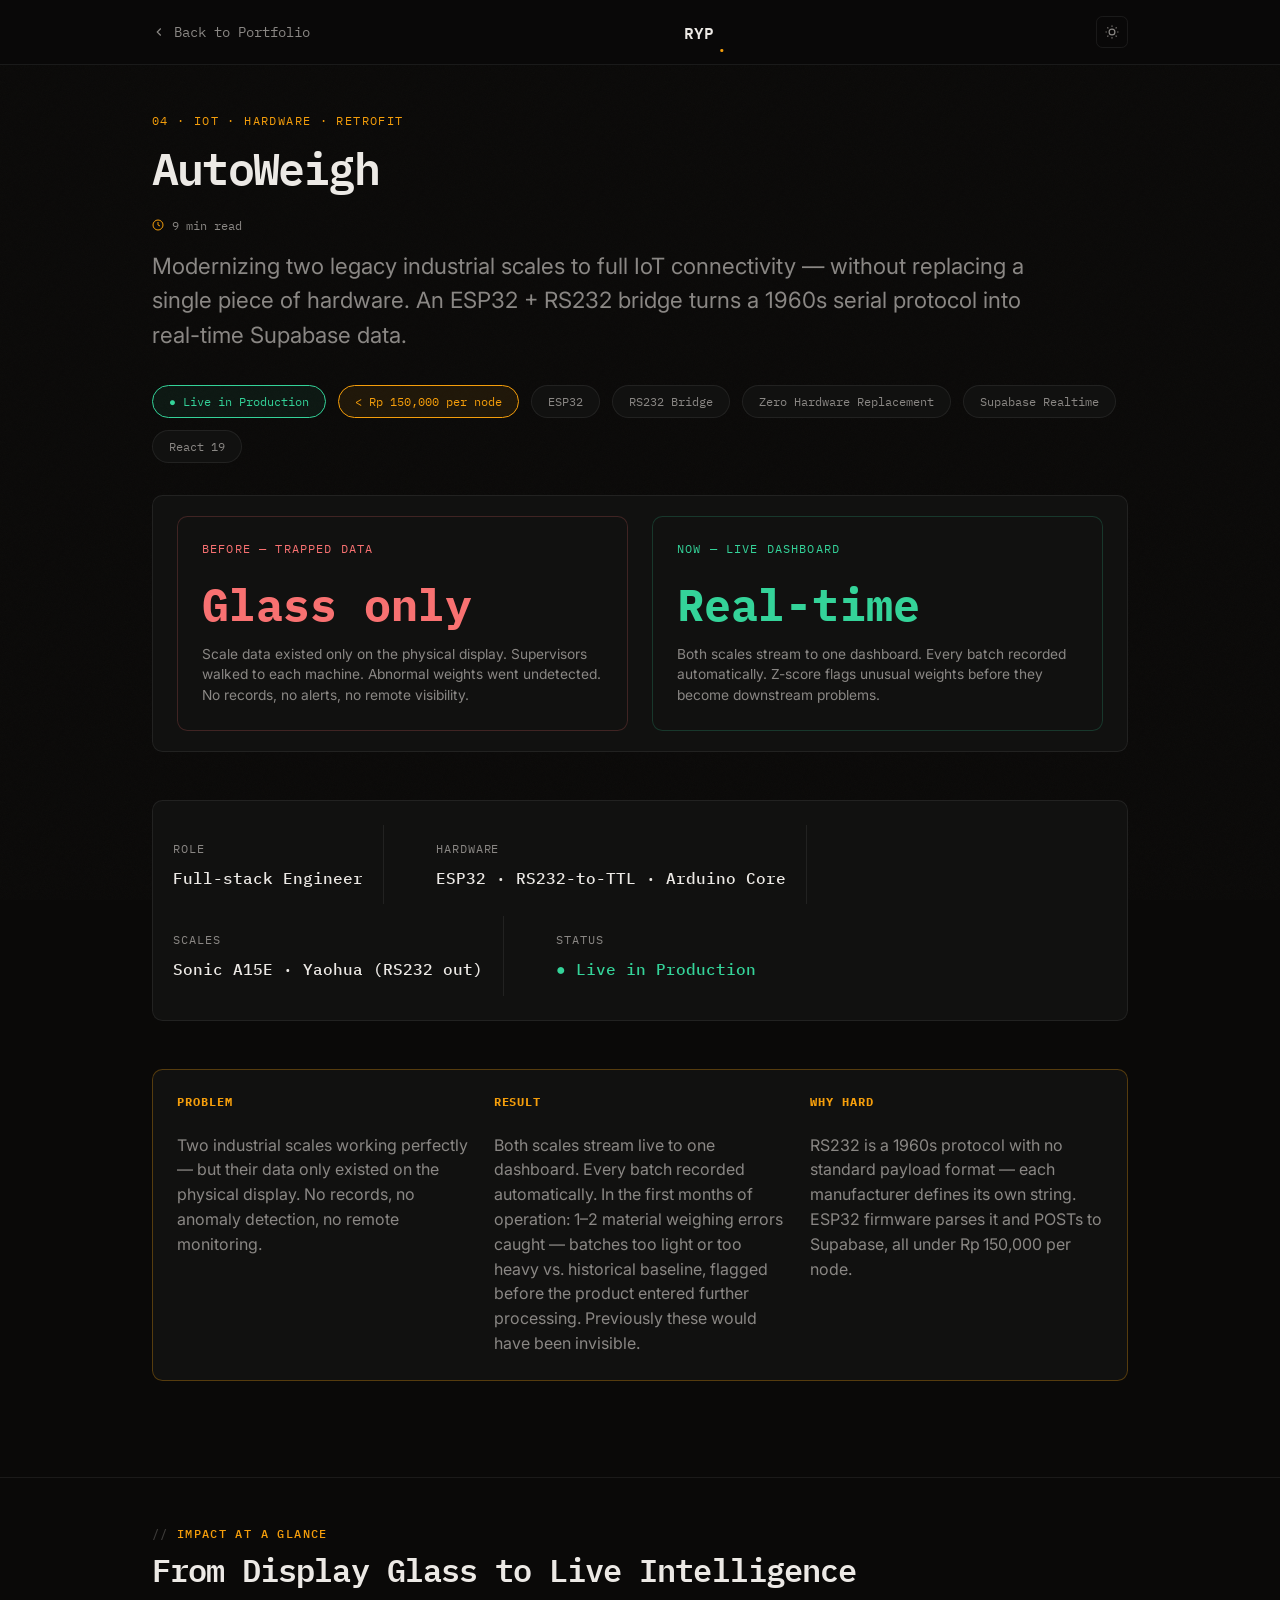
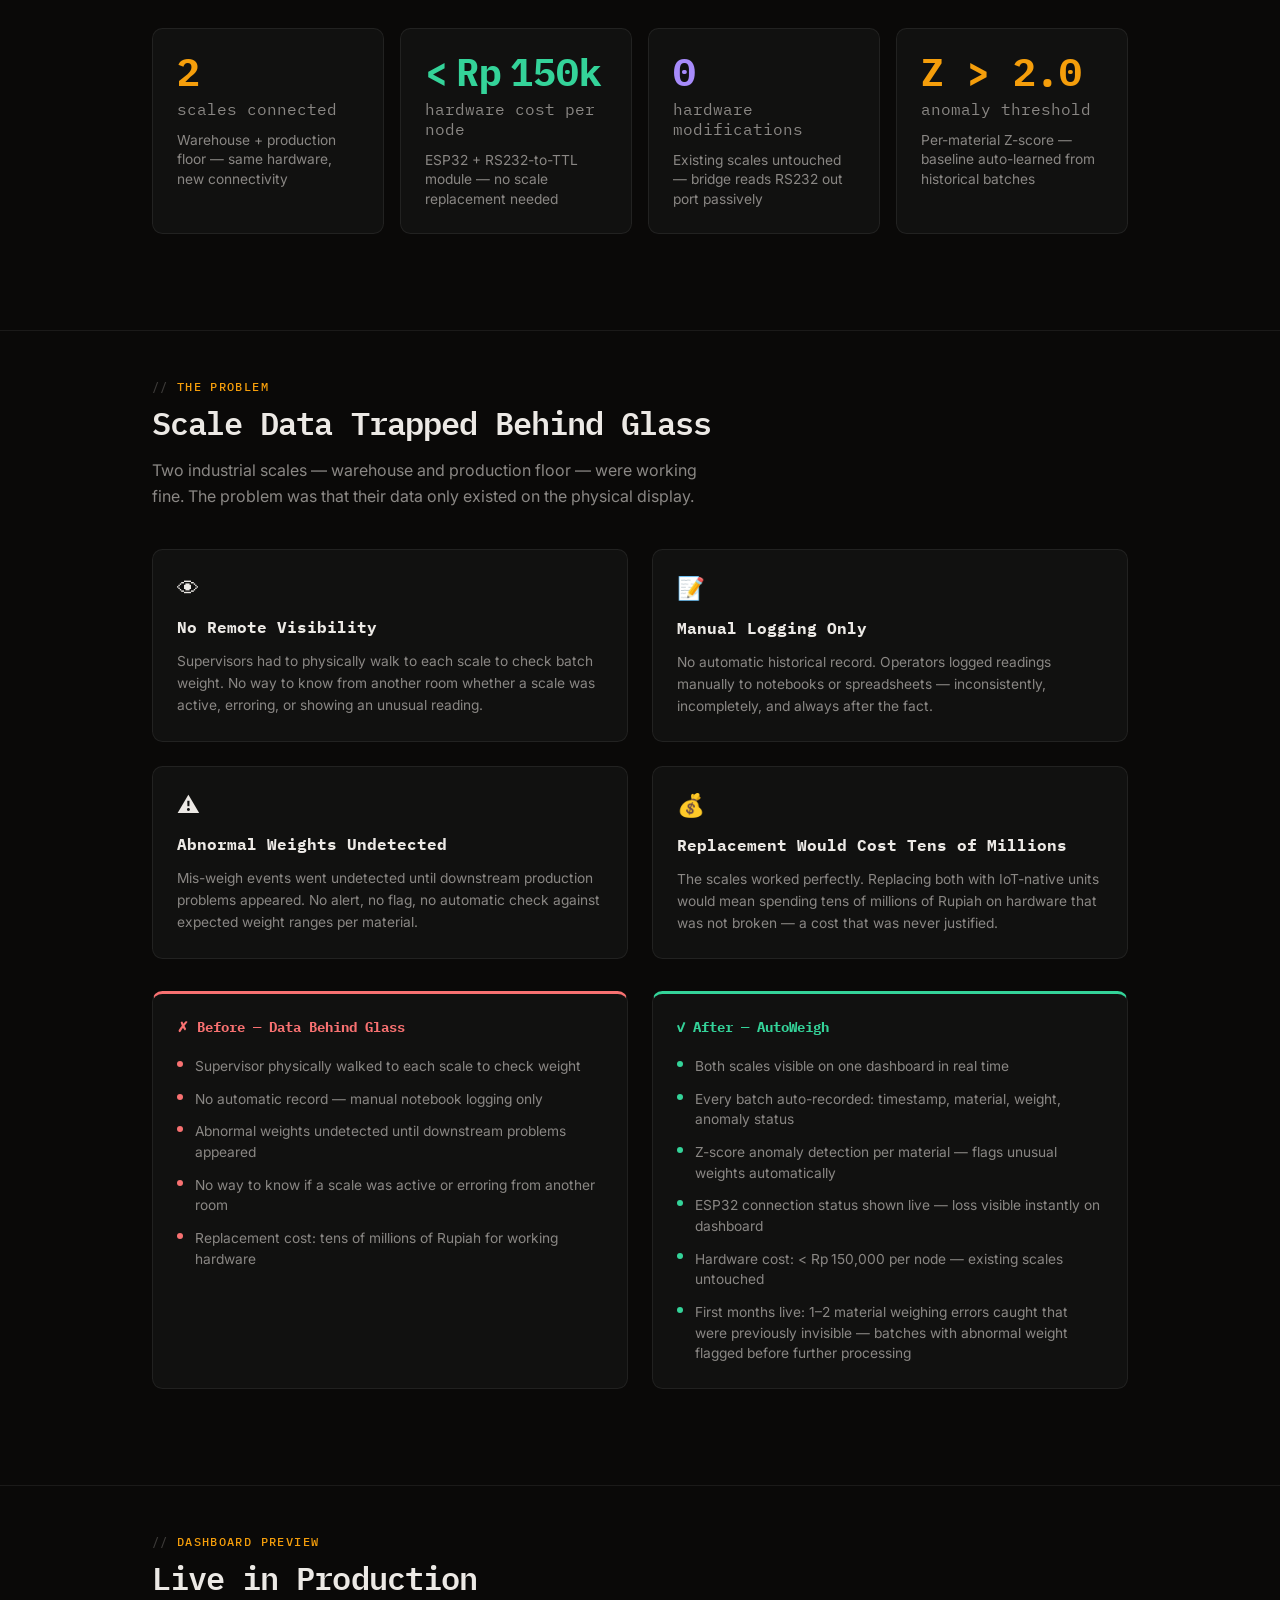
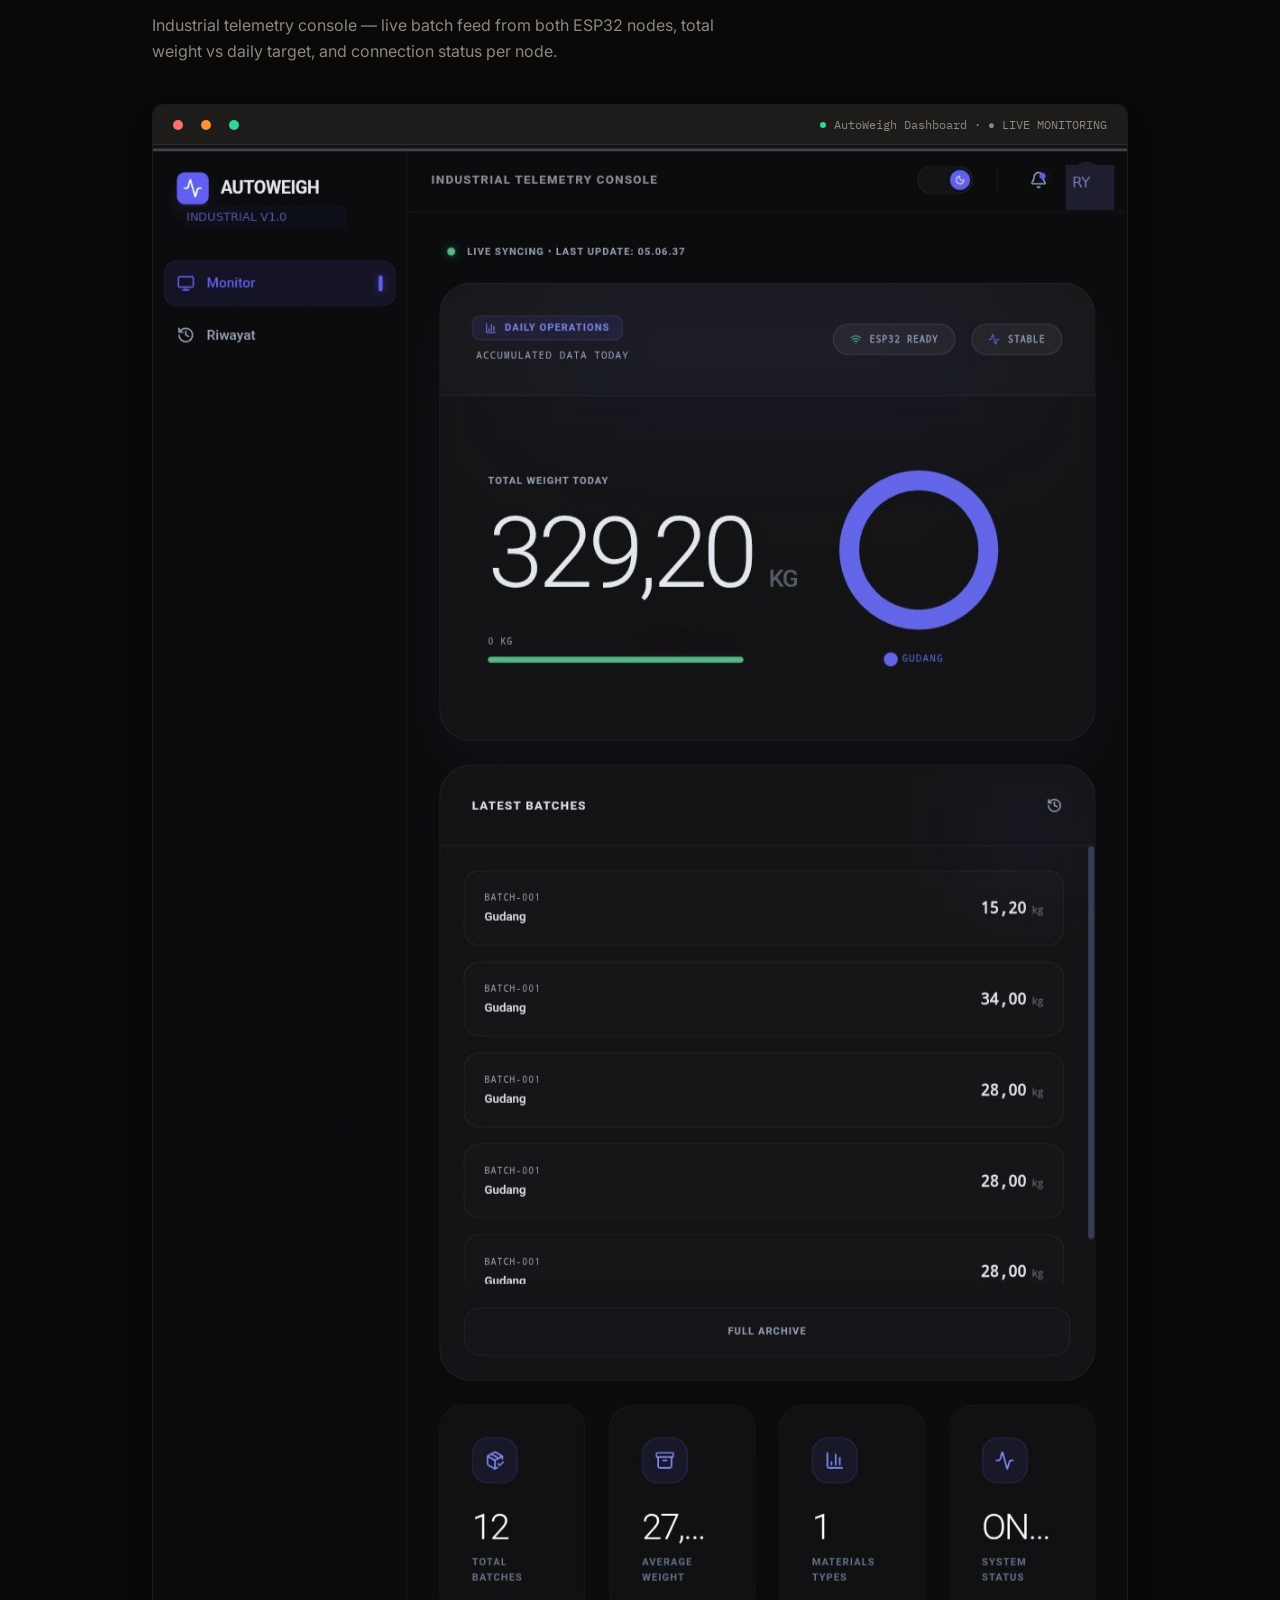
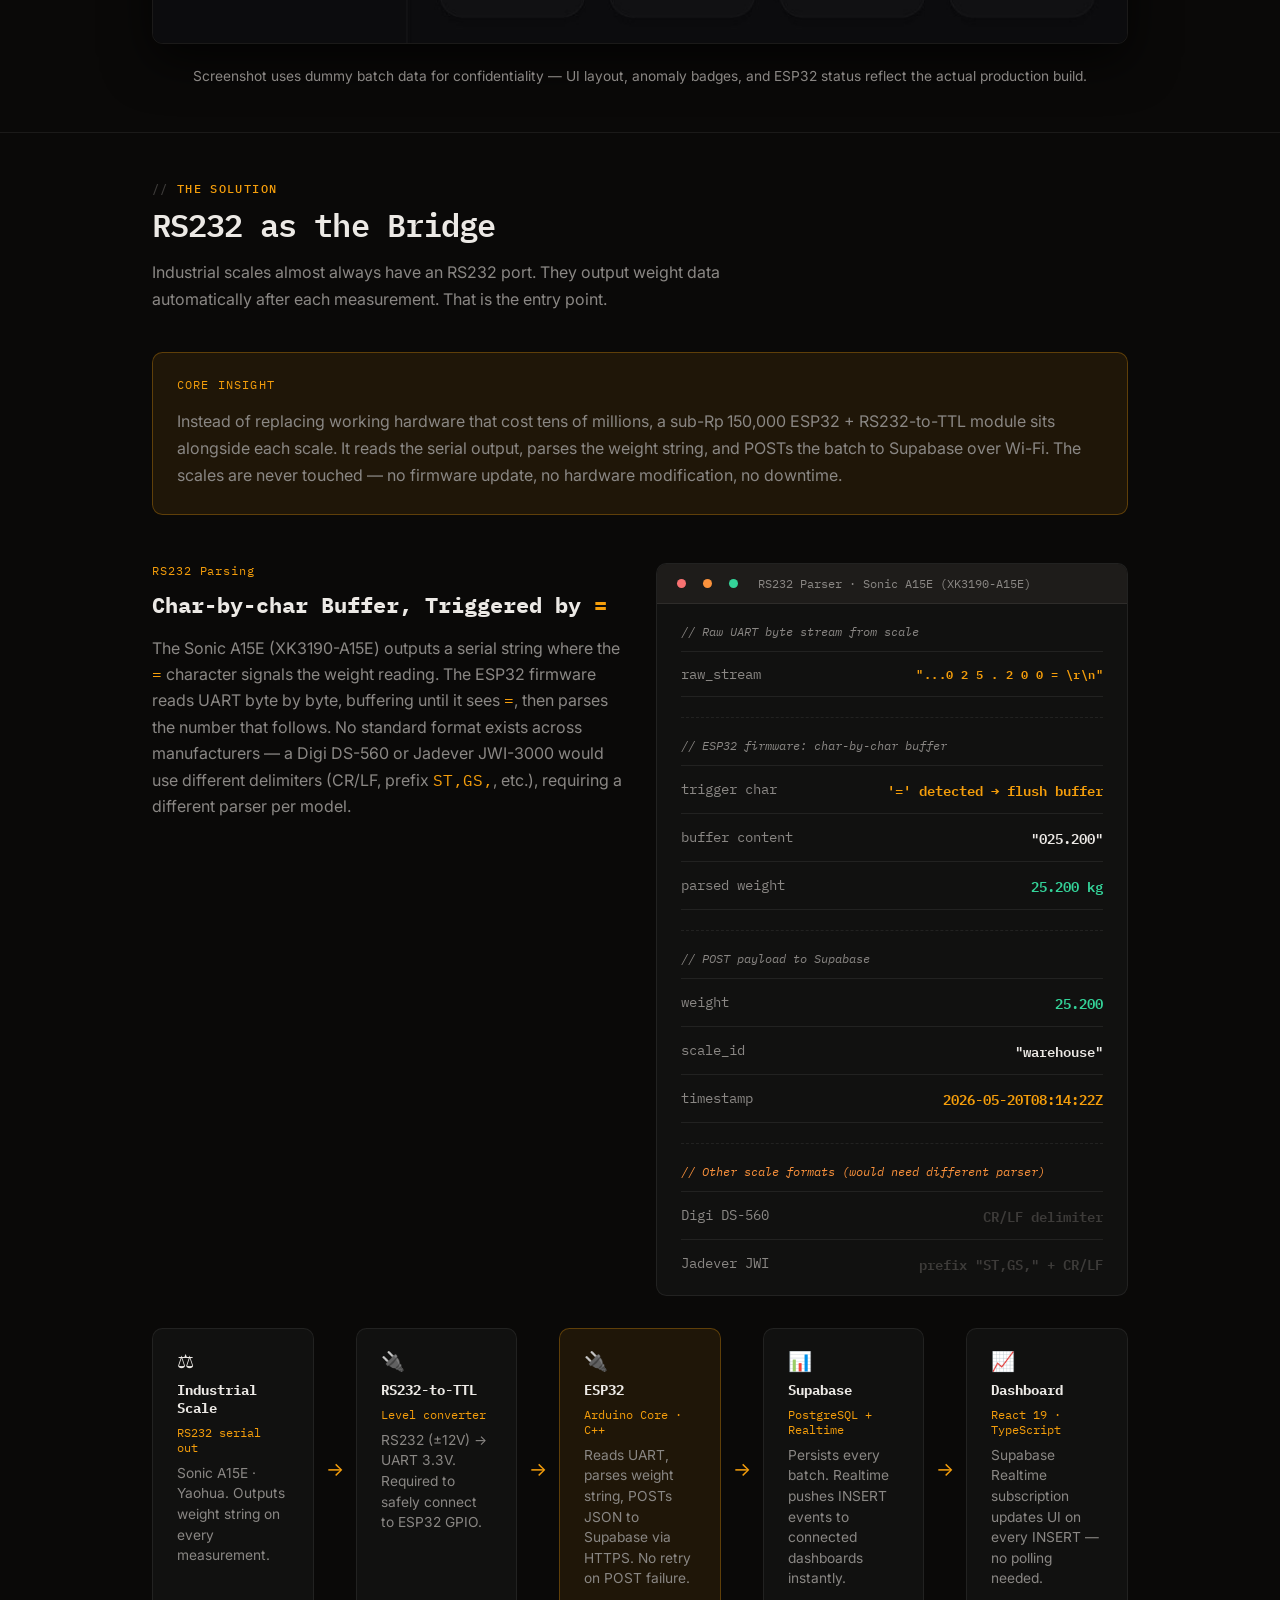
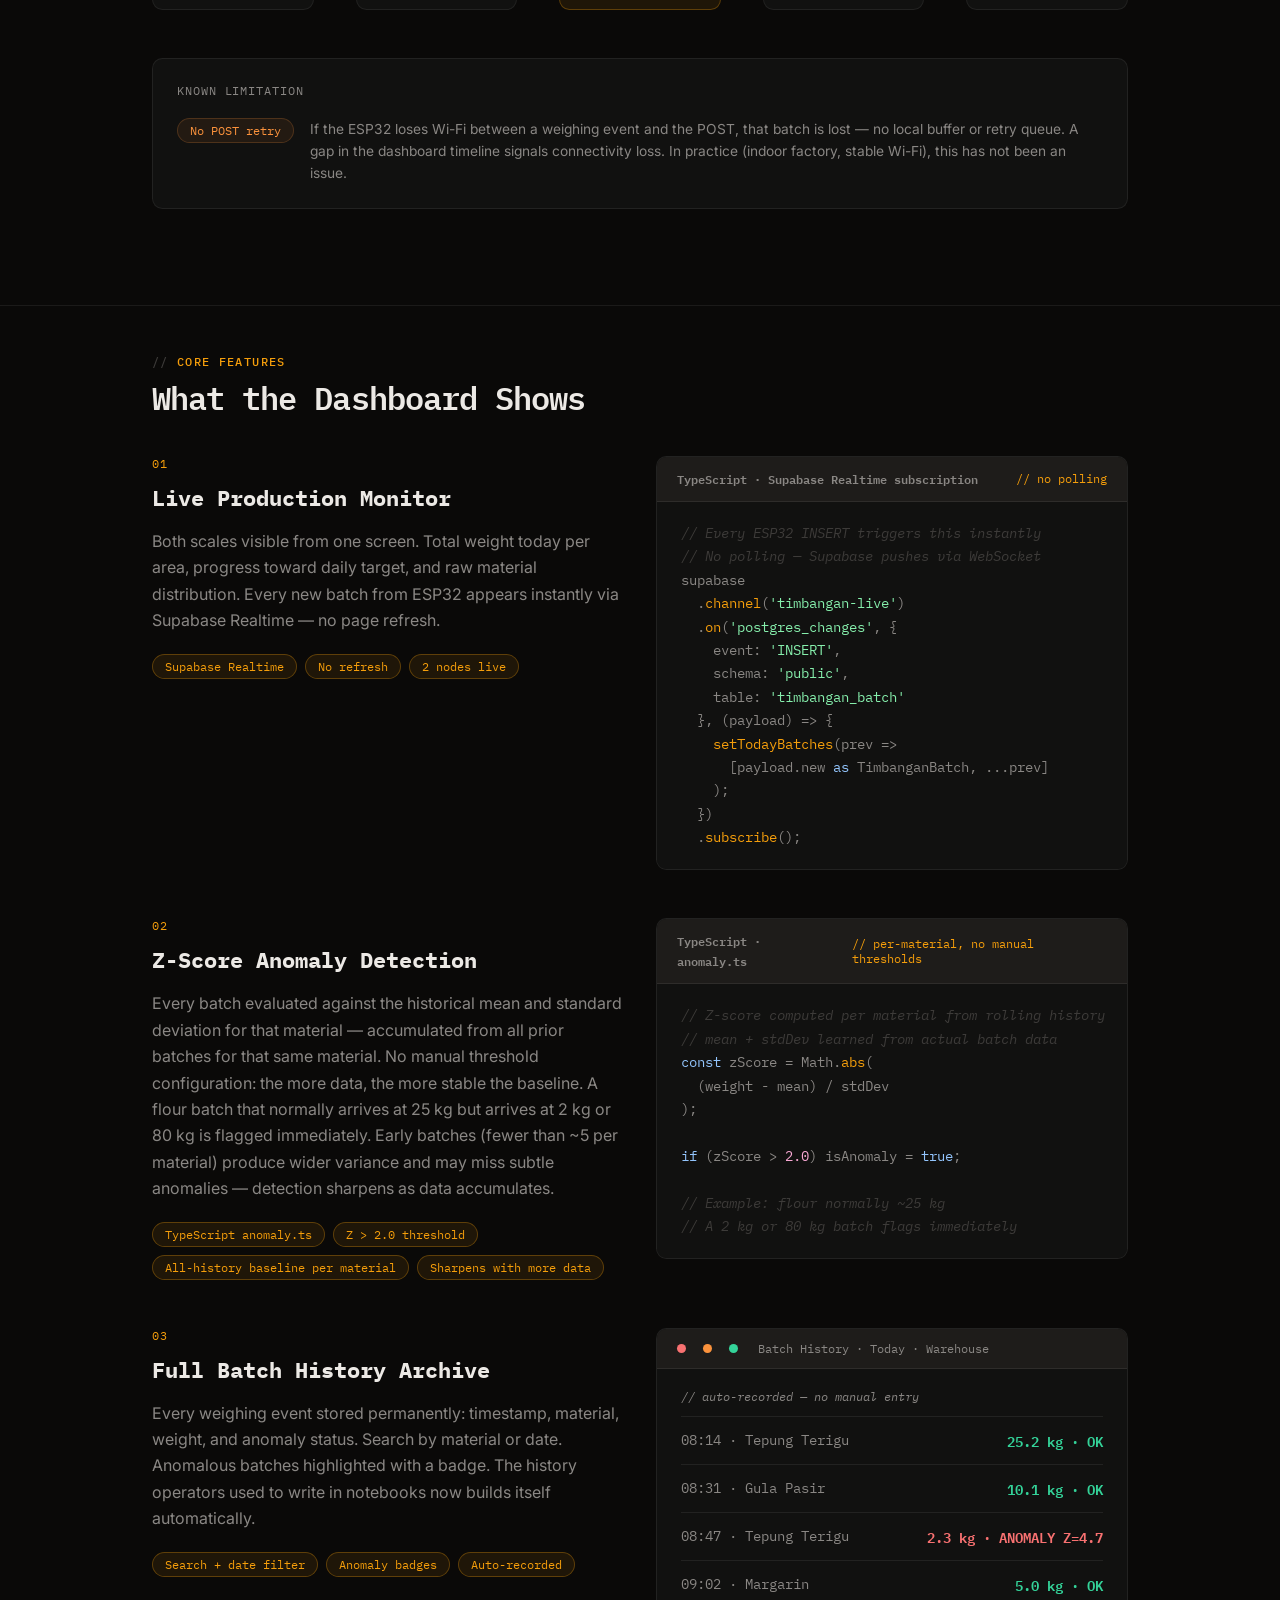
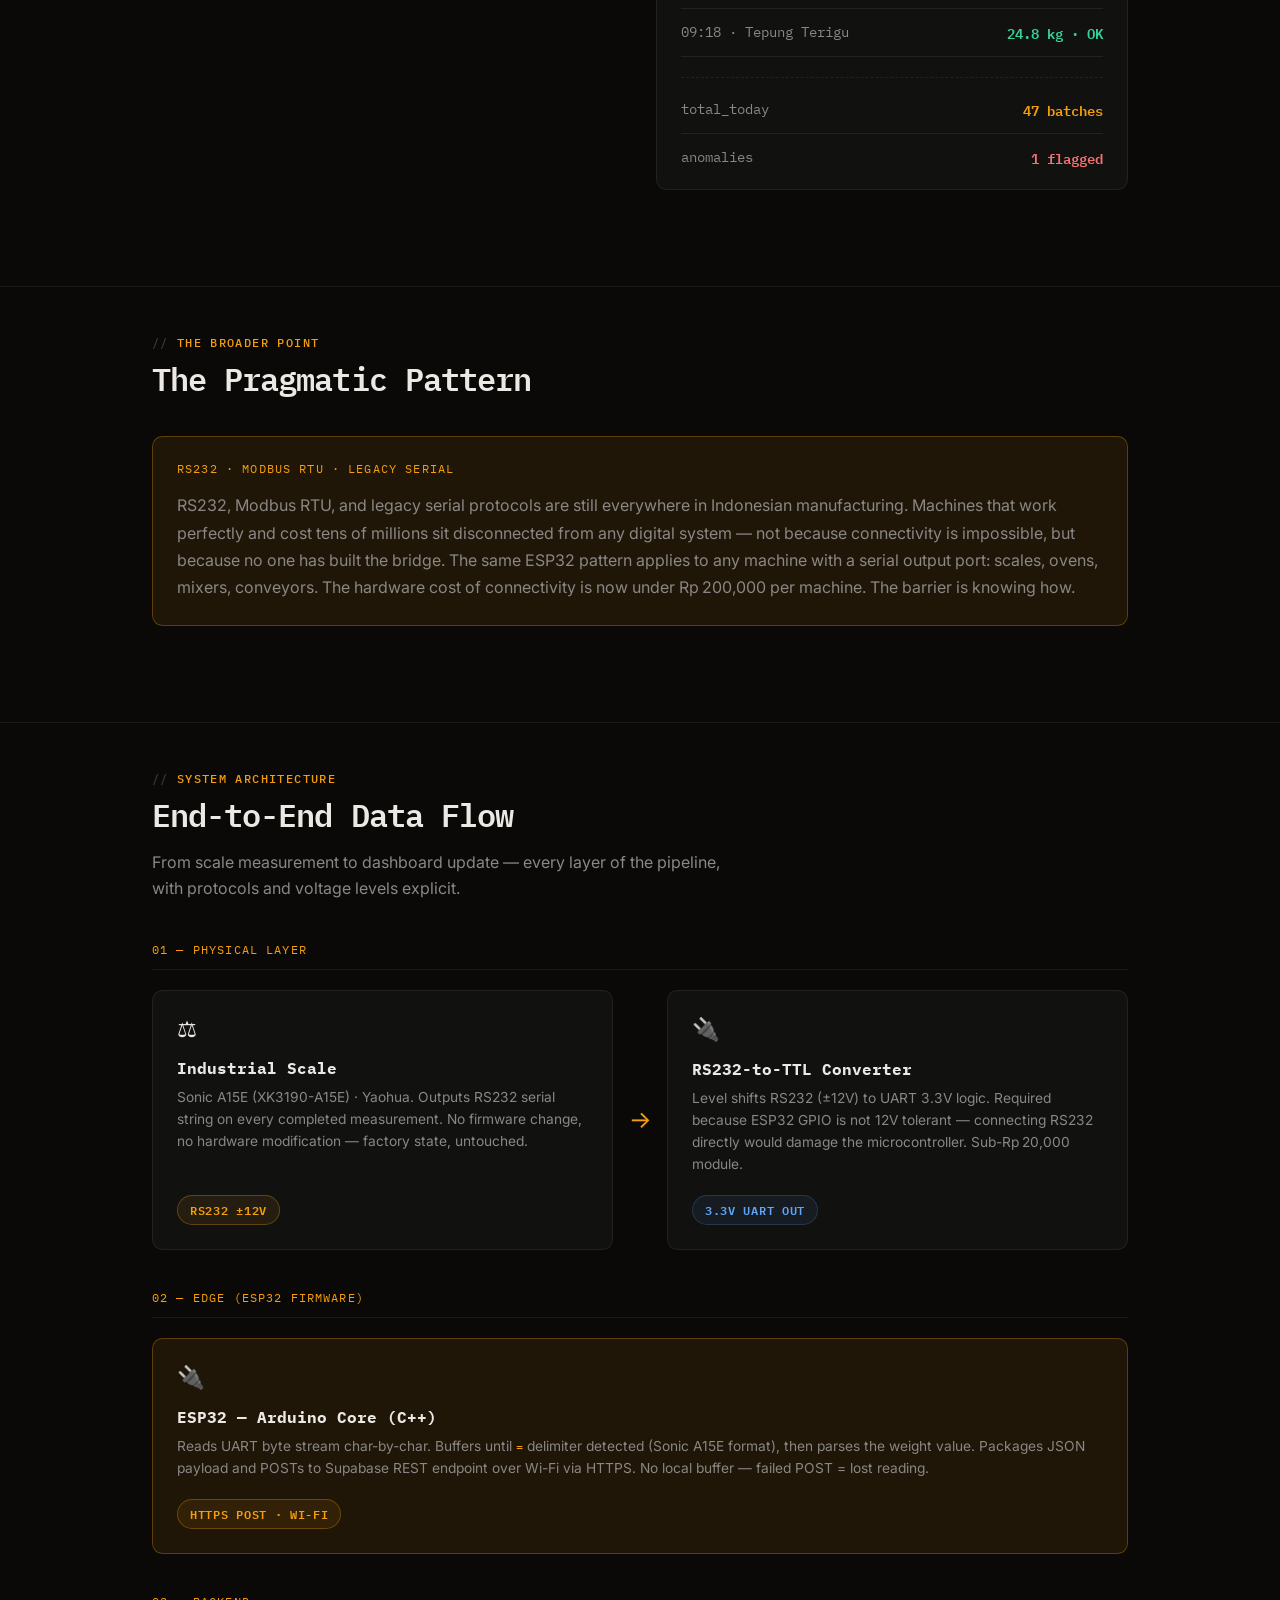
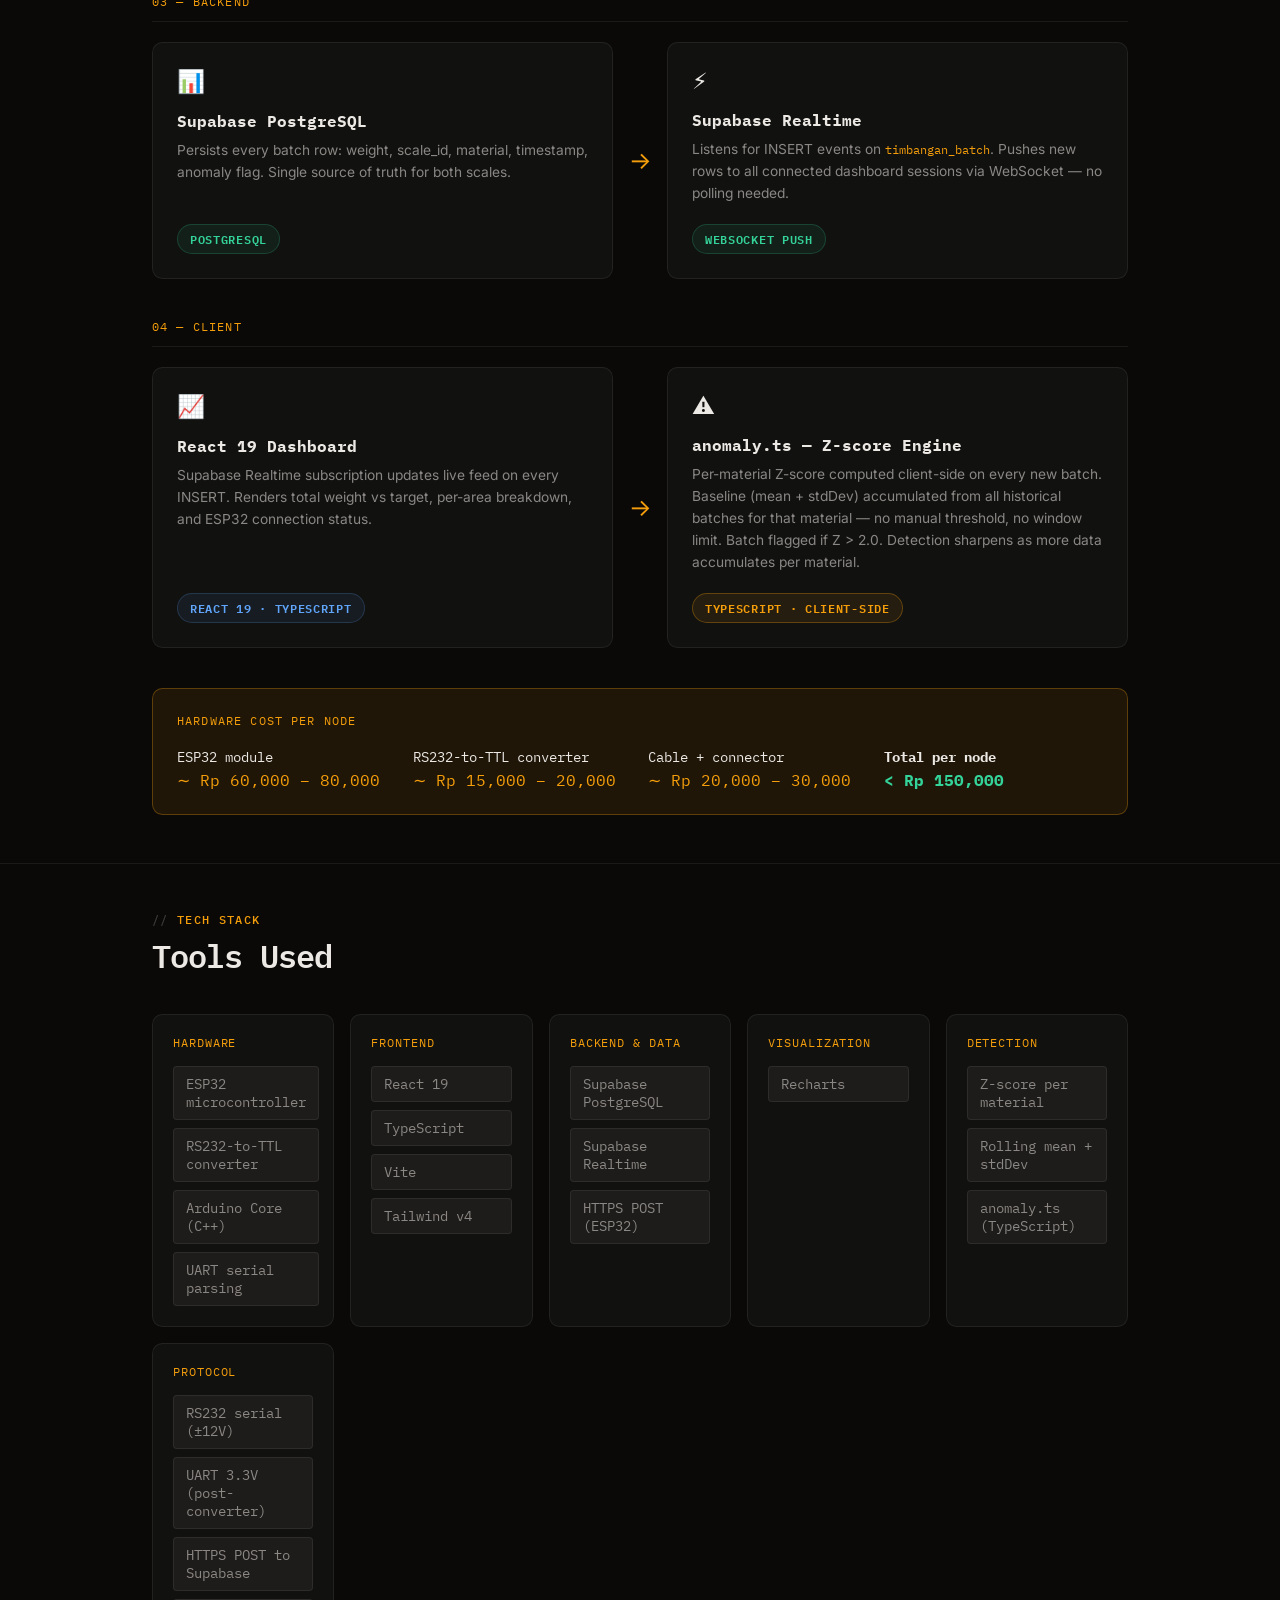
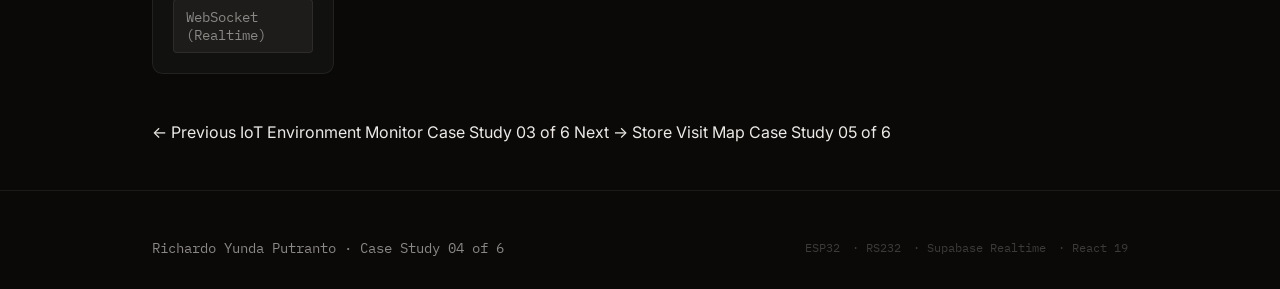
==== autoweigh-case-study.html @ a9685750 "Initial portfolio: 6 case studies + index - XGBoost Demand Forecasting (01) - Inventory Control Syst" ====
<!DOCTYPE html>
<html lang="en" data-theme="dark">
<head>
<meta charset="UTF-8"/>
<meta name="viewport" content="width=device-width,initial-scale=1"/>
<title>AutoWeigh — Case Study · Richardo Yunda Putranto</title>
<meta name="description" content="Modernizing two legacy industrial scales to full IoT connectivity without replacing a single piece of hardware."/>
<link rel="preconnect" href="https://fonts.googleapis.com"/>
<link rel="preconnect" href="https://fonts.gstatic.com" crossorigin/>
<link href="https://fonts.googleapis.com/css2?family=IBM+Plex+Mono:wght@400;600;700&family=Inter:wght@400;500;600&display=swap" rel="stylesheet"/>
<style>


/* ═══ TOKENS (identical to index.html) ═══ */
:root{
  --sp1:.25rem;--sp2:.5rem;--sp3:.75rem;--sp4:1rem;--sp5:1.25rem;
  --sp6:1.5rem;--sp8:2rem;--sp10:2.5rem;--sp12:3rem;--sp16:4rem;--sp24:6rem;
  --t2xs:clamp(.65rem,.6rem + .15vw,.75rem);
  --txs:clamp(.75rem,.7rem + .2vw,.875rem);
  --tsm:clamp(.875rem,.82rem + .25vw,1rem);
  --tbase:clamp(1rem,.95rem + .2vw,1.1rem);
  --tlg:clamp(1.125rem,1rem + .6vw,1.4rem);
  --txl:clamp(1.4rem,1.1rem + 1.1vw,2rem);
  --t2xl:clamp(1.8rem,1.2rem + 2vw,3rem);
  --rsm:.25rem;--rmd:.4rem;--rlg:.65rem;--rxl:1rem;--rfull:9999px;
  --ease:cubic-bezier(.16,1,.3,1);--tr:200ms var(--ease);
  --mono:'IBM Plex Mono','Courier New',monospace;
  --body:'Inter',system-ui,sans-serif;
}
[data-theme="dark"]{
  --bg:#0a0908;--sf:#111110;--sf2:#171614;--sf3:#1e1c1a;--sf4:#252320;
  --bd:rgba(255,255,255,.07);--bdh:rgba(255,255,255,.14);--bda:rgba(245,158,11,.3);
  --tx:#ece9e5;--txm:#8a8784;--txf:#3d3b39;
  --amb:#f59e0b;--adim:rgba(245,158,11,.09);--aglow:rgba(245,158,11,.05);
  --grn:#34d399;--blu:#60a5fa;--pur:#a78bfa;--org:#fb923c;--red:#f87171;
  --shsm:0 1px 4px rgba(0,0,0,.5);--shmd:0 6px 24px rgba(0,0,0,.6);
  --shlg:0 16px 48px rgba(0,0,0,.7);--shglow:0 0 48px rgba(245,158,11,.07);
}
[data-theme="light"]{
  --bg:#f5f2ee;--sf:#faf8f5;--sf2:#fff;--sf3:#eeebe6;--sf4:#e5e2dc;
  --bd:rgba(0,0,0,.07);--bdh:rgba(0,0,0,.13);--bda:rgba(180,90,0,.25);
  --tx:#1c1a17;--txm:#6b6966;--txf:#b5b3b0;
  --amb:#c47d00;--adim:rgba(196,125,0,.08);--aglow:rgba(196,125,0,.04);
  --grn:#059669;--blu:#2563eb;--pur:#7c3aed;--org:#ea580c;--red:#dc2626;
  --shsm:0 1px 4px rgba(0,0,0,.06);--shmd:0 6px 24px rgba(0,0,0,.09);
  --shlg:0 16px 48px rgba(0,0,0,.13);--shglow:0 0 48px rgba(196,125,0,.06);
}

/* ═══ RESET ═══ */
*,*::before,*::after{box-sizing:border-box;margin:0;padding:0;}
html{-webkit-font-smoothing:antialiased;scroll-behavior:smooth;scroll-padding-top:68px;}
body{font-family:var(--body);background:var(--bg);color:var(--tx);overflow-x:hidden;transition:background .3s,color .3s;}
h1,h2,h3,h4{font-family:var(--mono);text-wrap:balance;line-height:1.1;}
img,svg{display:block;max-width:100%;}
ul{list-style:none;}
a{color:inherit;text-decoration:none;}
button{background:none;border:none;font:inherit;color:inherit;}
::selection{background:var(--adim);color:var(--tx);}
:focus-visible{outline:2px solid var(--amb);outline-offset:3px;border-radius:var(--rsm);}
@media(prefers-reduced-motion:reduce){*,*::before,*::after{animation-duration:.01ms!important;transition-duration:.01ms!important;}}
.container{max-width:1040px;margin-inline:auto;padding-inline:var(--sp8);}
section{padding-block:clamp(var(--sp8),4vw,var(--sp12));}

/* ═══ NOISE + GLOW BG ═══ */
body::before{content:'';position:fixed;inset:0;z-index:-2;pointer-events:none;
  background-image:url("data:image/svg+xml,%3Csvg viewBox='0 0 512 512' xmlns='http://www.w3.org/2000/svg'%3E%3Cfilter id='n'%3E%3CfeTurbulence type='fractalNoise' baseFrequency='0.72' numOctaves='4' stitchTiles='stitch'/%3E%3C/filter%3E%3Crect width='100%25' height='100%25' filter='url(%23n)' opacity='0.025'/%3E%3C/svg%3E");
  background-size:180px;}

/* ═══ CODE BLOCK ═══ */
.code-block{background:var(--sf);border:1px solid var(--bd);border-radius:var(--rlg);overflow:hidden;}
.code-bar{background:var(--sf3);padding:var(--sp3) var(--sp5);display:flex;align-items:center;justify-content:space-between;border-bottom:1px solid var(--bd);gap:var(--sp4);}
.code-lang{font-family:var(--mono);font-size:var(--t2xs);color:var(--amb);font-weight:600;}
.code-note{font-family:var(--mono);font-size:var(--t2xs);color:var(--txf);}
.code-body{padding:var(--sp6);margin:0;font-family:var(--mono);font-size:12.5px;line-height:1.85;color:var(--tx);overflow-x:auto;background:var(--sf);}
.code-body::-webkit-scrollbar{height:4px;}
.code-body::-webkit-scrollbar-thumb{background:rgba(245,158,11,.2);border-radius:2px;}
.code-c{color:var(--txf);}
.code-kw{color:var(--pur);}
.code-s{color:var(--grn);}
.code-fn{color:var(--amb);}
.code-n{color:var(--org);}
.code-note-row{display:grid;grid-template-columns:repeat(4,1fr);gap:var(--sp3);margin-top:var(--sp4);}
.code-note-item{background:var(--sf);border:1px solid var(--bd);border-radius:var(--rmd);padding:var(--sp3) var(--sp4);}
.code-note-lbl{font-family:var(--mono);font-size:var(--t2xs);color:var(--txf);letter-spacing:.08em;text-transform:uppercase;margin-bottom:4px;}
.code-note-val{font-family:var(--mono);font-size:var(--tsm);color:var(--tx);}
@media(max-width:700px){.code-note-row{grid-template-columns:1fr 1fr;}}
@media(max-width:480px){.code-note-row{grid-template-columns:1fr;}}

/* ═══ CH IMPACT PILLS ═══ */
.ch-impact-row{display:flex;flex-wrap:wrap;gap:var(--sp2);margin-bottom:var(--sp3);}
.ch-impact-pill{font-family:var(--mono);font-size:10px;font-weight:600;letter-spacing:.06em;padding:2px 8px;border-radius:var(--rfull);background:var(--adim);color:var(--amb);border:1px solid var(--bda);}
.ch-impact-pill.grn{background:rgba(52,211,153,.08);color:var(--grn);border-color:rgba(52,211,153,.2);}

/* ═══ TRIAL BADGE ═══ */
.trial-badge{display:inline-flex;align-items:center;gap:var(--sp2);font-family:var(--mono);font-size:var(--t2xs);color:var(--org);background:rgba(251,146,60,.08);border:1px solid rgba(251,146,60,.25);padding:var(--sp2) var(--sp4);border-radius:var(--rfull);margin-bottom:var(--sp5);}

/* ═══ HERO IMPACT ═══ */
.hero-impact{font-size:var(--tsm);color:var(--txm);max-width:50ch;line-height:1.72;margin-bottom:var(--sp6);padding-left:var(--sp4);border-left:2px solid var(--bda);}

/* ═══ SCROLLBAR ═══ */
::-webkit-scrollbar{width:6px;height:6px;}
::-webkit-scrollbar-track{background:transparent;}
::-webkit-scrollbar-thumb{background:rgba(245,158,11,.25);border-radius:3px;}
::-webkit-scrollbar-thumb:hover{background:rgba(245,158,11,.5);}
[data-theme="light"] ::-webkit-scrollbar-thumb{background:rgba(196,125,0,.2);}
[data-theme="light"] ::-webkit-scrollbar-thumb:hover{background:rgba(196,125,0,.4);}
* { scrollbar-width: thin; scrollbar-color: rgba(245,158,11,.25) transparent; }

/* ═══ PROGRESS BAR ═══ */
.progbar{position:fixed;top:0;left:0;height:2px;width:0%;background:var(--amb);z-index:9999;box-shadow:0 0 6px rgba(245,158,11,.5);transition:width .06s linear;}

/* ═══ NAV ═══ */
nav{position:sticky;top:0;z-index:100;background:rgba(10,9,8,.88);backdrop-filter:blur(20px) saturate(1.4);-webkit-backdrop-filter:blur(20px) saturate(1.4);border-bottom:1px solid var(--bd);}
[data-theme="light"] nav{background:rgba(245,242,238,.88);}
.nav-in{max-width:1040px;margin-inline:auto;padding:var(--sp4) var(--sp8);display:flex;align-items:center;justify-content:space-between;gap:var(--sp4);}
.nav-back{display:inline-flex;align-items:center;gap:var(--sp2);font-family:var(--mono);font-size:var(--txs);color:var(--txm);transition:color var(--tr);}
.nav-back:hover{color:var(--amb);}
.nav-back svg{width:14px;height:14px;}
.nav-logo{font-family:var(--mono);font-size:var(--tsm);font-weight:600;color:var(--tx);display:flex;align-items:center;gap:3px;transition:color var(--tr);}
.nav-logo .dot{color:var(--amb);}
.nav-logo:hover{color:var(--amb);}
.tbtn{width:32px;height:32px;display:flex;align-items:center;justify-content:center;border:1px solid var(--bd);border-radius:var(--rmd);color:var(--txm);transition:all var(--tr);}
.tbtn:hover{color:var(--tx);border-color:var(--bdh);}

/* ═══ HERO ═══ */
.hero{padding-block:clamp(var(--sp12),5vw,var(--sp16)) var(--sp6);}
.crumb{display:flex;align-items:center;gap:var(--sp2);font-family:var(--mono);font-size:var(--t2xs);color:var(--txf);margin-bottom:var(--sp5);}
.crumb svg{width:10px;height:10px;flex-shrink:0;}
.crumb a{color:var(--txm);transition:color var(--tr);}
.crumb a:hover{color:var(--amb);}
.eyebrow{display:inline-flex;align-items:center;gap:var(--sp2);font-family:var(--mono);font-size:var(--txs);color:var(--amb);letter-spacing:.12em;text-transform:uppercase;font-weight:500;background:var(--adim);border:1px solid var(--bda);padding:var(--sp1) var(--sp3);border-radius:var(--rfull);margin-bottom:var(--sp6);}
.eyebrow .pulse{width:6px;height:6px;border-radius:50%;background:var(--amb);animation:pls 2s ease-in-out infinite;flex-shrink:0;}
@keyframes pls{0%,100%{opacity:1;transform:scale(1);}50%{opacity:.5;transform:scale(.8);}}
.hero-title{font-size:clamp(2rem,1rem + 4vw,4.5rem);font-weight:600;letter-spacing:-.04em;line-height:.95;color:var(--tx);margin-bottom:var(--sp6);}
.hero-title .a{color:var(--amb);}
.hero-sub{font-size:var(--tsm);color:var(--txm);max-width:64ch;line-height:1.78;margin-bottom:var(--sp8);}
.scale-row{display:flex;flex-wrap:wrap;gap:var(--sp2);margin-bottom:var(--sp8);}
.sc-pill{display:inline-flex;align-items:center;gap:5px;font-family:var(--mono);font-size:var(--t2xs);color:var(--txm);background:var(--sf);border:1px solid var(--bd);padding:3px 10px;border-radius:var(--rfull);}
.sc-pill .dot{width:5px;height:5px;border-radius:50%;background:var(--grn);}
.eff-callout{display:flex;align-items:center;gap:var(--sp4);flex-wrap:wrap;margin-bottom:var(--sp8);background:var(--sf);border:1px solid var(--bd);border-radius:var(--rlg);padding:var(--sp5) var(--sp6);}
.eff-block{display:flex;flex-direction:column;gap:3px;}
.eff-val{font-family:var(--mono);font-size:var(--txl);font-weight:600;}
.eff-block.old .eff-val{color:var(--red);}
.eff-block.new .eff-val{color:var(--grn);}
.eff-block.extra .eff-val{color:var(--amb);}
.eff-lbl{font-family:var(--mono);font-size:var(--t2xs);color:var(--txf);}
.eff-arr{color:var(--txf);}
.eff-arr svg{width:16px;height:16px;}
.meta-row{display:grid;grid-template-columns:repeat(4,1fr);border:1px solid var(--bd);border-radius:var(--rlg);overflow:hidden;background:var(--sf);}
.meta{padding:var(--sp4) var(--sp5);border-right:1px solid var(--bd);}
.meta:last-child{border-right:none;}
.meta-l{font-family:var(--mono);font-size:var(--t2xs);color:var(--txf);display:block;margin-bottom:var(--sp2);letter-spacing:.08em;text-transform:uppercase;}
.meta-v{font-family:var(--mono);font-size:var(--txs);color:var(--tx);}

/* ═══ TLDR ═══ */
.tldr-box{background:var(--aglow);border:1px solid rgba(245,158,11,.18);border-radius:var(--rlg);padding:var(--sp5) var(--sp6);margin-bottom:var(--sp8);}
.tldr-lbl{font-family:var(--mono);font-size:10px;font-weight:700;letter-spacing:.12em;text-transform:uppercase;color:var(--amb);margin-bottom:var(--sp4);display:flex;align-items:center;gap:6px;}
.tldr-lbl::after{content:'';flex:1;height:1px;background:rgba(245,158,11,.15);}
.tldr-rows{display:flex;flex-direction:column;gap:var(--sp3);}
.tldr-row{display:grid;grid-template-columns:90px 1fr;gap:var(--sp3);align-items:baseline;}
.tldr-key{font-family:var(--mono);font-size:10px;font-weight:700;color:var(--txf);letter-spacing:.06em;text-transform:uppercase;}
.tldr-txt{font-size:var(--tsm);color:var(--txm);line-height:1.6;}

/* ═══ SECTION ═══ */
.sec-lbl{font-family:var(--mono);font-size:var(--txs);color:var(--amb);letter-spacing:.14em;text-transform:uppercase;font-weight:500;display:flex;align-items:center;gap:var(--sp2);margin-bottom:var(--sp3);}
.sec-lbl::before{content:'//';color:var(--txf);}
.sec-title{font-size:var(--t2xl);font-weight:600;letter-spacing:-.03em;color:var(--tx);margin-bottom:var(--sp3);}
.sec-sub{font-size:var(--tsm);color:var(--txm);max-width:60ch;line-height:1.75;margin-bottom:var(--sp6);}
.sec-head{margin-bottom:var(--sp8);}
hr.dv{border:none;border-top:1px solid var(--bd);}

/* ═══ IMPACT GRID ═══ */
.impact-grid{display:grid;grid-template-columns:repeat(4,1fr);gap:var(--sp4);}
.ic{background:var(--sf);border:1px solid var(--bd);border-radius:var(--rlg);padding:var(--sp6);transition:border-color var(--tr),box-shadow var(--tr);}
.ic:hover{border-color:var(--bdh);box-shadow:var(--shmd);transform:translateY(-2px);}
.ic{transition:border-color .3s var(--ease),box-shadow .3s var(--ease),transform .25s var(--ease);}
.ic.hi{border-color:var(--bda);background:var(--sf2);box-shadow:var(--shglow);}
.ic-num{font-family:var(--mono);font-size:var(--txl);font-weight:600;line-height:1;margin-bottom:var(--sp2);}
.ic-num .suf{font-size:.6em;}
.ic-num.grn{color:var(--grn);}
.ic-num.amb{color:var(--amb);}
.ic-num.blu{color:var(--blu);}
.ic-lbl{font-family:var(--mono);font-size:var(--t2xs);color:var(--txf);letter-spacing:.06em;text-transform:uppercase;margin-bottom:var(--sp2);}
.ic-sub{font-size:11px;color:var(--txm);line-height:1.5;}

/* ═══ PROBLEM ═══ */
.prob-grid{display:grid;grid-template-columns:repeat(3,1fr);gap:var(--sp4);margin-bottom:var(--sp8);}
.prob-card{background:var(--sf);border:1px solid var(--bd);border-radius:var(--rlg);padding:var(--sp6);position:relative;overflow:hidden;transition:border-color .3s var(--ease),box-shadow .3s var(--ease),transform .25s var(--ease);}
.prob-card::before{content:'';position:absolute;left:0;top:14px;bottom:14px;width:2px;background:var(--amb);border-radius:2px;transform:scaleY(0);transform-origin:bottom;transition:transform .35s var(--ease);}
.prob-card:hover{border-color:var(--bdh);box-shadow:var(--shmd);transform:translateY(-2px);}
.prob-card:hover::before{transform:scaleY(1);}
.prob-card:hover{border-color:var(--bdh);box-shadow:var(--shsm);}
.prob-ico{width:36px;height:36px;border-radius:var(--rmd);display:flex;align-items:center;justify-content:center;margin-bottom:var(--sp4);flex-shrink:0;}
.prob-ico.red{background:rgba(248,113,113,.1);color:var(--red);}
.prob-ico.amb{background:var(--adim);color:var(--amb);}
.prob-title{font-family:var(--mono);font-size:var(--tsm);font-weight:600;color:var(--tx);margin-bottom:var(--sp3);line-height:1.3;}
.prob-desc{font-size:var(--tsm);color:var(--txm);line-height:1.72;}

/* ═══ BEFORE/AFTER ═══ */
.ba-wrap{display:grid;grid-template-columns:1fr auto 1fr;gap:var(--sp4);}
.ba-col{background:var(--sf);border:1px solid var(--bd);border-radius:var(--rlg);padding:var(--sp5) var(--sp6);}
.ba-head{font-family:var(--mono);font-size:var(--txs);font-weight:600;color:var(--txm);margin-bottom:var(--sp5);display:flex;align-items:center;gap:var(--sp2);}
.ba-head svg{width:13px;height:13px;}
.ba-before .ba-head{color:var(--red);}
.ba-after .ba-head{color:var(--grn);}
.ba-list{display:flex;flex-direction:column;gap:var(--sp3);}
.ba-list li{display:flex;align-items:flex-start;gap:var(--sp3);font-size:var(--tsm);color:var(--txm);line-height:1.6;}
.dot{width:6px;height:6px;border-radius:50%;flex-shrink:0;margin-top:6px;}
.dot.red{background:var(--red);}
.dot.grn{background:var(--grn);}
.dot.amb{background:var(--amb);}
.ba-divider{display:flex;align-items:center;justify-content:center;}
.ba-arr{width:36px;height:36px;background:var(--sf);border:1px solid var(--bd);border-radius:50%;display:flex;align-items:center;justify-content:center;color:var(--txf);}
.ba-arr svg{width:16px;height:16px;}

/* ═══ CHALLENGE ═══ */
.challenge-block{border:1px solid var(--bd);border-radius:var(--rlg);overflow:hidden;margin-bottom:var(--sp4);position:relative;transition:border-color .3s var(--ease),box-shadow .3s var(--ease),transform .25s var(--ease);}
.challenge-block::before{content:'';position:absolute;left:0;top:14px;bottom:14px;width:2px;background:var(--amb);border-radius:2px;transform:scaleY(0);transform-origin:bottom;transition:transform .35s var(--ease);z-index:1;}
.challenge-block:hover{border-color:var(--bdh);box-shadow:var(--shmd);transform:translateY(-2px);}
.challenge-block:hover::before{transform:scaleY(1);}
.challenge-layout{display:grid;grid-template-columns:1fr 1fr;gap:0;}
.challenge-layout-rev .ch-mock{order:-1;}
.ch-text{padding:var(--sp8);}
.challenge-layout .ch-text{border-right:1px solid var(--bd);}
.challenge-layout-rev .ch-text{border-left:1px solid var(--bd);}
.ch-num{font-family:var(--mono);font-size:var(--txs);color:var(--txf);margin-bottom:var(--sp4);}
.ch-title{font-family:var(--mono);font-size:var(--tbase);font-weight:600;color:var(--tx);margin-bottom:var(--sp4);line-height:1.3;}
.ch-desc{font-size:var(--tsm);color:var(--txm);line-height:1.72;margin-bottom:var(--sp5);}
.ch-bullets{display:flex;flex-direction:column;gap:var(--sp3);}
.fb{display:flex;align-items:flex-start;gap:var(--sp3);font-size:var(--tsm);color:var(--txm);line-height:1.6;}
.fb-dot{width:6px;height:6px;border-radius:50%;flex-shrink:0;margin-top:6px;}
.fb-dot.pri{background:var(--amb);}
.fb-dot.grn{background:var(--grn);}
.fb-dot.red{background:var(--red);}
.fb-dot.amb{background:var(--amb);}
.ch-mock{padding:var(--sp6);background:var(--sf3);display:flex;flex-direction:column;}

/* ═══ TERMINAL MOCK ═══ */
.term-mock{background:var(--sf);border:1px solid var(--bd);border-radius:var(--rlg);overflow:hidden;flex:1;display:flex;flex-direction:column;}
.term-bar{background:var(--sf3);padding:.5rem var(--sp4);display:flex;align-items:center;gap:var(--sp2);border-bottom:1px solid var(--bd);}
.tmdot{width:8px;height:8px;border-radius:50%;}
.tm-ttl{flex:1;font-family:var(--mono);font-size:10px;color:var(--txf);}
.tm-body{padding:var(--sp4);font-family:var(--mono);font-size:11px;line-height:1.8;flex:1;}
.tm-lbl{font-size:10px;color:var(--txf);letter-spacing:.06em;text-transform:uppercase;margin-bottom:var(--sp2);margin-top:var(--sp2);}
.tm-lbl:first-child{margin-top:0;}
.tmr{display:flex;justify-content:space-between;margin-bottom:2px;}
.tmk{color:var(--txm);}
.tmv{font-weight:500;color:var(--tx);}
.tmv.pri,.tmv.amb{color:var(--amb);}
.tmv.grn{color:var(--grn);}
.tmv.red{color:var(--red);}
.tm-div{height:1px;background:var(--bd);margin:var(--sp3) 0;}
code.ic2{font-family:var(--mono);font-size:.9em;background:var(--sf3);border:1px solid var(--bd);padding:1px 5px;border-radius:var(--rsm);color:var(--amb);}

/* ═══ DIAG BOX ═══ */
.diag-box{background:var(--sf);border:1px solid var(--bd);border-radius:var(--rlg);overflow:hidden;}
.diag-head{font-family:var(--mono);font-size:var(--txs);color:var(--txm);padding:var(--sp4) var(--sp5);border-bottom:1px solid var(--bd);}
.diag-body{padding:var(--sp4) var(--sp5);display:flex;flex-direction:column;gap:var(--sp3);}
.diag-line{font-family:var(--mono);font-size:11px;line-height:1.6;}
.diag-line.warn{color:var(--amb);}
.diag-line.ok{color:var(--grn);}
.diag-line.info{color:var(--txm);}

/* ═══ FEATURE GROUPS ═══ */
.fg-pills{display:flex;flex-wrap:wrap;gap:var(--sp2);margin-bottom:var(--sp8);}
.fg-pill{font-family:var(--mono);font-size:var(--t2xs);padding:3px 10px;border-radius:var(--rfull);background:var(--sf);border:1px solid var(--bd);color:var(--txm);}
.fg-pill-hi{background:var(--adim);border-color:var(--bda);color:var(--amb);}
.fg-list{display:flex;flex-direction:column;gap:var(--sp4);}
.fg-block{background:var(--sf);border:1px solid var(--bd);border-radius:var(--rlg);padding:var(--sp6);position:relative;overflow:hidden;transition:border-color .3s var(--ease),box-shadow .3s var(--ease),transform .25s var(--ease);}
.fg-block::before{content:'';position:absolute;left:0;top:14px;bottom:14px;width:2px;background:var(--amb);border-radius:2px;transform:scaleY(0);transform-origin:bottom;transition:transform .35s var(--ease);}
.fg-block:hover{border-color:var(--bdh);box-shadow:var(--shmd);transform:translateY(-2px);}
.fg-block:hover::before{transform:scaleY(1);}
.fg-block:hover{border-color:var(--bdh);}
.fg-block-hi{border-color:var(--bda);background:var(--sf2);}
.fg-hd{display:flex;align-items:center;gap:var(--sp4);margin-bottom:var(--sp5);flex-wrap:wrap;}
.fg-n{font-family:var(--mono);font-size:var(--txs);color:var(--txf);}
.fg-t{font-family:var(--mono);font-size:var(--tbase);font-weight:600;color:var(--tx);}
.fg-s{font-family:var(--mono);font-size:var(--t2xs);color:var(--txm);}
.fg-rows{display:flex;flex-direction:column;gap:0;}
.fg-rows .fgr:last-child{border-bottom:none;}
.fgr{display:grid;grid-template-columns:1fr 1.5fr;gap:var(--sp6);align-items:start;padding:var(--sp3) 0;border-bottom:1px solid var(--bd);}
.fgk{padding-top:2px;}
.fgv{font-size:var(--tsm);color:var(--txm);line-height:1.65;}
.fg-callout{font-size:var(--tsm);color:var(--txm);line-height:1.72;padding:var(--sp4) var(--sp5);border-radius:var(--rmd);background:var(--sf3);border-left:2px solid var(--bd);margin-bottom:var(--sp5);}
.fg-callout-hi{border-left-color:var(--amb);background:var(--aglow);}

/* ═══ BENCH TABLE ═══ */
.bench-wrap{overflow-x:auto;border:1px solid var(--bd);border-radius:var(--rlg);overflow:hidden;}
.bench-table{width:100%;border-collapse:collapse;font-family:var(--mono);font-size:var(--tsm);min-width:560px;}
.bench-table th{text-align:left;padding:var(--sp3) var(--sp4);border-bottom:1px solid var(--bd);font-size:var(--t2xs);color:var(--txf);letter-spacing:.08em;text-transform:uppercase;}
.bench-table td{padding:var(--sp3) var(--sp4);border-bottom:1px solid var(--bd);color:var(--txm);}
.bench-table tr:last-child td{border-bottom:none;}
.bench-table tr.hi td{color:var(--tx);background:var(--adim);}
.bench-table tr.hi td:first-child{border-left:2px solid var(--amb);}

/* ═══ BIAS BOX ═══ */
.bias-box{background:var(--sf2);border:1px solid var(--bda);border-radius:var(--rlg);padding:var(--sp6);}
.bias-lbl{font-family:var(--mono);font-size:var(--t2xs);color:var(--amb);letter-spacing:.1em;text-transform:uppercase;margin-bottom:var(--sp3);}
.bias-num{font-family:var(--mono);font-size:var(--t2xl);font-weight:600;color:var(--tx);margin-bottom:var(--sp4);}
.bias-desc{font-size:var(--tsm);color:var(--txm);line-height:1.72;}

/* ═══ IMPACT LIST ═══ */
.impact-list{display:flex;flex-direction:column;gap:var(--sp4);}
.impact-item{display:flex;align-items:flex-start;gap:var(--sp5);background:var(--sf);border:1px solid var(--bd);border-radius:var(--rlg);padding:var(--sp6);position:relative;overflow:hidden;transition:border-color .3s var(--ease),box-shadow .3s var(--ease),transform .25s var(--ease);}
.impact-item::before{content:'';position:absolute;left:0;top:14px;bottom:14px;width:2px;background:var(--amb);border-radius:2px;transform:scaleY(0);transform-origin:bottom;transition:transform .35s var(--ease);}
.impact-item:hover{border-color:var(--bdh);box-shadow:var(--shmd);transform:translateY(-2px);}
.impact-item:hover::before{transform:scaleY(1);}
.impact-item:hover{border-color:var(--bdh);box-shadow:var(--shsm);}
.ii-icon{width:36px;height:36px;border-radius:var(--rmd);display:flex;align-items:center;justify-content:center;flex-shrink:0;}
.ii-icon.grn{background:rgba(52,211,153,.1);color:var(--grn);}
.ii-icon.amb{background:var(--adim);color:var(--amb);}
.ii-icon.pri{background:rgba(96,165,250,.1);color:var(--blu);}
.ii-title{font-family:var(--mono);font-size:var(--tsm);font-weight:600;color:var(--tx);margin-bottom:var(--sp2);}
.ii-desc{font-size:var(--tsm);color:var(--txm);line-height:1.65;}

/* ═══ TECH GRID ═══ */
.tech-grid{display:grid;grid-template-columns:repeat(3,1fr);gap:var(--sp4);}
.tech-card{background:var(--sf);border:1px solid var(--bd);border-radius:var(--rlg);padding:var(--sp5);position:relative;overflow:hidden;transition:border-color .3s var(--ease),box-shadow .3s var(--ease),transform .25s var(--ease);}
.tech-card::before{content:'';position:absolute;left:0;top:10px;bottom:10px;width:2px;background:var(--amb);border-radius:2px;transform:scaleY(0);transform-origin:bottom;transition:transform .35s var(--ease);}
.tech-card:hover{border-color:var(--bdh);box-shadow:var(--shsm);transform:translateY(-1px);}
.tech-card:hover::before{transform:scaleY(1);}
.tech-card:hover{border-color:var(--bdh);}
.tech-lyr{font-family:var(--mono);font-size:var(--t2xs);color:var(--amb);letter-spacing:.1em;text-transform:uppercase;margin-bottom:var(--sp3);}
.tech-items{display:flex;flex-wrap:wrap;gap:var(--sp1);}
.tchip{font-family:var(--mono);font-size:10px;padding:2px 8px;border-radius:var(--rsm);background:var(--sf3);color:var(--txm);border:1px solid var(--bd);}

/* ═══ ARCHITECTURE ═══ */
.arch-node{background:var(--sf2);border:1px solid var(--bd);border-radius:var(--rmd);padding:var(--sp5) var(--sp6);margin-bottom:var(--sp3);display:flex;align-items:center;gap:var(--sp4);flex-wrap:wrap;transition:background var(--tr);}
.arch-node:hover{background:var(--sf3);}
.arch-row{display:grid;grid-template-columns:1fr 1fr 1fr;gap:var(--sp3);margin-bottom:var(--sp3);}
.arch-row-2{display:grid;grid-template-columns:1fr 1fr;gap:var(--sp3);margin-bottom:var(--sp3);}
.arch-cell{background:var(--sf);border:1px solid var(--bd);border-radius:var(--rmd);padding:var(--sp5) var(--sp6);}
.arch-cell:hover{background:var(--sf2);border-color:var(--bdh);}
.arch-icon{font-size:20px;flex-shrink:0;}
.arch-name{font-family:var(--mono);font-size:var(--txs);font-weight:600;color:var(--tx);margin-bottom:3px;}
.arch-desc{font-size:11px;color:var(--txm);line-height:1.5;}
.arch-conn{display:flex;align-items:center;justify-content:center;padding:var(--sp4) 0;gap:var(--sp3);}
.arch-line{flex:1;max-width:80px;height:1px;background:linear-gradient(to right,transparent,rgba(255,255,255,.15),transparent);}
.arch-conn-lbl{font-family:var(--mono);font-size:9px;color:var(--txf);letter-spacing:.06em;text-transform:uppercase;white-space:nowrap;}
.arch-tag{display:inline-block;font-family:var(--mono);font-size:9px;font-weight:600;letter-spacing:.06em;text-transform:uppercase;padding:2px 7px;border-radius:var(--rsm);margin-top:var(--sp2);}
.ta{background:rgba(245,158,11,.1);color:var(--amb);border:1px solid rgba(245,158,11,.25);}
.tg{background:rgba(52,211,153,.1);color:var(--grn);border:1px solid rgba(52,211,153,.2);}
.tb{background:rgba(96,165,250,.1);color:var(--blu);border:1px solid rgba(96,165,250,.2);}
.tp{background:rgba(167,139,250,.1);color:var(--pur);border:1px solid rgba(167,139,250,.2);}
.tr-tag{background:rgba(248,113,113,.1);color:var(--red);border:1px solid rgba(248,113,113,.2);}

/* ═══ BADGES ═══ */
.badge{display:inline-flex;align-items:center;gap:4px;font-family:var(--mono);font-size:10px;font-weight:600;letter-spacing:.06em;text-transform:uppercase;padding:2px var(--sp2);border-radius:var(--rsm);}
.bml{background:rgba(167,139,250,.1);color:var(--pur);border:1px solid rgba(167,139,250,.2);}
.berp{background:var(--adim);color:var(--amb);border:1px solid var(--bda);}

/* ═══ FOOTER + BTT ═══ */
footer{border-top:1px solid var(--bd);padding:var(--sp8);}
.ft-in{max-width:1040px;margin-inline:auto;display:flex;justify-content:space-between;align-items:center;flex-wrap:wrap;gap:var(--sp4);}
.ft-l{font-family:var(--mono);font-size:var(--txs);color:var(--txm);}
.ft-l span{color:var(--amb);}
.ft-r{font-family:var(--mono);font-size:var(--txs);color:var(--txf);}
.btt{position:fixed;bottom:var(--sp6);right:var(--sp6);width:38px;height:38px;display:flex;align-items:center;justify-content:center;background:var(--sf2);border:1px solid var(--bd);border-radius:var(--rmd);color:var(--txm);z-index:90;opacity:0;transform:translateY(10px);transition:opacity .3s,transform .3s,border-color var(--tr),color var(--tr);}
.btt.vis{opacity:1;transform:translateY(0);}
.btt:hover{border-color:var(--amb);color:var(--amb);}
.btt svg{width:14px;height:14px;}

/* ═══ REVEAL ═══ */
.reveal{opacity:0;transform:translateY(18px);transition:opacity .65s var(--ease),transform .65s var(--ease);}
.reveal.in{opacity:1;transform:translateY(0);}
.d1{transition-delay:.1s;}.d2{transition-delay:.22s;}.d3{transition-delay:.34s;}.d4{transition-delay:.46s;}

/* ═══ ARCH ═══ */
.arch-wrap{background:var(--sf);border:1px solid var(--bd);border-radius:var(--rlg);padding:var(--sp8) var(--sp8) var(--sp6);overflow:hidden;}


/* ═══ SCREENSHOT ═══ */
.ss-wrap{background:var(--sf3);border:1px solid var(--bd);border-radius:var(--rlg);overflow:hidden;box-shadow:var(--shmd);}
.ss-bar{background:var(--sf4);padding:var(--sp3) var(--sp4);display:flex;align-items:center;gap:var(--sp3);border-bottom:1px solid var(--bd);}
.ss-dots{display:flex;gap:5px;}
.ss-dot{width:10px;height:10px;border-radius:50%;}
.ss-url{flex:1;font-family:var(--mono);font-size:var(--t2xs);color:var(--txf);}
.ss-caption{font-family:var(--mono);font-size:var(--t2xs);color:var(--txf);text-align:center;margin-top:var(--sp3);}
/* ═══ WAPE 2-COL ═══ */
.wape-2col{display:grid;grid-template-columns:1fr 1fr;gap:var(--sp6);align-items:start;}
@media(max-width:700px){.wape-2col{grid-template-columns:1fr;}}

/* ═══ RESPONSIVE ═══ */
@media(max-width:900px){
  .impact-grid{grid-template-columns:repeat(2,1fr);}
  .prob-grid{grid-template-columns:1fr 1fr;}
  .ba-wrap{grid-template-columns:1fr;}
  .ba-divider{display:none;}
  .challenge-layout,.challenge-layout-rev{grid-template-columns:1fr;}
  .challenge-layout-rev .ch-mock{order:0;}
  .challenge-layout-rev .ch-text{border-left:none;border-top:1px solid var(--bd);}
  .ch-text{border-right:none;border-bottom:1px solid var(--bd);}
  .arch-row,.arch-row-2{grid-template-columns:1fr;}
  .meta-row{grid-template-columns:repeat(2,1fr);}
  .meta:nth-child(2){border-right:none;}
  .meta:nth-child(3),.meta:nth-child(4){border-top:1px solid var(--bd);}
  .tech-grid{grid-template-columns:1fr 1fr;}
}
@media(max-width:640px){
  .container{padding-inline:var(--sp5);}
  .nav-in{padding-inline:var(--sp5);}
  .impact-grid{grid-template-columns:1fr 1fr;}
  .prob-grid{grid-template-columns:1fr;}
  .tech-grid{grid-template-columns:1fr;}
  .meta-row{grid-template-columns:1fr;}
  .meta{border-right:none!important;border-top:1px solid var(--bd);}
  .meta:first-child{border-top:none;}
  .fgr{grid-template-columns:1fr;}
  .eff-callout{flex-direction:column;align-items:flex-start;}
  .eff-arr{display:none;}
  section{padding-block:clamp(var(--sp6),4vw,var(--sp10));}
}


/* ═══ ICS MODULE CARDS ═══ */
.mod-grid{display:grid;grid-template-columns:1fr 1fr;gap:var(--sp4);}
.mod-card{background:var(--sf);border:1px solid var(--bd);border-radius:var(--rlg);overflow:hidden;position:relative;transition:border-color .3s var(--ease),box-shadow .3s var(--ease),transform .25s var(--ease);}
.mod-card::before{content:'';position:absolute;left:0;top:14px;bottom:14px;width:2px;background:var(--amb);border-radius:2px;transform:scaleY(0);transform-origin:bottom;transition:transform .35s var(--ease);}
.mod-card:hover{border-color:var(--bdh);box-shadow:var(--shmd);transform:translateY(-2px);}
.mod-card:hover::before{transform:scaleY(1);}
.mod-card-body{padding:var(--sp6);}
.mod-num{font-family:var(--mono);font-size:var(--txs);color:var(--txf);margin-bottom:var(--sp3);}
.mod-title{font-family:var(--mono);font-size:var(--tsm);font-weight:600;color:var(--tx);margin-bottom:var(--sp2);}
.mod-type{font-family:var(--mono);font-size:var(--t2xs);color:var(--txm);letter-spacing:.06em;text-transform:uppercase;margin-bottom:var(--sp4);}
.mod-desc{font-size:var(--tsm);color:var(--txm);line-height:1.72;}
.mod-mock{border-top:1px solid var(--bd);background:var(--sf3);}

/* ═══ FORMULA BOX ═══ */
.formula-box{background:var(--sf3);border:1px solid var(--bd);border-radius:var(--rmd);padding:var(--sp4) var(--sp5);font-family:var(--mono);font-size:var(--txs);color:var(--txm);line-height:2;margin-bottom:var(--sp4);}
.f-n{color:var(--amb);font-weight:600;}
.f-v{color:var(--grn);}

/* ═══ FEATURED MODULE (full-width) ═══ */
.feat-mod{background:var(--sf);border:1px solid var(--bd);border-radius:var(--rlg);overflow:hidden;position:relative;margin-bottom:var(--sp4);transition:border-color .3s var(--ease),box-shadow .3s var(--ease),transform .25s var(--ease);}
.feat-mod::before{content:'';position:absolute;left:0;top:14px;bottom:14px;width:2px;background:var(--amb);border-radius:2px;transform:scaleY(0);transform-origin:bottom;transition:transform .35s var(--ease);}
.feat-mod:hover{border-color:var(--bdh);box-shadow:var(--shmd);transform:translateY(-2px);}
.feat-mod:hover::before{transform:scaleY(1);}
.feat-layout{display:grid;grid-template-columns:1fr 1fr;gap:0;}
.feat-body{padding:var(--sp8);}
.feat-mock{background:var(--sf3);border-left:1px solid var(--bd);}
.feat-tag{font-family:var(--mono);font-size:var(--t2xs);color:var(--amb);letter-spacing:.1em;text-transform:uppercase;margin-bottom:var(--sp3);}
.feat-title{font-family:var(--mono);font-size:var(--tbase);font-weight:600;color:var(--tx);margin-bottom:var(--sp2);}
.feat-sub{font-family:var(--mono);font-size:var(--t2xs);color:var(--txf);letter-spacing:.07em;text-transform:uppercase;margin-bottom:var(--sp5);}
.feat-desc{font-size:var(--tsm);color:var(--txm);line-height:1.75;margin-bottom:var(--sp5);}
.ai-pills{display:flex;flex-wrap:wrap;gap:var(--sp2);}
.ai-pill{font-family:var(--mono);font-size:10px;font-weight:600;padding:3px 10px;border-radius:var(--rfull);border:1px solid transparent;}
.ai-duo{display:grid;grid-template-columns:1fr 1fr;gap:var(--sp4);}
.ai-card{background:var(--sf);border:1px solid var(--bd);border-radius:var(--rlg);padding:var(--sp6);position:relative;overflow:hidden;transition:border-color .3s var(--ease),box-shadow .3s var(--ease),transform .25s var(--ease);}
.ai-card::before{content:'';position:absolute;left:0;top:12px;bottom:12px;width:2px;background:var(--amb);border-radius:2px;transform:scaleY(0);transform-origin:bottom;transition:transform .35s var(--ease);}
.ai-card:hover{border-color:var(--bdh);box-shadow:var(--shmd);transform:translateY(-2px);}
.ai-card:hover::before{transform:scaleY(1);}

/* ═══ HEATMAP ═══ */
.mm-heatmap{display:grid;grid-template-columns:repeat(10,1fr);gap:2px;margin-bottom:var(--sp2);}
.hc{aspect-ratio:1;border-radius:2px;}
.h0{background:var(--sf4);}
.h1{background:rgba(245,158,11,.25);}
.h2{background:rgba(245,158,11,.55);}
.h3{background:rgba(248,113,113,.75);}
.mm-heat-legend{display:flex;gap:var(--sp3);margin-bottom:var(--sp3);}
.hl-item{display:flex;align-items:center;gap:4px;font-size:9px;color:var(--txf);}
.hl-box{width:8px;height:8px;border-radius:2px;}

/* ═══ TABLE IN MOCK ═══ */
.mm-tbl{width:100%;border-collapse:collapse;}
.mm-tbl th{font-size:9px;color:var(--txf);text-align:left;padding:var(--sp1) var(--sp2);border-bottom:1px solid var(--bd);letter-spacing:.06em;text-transform:uppercase;}
.mm-tbl td{font-size:10px;padding:4px var(--sp2);color:var(--txm);border-bottom:1px solid var(--bd);}
.mm-tbl tr:last-child td{border-bottom:none;}
.pill{display:inline-block;padding:1px 6px;border-radius:var(--rfull);font-size:9px;font-weight:700;font-family:var(--mono);}
.pr{background:rgba(248,113,113,.1);color:var(--red);}
.pa{background:var(--adim);color:var(--amb);}
.pg{background:rgba(52,211,153,.1);color:var(--grn);}

/* ═══ BAR CHART IN MOCK ═══ */
.mm-barchart{display:flex;flex-direction:column;gap:var(--sp2);}
.mm-brow{display:flex;align-items:center;gap:var(--sp2);}
.mm-blbl{width:90px;font-size:10px;color:var(--txf);text-align:right;flex-shrink:0;white-space:nowrap;overflow:hidden;text-overflow:ellipsis;}
.mm-btrk{flex:1;height:5px;background:var(--sf4);border-radius:var(--rfull);overflow:hidden;}
.mm-bfil{height:100%;border-radius:var(--rfull);}
.mm-bval{font-size:10px;color:var(--txm);width:36px;text-align:right;flex-shrink:0;}

@media(max-width:900px){
  .feat-layout{grid-template-columns:1fr;}
  .feat-mock{border-left:none;border-top:1px solid var(--bd);}
  .ai-duo{grid-template-columns:1fr;}
  .mod-grid{grid-template-columns:1fr;}
}



.hero-eyebrow{font-family:var(--mono);font-size:var(--t2xs);color:var(--amb);letter-spacing:.12em;text-transform:uppercase;margin-bottom:var(--sp4);}
.hero-title{font-size:var(--t2xl);line-height:1.05;margin-bottom:var(--sp6);color:var(--tx);}
.hero-sub{font-size:var(--tlg);color:var(--txm);line-height:1.55;max-width:64ch;margin-bottom:var(--sp8);}
.hero-badges{display:flex;flex-wrap:wrap;gap:var(--sp3);margin-bottom:var(--sp8);}
.hbadge{font-family:var(--mono);font-size:var(--t2xs);padding:var(--sp2) var(--sp4);border-radius:var(--rfull);border:1px solid var(--bd);color:var(--txm);background:var(--sf);}
.hbadge.live{border-color:var(--grn);color:var(--grn);background:rgba(52,211,153,.07);}
.hbadge.cost{border-color:var(--amb);color:var(--amb);background:var(--adim);}
.meta-row{display:flex;flex-wrap:wrap;gap:var(--sp3) var(--sp8);padding:var(--sp6) 0;border-top:1px solid var(--bd);border-bottom:1px solid var(--bd);margin-bottom:var(--sp12);}
.meta{display:flex;flex-direction:column;gap:var(--sp1);}
.meta-l{font-family:var(--mono);font-size:var(--t2xs);color:var(--txm);letter-spacing:.08em;text-transform:uppercase;}
.meta-v{font-size:var(--tsm);color:var(--tx);font-weight:500;}
.eff-callout{display:grid;grid-template-columns:1fr 1fr;gap:var(--sp6);margin-bottom:var(--sp12);}
@media(max-width:600px){.eff-callout{grid-template-columns:1fr;}}
.eff-block{background:var(--sf);border:1px solid var(--bd);border-radius:var(--rlg);padding:var(--sp6);}
.eff-block.old{border-color:rgba(248,113,113,.2);}
.eff-block.new{border-color:rgba(52,211,153,.2);}
.eff-lbl{font-family:var(--mono);font-size:var(--t2xs);letter-spacing:.1em;text-transform:uppercase;margin-bottom:var(--sp4);}
.eff-block.old .eff-lbl{color:var(--red);}
.eff-block.new .eff-lbl{color:var(--grn);}
.eff-time{font-size:var(--t2xl);font-family:var(--mono);font-weight:700;margin-bottom:var(--sp2);}
.eff-block.old .eff-time{color:var(--red);}
.eff-block.new .eff-time{color:var(--grn);}
.eff-sub{font-size:var(--txs);color:var(--txm);line-height:1.5;}
.tldr-box{background:var(--sf);border:1px solid var(--bda);border-radius:var(--rlg);padding:var(--sp6);margin-bottom:var(--sp12);}
.tldr-inner{display:grid;grid-template-columns:repeat(3,1fr);gap:var(--sp6);}
@media(max-width:680px){.tldr-inner{grid-template-columns:1fr;}}
.tldr-row{display:flex;flex-direction:column;gap:var(--sp2);}
.tldr-lbl{font-family:var(--mono);font-size:var(--t2xs);color:var(--amb);letter-spacing:.08em;text-transform:uppercase;}
.tldr-txt{font-size:var(--tsm);color:var(--txm);line-height:1.55;}
.impact-grid{display:grid;grid-template-columns:repeat(4,1fr);gap:var(--sp4);margin-bottom:var(--sp12);}
@media(max-width:700px){.impact-grid{grid-template-columns:repeat(2,1fr);}}
.ic-card{background:var(--sf);border:1px solid var(--bd);border-radius:var(--rlg);padding:var(--sp6);position:relative;overflow:hidden;transition:transform var(--tr),box-shadow var(--tr);cursor:default;}
.ic-card::before{content:'';position:absolute;left:0;top:0;bottom:0;width:3px;background:var(--amb);transform:scaleY(0);transform-origin:bottom;transition:transform .4s var(--ease);}
.ic-card:hover{transform:translateY(-2px);box-shadow:var(--shmd);}
.ic-card:hover::before{transform:scaleY(1);}
.ic-num{font-family:var(--mono);font-size:clamp(1.6rem,4vw,2.4rem);font-weight:700;color:var(--amb);line-height:1;}
.ic-num.grn{color:var(--grn);}
.ic-num.pur{color:#a78bfa;}
.ic-unit{font-family:var(--mono);font-size:var(--tsm);color:var(--txm);margin-top:var(--sp1);}
.ic-sub{font-size:var(--txs);color:var(--txm);margin-top:var(--sp3);line-height:1.4;}
.sec-head{margin-bottom:var(--sp10);}
.sec-lbl{font-family:var(--mono);font-size:var(--t2xs);color:var(--amb);letter-spacing:.12em;text-transform:uppercase;margin-bottom:var(--sp3);}
.sec-title{font-size:var(--txl);color:var(--tx);margin-bottom:var(--sp4);}
.sec-sub{font-size:var(--tsm);color:var(--txm);max-width:58ch;line-height:1.65;}
.problem-grid{display:grid;grid-template-columns:1fr 1fr;gap:var(--sp6);margin-bottom:var(--sp8);}
@media(max-width:680px){.problem-grid{grid-template-columns:1fr;}}
.prob-card{background:var(--sf);border:1px solid var(--bd);border-radius:var(--rlg);padding:var(--sp6);position:relative;overflow:hidden;transition:transform var(--tr),box-shadow var(--tr);}
.prob-card::before{content:'';position:absolute;left:0;top:0;bottom:0;width:3px;background:var(--amb);transform:scaleY(0);transform-origin:bottom;transition:transform .4s var(--ease);}
.prob-card:hover{transform:translateY(-2px);box-shadow:var(--shmd);}
.prob-card:hover::before{transform:scaleY(1);}
.prob-icon{font-size:1.4rem;margin-bottom:var(--sp4);}
.prob-title{font-family:var(--mono);font-size:var(--tsm);font-weight:700;color:var(--tx);margin-bottom:var(--sp3);}
.prob-desc{font-size:var(--txs);color:var(--txm);line-height:1.6;}
.ba-grid{display:grid;grid-template-columns:1fr 1fr;gap:var(--sp6);margin-bottom:var(--sp12);}
@media(max-width:640px){.ba-grid{grid-template-columns:1fr;}}
.ba-col{background:var(--sf);border:1px solid var(--bd);border-radius:var(--rlg);padding:var(--sp6);}
.ba-col.before{border-top:3px solid var(--red);}
.ba-col.after{border-top:3px solid var(--grn);}
.ba-title{font-family:var(--mono);font-size:var(--txs);font-weight:700;margin-bottom:var(--sp5);}
.ba-col.before .ba-title{color:var(--red);}
.ba-col.after .ba-title{color:var(--grn);}
.ba-list{display:flex;flex-direction:column;gap:var(--sp3);}
.ba-item{display:flex;gap:var(--sp3);font-size:var(--txs);color:var(--txm);line-height:1.5;align-items:flex-start;}
.dot{width:6px;height:6px;border-radius:50%;flex-shrink:0;margin-top:.35em;}
.dot.red{background:var(--red);}.dot.grn{background:var(--grn);}
.pipe-flow{display:flex;align-items:stretch;flex-wrap:wrap;gap:var(--sp3);margin-bottom:var(--sp12);}
.pipe-node{background:var(--sf);border:1px solid var(--bd);border-radius:var(--rlg);padding:var(--sp5) var(--sp6);flex:1;min-width:120px;display:flex;flex-direction:column;gap:var(--sp2);position:relative;overflow:hidden;transition:transform var(--tr),box-shadow var(--tr);}
.pipe-node::before{content:'';position:absolute;left:0;top:0;bottom:0;width:3px;background:var(--amb);transform:scaleY(0);transform-origin:bottom;transition:transform .4s var(--ease);}
.pipe-node:hover{transform:translateY(-2px);box-shadow:var(--shmd);}
.pipe-node:hover::before{transform:scaleY(1);}
.pipe-node.hi{border-color:var(--bda);background:var(--adim);}
.pipe-icon{font-size:1.2rem;}
.pipe-name{font-family:var(--mono);font-size:var(--txs);font-weight:700;color:var(--tx);}
.pipe-proto{font-family:var(--mono);font-size:var(--t2xs);color:var(--amb);}
.pipe-desc{font-size:var(--txs);color:var(--txm);line-height:1.5;}
.pipe-arr{color:var(--amb);font-size:1.2rem;display:flex;align-items:center;flex-shrink:0;}
.feat-grid{display:grid;grid-template-columns:1fr 1fr;gap:var(--sp8);align-items:start;margin-bottom:var(--sp12);}
@media(max-width:760px){.feat-grid{grid-template-columns:1fr;}}
.feat-num{font-family:var(--mono);font-size:var(--t2xs);color:var(--amb);letter-spacing:.08em;margin-bottom:var(--sp3);}
.feat-title{font-family:var(--mono);font-size:var(--tlg);font-weight:700;color:var(--tx);margin-bottom:var(--sp4);}
.feat-desc{font-size:var(--tsm);color:var(--txm);line-height:1.65;margin-bottom:var(--sp5);}
.feat-pills{display:flex;flex-wrap:wrap;gap:var(--sp2);}
.feat-pill{font-family:var(--mono);font-size:var(--t2xs);padding:var(--sp1) var(--sp3);border-radius:var(--rfull);background:var(--adim);border:1px solid var(--bda);color:var(--amb);}
.mock-term{background:var(--sf);border:1px solid var(--bd);border-radius:var(--rlg);overflow:hidden;font-family:var(--mono);}
.mt-bar{background:var(--sf3);padding:var(--sp3) var(--sp5);display:flex;align-items:center;gap:var(--sp3);border-bottom:1px solid var(--bd);}
.mt-dot{width:9px;height:9px;border-radius:50%;}
.mt-ttl{font-size:var(--t2xs);color:var(--txm);margin-left:var(--sp2);}
.mt-body{padding:var(--sp5) var(--sp6);display:flex;flex-direction:column;gap:var(--sp3);}
.mt-r{display:flex;justify-content:space-between;align-items:center;gap:var(--sp4);padding-bottom:var(--sp3);border-bottom:1px solid var(--bd);font-size:var(--txs);}
.mt-r:last-child{border-bottom:none;padding-bottom:0;}
.mt-k{color:var(--txm);}.mt-v{color:var(--tx);font-weight:600;}
.mt-v.grn{color:var(--grn);}.mt-v.red{color:var(--red);}.mt-v.amb{color:var(--amb);}
.mt-div{border-top:1px dashed var(--bd);margin:var(--sp2) 0;}
.mt-lbl{font-size:var(--t2xs);color:var(--txm);font-style:italic;padding-bottom:var(--sp3);border-bottom:1px solid var(--bd);}
.code-block{background:var(--sf);border:1px solid var(--bd);border-radius:var(--rlg);overflow:hidden;}
.code-bar{background:var(--sf3);padding:var(--sp3) var(--sp5);display:flex;align-items:center;justify-content:space-between;border-bottom:1px solid var(--bd);}
.code-lang{font-family:var(--mono);font-size:var(--t2xs);color:var(--txm);}
.code-note{font-family:var(--mono);font-size:var(--t2xs);color:var(--amb);}
.code-body{padding:var(--sp5) var(--sp6);font-family:var(--mono);font-size:var(--txs);line-height:1.7;overflow-x:auto;color:var(--txm);}
.code-kw{color:#93c5fd;}.code-fn{color:var(--amb);}.code-str{color:#86efac;}.code-c{color:var(--txf);font-style:italic;}.code-n{color:#f9a8d4;}
.screenshot-wrap{border-radius:var(--rlg);overflow:hidden;border:1px solid var(--bd);margin-bottom:var(--sp6);box-shadow:var(--shlg);}
.screenshot-bar{background:var(--sf3);padding:var(--sp3) var(--sp5);display:flex;align-items:center;gap:var(--sp3);border-bottom:1px solid var(--bd);}
.bar-dot{width:10px;height:10px;border-radius:50%;}
.bar-url{font-family:var(--mono);font-size:var(--t2xs);color:var(--txm);margin-left:auto;display:flex;align-items:center;gap:var(--sp2);}
.bar-live{width:6px;height:6px;border-radius:50%;background:var(--grn);}
.insight-box{background:var(--adim);border:1px solid var(--bda);border-radius:var(--rlg);padding:var(--sp6);margin-bottom:var(--sp12);}
.insight-lbl{font-family:var(--mono);font-size:var(--t2xs);color:var(--amb);letter-spacing:.1em;text-transform:uppercase;margin-bottom:var(--sp4);}
.insight-txt{font-size:var(--tsm);color:var(--txm);line-height:1.7;}
.tech-grid{display:grid;grid-template-columns:repeat(auto-fill,minmax(180px,1fr));gap:var(--sp4);}
.tech-group{background:var(--sf);border:1px solid var(--bd);border-radius:var(--rlg);padding:var(--sp5);}
.tech-lyr{font-family:var(--mono);font-size:var(--t2xs);color:var(--amb);letter-spacing:.08em;text-transform:uppercase;margin-bottom:var(--sp4);}
.tech-items{display:flex;flex-direction:column;gap:var(--sp2);}
.tchip{font-size:var(--txs);color:var(--txm);background:var(--sf3);border-radius:var(--rsm);padding:var(--sp2) var(--sp3);}
.dv{border:none;border-top:1px solid var(--bd);margin:0;}
.reveal{opacity:0;transform:translateY(16px);transition:opacity .5s var(--ease),transform .5s var(--ease);}
.reveal.in{opacity:1;transform:none;}
.d1{transition-delay:.08s;}.d2{transition-delay:.16s;}.d3{transition-delay:.24s;}
#btt{position:fixed;bottom:var(--sp8);right:var(--sp8);width:40px;height:40px;border-radius:50%;background:var(--amb);color:#000;display:flex;align-items:center;justify-content:center;opacity:0;pointer-events:none;transition:opacity .3s;z-index:99;font-size:1rem;}
#btt.vis{opacity:1;pointer-events:auto;}
#btt:hover{filter:brightness(1.15);}


.read-time{display:inline-flex;align-items:center;gap:var(--sp2);font-family:var(--mono);font-size:var(--t2xs);color:var(--txm);margin-bottom:var(--sp4);}
.read-time svg{color:var(--amb);}

</style>
</head>
<body>
<div id="pgb" style="position:fixed;top:0;left:0;height:2px;background:var(--amb);z-index:200;width:0;transition:width .1s linear;pointer-events:none;"></div>
<nav>
  <div class="nav-in">
    <a href="index.html" class="nav-back">
      <svg viewBox="0 0 24 24" fill="none" stroke="currentColor" stroke-width="2"><path d="m15 18-6-6 6-6"/></svg>
      Back to Portfolio
    </a>
    <a href="index.html" class="nav-logo">RYP<span class="dot">.</span></a>
    <button class="tbtn" data-theme-toggle aria-label="Toggle theme">
      <svg width="14" height="14" viewBox="0 0 24 24" fill="none" stroke="currentColor" stroke-width="2"><path d="M21 12.79A9 9 0 1 1 11.21 3 7 7 0 0 0 21 12.79z"/></svg>
    </button>
  </div>
</nav>

<!-- ══ HERO ══ -->
<section id="hero">
  <div class="container">
    <div class="hero-eyebrow reveal">04 &middot; IoT &middot; Hardware &middot; Retrofit</div>
    <h1 class="hero-title reveal d1">AutoWeigh</h1>
    <div class="read-time reveal d2"><svg width="12" height="12" viewBox="0 0 24 24" fill="none" stroke="currentColor" stroke-width="2"><circle cx="12" cy="12" r="10"/><polyline points="12 6 12 12 16 14"/></svg>9 min read</div>
    <p class="hero-sub reveal d2">Modernizing two legacy industrial scales to full IoT connectivity &mdash; without replacing a single piece of hardware. An ESP32 + RS232 bridge turns a 1960s serial protocol into real-time Supabase data.</p>
    <div class="hero-badges reveal d3">
      <span class="hbadge live">&#9679; Live in Production</span>
      <span class="hbadge cost">&lt; Rp 150,000 per node</span>
      <span class="hbadge">ESP32</span>
      <span class="hbadge">RS232 Bridge</span>
      <span class="hbadge">Zero Hardware Replacement</span>
      <span class="hbadge">Supabase Realtime</span>
      <span class="hbadge">React 19</span>
    </div>
    <div class="eff-callout reveal">
      <div class="eff-block old">
        <div class="eff-lbl">Before &mdash; Trapped Data</div>
        <div class="eff-time">Glass only</div>
        <div class="eff-sub">Scale data existed only on the physical display. Supervisors walked to each machine. Abnormal weights went undetected. No records, no alerts, no remote visibility.</div>
      </div>
      <div class="eff-block new">
        <div class="eff-lbl">Now &mdash; Live Dashboard</div>
        <div class="eff-time">Real-time</div>
        <div class="eff-sub">Both scales stream to one dashboard. Every batch recorded automatically. Z-score flags unusual weights before they become downstream problems.</div>
      </div>
    </div>
    <div class="meta-row reveal">
      <div class="meta"><span class="meta-l">Role</span><span class="meta-v">Full-stack Engineer</span></div>
      <div class="meta"><span class="meta-l">Hardware</span><span class="meta-v">ESP32 &middot; RS232-to-TTL &middot; Arduino Core</span></div>
      <div class="meta"><span class="meta-l">Scales</span><span class="meta-v">Sonic A15E &middot; Yaohua (RS232 out)</span></div>
      <div class="meta"><span class="meta-l">Status</span><span class="meta-v" style="color:var(--grn);">&#9679; Live in Production</span></div>
    </div>
    <div class="tldr-box reveal">
      <div class="tldr-inner">
        <div class="tldr-row">
          <div class="tldr-lbl">Problem</div>
          <div class="tldr-txt">Two industrial scales working perfectly &mdash; but their data only existed on the physical display. No records, no anomaly detection, no remote monitoring.</div>
        </div>
        <div class="tldr-row">
          <div class="tldr-lbl">Result</div>
          <div class="tldr-txt">Both scales stream live to one dashboard. Every batch recorded automatically. In the first months of operation: 1&ndash;2 material weighing errors caught &mdash; batches too light or too heavy vs. historical baseline, flagged before the product entered further processing. Previously these would have been invisible.</div>
        </div>
        <div class="tldr-row">
          <div class="tldr-lbl">Why hard</div>
          <div class="tldr-txt">RS232 is a 1960s protocol with no standard payload format &mdash; each manufacturer defines its own string. ESP32 firmware parses it and POSTs to Supabase, all under Rp&thinsp;150,000 per node.</div>
        </div>
      </div>
    </div>
  </div>
</section>

<hr class="dv"/>

<!-- ══ IMPACT ══ -->
<section id="impact">
  <div class="container">
    <div class="sec-head reveal">
      <div class="sec-lbl">Impact at a Glance</div>
      <h2 class="sec-title">From Display Glass to Live Intelligence</h2>
    </div>
    <div class="impact-grid">
      <div class="ic-card reveal">
        <div class="ic-num"><span data-count="2">0</span></div>
        <div class="ic-unit">scales connected</div>
        <div class="ic-sub">Warehouse + production floor &mdash; same hardware, new connectivity</div>
      </div>
      <div class="ic-card reveal d1">
        <div class="ic-num grn">&lt;&thinsp;Rp&thinsp;150k</div>
        <div class="ic-unit">hardware cost per node</div>
        <div class="ic-sub">ESP32 + RS232-to-TTL module &mdash; no scale replacement needed</div>
      </div>
      <div class="ic-card reveal d2">
        <div class="ic-num pur"><span data-count="0">0</span></div>
        <div class="ic-unit">hardware modifications</div>
        <div class="ic-sub">Existing scales untouched &mdash; bridge reads RS232 out port passively</div>
      </div>
      <div class="ic-card reveal d3">
        <div class="ic-num">Z &gt; 2.0</div>
        <div class="ic-unit">anomaly threshold</div>
        <div class="ic-sub">Per-material Z-score &mdash; baseline auto-learned from historical batches</div>
      </div>
    </div>
  </div>
</section>

<hr class="dv"/>

<!-- ══ PROBLEM ══ -->
<section id="problem">
  <div class="container">
    <div class="sec-head reveal">
      <div class="sec-lbl">The Problem</div>
      <h2 class="sec-title">Scale Data Trapped Behind Glass</h2>
      <p class="sec-sub">Two industrial scales &mdash; warehouse and production floor &mdash; were working fine. The problem was that their data only existed on the physical display.</p>
    </div>
    <div class="problem-grid reveal">
      <div class="prob-card">
        <div class="prob-icon">&#128065;</div>
        <div class="prob-title">No Remote Visibility</div>
        <div class="prob-desc">Supervisors had to physically walk to each scale to check batch weight. No way to know from another room whether a scale was active, erroring, or showing an unusual reading.</div>
      </div>
      <div class="prob-card">
        <div class="prob-icon">&#128221;</div>
        <div class="prob-title">Manual Logging Only</div>
        <div class="prob-desc">No automatic historical record. Operators logged readings manually to notebooks or spreadsheets &mdash; inconsistently, incompletely, and always after the fact.</div>
      </div>
      <div class="prob-card">
        <div class="prob-icon">&#9888;</div>
        <div class="prob-title">Abnormal Weights Undetected</div>
        <div class="prob-desc">Mis-weigh events went undetected until downstream production problems appeared. No alert, no flag, no automatic check against expected weight ranges per material.</div>
      </div>
      <div class="prob-card">
        <div class="prob-icon">&#128176;</div>
        <div class="prob-title">Replacement Would Cost Tens of Millions</div>
        <div class="prob-desc">The scales worked perfectly. Replacing both with IoT-native units would mean spending tens of millions of Rupiah on hardware that was not broken &mdash; a cost that was never justified.</div>
      </div>
    </div>
    <div class="ba-grid reveal">
      <div class="ba-col before">
        <div class="ba-title">&#10007; Before &mdash; Data Behind Glass</div>
        <div class="ba-list">
          <div class="ba-item"><span class="dot red"></span><span>Supervisor physically walked to each scale to check weight</span></div>
          <div class="ba-item"><span class="dot red"></span><span>No automatic record &mdash; manual notebook logging only</span></div>
          <div class="ba-item"><span class="dot red"></span><span>Abnormal weights undetected until downstream problems appeared</span></div>
          <div class="ba-item"><span class="dot red"></span><span>No way to know if a scale was active or erroring from another room</span></div>
          <div class="ba-item"><span class="dot red"></span><span>Replacement cost: tens of millions of Rupiah for working hardware</span></div>
        </div>
      </div>
      <div class="ba-col after">
        <div class="ba-title">&#10003; After &mdash; AutoWeigh</div>
        <div class="ba-list">
          <div class="ba-item"><span class="dot grn"></span><span>Both scales visible on one dashboard in real time</span></div>
          <div class="ba-item"><span class="dot grn"></span><span>Every batch auto-recorded: timestamp, material, weight, anomaly status</span></div>
          <div class="ba-item"><span class="dot grn"></span><span>Z-score anomaly detection per material &mdash; flags unusual weights automatically</span></div>
          <div class="ba-item"><span class="dot grn"></span><span>ESP32 connection status shown live &mdash; loss visible instantly on dashboard</span></div>
          <div class="ba-item"><span class="dot grn"></span><span>Hardware cost: &lt; Rp&thinsp;150,000 per node &mdash; existing scales untouched</span></div>
          <div class="ba-item"><span class="dot grn"></span><span>First months live: 1&ndash;2 material weighing errors caught that were previously invisible &mdash; batches with abnormal weight flagged before further processing</span></div>
        </div>
      </div>
    </div>
  </div>
</section>

<hr class="dv"/>

<!-- ══ SCREENSHOT ══ -->
<section id="live">
  <div class="container">
    <div class="sec-head reveal">
      <div class="sec-lbl">Dashboard Preview</div>
      <h2 class="sec-title">Live in Production</h2>
      <p class="sec-sub">Industrial telemetry console &mdash; live batch feed from both ESP32 nodes, total weight vs daily target, and connection status per node.</p>
    </div>
    <div class="screenshot-wrap reveal">
      <div class="screenshot-bar">
        <div class="bar-dot" style="background:#f87171;"></div>
        <div class="bar-dot" style="background:#fb923c;margin-left:6px;"></div>
        <div class="bar-dot" style="background:#34d399;margin-left:6px;"></div>
        <div class="bar-url"><span class="bar-live"></span>AutoWeigh Dashboard &middot; &#9679; LIVE MONITORING</div>
      </div>
      <img src="[data-uri]" alt="AutoWeigh dashboard — dummy batch data" style="width:100%;display:block;" loading="lazy"/>
    </div>
    <p class="reveal" style="font-size:var(--txs);color:var(--txm);text-align:center;">Screenshot uses dummy batch data for confidentiality &mdash; UI layout, anomaly badges, and ESP32 status reflect the actual production build.</p>
  </div>
</section>

<hr class="dv"/>

<!-- ══ SOLUTION ══ -->
<section id="solution">
  <div class="container">
    <div class="sec-head reveal">
      <div class="sec-lbl">The Solution</div>
      <h2 class="sec-title">RS232 as the Bridge</h2>
      <p class="sec-sub">Industrial scales almost always have an RS232 port. They output weight data automatically after each measurement. That is the entry point.</p>
    </div>
    <div class="insight-box reveal">
      <div class="insight-lbl">Core Insight</div>
      <div class="insight-txt">Instead of replacing working hardware that cost tens of millions, a sub-Rp&thinsp;150,000 ESP32 + RS232-to-TTL module sits alongside each scale. It reads the serial output, parses the weight string, and POSTs the batch to Supabase over Wi-Fi. The scales are never touched &mdash; no firmware update, no hardware modification, no downtime.</div>
    </div>
    <!-- RS232 Parsing Detail -->
    <div class="feat-grid reveal" style="margin-bottom:var(--sp8);">
      <div>
        <div class="feat-num" style="margin-bottom:var(--sp3);">RS232 Parsing</div>
        <div class="feat-title">Char-by-char Buffer, Triggered by <code style="font-family:var(--mono);color:var(--amb);font-size:var(--tlg);">=</code></div>
        <div class="feat-desc">The Sonic A15E (XK3190-A15E) outputs a serial string where the <code style="font-family:var(--mono);color:var(--amb);">&#61;</code> character signals the weight reading. The ESP32 firmware reads UART byte by byte, buffering until it sees <code style="font-family:var(--mono);color:var(--amb);">&#61;</code>, then parses the number that follows. No standard format exists across manufacturers &mdash; a Digi DS-560 or Jadever JWI-3000 would use different delimiters (CR/LF, prefix <code style="font-family:var(--mono);color:var(--amb);">ST,GS,</code>, etc.), requiring a different parser per model.</div>
      </div>
      <div class="mock-term">
        <div class="mt-bar">
          <div class="mt-dot" style="background:#f87171;"></div>
          <div class="mt-dot" style="background:#fb923c;margin-left:5px;"></div>
          <div class="mt-dot" style="background:#34d399;margin-left:5px;"></div>
          <div class="mt-ttl">RS232 Parser &middot; Sonic A15E (XK3190-A15E)</div>
        </div>
        <div class="mt-body">
          <div class="mt-lbl">// Raw UART byte stream from scale</div>
          <div class="mt-r"><span class="mt-k">raw_stream</span><span class="mt-v amb" style="font-size:var(--t2xs);letter-spacing:.04em;">"...0 2 5 . 2 0 0 <strong>=</strong> \r\n"</span></div>
          <div class="mt-div"></div>
          <div class="mt-lbl">// ESP32 firmware: char-by-char buffer</div>
          <div class="mt-r"><span class="mt-k">trigger char</span><span class="mt-v amb">'=' detected &rarr; flush buffer</span></div>
          <div class="mt-r"><span class="mt-k">buffer content</span><span class="mt-v">"025.200"</span></div>
          <div class="mt-r"><span class="mt-k">parsed weight</span><span class="mt-v grn">25.200 kg</span></div>
          <div class="mt-div"></div>
          <div class="mt-lbl">// POST payload to Supabase</div>
          <div class="mt-r"><span class="mt-k">weight</span><span class="mt-v grn">25.200</span></div>
          <div class="mt-r"><span class="mt-k">scale_id</span><span class="mt-v">"warehouse"</span></div>
          <div class="mt-r"><span class="mt-k">timestamp</span><span class="mt-v amb">2026-05-20T08:14:22Z</span></div>
          <div class="mt-div"></div>
          <div class="mt-lbl" style="color:var(--org);">// Other scale formats (would need different parser)</div>
          <div class="mt-r"><span class="mt-k">Digi DS-560</span><span class="mt-v" style="color:var(--txf);">CR/LF delimiter</span></div>
          <div class="mt-r"><span class="mt-k">Jadever JWI</span><span class="mt-v" style="color:var(--txf);">prefix "ST,GS," + CR/LF</span></div>
        </div>
      </div>
    </div>

        <div class="pipe-flow reveal">
      <div class="pipe-node">
        <div class="pipe-icon">&#9878;&#65039;</div>
        <div class="pipe-name">Industrial Scale</div>
        <div class="pipe-proto">RS232 serial out</div>
        <div class="pipe-desc">Sonic A15E &middot; Yaohua. Outputs weight string on every measurement.</div>
      </div>
      <div class="pipe-arr">&rarr;</div>
      <div class="pipe-node">
        <div class="pipe-icon">&#128268;</div>
        <div class="pipe-name">RS232-to-TTL</div>
        <div class="pipe-proto">Level converter</div>
        <div class="pipe-desc">RS232 (&plusmn;12V) &rarr; UART 3.3V. Required to safely connect to ESP32 GPIO.</div>
      </div>
      <div class="pipe-arr">&rarr;</div>
      <div class="pipe-node hi">
        <div class="pipe-icon">&#128268;</div>
        <div class="pipe-name">ESP32</div>
        <div class="pipe-proto">Arduino Core &middot; C++</div>
        <div class="pipe-desc">Reads UART, parses weight string, POSTs JSON to Supabase via HTTPS. No retry on POST failure.</div>
      </div>
      <div class="pipe-arr">&rarr;</div>
      <div class="pipe-node">
        <div class="pipe-icon">&#128202;</div>
        <div class="pipe-name">Supabase</div>
        <div class="pipe-proto">PostgreSQL + Realtime</div>
        <div class="pipe-desc">Persists every batch. Realtime pushes INSERT events to connected dashboards instantly.</div>
      </div>
      <div class="pipe-arr">&rarr;</div>
      <div class="pipe-node">
        <div class="pipe-icon">&#128200;</div>
        <div class="pipe-name">Dashboard</div>
        <div class="pipe-proto">React 19 &middot; TypeScript</div>
        <div class="pipe-desc">Supabase Realtime subscription updates UI on every INSERT &mdash; no polling needed.</div>
      </div>
    </div>
    <div class="reveal" style="background:var(--sf);border:1px solid var(--bd);border-radius:var(--rlg);padding:var(--sp6);margin-bottom:var(--sp12);">
      <div style="font-family:var(--mono);font-size:var(--t2xs);color:var(--txm);letter-spacing:.08em;text-transform:uppercase;margin-bottom:var(--sp5);">Known Limitation</div>
      <div style="display:flex;gap:var(--sp4);align-items:flex-start;">
        <span style="font-family:var(--mono);font-size:var(--t2xs);color:var(--org);background:rgba(251,146,60,.08);border:1px solid rgba(251,146,60,.2);border-radius:var(--rfull);padding:var(--sp1) var(--sp3);white-space:nowrap;flex-shrink:0;">No POST retry</span>
        <span style="font-size:var(--txs);color:var(--txm);line-height:1.6;">If the ESP32 loses Wi-Fi between a weighing event and the POST, that batch is lost &mdash; no local buffer or retry queue. A gap in the dashboard timeline signals connectivity loss. In practice (indoor factory, stable Wi-Fi), this has not been an issue.</span>
      </div>
    </div>
  </div>
</section>

<hr class="dv"/>

<!-- ══ FEATURES ══ -->
<section id="features">
  <div class="container">
    <div class="sec-head reveal">
      <div class="sec-lbl">Core Features</div>
      <h2 class="sec-title">What the Dashboard Shows</h2>
    </div>
    <div class="feat-grid reveal">
      <div>
        <div class="feat-num">01</div>
        <div class="feat-title">Live Production Monitor</div>
        <div class="feat-desc">Both scales visible from one screen. Total weight today per area, progress toward daily target, and raw material distribution. Every new batch from ESP32 appears instantly via Supabase Realtime &mdash; no page refresh.</div>
        <div class="feat-pills">
          <span class="feat-pill">Supabase Realtime</span>
          <span class="feat-pill">No refresh</span>
          <span class="feat-pill">2 nodes live</span>
        </div>
      </div>
      <div class="code-block">
        <div class="code-bar">
          <span class="code-lang">TypeScript &middot; Supabase Realtime subscription</span>
          <span class="code-note">// no polling</span>
        </div>
        <pre class="code-body"><span class="code-c">// Every ESP32 INSERT triggers this instantly</span>
<span class="code-c">// No polling — Supabase pushes via WebSocket</span>
supabase
  .<span class="code-fn">channel</span>(<span class="code-str">'timbangan-live'</span>)
  .<span class="code-fn">on</span>(<span class="code-str">'postgres_changes'</span>, {
    event: <span class="code-str">'INSERT'</span>,
    schema: <span class="code-str">'public'</span>,
    table: <span class="code-str">'timbangan_batch'</span>
  }, (payload) =&gt; {
    <span class="code-fn">setTodayBatches</span>(prev =&gt;
      [payload.new <span class="code-kw">as</span> TimbanganBatch, ...prev]
    );
  })
  .<span class="code-fn">subscribe</span>();</pre>
      </div>
    </div>
    <div class="feat-grid reveal">
      <div>
        <div class="feat-num">02</div>
        <div class="feat-title">Z-Score Anomaly Detection</div>
        <div class="feat-desc">Every batch evaluated against the historical mean and standard deviation for that material &mdash; accumulated from all prior batches for that same material. No manual threshold configuration: the more data, the more stable the baseline. A flour batch that normally arrives at 25 kg but arrives at 2 kg or 80 kg is flagged immediately. Early batches (fewer than ~5 per material) produce wider variance and may miss subtle anomalies &mdash; detection sharpens as data accumulates.</div>
        <div class="feat-pills">
          <span class="feat-pill">TypeScript anomaly.ts</span>
          <span class="feat-pill">Z &gt; 2.0 threshold</span>
          <span class="feat-pill">All-history baseline per material</span>
          <span class="feat-pill">Sharpens with more data</span>
        </div>
      </div>
      <div class="code-block">
        <div class="code-bar">
          <span class="code-lang">TypeScript &middot; anomaly.ts</span>
          <span class="code-note">// per-material, no manual thresholds</span>
        </div>
        <pre class="code-body"><span class="code-c">// Z-score computed per material from rolling history</span>
<span class="code-c">// mean + stdDev learned from actual batch data</span>
<span class="code-kw">const</span> zScore = Math.<span class="code-fn">abs</span>(
  (weight - mean) / stdDev
);

<span class="code-kw">if</span> (zScore &gt; <span class="code-n">2.0</span>) isAnomaly = <span class="code-kw">true</span>;

<span class="code-c">// Example: flour normally ~25 kg</span>
<span class="code-c">// A 2 kg or 80 kg batch flags immediately</span></pre>
      </div>
    </div>
    <div class="feat-grid reveal">
      <div>
        <div class="feat-num">03</div>
        <div class="feat-title">Full Batch History Archive</div>
        <div class="feat-desc">Every weighing event stored permanently: timestamp, material, weight, and anomaly status. Search by material or date. Anomalous batches highlighted with a badge. The history operators used to write in notebooks now builds itself automatically.</div>
        <div class="feat-pills">
          <span class="feat-pill">Search + date filter</span>
          <span class="feat-pill">Anomaly badges</span>
          <span class="feat-pill">Auto-recorded</span>
        </div>
      </div>
      <div class="mock-term">
        <div class="mt-bar">
          <div class="mt-dot" style="background:#f87171;"></div>
          <div class="mt-dot" style="background:#fb923c;margin-left:5px;"></div>
          <div class="mt-dot" style="background:#34d399;margin-left:5px;"></div>
          <div class="mt-ttl">Batch History &middot; Today &middot; Warehouse</div>
        </div>
        <div class="mt-body">
          <div class="mt-lbl">// auto-recorded &mdash; no manual entry</div>
          <div class="mt-r"><span class="mt-k">08:14 &middot; Tepung Terigu</span><span class="mt-v grn">25.2 kg &middot; OK</span></div>
          <div class="mt-r"><span class="mt-k">08:31 &middot; Gula Pasir</span><span class="mt-v grn">10.1 kg &middot; OK</span></div>
          <div class="mt-r"><span class="mt-k">08:47 &middot; Tepung Terigu</span><span class="mt-v red">2.3 kg &middot; ANOMALY Z=4.7</span></div>
          <div class="mt-r"><span class="mt-k">09:02 &middot; Margarin</span><span class="mt-v grn">5.0 kg &middot; OK</span></div>
          <div class="mt-r"><span class="mt-k">09:18 &middot; Tepung Terigu</span><span class="mt-v grn">24.8 kg &middot; OK</span></div>
          <div class="mt-div"></div>
          <div class="mt-r"><span class="mt-k">total_today</span><span class="mt-v amb">47 batches</span></div>
          <div class="mt-r"><span class="mt-k">anomalies</span><span class="mt-v red">1 flagged</span></div>
        </div>
      </div>
    </div>
  </div>
</section>

<hr class="dv"/>

<!-- ══ INSIGHT ══ -->
<section id="insight">
  <div class="container">
    <div class="sec-head reveal">
      <div class="sec-lbl">The Broader Point</div>
      <h2 class="sec-title">The Pragmatic Pattern</h2>
    </div>
    <div class="insight-box reveal">
      <div class="insight-lbl">RS232 &middot; Modbus RTU &middot; Legacy Serial</div>
      <div class="insight-txt">RS232, Modbus RTU, and legacy serial protocols are still everywhere in Indonesian manufacturing. Machines that work perfectly and cost tens of millions sit disconnected from any digital system &mdash; not because connectivity is impossible, but because no one has built the bridge. The same ESP32 pattern applies to any machine with a serial output port: scales, ovens, mixers, conveyors. The hardware cost of connectivity is now under Rp&thinsp;200,000 per machine. The barrier is knowing how.</div>
    </div>
  </div>
</section>

<hr class="dv"/>

<!-- ══ ARCHITECTURE ══ -->
<section id="architecture">
  <div class="container">
    <div class="sec-head reveal">
      <div class="sec-lbl">System Architecture</div>
      <h2 class="sec-title">End-to-End Data Flow</h2>
      <p class="sec-sub">From scale measurement to dashboard update &mdash; every layer of the pipeline, with protocols and voltage levels explicit.</p>
    </div>

    <!-- Layer 1: Physical -->
    <div class="arch-lyr reveal">
      <div class="arch-lyr-lbl">01 &mdash; Physical Layer</div>
      <div class="arch-lyr-row">
        <div class="arch-node-box">
          <div class="arch-nb-icon">&#9878;&#65039;</div>
          <div class="arch-nb-name">Industrial Scale</div>
          <div class="arch-nb-desc">Sonic A15E (XK3190-A15E) &middot; Yaohua. Outputs RS232 serial string on every completed measurement. No firmware change, no hardware modification &mdash; factory state, untouched.</div>
          <span class="arch-tag ta">RS232 &plusmn;12V</span>
        </div>
        <div class="arch-arr">&rarr;</div>
        <div class="arch-node-box">
          <div class="arch-nb-icon">&#128268;</div>
          <div class="arch-nb-name">RS232-to-TTL Converter</div>
          <div class="arch-nb-desc">Level shifts RS232 (&plusmn;12V) to UART 3.3V logic. Required because ESP32 GPIO is not 12V tolerant &mdash; connecting RS232 directly would damage the microcontroller. Sub-Rp&thinsp;20,000 module.</div>
          <span class="arch-tag tp">3.3V UART out</span>
        </div>
      </div>
    </div>

    <!-- Layer 2: Edge -->
    <div class="arch-lyr reveal">
      <div class="arch-lyr-lbl">02 &mdash; Edge (ESP32 Firmware)</div>
      <div class="arch-lyr-row">
        <div class="arch-node-box" style="border-color:var(--bda);background:var(--adim);">
          <div class="arch-nb-icon">&#128268;</div>
          <div class="arch-nb-name">ESP32 &mdash; Arduino Core (C++)</div>
          <div class="arch-nb-desc">Reads UART byte stream char-by-char. Buffers until <code style="font-family:var(--mono);font-size:var(--t2xs);color:var(--amb);">=</code> delimiter detected (Sonic A15E format), then parses the weight value. Packages JSON payload and POSTs to Supabase REST endpoint over Wi-Fi via HTTPS. No local buffer &mdash; failed POST = lost reading.</div>
          <span class="arch-tag ta">HTTPS POST &middot; Wi-Fi</span>
        </div>
      </div>
    </div>

    <!-- Layer 3: Backend -->
    <div class="arch-lyr reveal">
      <div class="arch-lyr-lbl">03 &mdash; Backend</div>
      <div class="arch-lyr-row">
        <div class="arch-node-box">
          <div class="arch-nb-icon">&#128202;</div>
          <div class="arch-nb-name">Supabase PostgreSQL</div>
          <div class="arch-nb-desc">Persists every batch row: weight, scale_id, material, timestamp, anomaly flag. Single source of truth for both scales.</div>
          <span class="arch-tag tg">PostgreSQL</span>
        </div>
        <div class="arch-arr">&rarr;</div>
        <div class="arch-node-box">
          <div class="arch-nb-icon">&#9889;</div>
          <div class="arch-nb-name">Supabase Realtime</div>
          <div class="arch-nb-desc">Listens for INSERT events on <code style="font-family:var(--mono);font-size:var(--t2xs);color:var(--amb);">timbangan_batch</code>. Pushes new rows to all connected dashboard sessions via WebSocket &mdash; no polling needed.</div>
          <span class="arch-tag tg">WebSocket push</span>
        </div>
      </div>
    </div>

    <!-- Layer 4: Client -->
    <div class="arch-lyr reveal">
      <div class="arch-lyr-lbl">04 &mdash; Client</div>
      <div class="arch-lyr-row">
        <div class="arch-node-box">
          <div class="arch-nb-icon">&#128200;</div>
          <div class="arch-nb-name">React 19 Dashboard</div>
          <div class="arch-nb-desc">Supabase Realtime subscription updates live feed on every INSERT. Renders total weight vs target, per-area breakdown, and ESP32 connection status.</div>
          <span class="arch-tag tp">React 19 &middot; TypeScript</span>
        </div>
        <div class="arch-arr">&rarr;</div>
        <div class="arch-node-box">
          <div class="arch-nb-icon">&#9888;</div>
          <div class="arch-nb-name">anomaly.ts &mdash; Z-score Engine</div>
          <div class="arch-nb-desc">Per-material Z-score computed client-side on every new batch. Baseline (mean + stdDev) accumulated from all historical batches for that material &mdash; no manual threshold, no window limit. Batch flagged if Z &gt; 2.0. Detection sharpens as more data accumulates per material.</div>
          <span class="arch-tag ta">TypeScript &middot; client-side</span>
        </div>
      </div>
    </div>

    <!-- Cost breakdown -->
    <div class="reveal" style="background:var(--adim);border:1px solid var(--bda);border-radius:var(--rlg);padding:var(--sp6);margin-top:var(--sp8);">
      <div style="font-family:var(--mono);font-size:var(--t2xs);color:var(--amb);letter-spacing:.1em;text-transform:uppercase;margin-bottom:var(--sp5);">Hardware Cost Per Node</div>
      <div style="display:grid;grid-template-columns:repeat(auto-fill,minmax(200px,1fr));gap:var(--sp4);">
        <div style="display:flex;flex-direction:column;gap:var(--sp1);">
          <span style="font-family:var(--mono);font-size:var(--txs);color:var(--tx);">ESP32 module</span>
          <span style="font-family:var(--mono);font-size:var(--tsm);color:var(--amb);">&sim; Rp 60,000 &ndash; 80,000</span>
        </div>
        <div style="display:flex;flex-direction:column;gap:var(--sp1);">
          <span style="font-family:var(--mono);font-size:var(--txs);color:var(--tx);">RS232-to-TTL converter</span>
          <span style="font-family:var(--mono);font-size:var(--tsm);color:var(--amb);">&sim; Rp 15,000 &ndash; 20,000</span>
        </div>
        <div style="display:flex;flex-direction:column;gap:var(--sp1);">
          <span style="font-family:var(--mono);font-size:var(--txs);color:var(--tx);">Cable + connector</span>
          <span style="font-family:var(--mono);font-size:var(--tsm);color:var(--amb);">&sim; Rp 20,000 &ndash; 30,000</span>
        </div>
        <div style="display:flex;flex-direction:column;gap:var(--sp1);">
          <span style="font-family:var(--mono);font-size:var(--txs);color:var(--tx);font-weight:700;">Total per node</span>
          <span style="font-family:var(--mono);font-size:var(--tsm);color:var(--grn);font-weight:700;">&lt; Rp 150,000</span>
        </div>
      </div>
    </div>
  </div>
</section>

<style>
.arch-lyr{margin-bottom:var(--sp10);}
.arch-lyr-lbl{font-family:var(--mono);font-size:var(--t2xs);color:var(--amb);letter-spacing:.1em;text-transform:uppercase;margin-bottom:var(--sp5);padding-bottom:var(--sp3);border-bottom:1px solid var(--bd);}
.arch-lyr-row{display:flex;align-items:stretch;gap:var(--sp4);flex-wrap:wrap;}
.arch-arr{font-size:1.5rem;color:var(--amb);display:flex;align-items:center;flex-shrink:0;}
.arch-node-box{flex:1;min-width:240px;background:var(--sf);border:1px solid var(--bd);border-radius:var(--rlg);padding:var(--sp6);display:flex;flex-direction:column;gap:var(--sp2);position:relative;overflow:hidden;transition:transform var(--tr),box-shadow var(--tr);}
.arch-node-box::before{content:'';position:absolute;left:0;top:0;bottom:0;width:3px;background:var(--amb);transform:scaleY(0);transform-origin:bottom;transition:transform .4s var(--ease);}
.arch-node-box:hover{transform:translateY(-2px);box-shadow:var(--shmd);}
.arch-node-box:hover::before{transform:scaleY(1);}
.arch-nb-icon{font-size:1.4rem;margin-bottom:var(--sp2);}
.arch-nb-name{font-family:var(--mono);font-size:var(--tsm);font-weight:700;color:var(--tx);}
.arch-nb-desc{font-size:var(--txs);color:var(--txm);line-height:1.6;flex:1;}
.arch-tag{font-family:var(--mono);font-size:var(--t2xs);padding:var(--sp1) var(--sp3);border-radius:var(--rfull);margin-top:var(--sp3);align-self:flex-start;}
.arch-tag.ta{background:var(--adim);color:var(--amb);border:1px solid var(--bda);}
.arch-tag.tp{background:rgba(96,165,250,.08);color:var(--blu);border:1px solid rgba(96,165,250,.2);}
.arch-tag.tg{background:rgba(52,211,153,.08);color:var(--grn);border:1px solid rgba(52,211,153,.2);}
</style>

<hr class="dv"/>

<!-- ══ TECH STACK ══ -->
<section id="stack">
  <div class="container">
    <div class="sec-head reveal">
      <div class="sec-lbl">Tech Stack</div>
      <h2 class="sec-title">Tools Used</h2>
    </div>
    <div class="tech-grid">
      <div class="tech-group reveal">
        <div class="tech-lyr">Hardware</div>
        <div class="tech-items">
          <span class="tchip">ESP32 microcontroller</span>
          <span class="tchip">RS232-to-TTL converter</span>
          <span class="tchip">Arduino Core (C++)</span>
          <span class="tchip">UART serial parsing</span>
        </div>
      </div>
      <div class="tech-group reveal d1">
        <div class="tech-lyr">Frontend</div>
        <div class="tech-items">
          <span class="tchip">React 19</span>
          <span class="tchip">TypeScript</span>
          <span class="tchip">Vite</span>
          <span class="tchip">Tailwind v4</span>
        </div>
      </div>
      <div class="tech-group reveal d2">
        <div class="tech-lyr">Backend &amp; Data</div>
        <div class="tech-items">
          <span class="tchip">Supabase PostgreSQL</span>
          <span class="tchip">Supabase Realtime</span>
          <span class="tchip">HTTPS POST (ESP32)</span>
        </div>
      </div>
      <div class="tech-group reveal d3">
        <div class="tech-lyr">Visualization</div>
        <div class="tech-items">
          <span class="tchip">Recharts</span>
        </div>
      </div>
      <div class="tech-group reveal">
        <div class="tech-lyr">Detection</div>
        <div class="tech-items">
          <span class="tchip">Z-score per material</span>
          <span class="tchip">Rolling mean + stdDev</span>
          <span class="tchip">anomaly.ts (TypeScript)</span>
        </div>
      </div>
      <div class="tech-group reveal d1">
        <div class="tech-lyr">Protocol</div>
        <div class="tech-items">
          <span class="tchip">RS232 serial (&plusmn;12V)</span>
          <span class="tchip">UART 3.3V (post-converter)</span>
          <span class="tchip">HTTPS POST to Supabase</span>
          <span class="tchip">WebSocket (Realtime)</span>
        </div>
      </div>
    </div>
  </div>
</section>


<div class="container">
  <div class="proj-nav">
    <a href="iot-case-study.html" class="proj-nav-link prev">
        <span class="proj-nav-dir">&#8592; Previous</span>
        <span class="proj-nav-title">IoT Environment Monitor</span>
        <span class="proj-nav-num">Case Study 03 of 6</span>
      </a>
    <a href="map-case-study.html" class="proj-nav-link next">
        <span class="proj-nav-dir">Next &#8594;</span>
        <span class="proj-nav-title">Store Visit Map</span>
        <span class="proj-nav-num">Case Study 05 of 6</span>
      </a>
  </div>
</div>

<footer style="padding:var(--sp12) 0 var(--sp8);border-top:1px solid var(--bd);margin-top:var(--sp12);">
  <div class="container" style="display:flex;justify-content:space-between;align-items:center;flex-wrap:wrap;gap:var(--sp4);">
    <div style="font-family:var(--mono);font-size:var(--txs);color:var(--txm);">Richardo Yunda Putranto &middot; Case Study 04 of 6</div>
    <div style="display:flex;gap:var(--sp3);flex-wrap:wrap;">
      <span style="font-family:var(--mono);font-size:var(--t2xs);color:var(--txf);">ESP32</span>
      <span style="font-family:var(--mono);font-size:var(--t2xs);color:var(--txf);">&middot; RS232</span>
      <span style="font-family:var(--mono);font-size:var(--t2xs);color:var(--txf);">&middot; Supabase Realtime</span>
      <span style="font-family:var(--mono);font-size:var(--t2xs);color:var(--txf);">&middot; React 19</span>
    </div>
  </div>
</footer>

<button id="btt" aria-label="Back to top">&#8593;</button>

<script>

// ── PROGRESS BAR ──
(function(){
  const bar=document.getElementById('pgb');
  let ticking=false;
  window.addEventListener('scroll',()=>{
    if(!ticking){requestAnimationFrame(()=>{
      const h=document.documentElement,s=window.scrollY,sh=h.scrollHeight-window.innerHeight;
      bar.style.width=(sh>0?Math.min(100,s/sh*100):0)+'%';
      ticking=false;
    });ticking=true;}
  },{passive:true});
})();

// ── THEME TOGGLE ──
(function(){
  const btn=document.querySelector('[data-theme-toggle]'),root=document.documentElement;
  let t=root.getAttribute('data-theme')||(matchMedia('(prefers-color-scheme:dark)').matches?'dark':'light');
  root.setAttribute('data-theme',t);
  function icon(t){if(!btn)return;btn.innerHTML=t==='dark'?'<svg width="14" height="14" viewBox="0 0 24 24" fill="none" stroke="currentColor" stroke-width="2"><circle cx="12" cy="12" r="5"/><path d="M12 1v2M12 21v2M4.22 4.22l1.42 1.42M18.36 18.36l1.42 1.42M1 12h2M21 12h2M4.22 19.78l1.42-1.42M18.36 5.64l1.42-1.42"/></svg>':'<svg width="14" height="14" viewBox="0 0 24 24" fill="none" stroke="currentColor" stroke-width="2"><path d="M21 12.79A9 9 0 1 1 11.21 3 7 7 0 0 0 21 12.79z"/></svg>';}
  icon(t);
  btn&&btn.addEventListener('click',()=>{t=t==='dark'?'light':'dark';root.setAttribute('data-theme',t);icon(t);});
})();

// ── REVEAL ON SCROLL ──
(function(){
  const els=document.querySelectorAll('.reveal');
  const io=new IntersectionObserver(e=>{e.forEach(x=>{if(x.isIntersecting){x.target.classList.add('in');io.unobserve(x.target);}});},{threshold:.06});
  els.forEach(el=>io.observe(el));
})();

// ── BACK TO TOP ──
(function(){
  const btn=document.getElementById('btt');
  window.addEventListener('scroll',()=>{btn.classList.toggle('vis',window.scrollY>600);},{passive:true});
  btn.addEventListener('click',()=>window.scrollTo({top:0,behavior:'smooth'}));
})();


(function(){
  const els = document.querySelectorAll('[data-count]');
  const io = new IntersectionObserver(entries => {
    entries.forEach(e => {
      if(!e.isIntersecting) return;
      const el = e.target;
      const target = parseFloat(el.dataset.count);
      const suf = el.dataset.suf || '';
      if(target === 0){ el.textContent = '0'+suf; io.unobserve(el); return; }
      const dur = 1000;
      const start = performance.now();
      function tick(now){
        const t = Math.min((now-start)/dur,1);
        const ease = 1-Math.pow(1-t,3);
        el.textContent = Math.round(ease*target)+suf;
        if(t<1) requestAnimationFrame(tick);
      }
      requestAnimationFrame(tick);
      io.unobserve(el);
    });
  },{threshold:0.3});
  els.forEach(el => io.observe(el));
})();

</script>
</body>
</html>
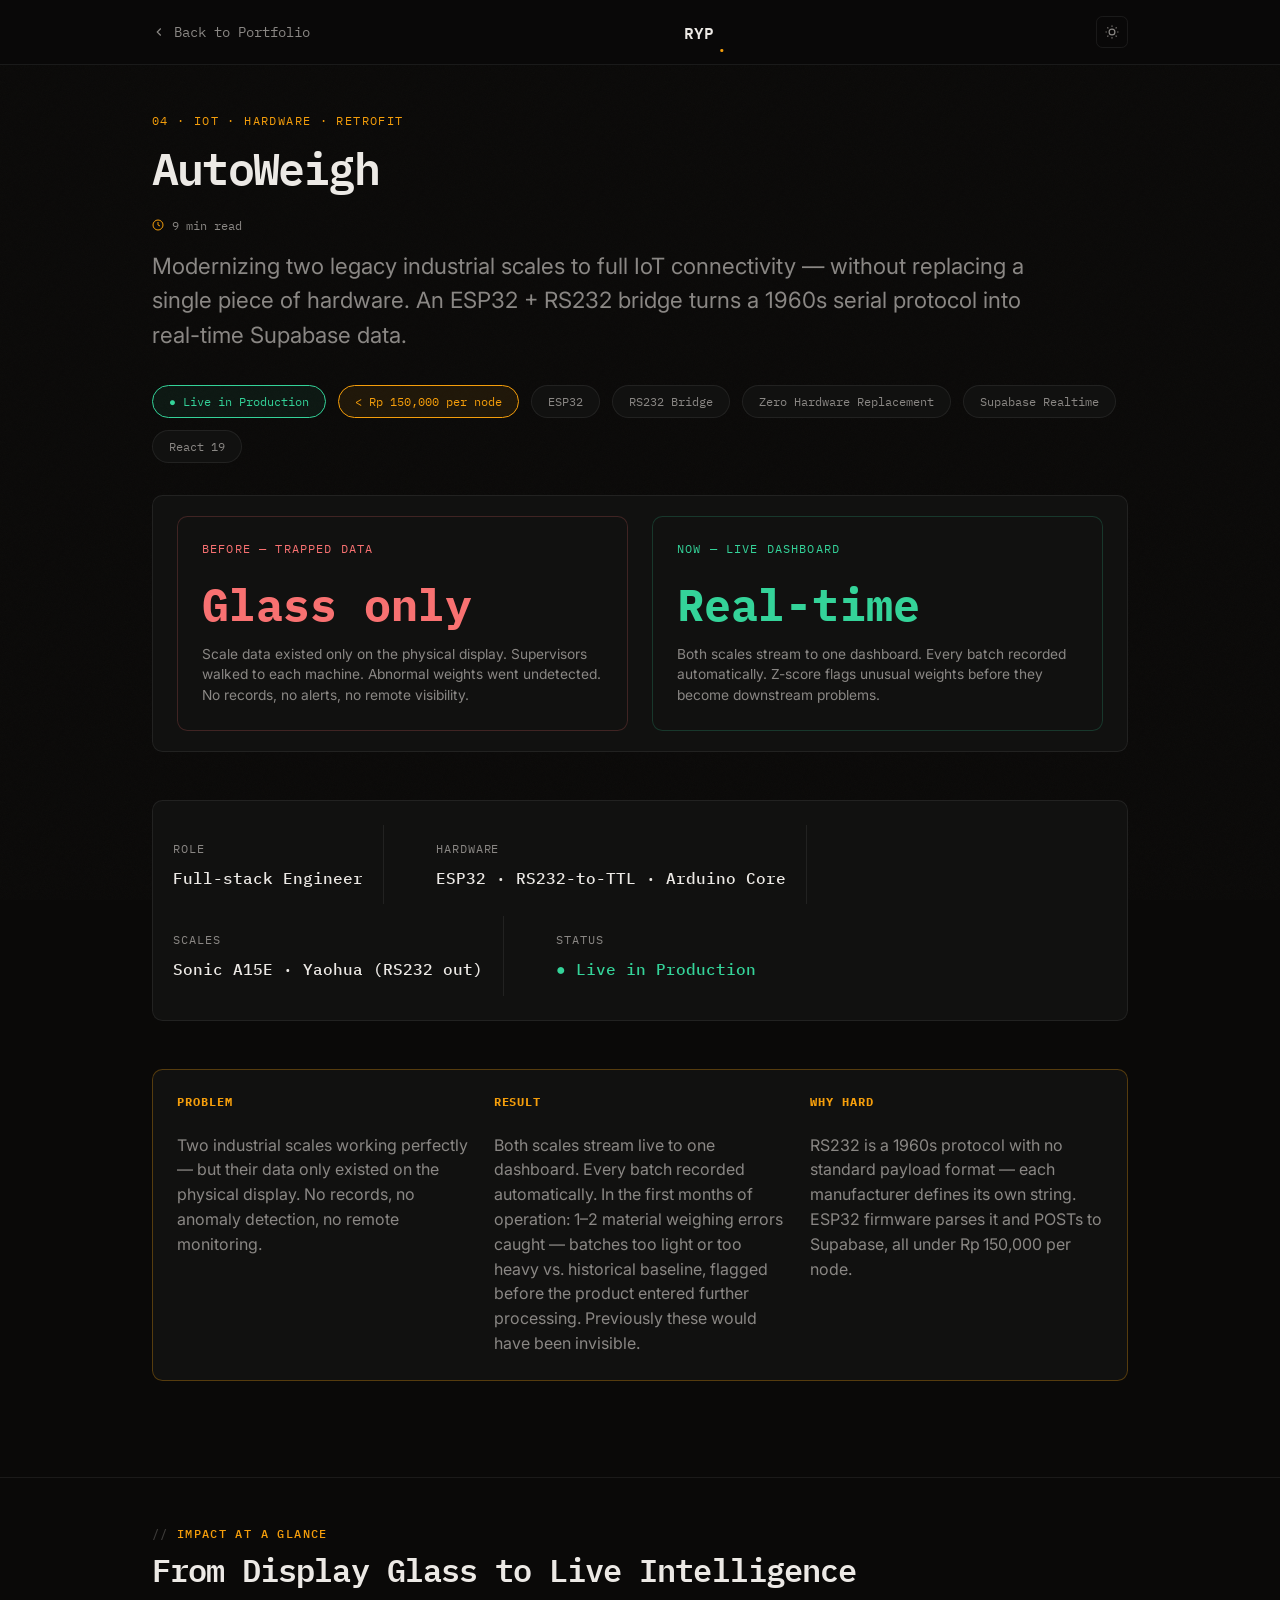
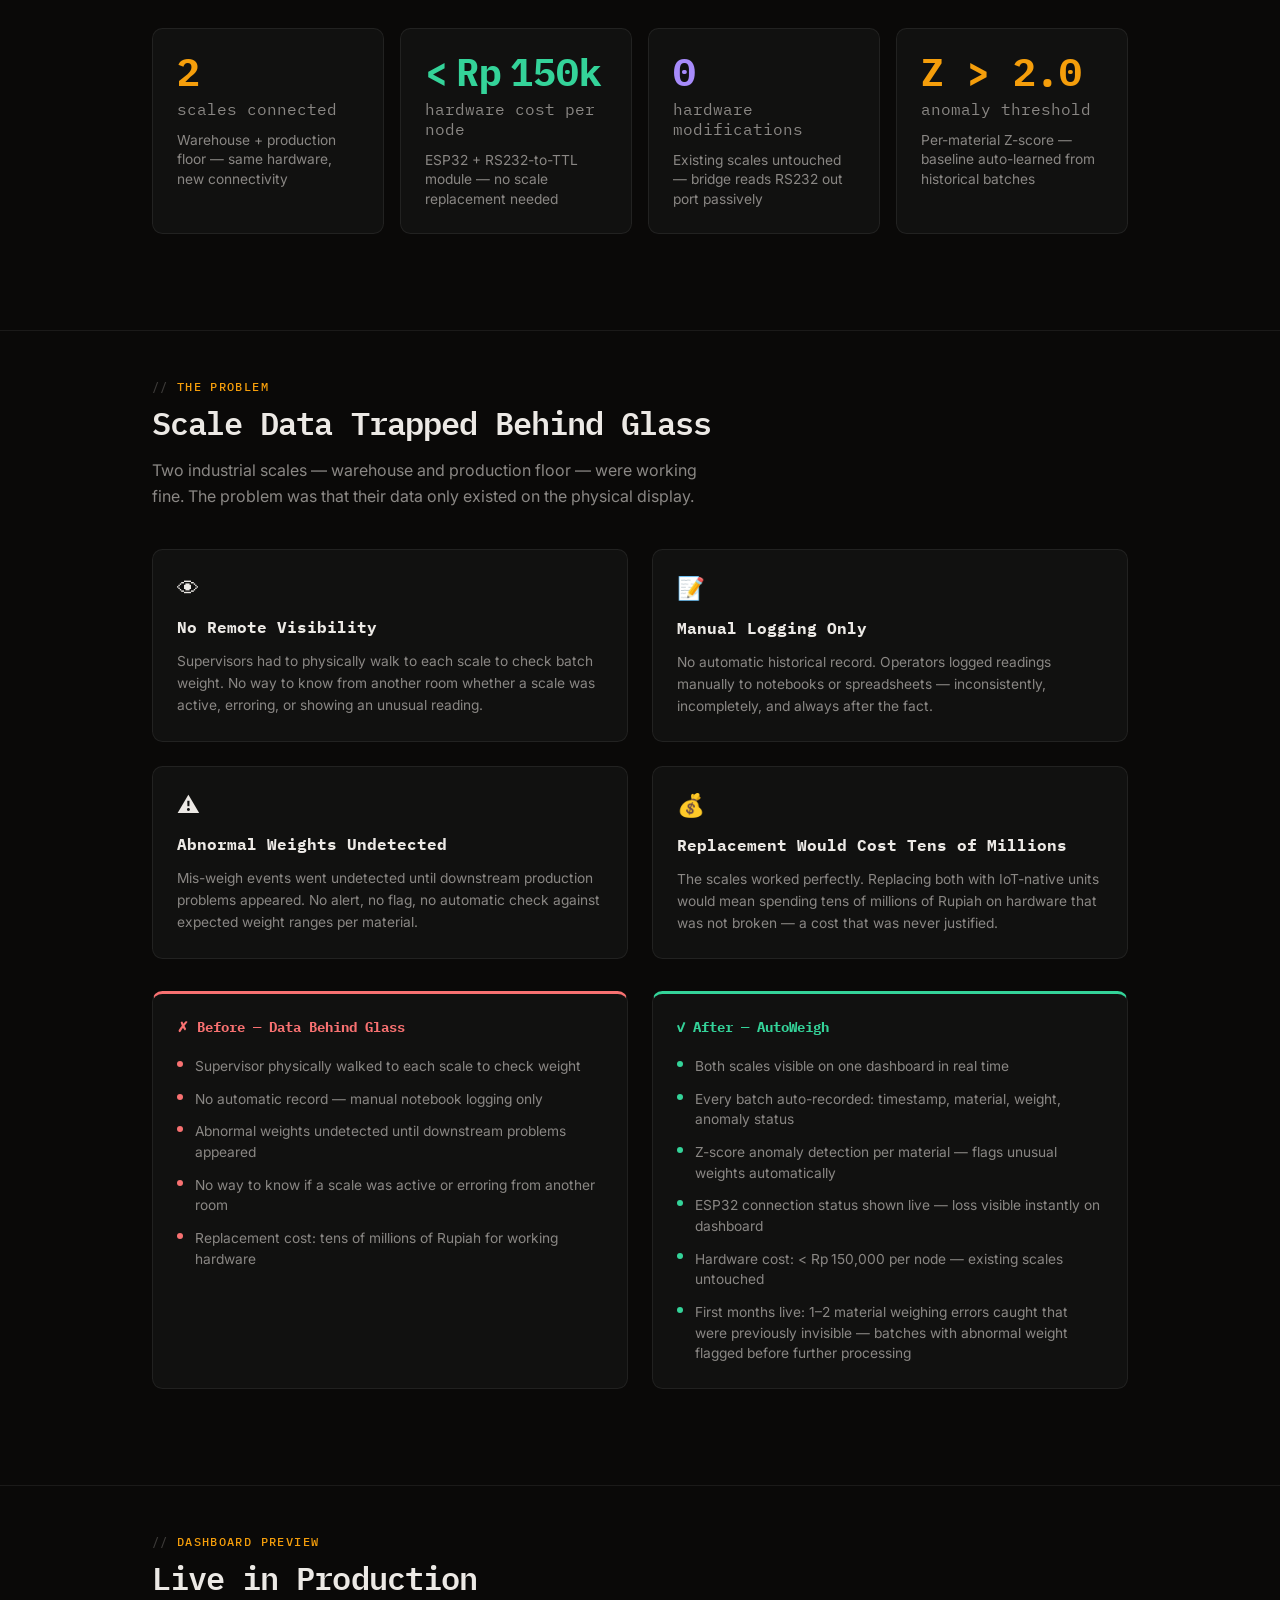
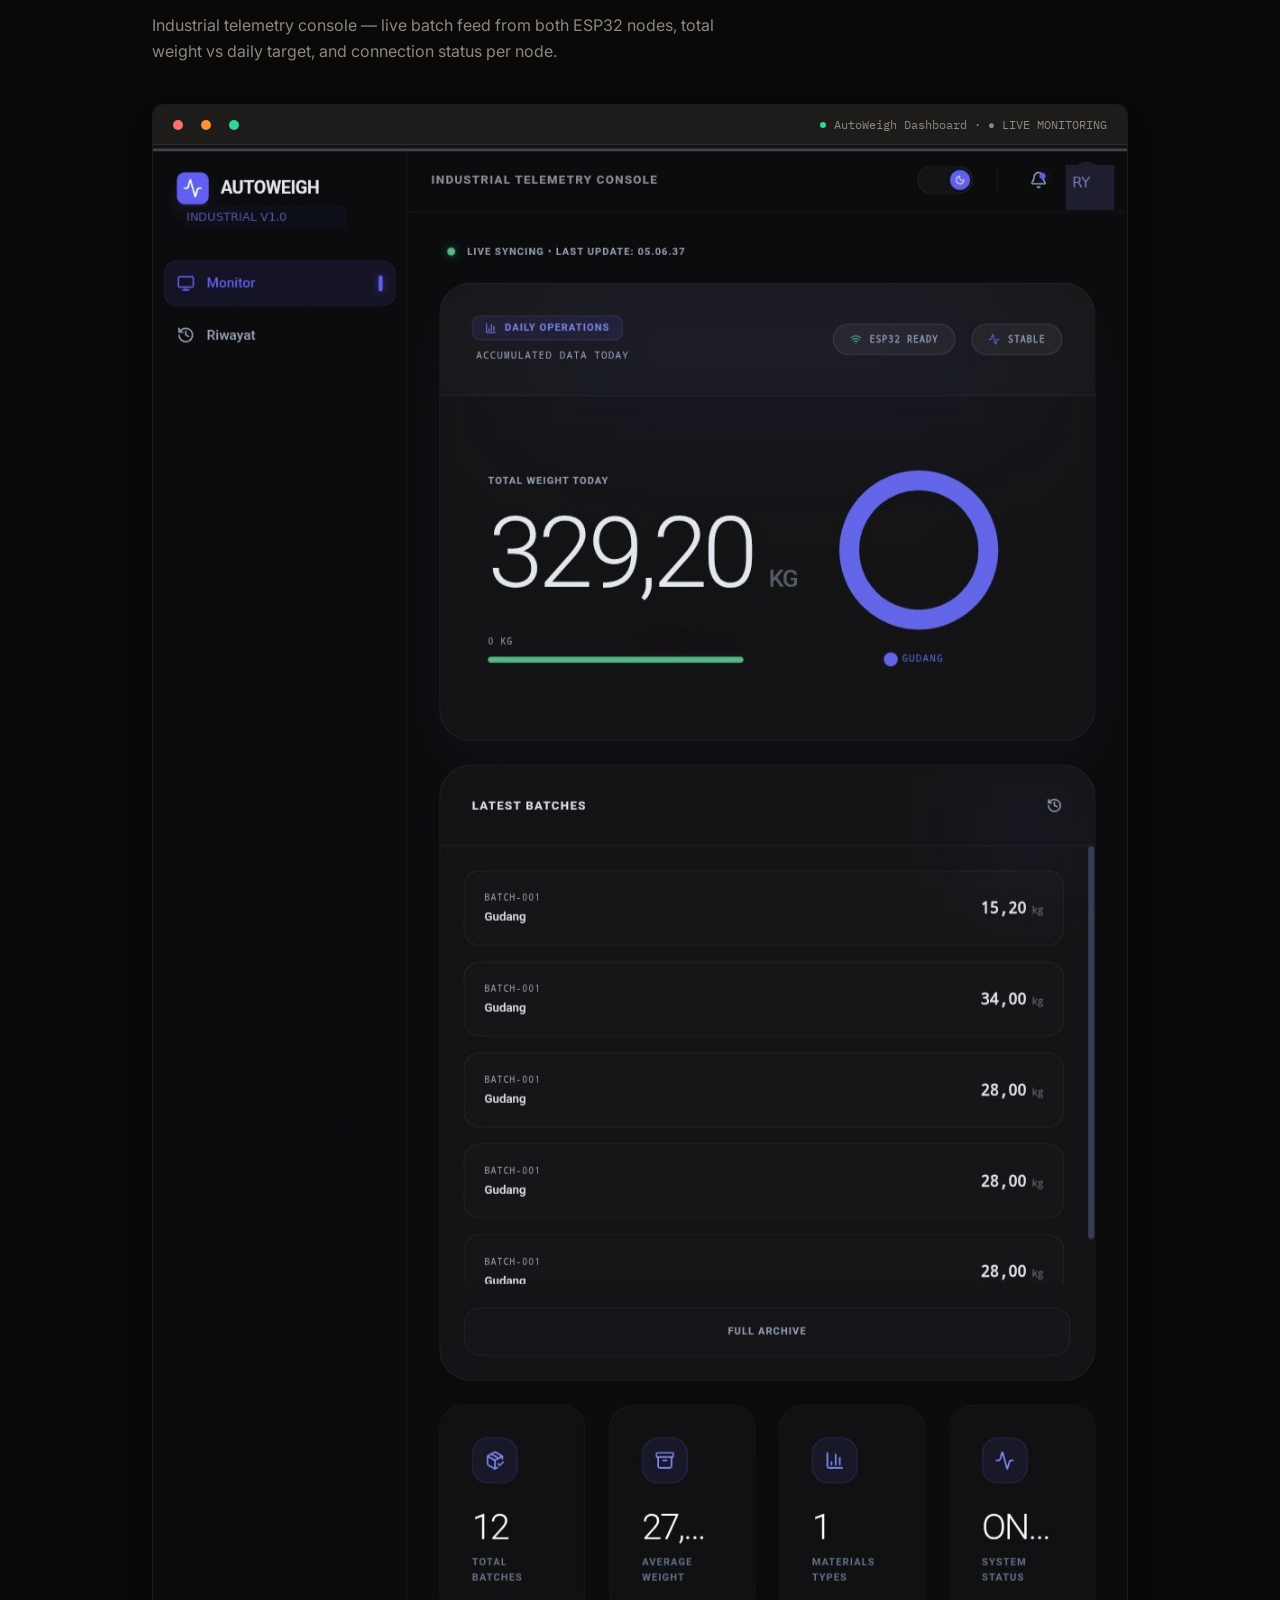
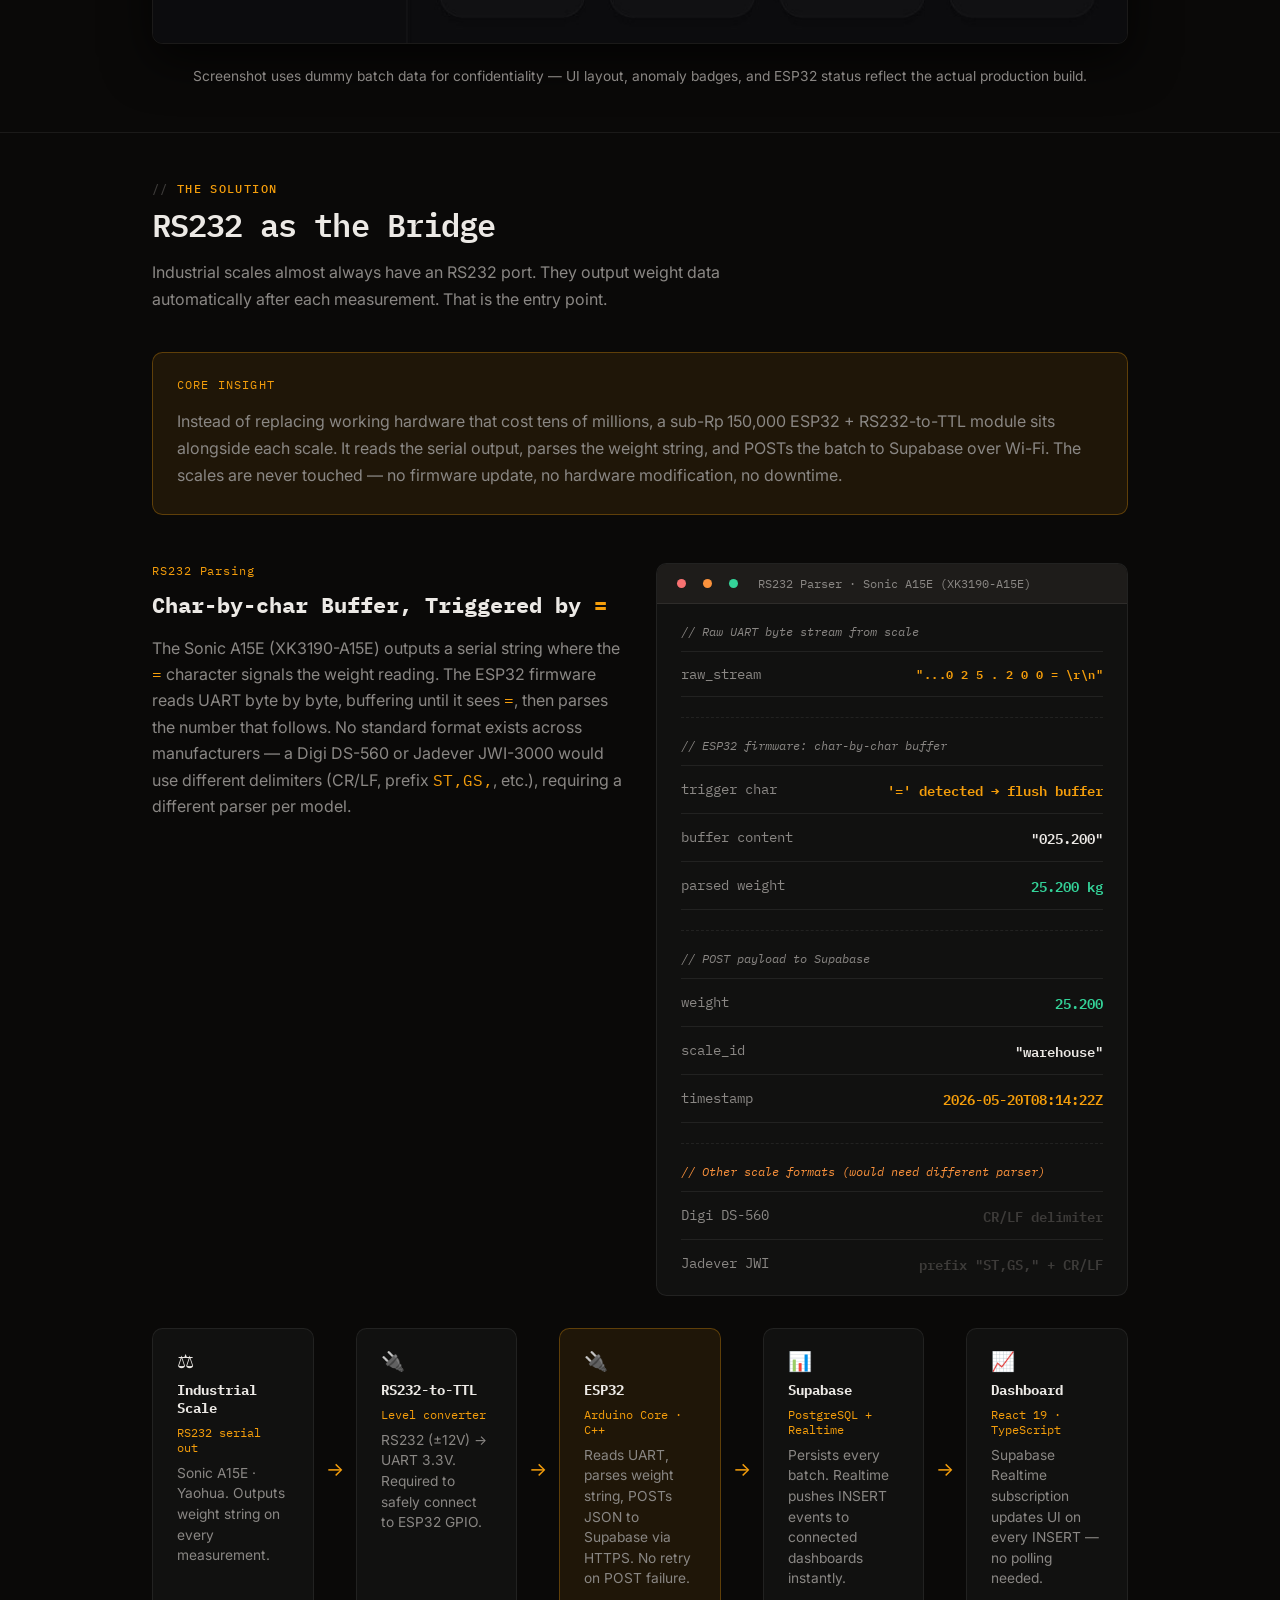
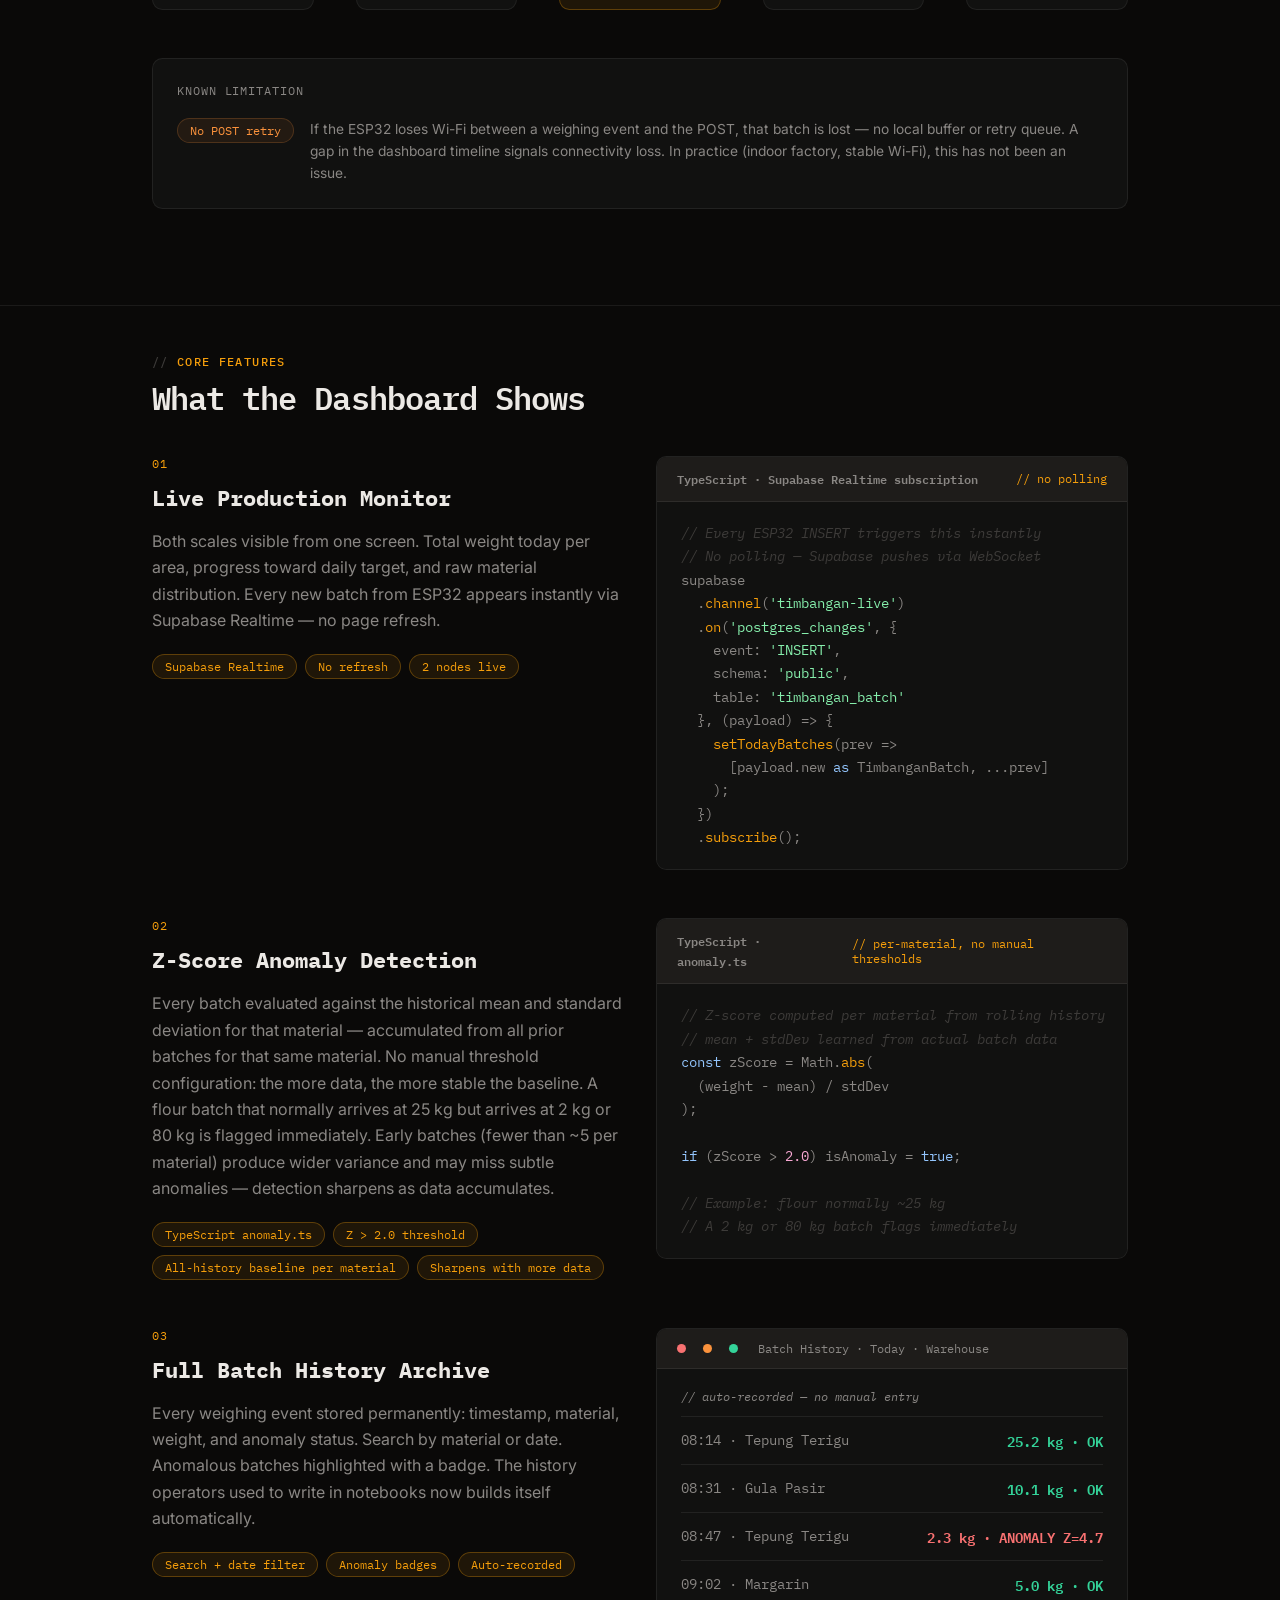
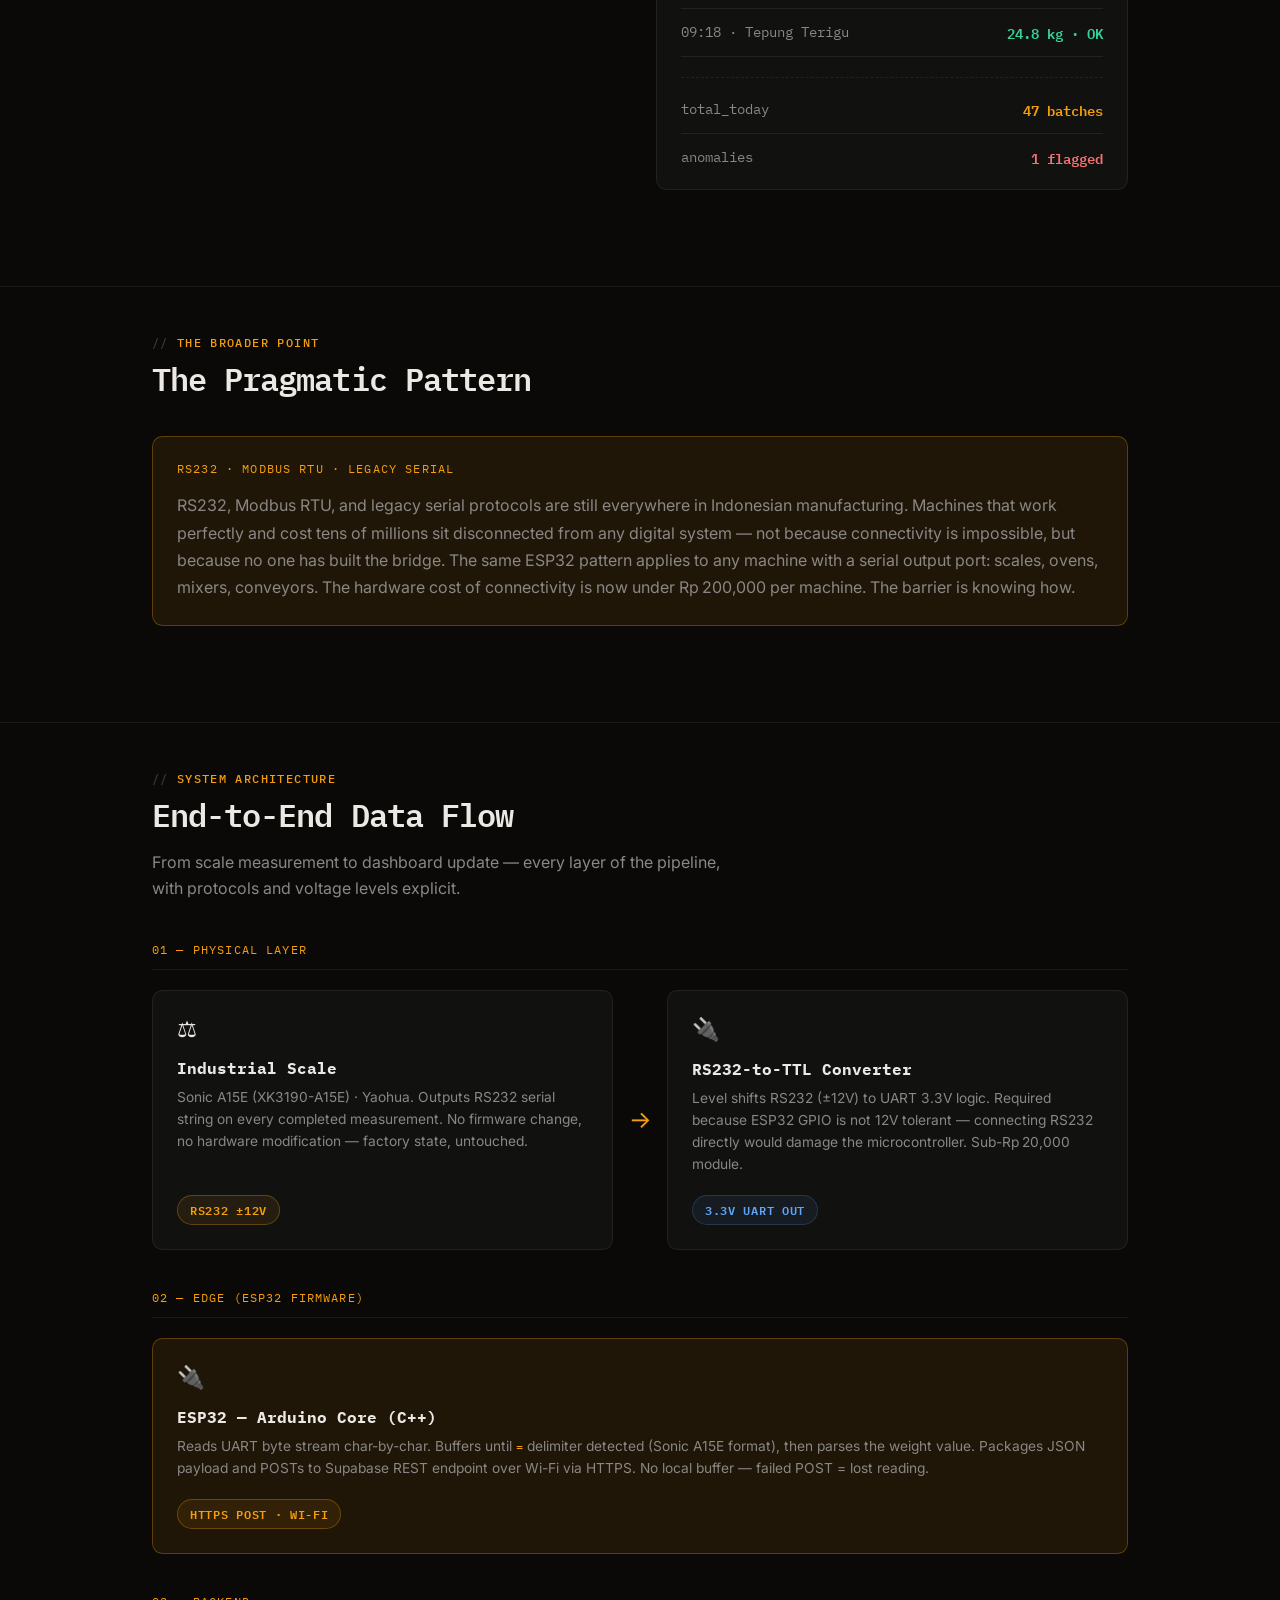
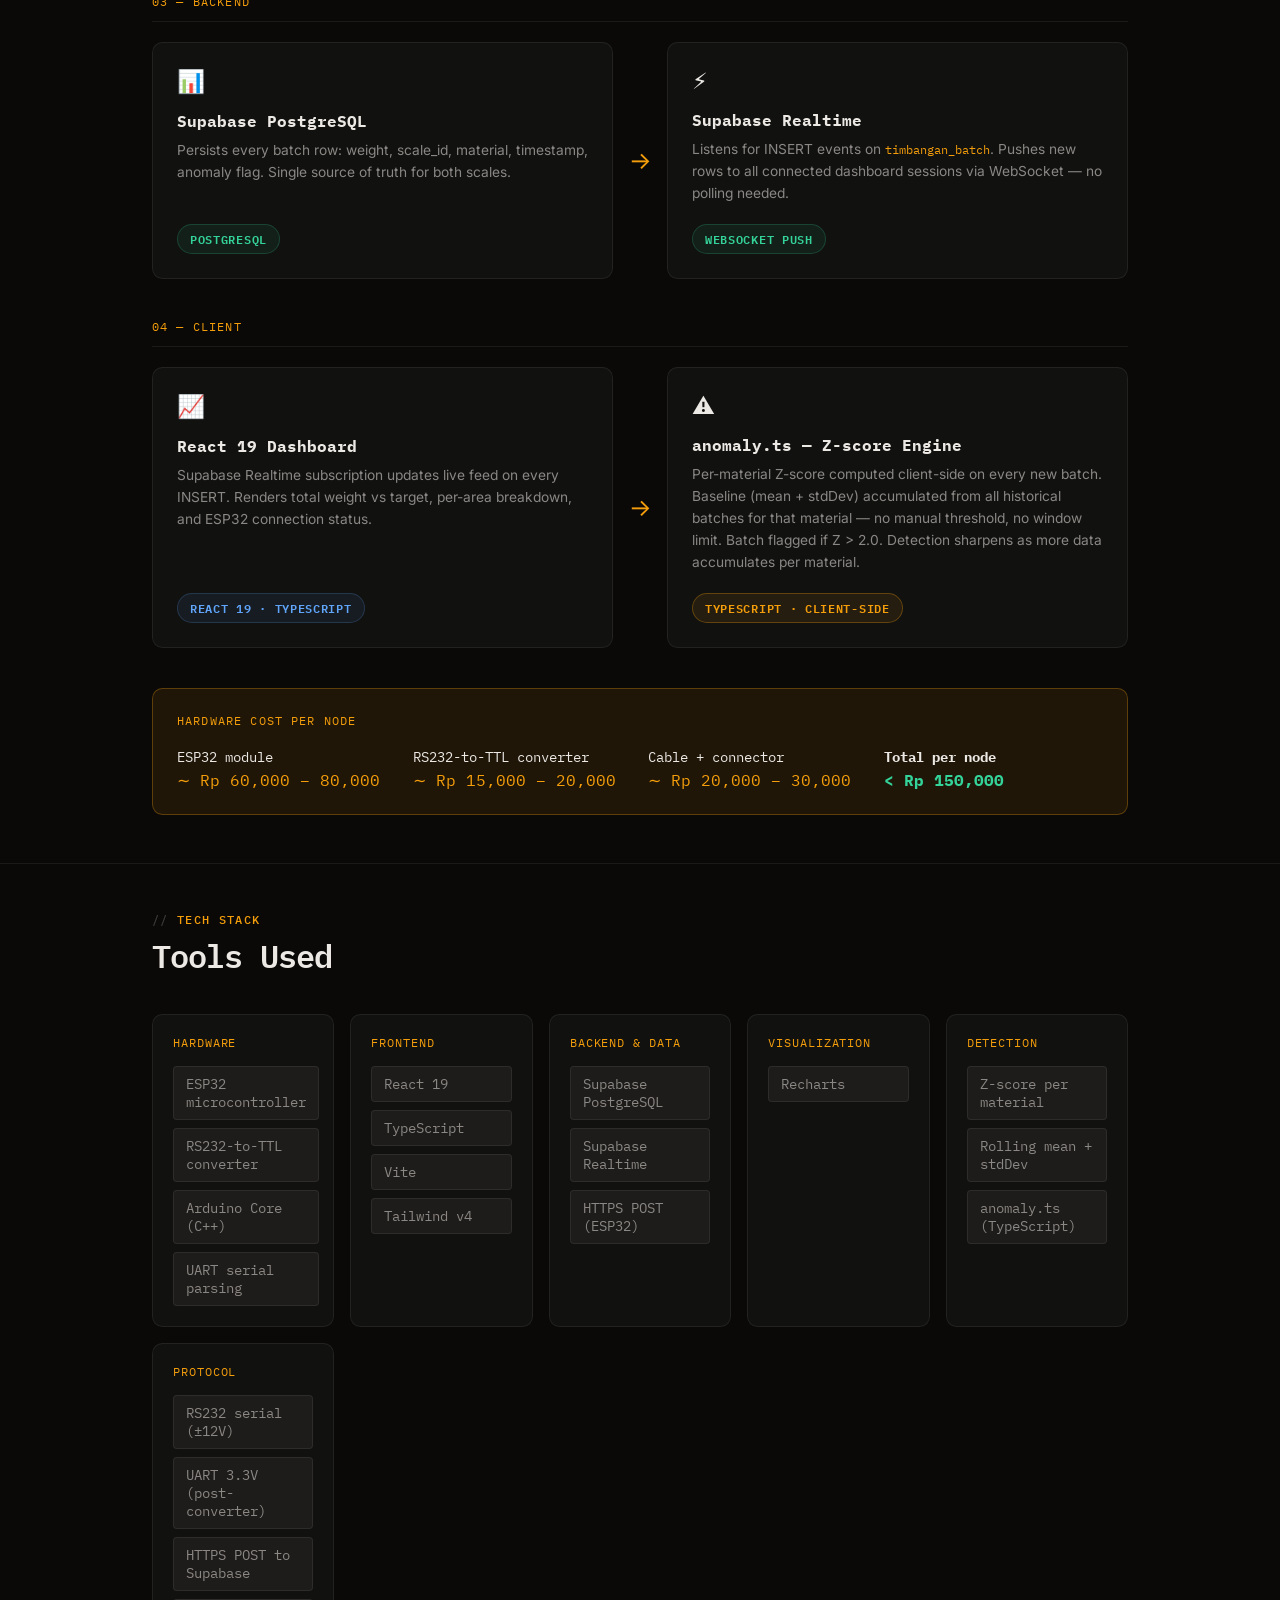
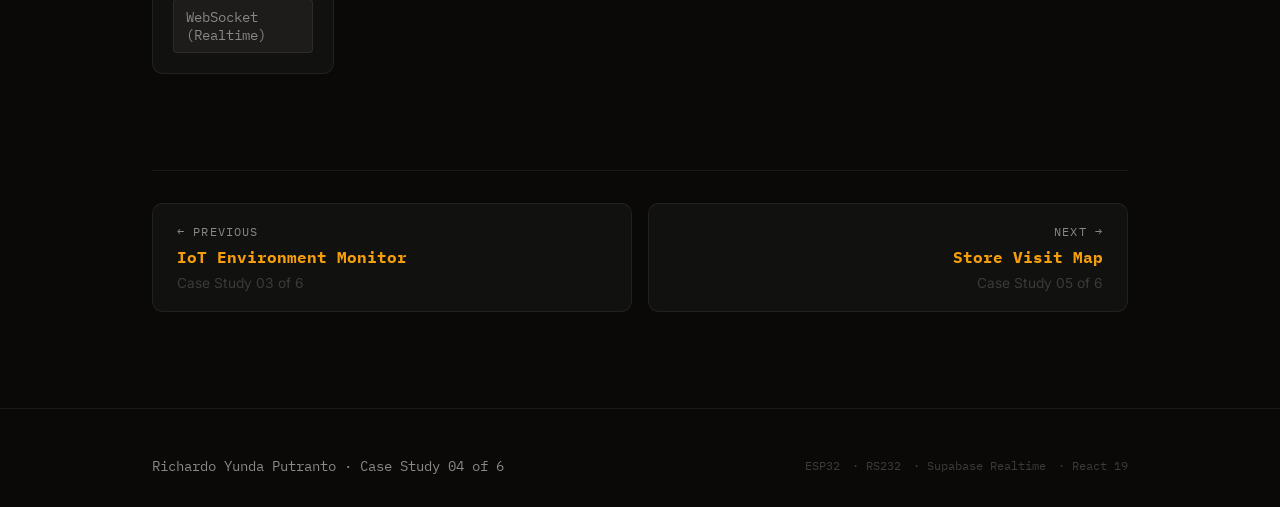
==== commit 974bd162: "Fix: prev/next nav CSS missing in IoT+ pages, fix krat stray div - Add proj-nav CSS to all 6 case st" ====
--- a/autoweigh-case-study.html
+++ b/autoweigh-case-study.html
@@ -613,6 +613,20 @@
 .read-time{display:inline-flex;align-items:center;gap:var(--sp2);font-family:var(--mono);font-size:var(--t2xs);color:var(--txm);margin-bottom:var(--sp4);}
 .read-time svg{color:var(--amb);}
 
+
+/* ── Prev/Next Navigation ── */
+.proj-nav{display:grid;grid-template-columns:1fr 1fr;gap:var(--sp4);margin-top:var(--sp12);padding-top:var(--sp8);border-top:1px solid var(--bd);}
+.proj-nav-link{background:var(--sf);border:1px solid var(--bd);border-radius:var(--rlg);padding:var(--sp5) var(--sp6);display:flex;flex-direction:column;gap:var(--sp2);text-decoration:none;position:relative;overflow:hidden;transition:transform var(--tr),box-shadow var(--tr),border-color var(--tr);}
+.proj-nav-link::before{content:'';position:absolute;left:0;top:0;bottom:0;width:3px;background:var(--amb);transform:scaleY(0);transform-origin:bottom;transition:transform .4s var(--ease);}
+.proj-nav-link:hover{transform:translateY(-2px);box-shadow:var(--shmd);border-color:var(--bda);}
+.proj-nav-link:hover::before{transform:scaleY(1);}
+.proj-nav-link.next{text-align:right;}
+.proj-nav-link.next::before{left:auto;right:0;}
+.proj-nav-dir{font-family:var(--mono);font-size:var(--t2xs);color:var(--txm);letter-spacing:.1em;text-transform:uppercase;}
+.proj-nav-title{font-family:var(--mono);font-size:var(--tsm);font-weight:700;color:var(--amb);}
+.proj-nav-num{font-size:var(--txs);color:var(--txf);}
+.proj-nav-empty{display:block;}
+@media(max-width:560px){.proj-nav{grid-template-columns:1fr;}}
 </style>
 </head>
 <body>
@@ -1204,19 +1218,8 @@
 </section>
 
 
-<div class="container">
-  <div class="proj-nav">
-    <a href="iot-case-study.html" class="proj-nav-link prev">
-        <span class="proj-nav-dir">&#8592; Previous</span>
-        <span class="proj-nav-title">IoT Environment Monitor</span>
-        <span class="proj-nav-num">Case Study 03 of 6</span>
-      </a>
-    <a href="map-case-study.html" class="proj-nav-link next">
-        <span class="proj-nav-dir">Next &#8594;</span>
-        <span class="proj-nav-title">Store Visit Map</span>
-        <span class="proj-nav-num">Case Study 05 of 6</span>
-      </a>
-  </div>
+<div class="container" style="padding-bottom:var(--sp12);">
+<div class="proj-nav"><a href="iot-case-study.html" class="proj-nav-link prev"><span class="proj-nav-dir">&#8592; Previous</span><span class="proj-nav-title">IoT Environment Monitor</span><span class="proj-nav-num">Case Study 03 of 6</span></a><a href="map-case-study.html" class="proj-nav-link next"><span class="proj-nav-dir">Next &#8594;</span><span class="proj-nav-title">Store Visit Map</span><span class="proj-nav-num">Case Study 05 of 6</span></a></div>
 </div>
 
 <footer style="padding:var(--sp12) 0 var(--sp8);border-top:1px solid var(--bd);margin-top:var(--sp12);">
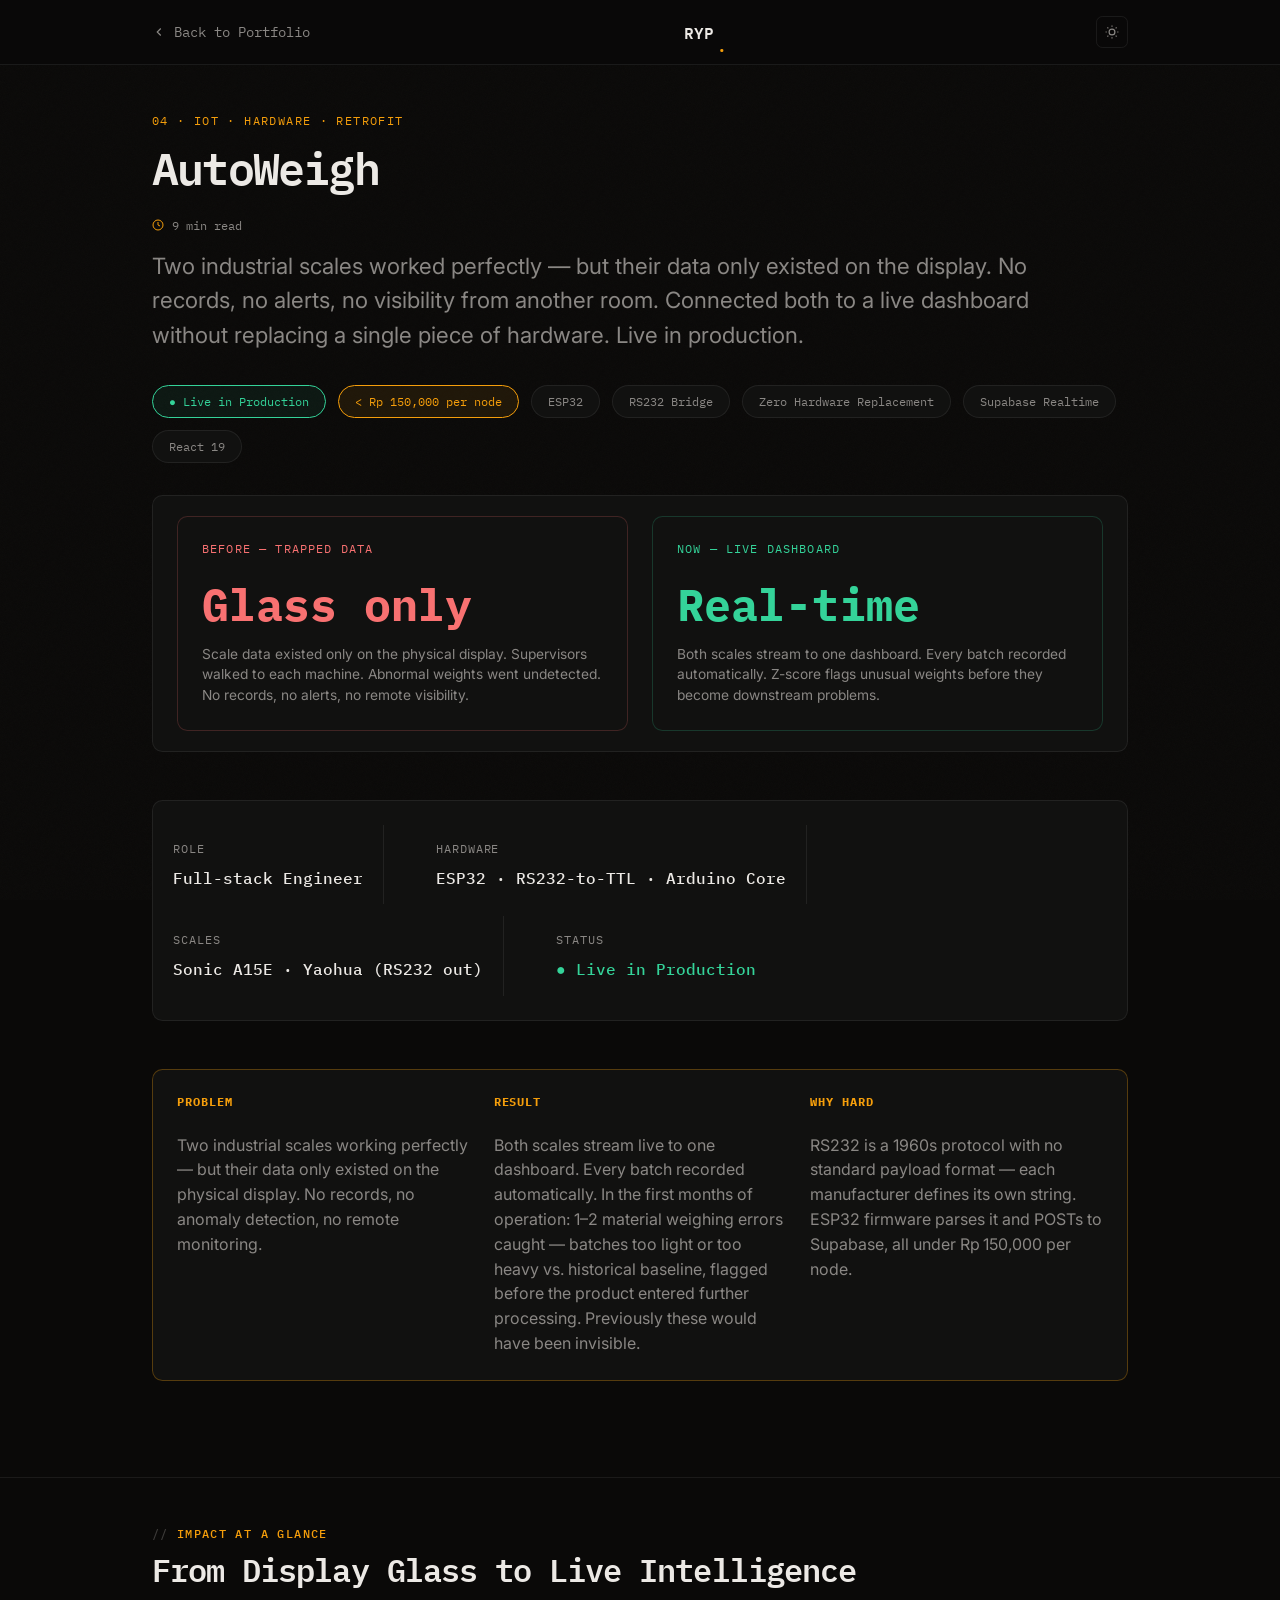
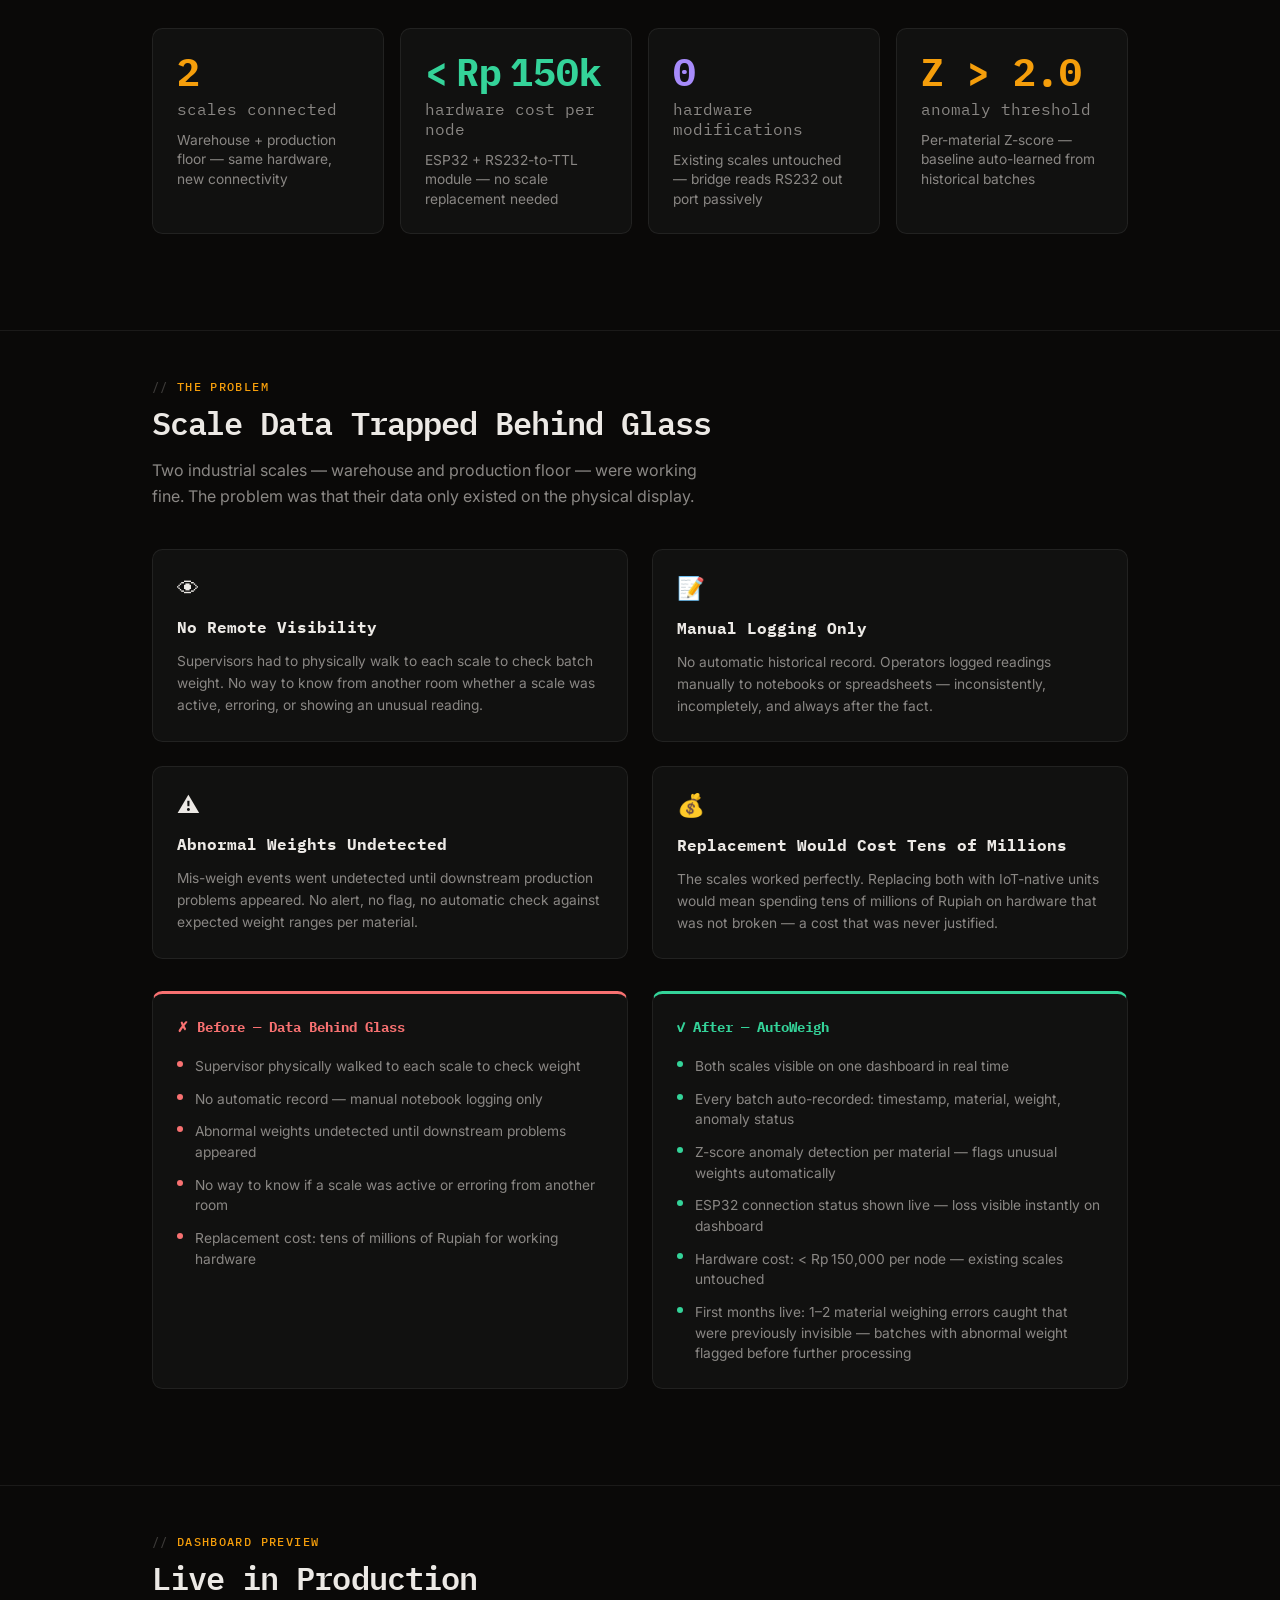
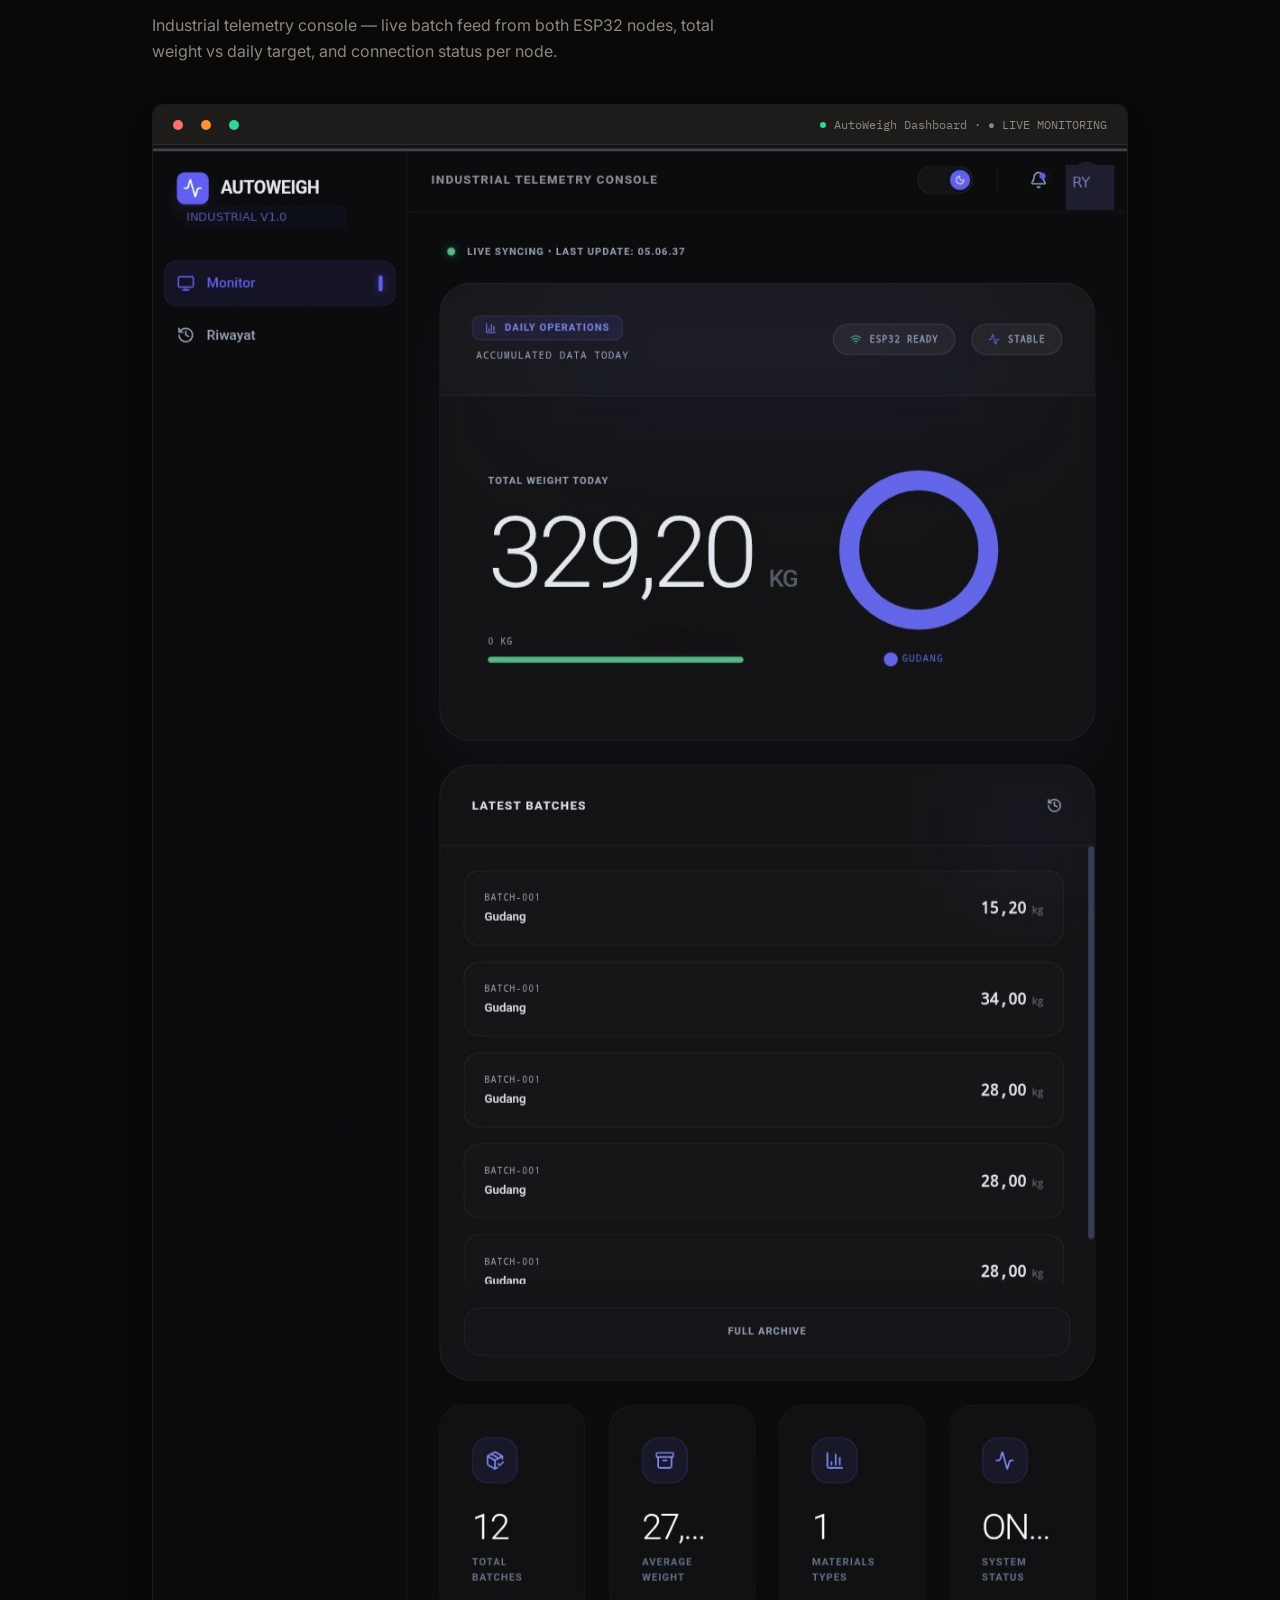
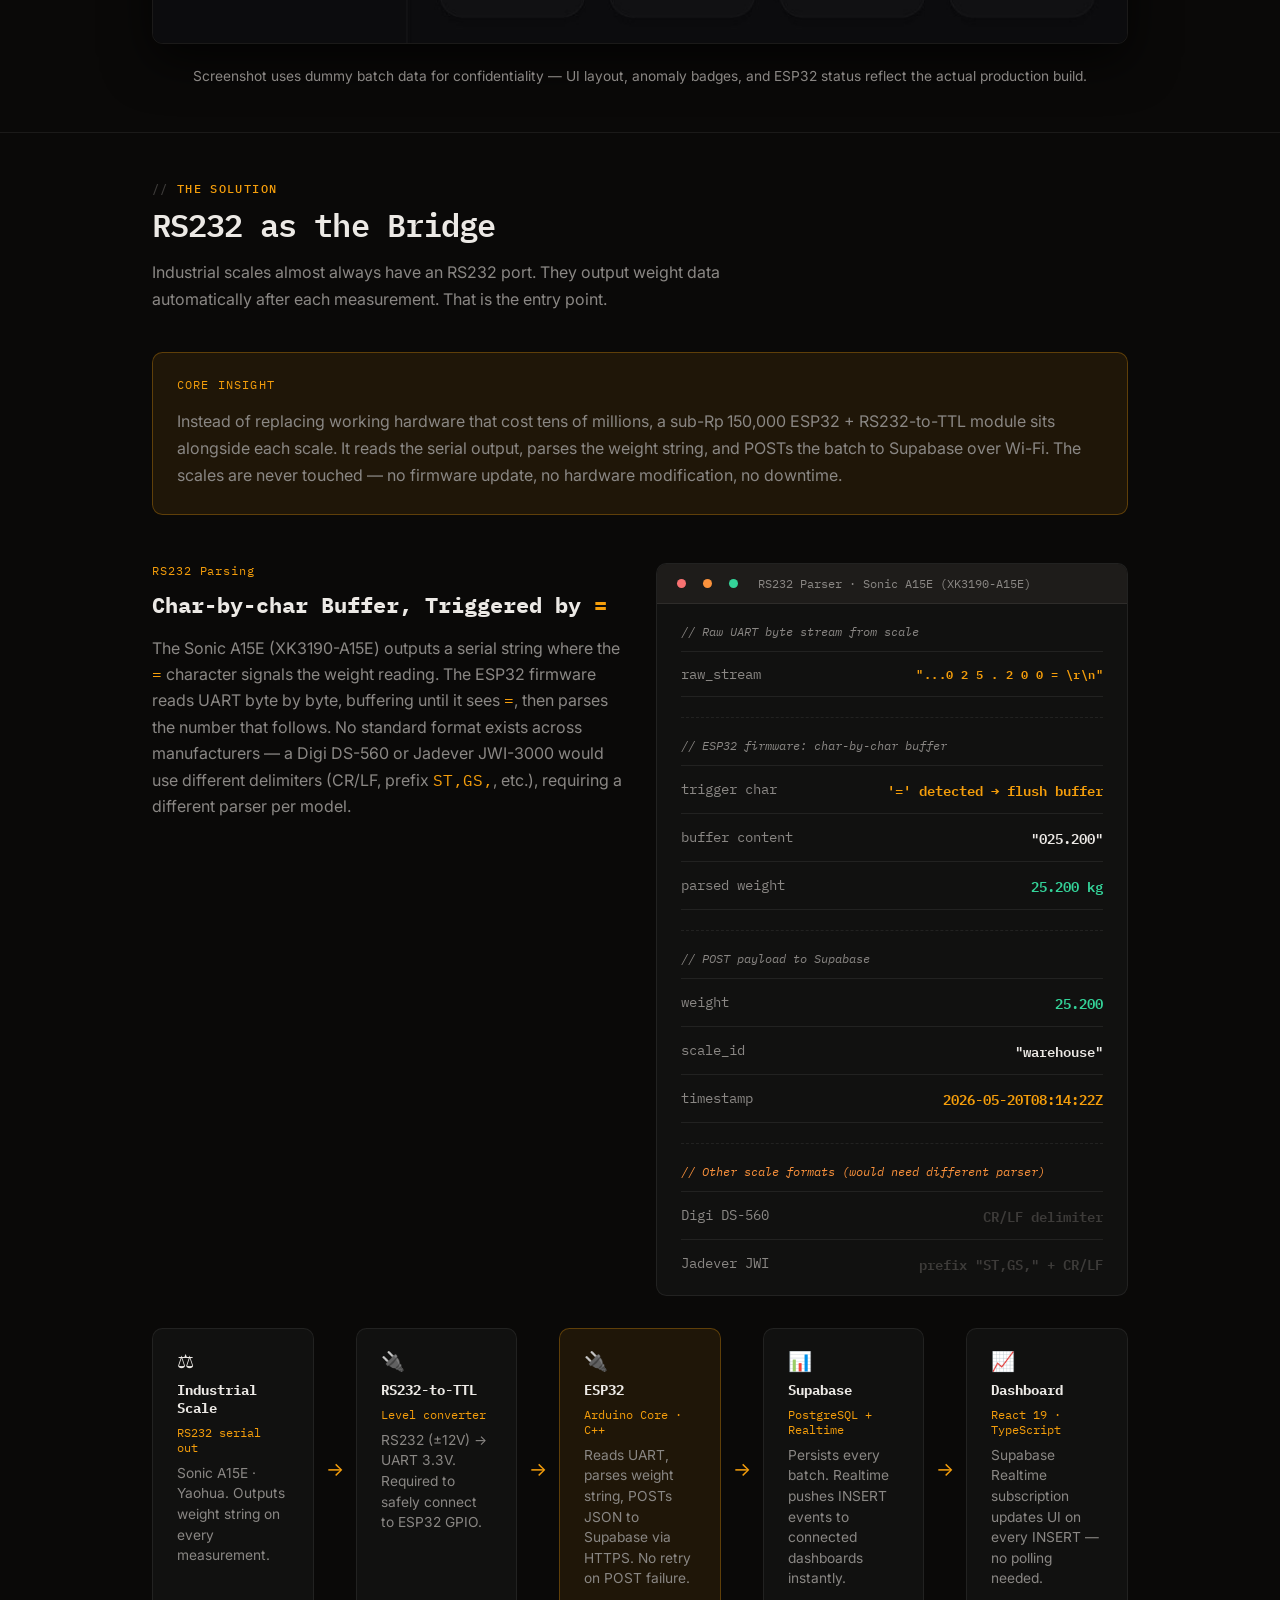
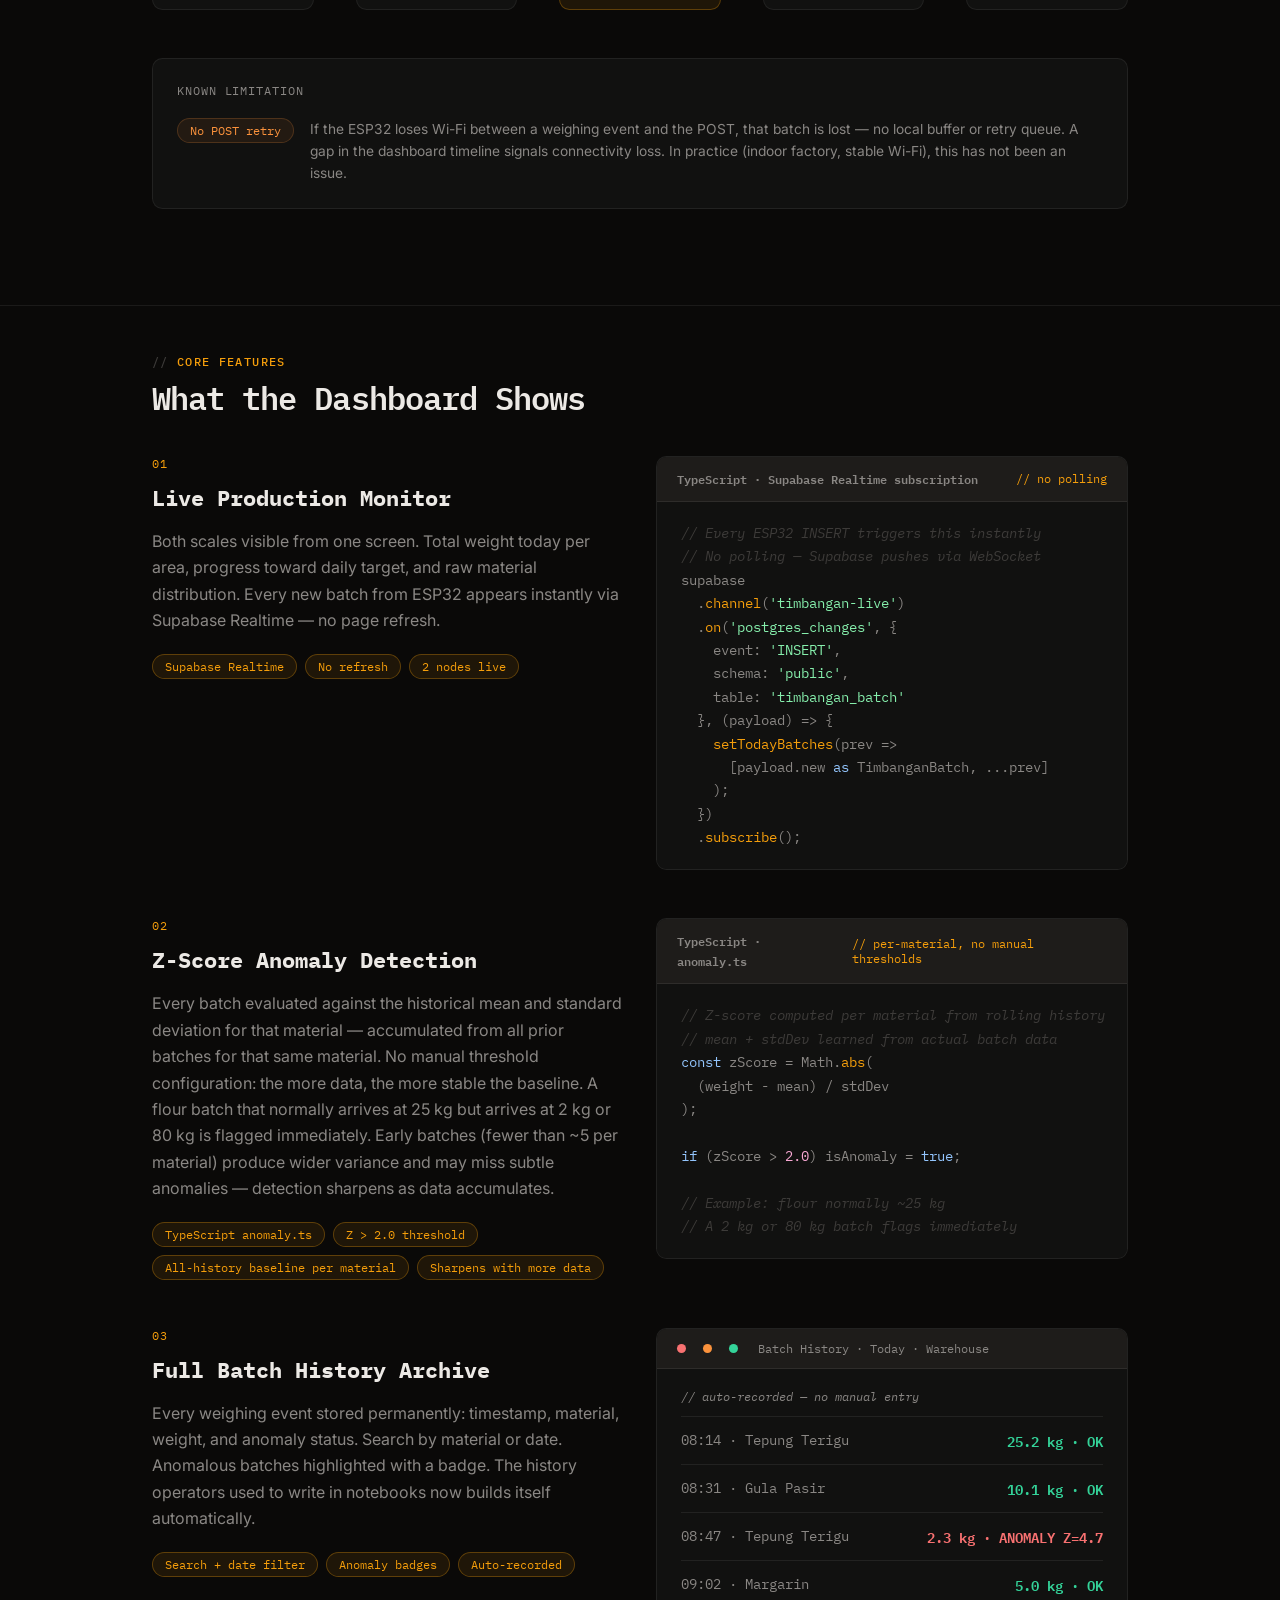
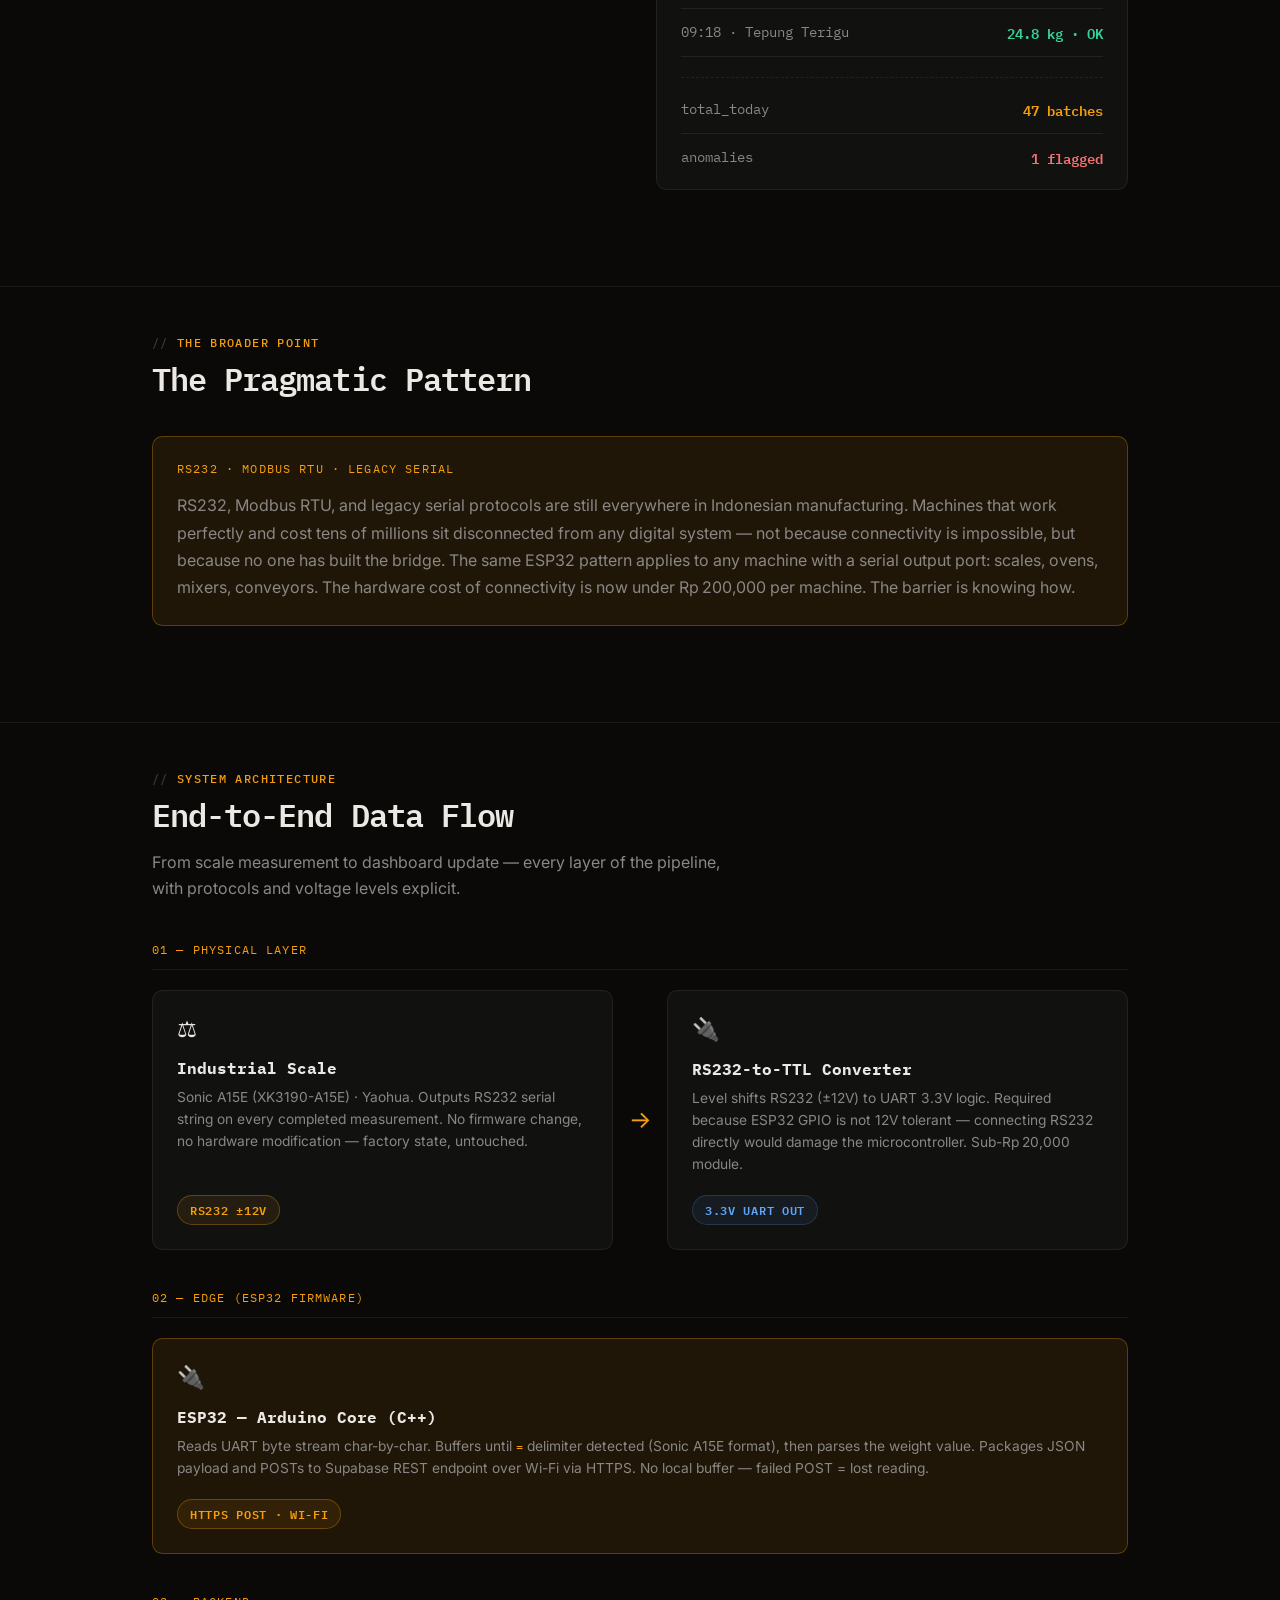
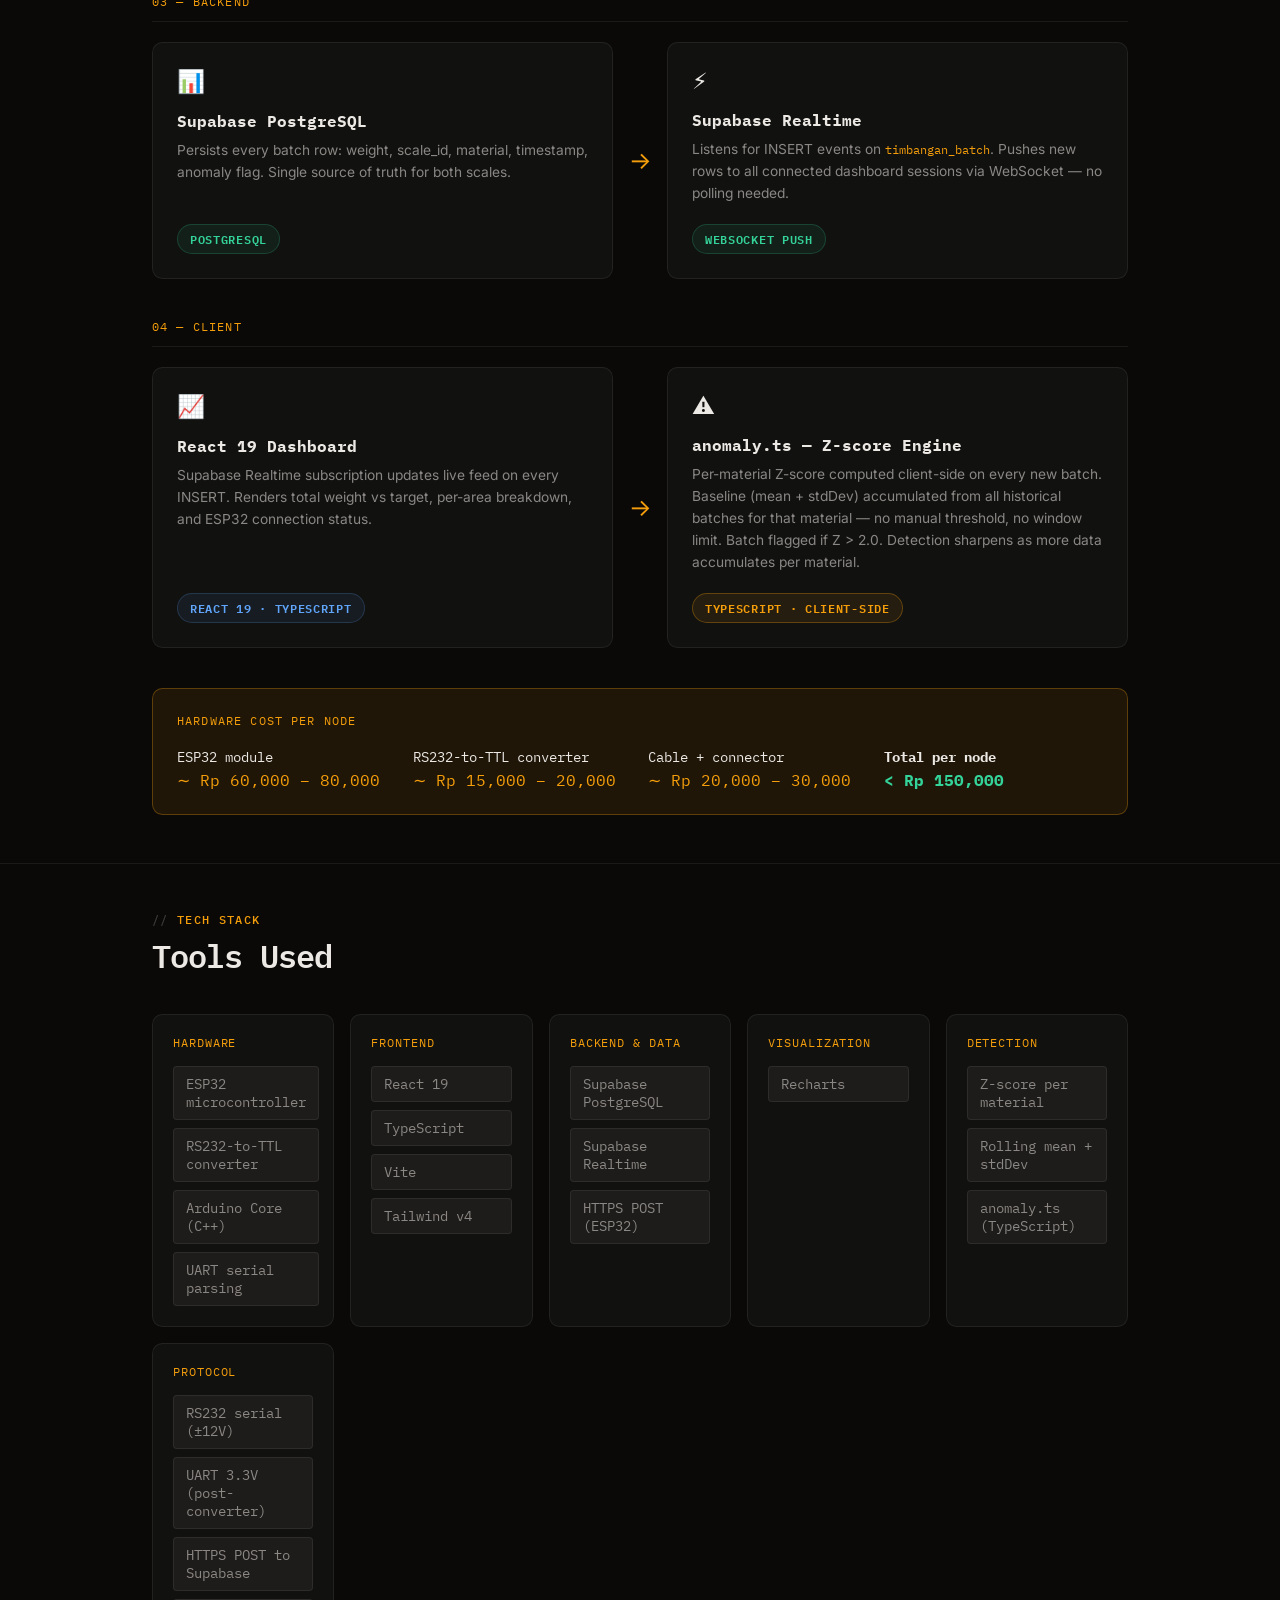
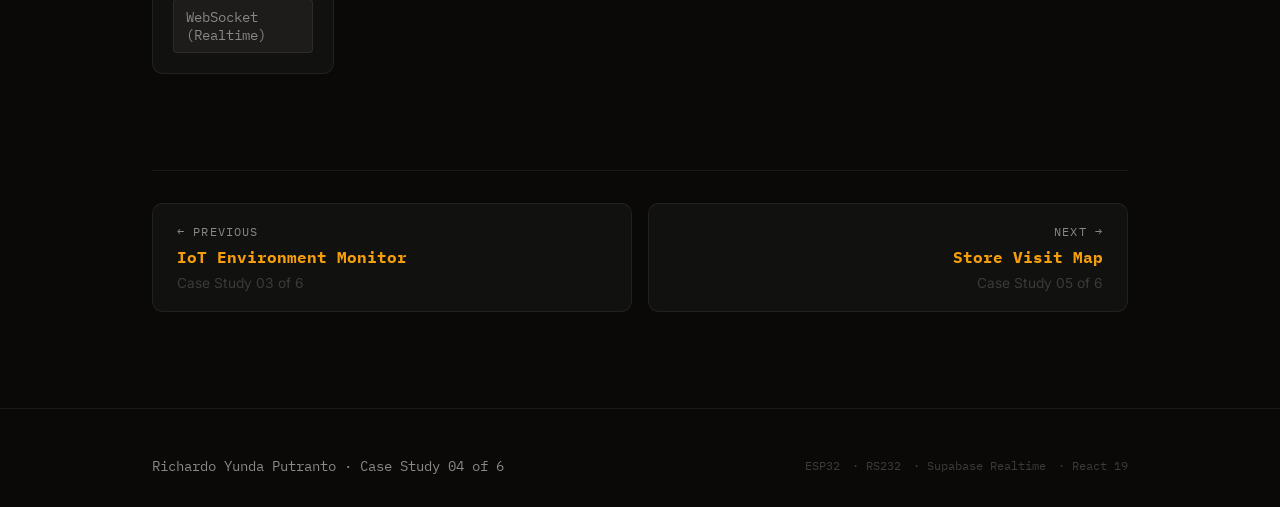
==== commit f4bf770e: "Layer 2: problem-first copy across all projects Index cards + case study hero subs rewritten: - XGBo" ====
--- a/autoweigh-case-study.html
+++ b/autoweigh-case-study.html
@@ -650,7 +650,7 @@
     <div class="hero-eyebrow reveal">04 &middot; IoT &middot; Hardware &middot; Retrofit</div>
     <h1 class="hero-title reveal d1">AutoWeigh</h1>
     <div class="read-time reveal d2"><svg width="12" height="12" viewBox="0 0 24 24" fill="none" stroke="currentColor" stroke-width="2"><circle cx="12" cy="12" r="10"/><polyline points="12 6 12 12 16 14"/></svg>9 min read</div>
-    <p class="hero-sub reveal d2">Modernizing two legacy industrial scales to full IoT connectivity &mdash; without replacing a single piece of hardware. An ESP32 + RS232 bridge turns a 1960s serial protocol into real-time Supabase data.</p>
+    <p class="hero-sub reveal d2">Two industrial scales worked perfectly — but their data only existed on the display. No records, no alerts, no visibility from another room. Connected both to a live dashboard without replacing a single piece of hardware. Live in production.</p>
     <div class="hero-badges reveal d3">
       <span class="hbadge live">&#9679; Live in Production</span>
       <span class="hbadge cost">&lt; Rp 150,000 per node</span>
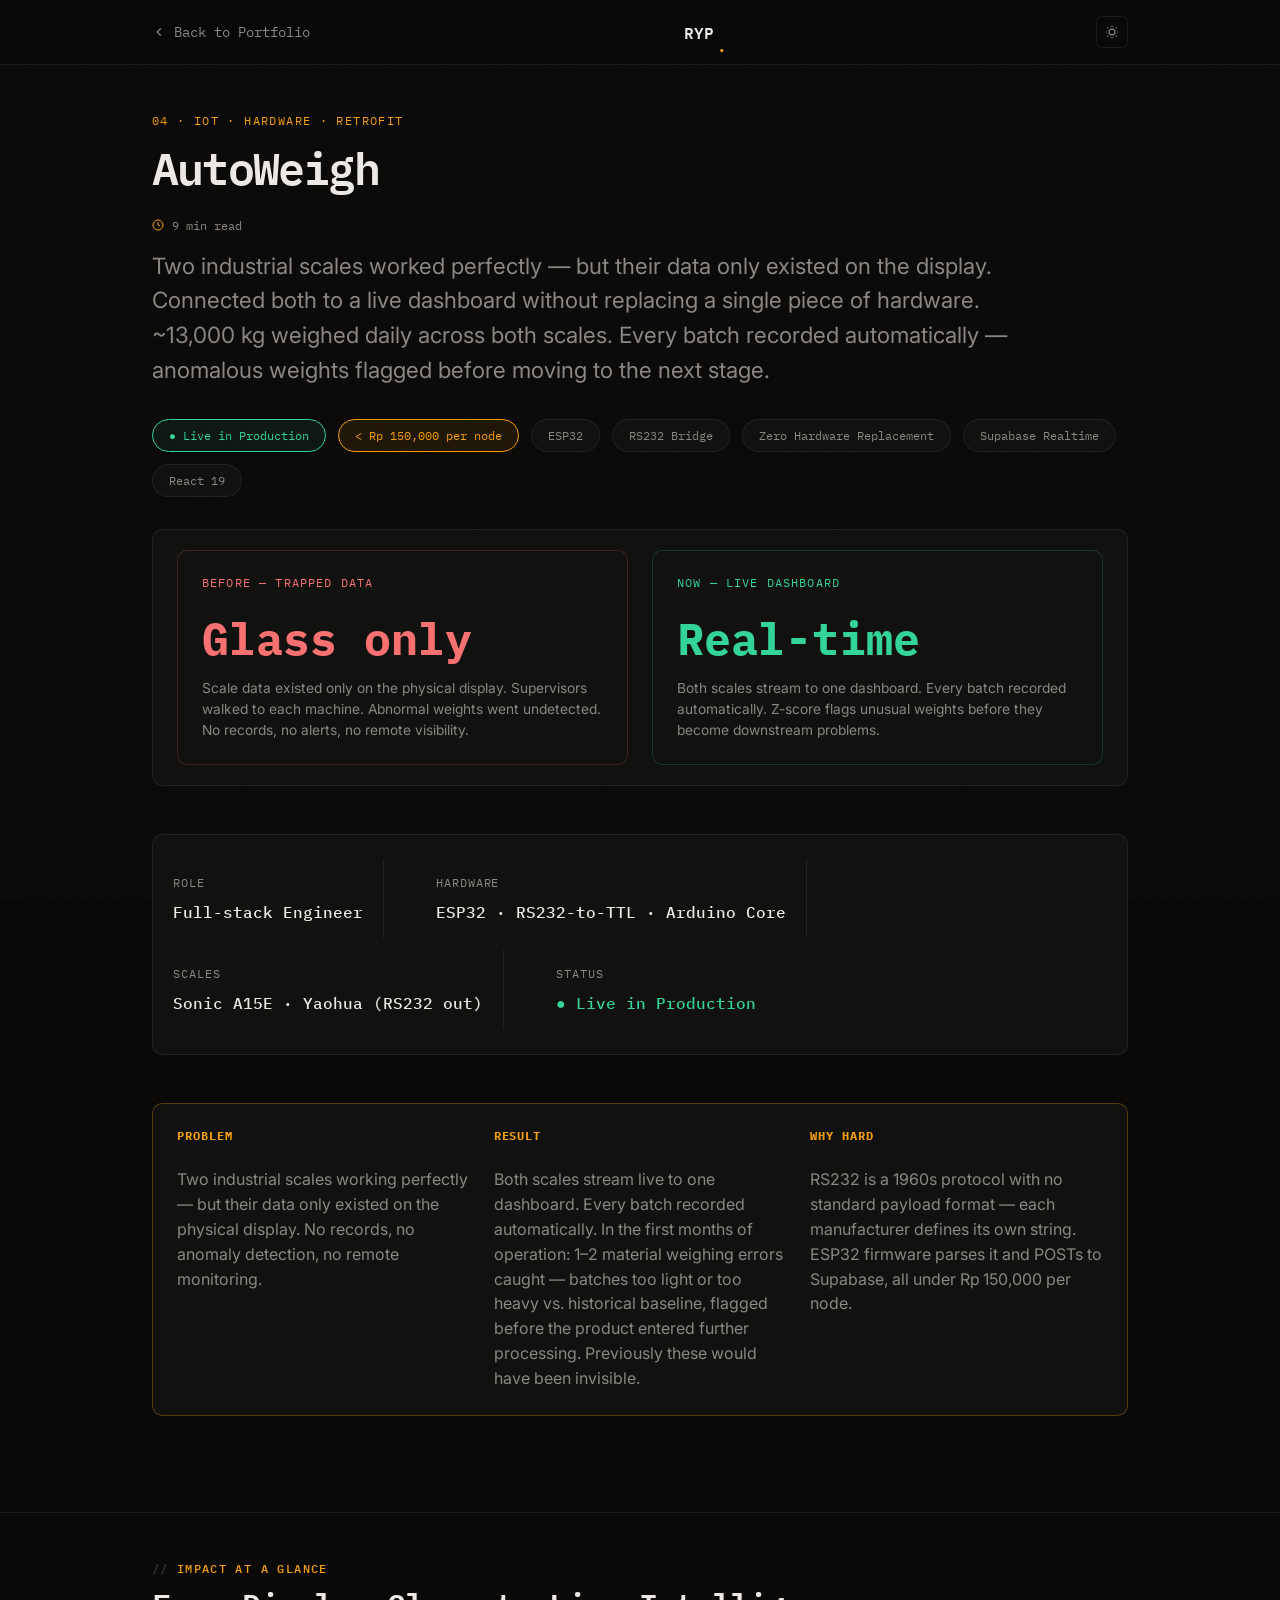
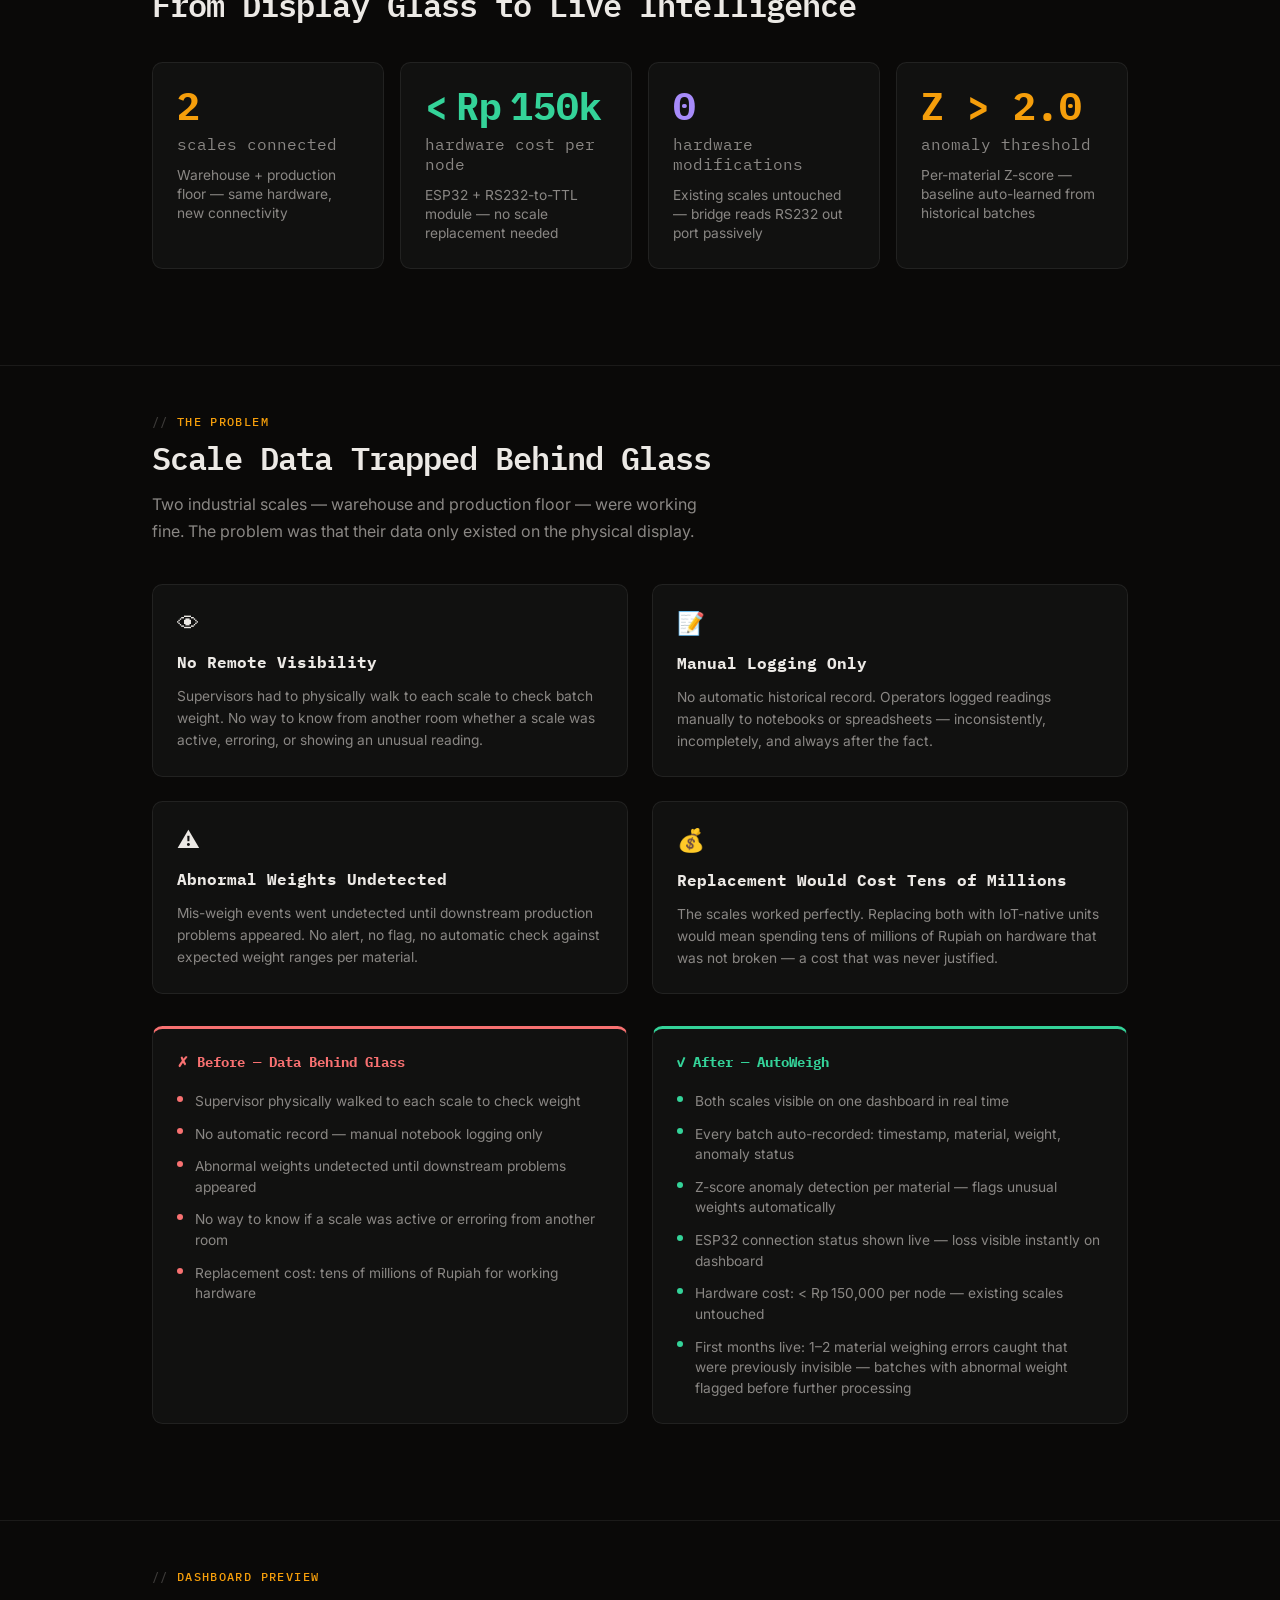
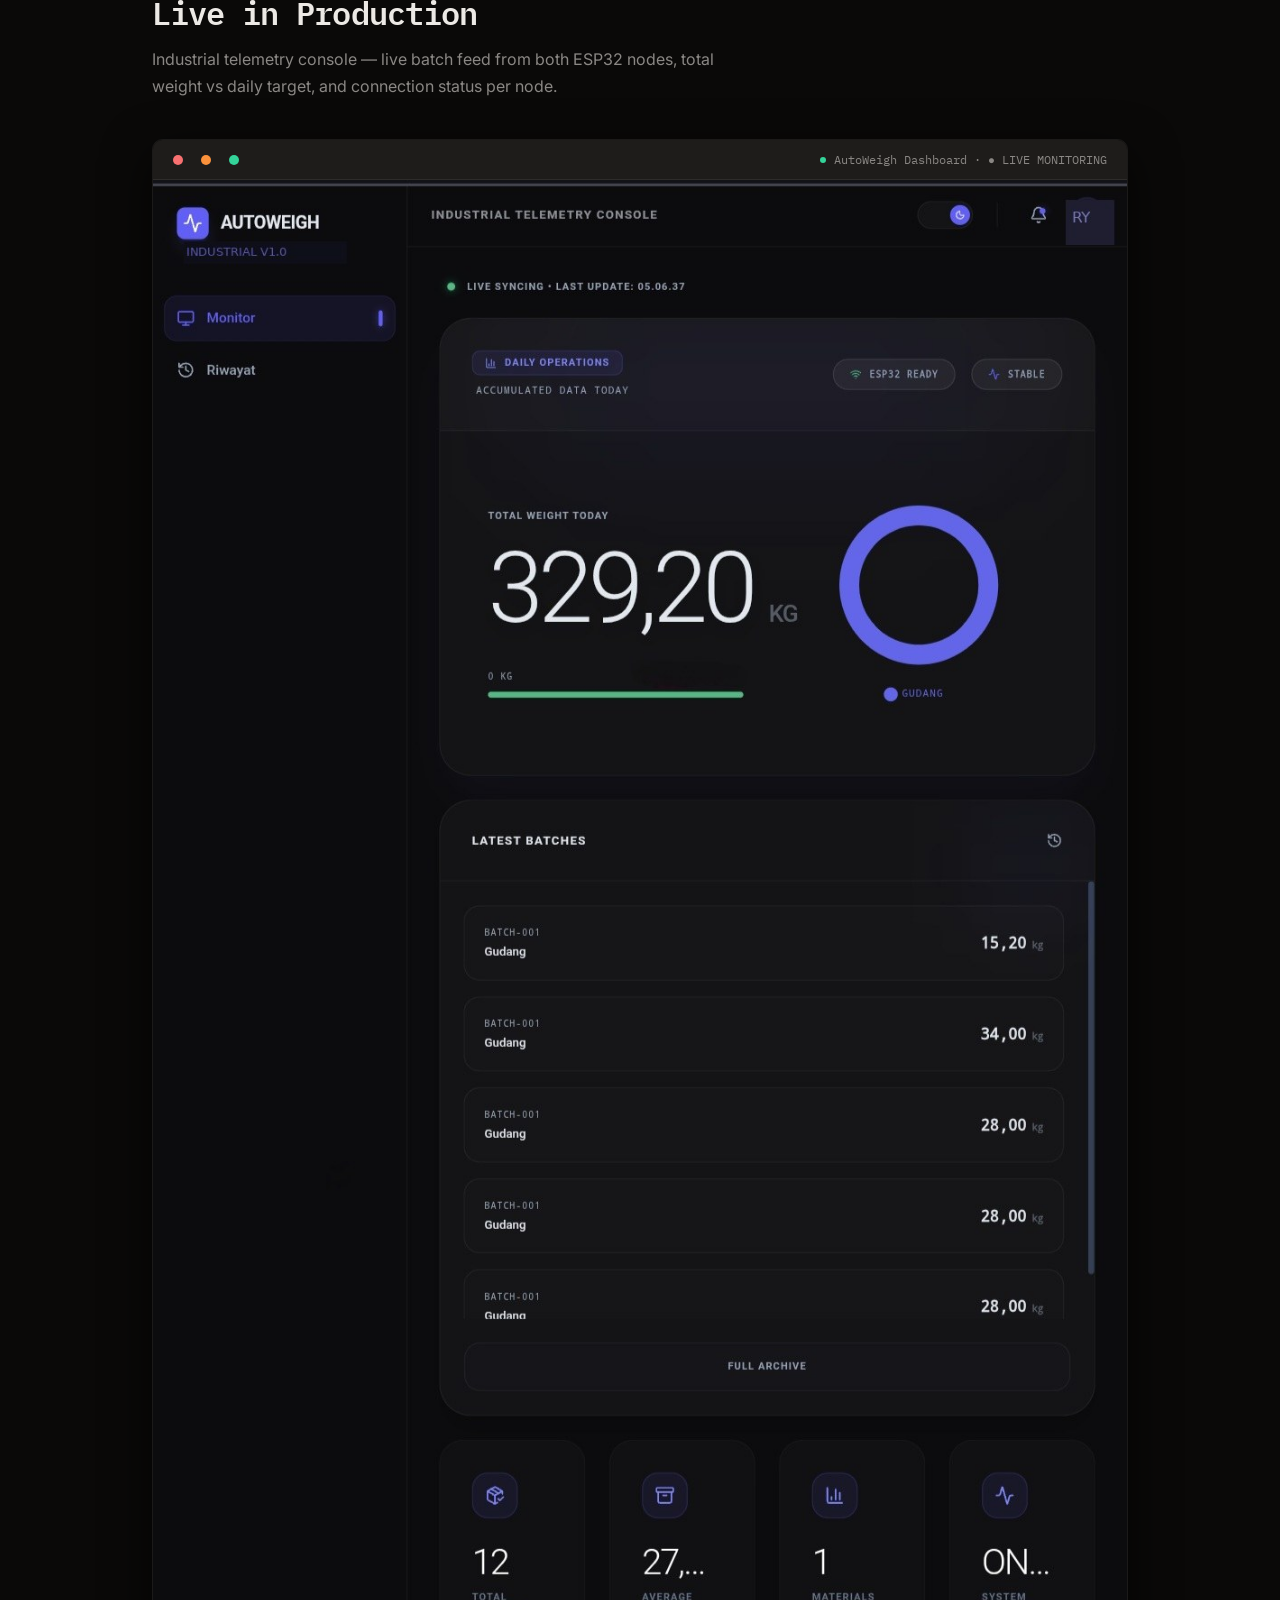
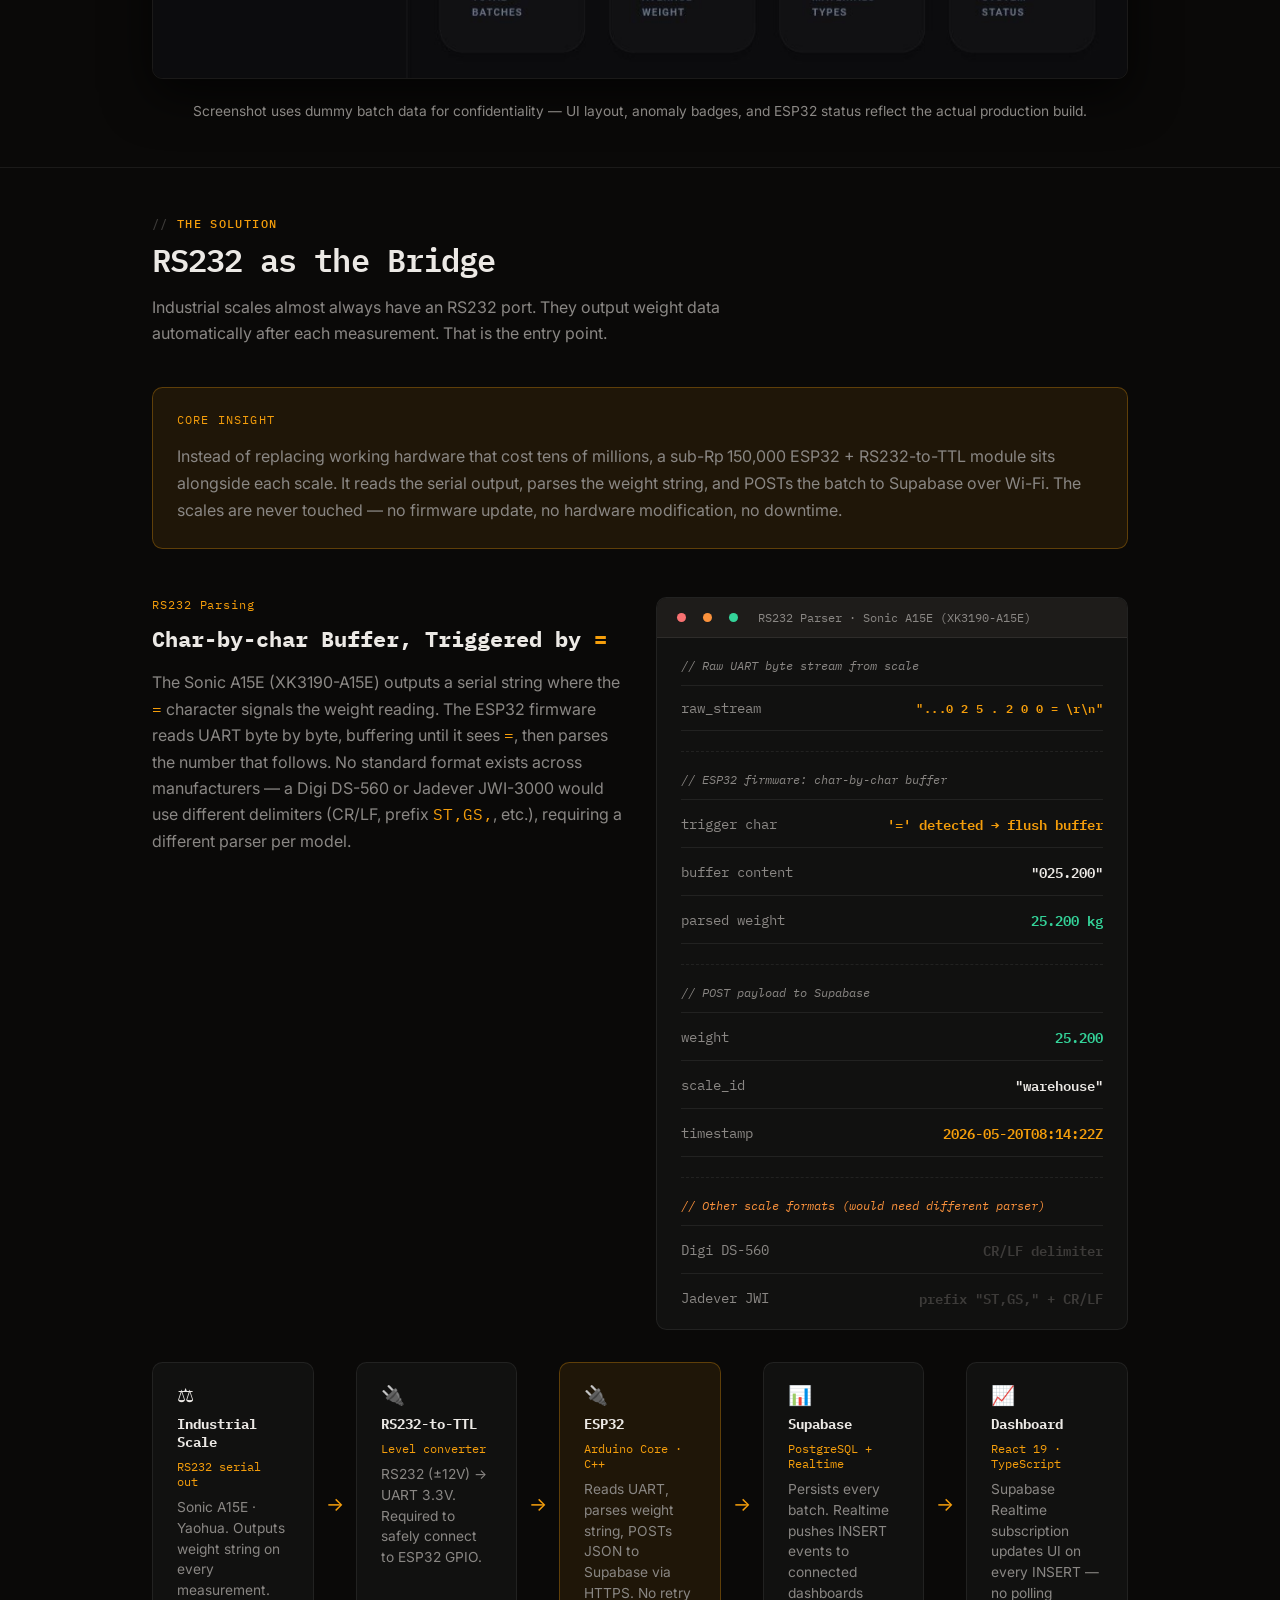
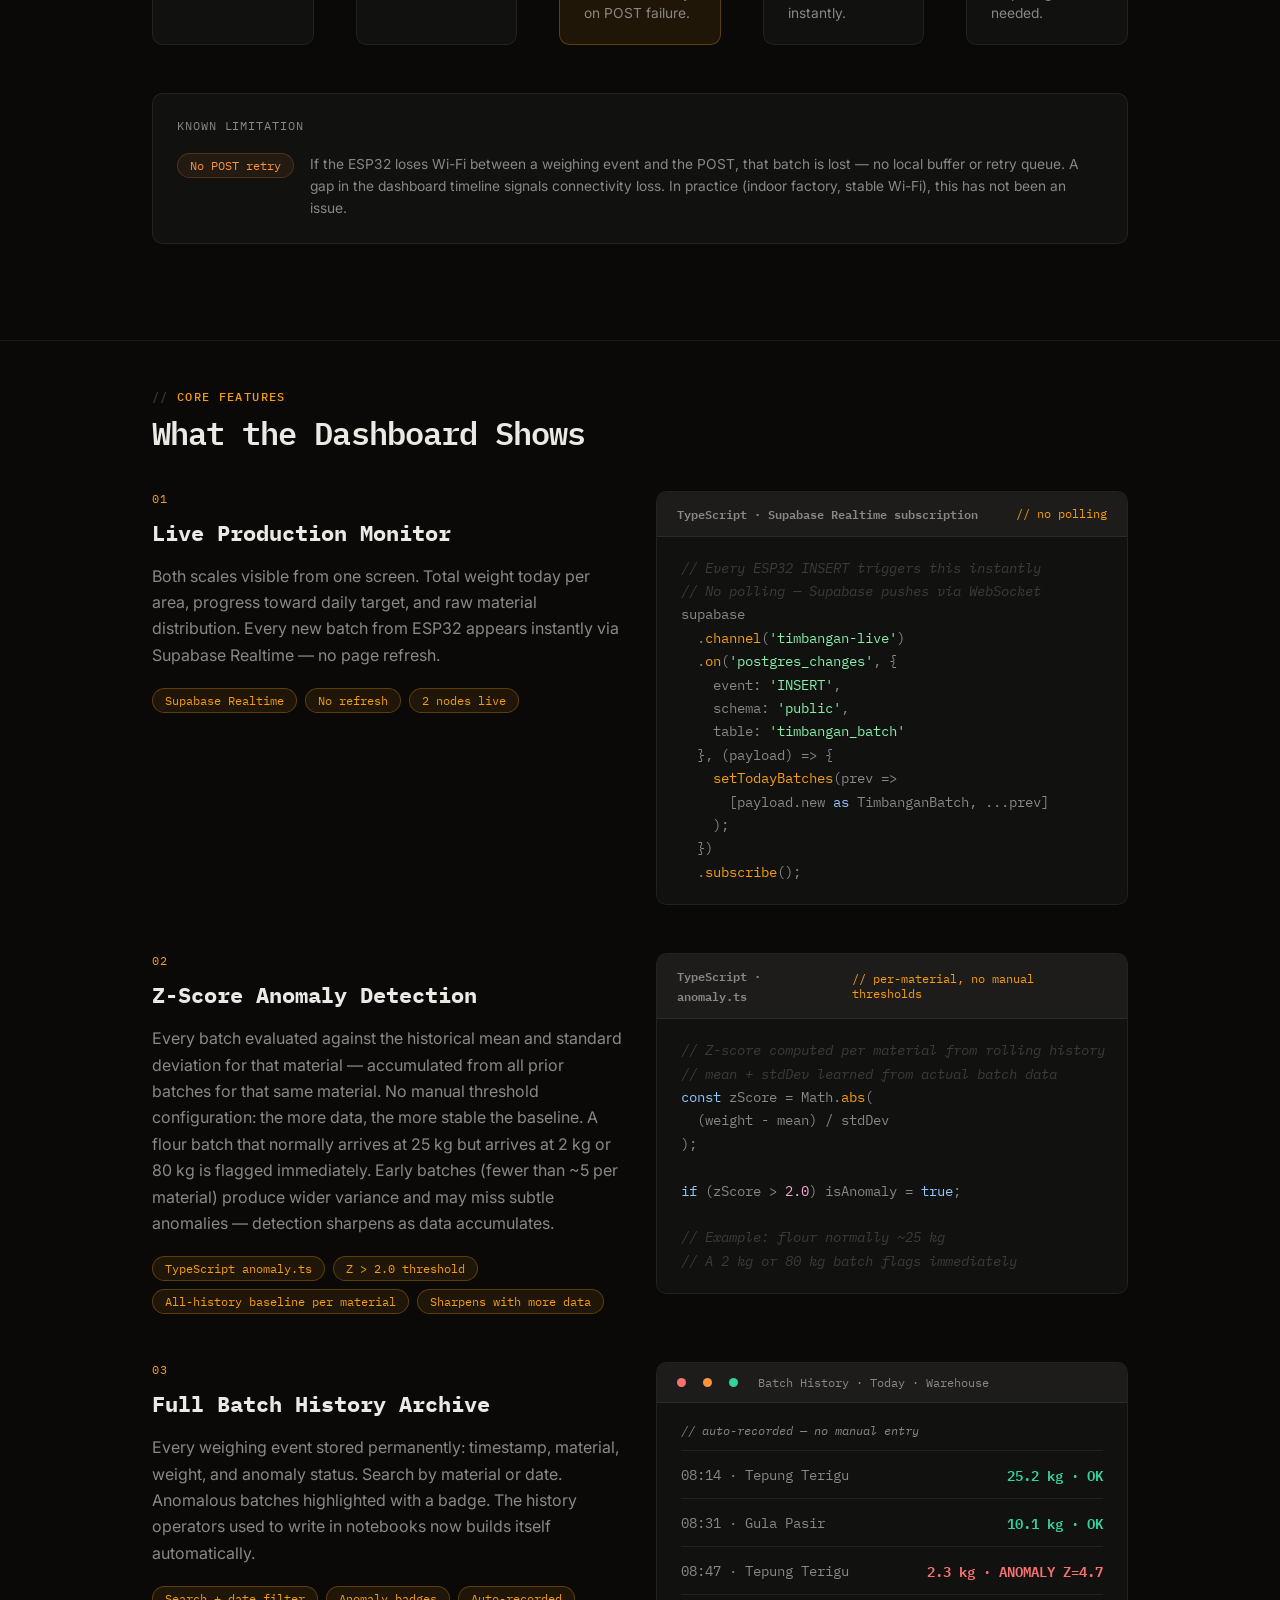
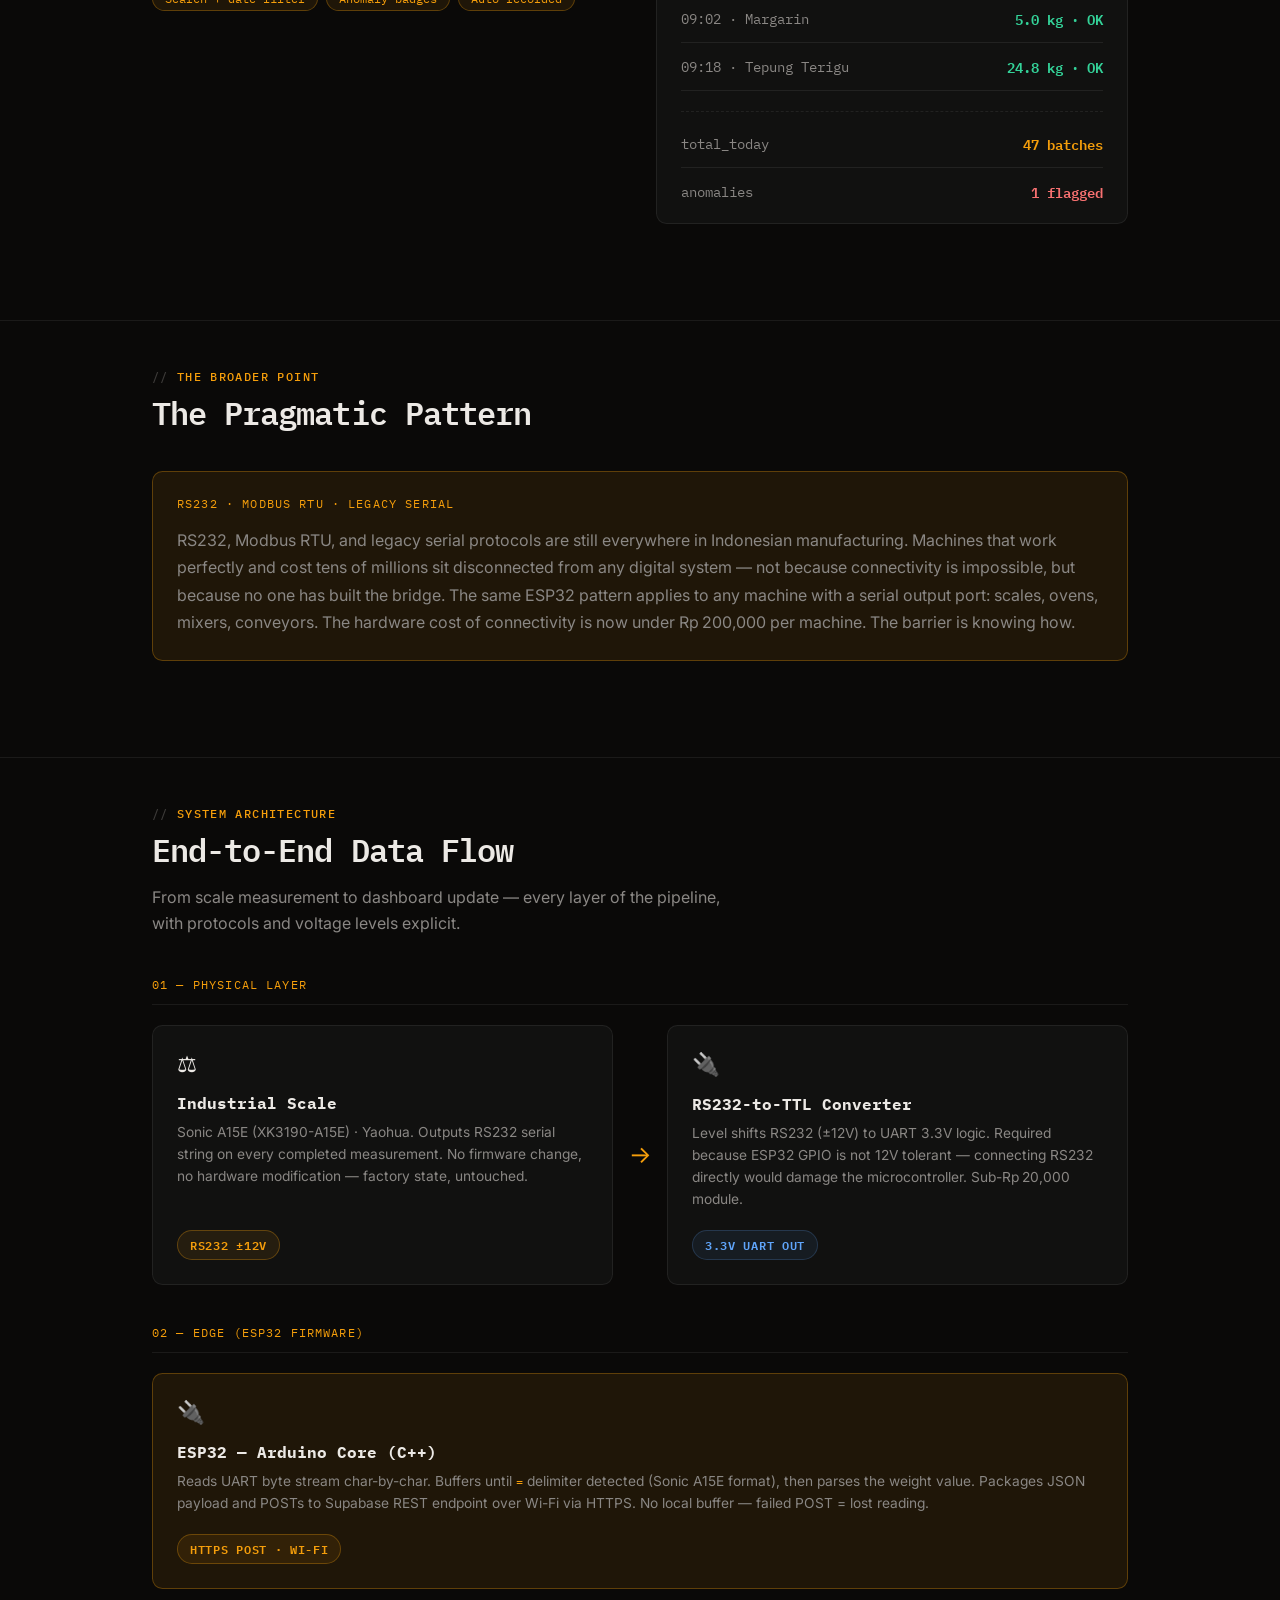
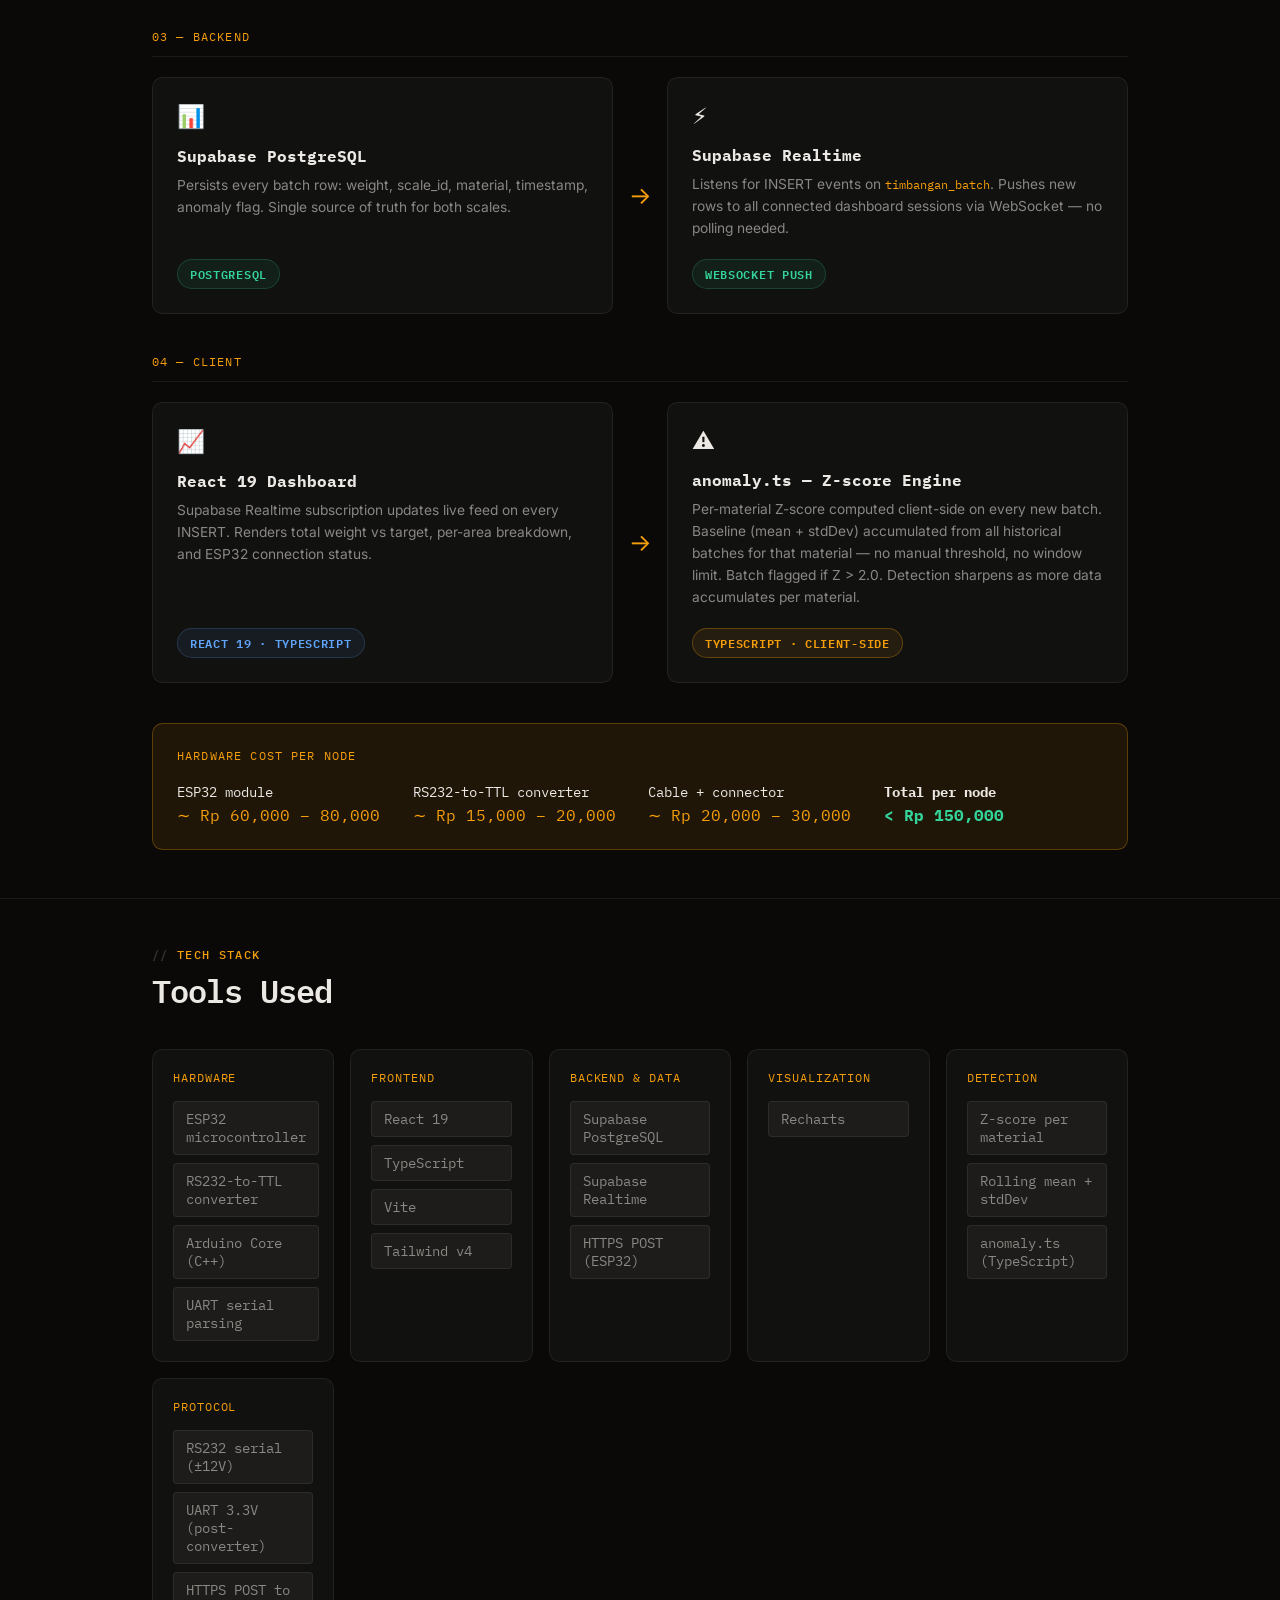
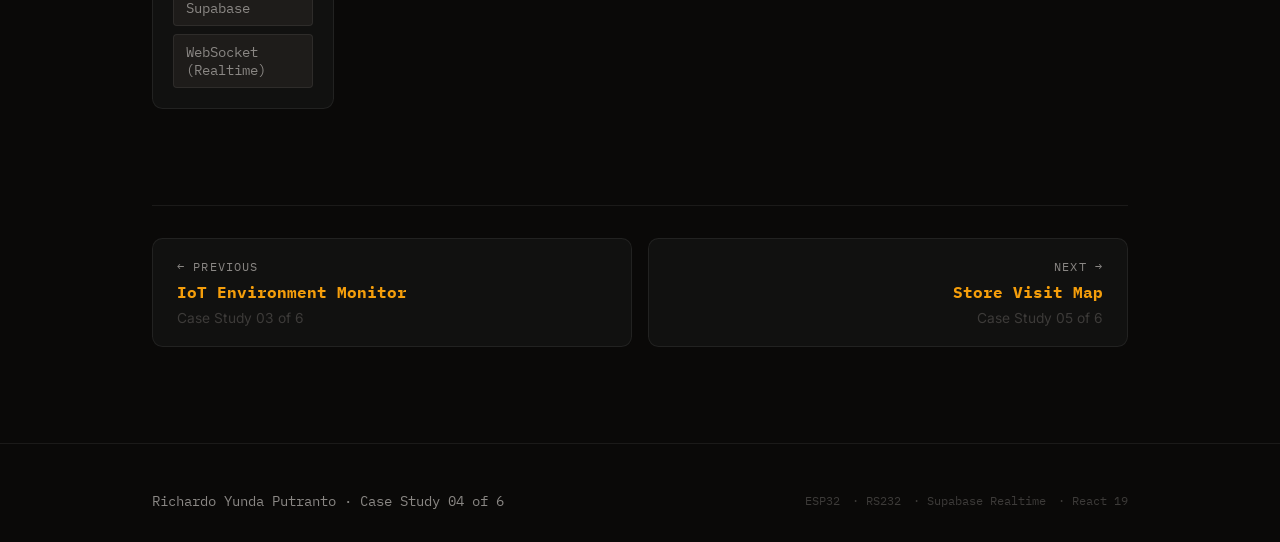
==== commit 59a83bf1: "Layer 3: business impact numbers across all projects XGBoost: '10+ people, 4-5 hours every morning. " ====
--- a/autoweigh-case-study.html
+++ b/autoweigh-case-study.html
@@ -650,7 +650,7 @@
     <div class="hero-eyebrow reveal">04 &middot; IoT &middot; Hardware &middot; Retrofit</div>
     <h1 class="hero-title reveal d1">AutoWeigh</h1>
     <div class="read-time reveal d2"><svg width="12" height="12" viewBox="0 0 24 24" fill="none" stroke="currentColor" stroke-width="2"><circle cx="12" cy="12" r="10"/><polyline points="12 6 12 12 16 14"/></svg>9 min read</div>
-    <p class="hero-sub reveal d2">Two industrial scales worked perfectly — but their data only existed on the display. No records, no alerts, no visibility from another room. Connected both to a live dashboard without replacing a single piece of hardware. Live in production.</p>
+    <p class="hero-sub reveal d2">Two industrial scales worked perfectly — but their data only existed on the display. Connected both to a live dashboard without replacing a single piece of hardware. ~13,000 kg weighed daily across both scales. Every batch recorded automatically — anomalous weights flagged before moving to the next stage.</p>
     <div class="hero-badges reveal d3">
       <span class="hbadge live">&#9679; Live in Production</span>
       <span class="hbadge cost">&lt; Rp 150,000 per node</span>
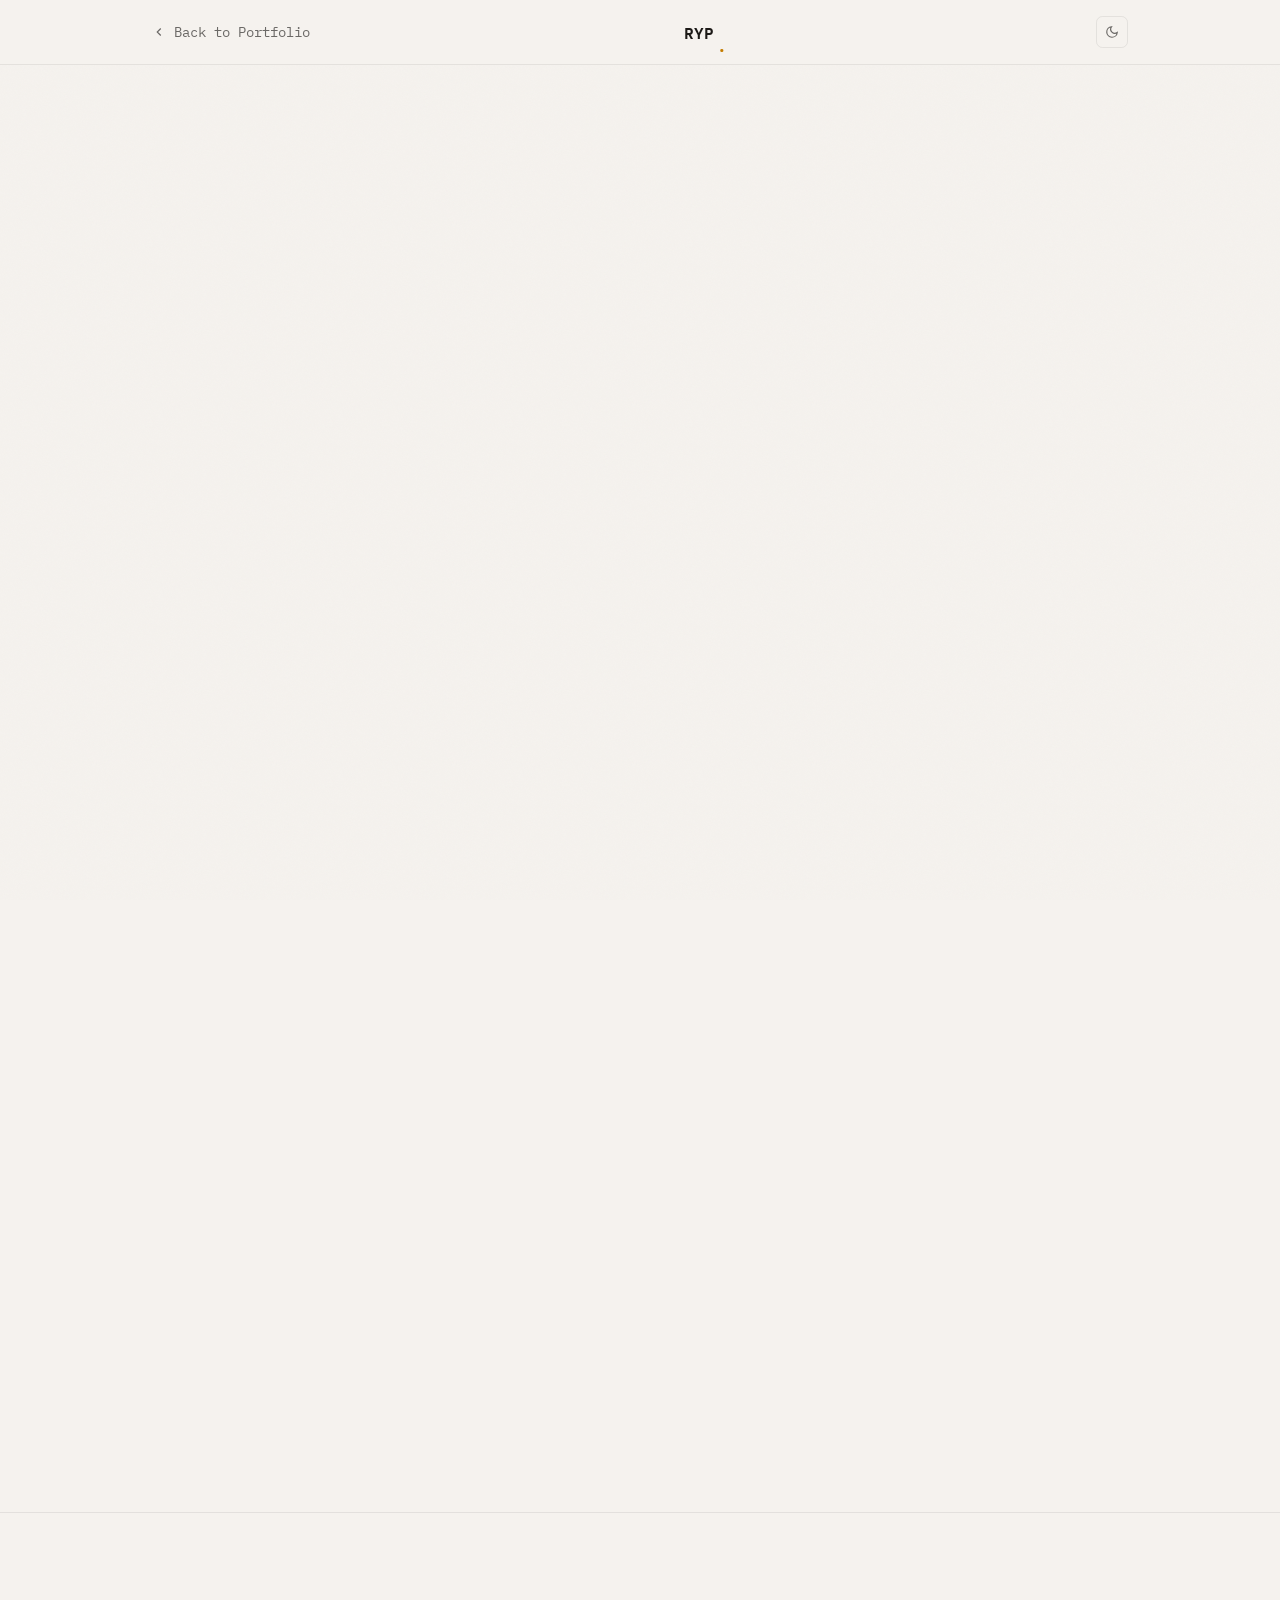
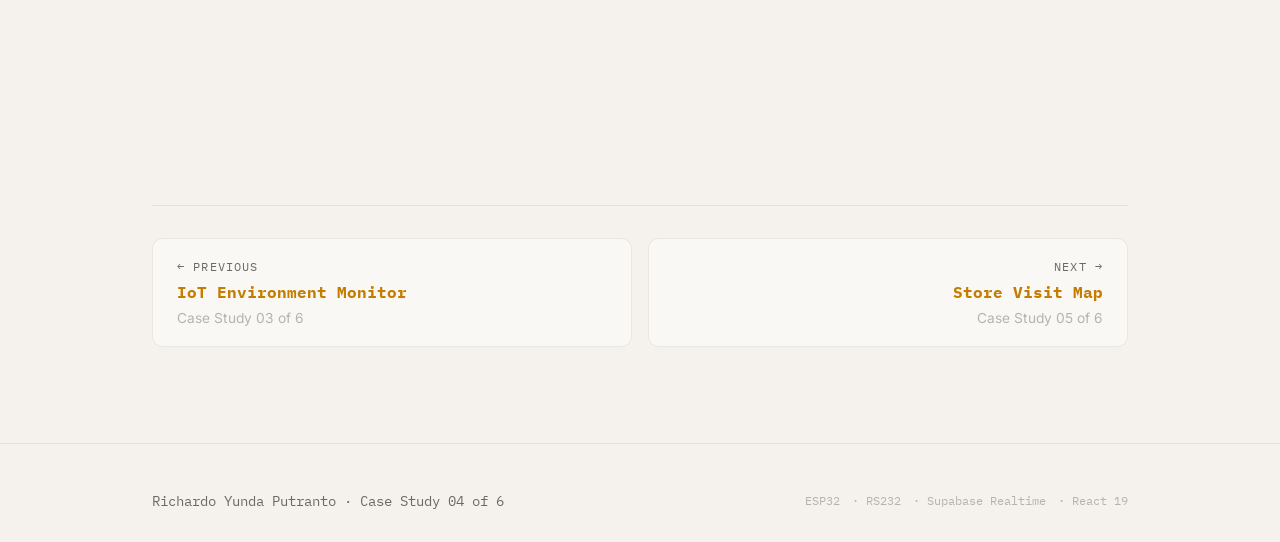
==== commit 2f9bee25: "feat: overhaul performance, UI/UX, and SEO - Extracted huge base64 images into physical .jpg files (" ====
--- a/autoweigh-case-study.html
+++ b/autoweigh-case-study.html
@@ -1,370 +1,34 @@
 <!DOCTYPE html>
 <html lang="en" data-theme="dark">
 <head>
+<script>
+  (function() {
+    var savedTheme = localStorage.getItem('theme');
+    var theme = savedTheme || (window.matchMedia('(prefers-color-scheme: dark)').matches ? 'dark' : 'light');
+    document.documentElement.setAttribute('data-theme', theme);
+  })();
+</script>
 <meta charset="UTF-8"/>
 <meta name="viewport" content="width=device-width,initial-scale=1"/>
 <title>AutoWeigh — Case Study · Richardo Yunda Putranto</title>
+<meta property="og:type" content="article"/>
+<meta property="og:title" content="AutoWeigh — Case Study · Richardo Yunda Putranto"/>
+<meta property="og:description" content="Modernizing two legacy industrial scales to full IoT connectivity without replacing a single piece of hardware."/>
+<meta name="twitter:card" content="summary"/>
+<meta name="twitter:title" content="AutoWeigh — Case Study · Richardo Yunda Putranto"/>
+<link rel="canonical" href="https://richardoyunda.github.io/portfolio/autoweigh-case-study.html"/>
+<link rel="icon" type="image/svg+xml" href="data:image/svg+xml,<svg xmlns='http://www.w3.org/2000/svg' viewBox='0 0 100 100'><text y='.9em' font-size='90' font-family='monospace' fill='%23f59e0b'>R</text></svg>"/>
 <meta name="description" content="Modernizing two legacy industrial scales to full IoT connectivity without replacing a single piece of hardware."/>
 <link rel="preconnect" href="https://fonts.googleapis.com"/>
 <link rel="preconnect" href="https://fonts.gstatic.com" crossorigin/>
-<link href="https://fonts.googleapis.com/css2?family=IBM+Plex+Mono:wght@400;600;700&family=Inter:wght@400;500;600&display=swap" rel="stylesheet"/>
+<link href="https://fonts.googleapis.com/css2?family=IBM+Plex+Mono:wght@400;500;600&family=Inter:wght@400;500;600&display=swap" rel="stylesheet"/>
 <style>
 
 
-/* ═══ TOKENS (identical to index.html) ═══ */
-:root{
-  --sp1:.25rem;--sp2:.5rem;--sp3:.75rem;--sp4:1rem;--sp5:1.25rem;
-  --sp6:1.5rem;--sp8:2rem;--sp10:2.5rem;--sp12:3rem;--sp16:4rem;--sp24:6rem;
-  --t2xs:clamp(.65rem,.6rem + .15vw,.75rem);
-  --txs:clamp(.75rem,.7rem + .2vw,.875rem);
-  --tsm:clamp(.875rem,.82rem + .25vw,1rem);
-  --tbase:clamp(1rem,.95rem + .2vw,1.1rem);
-  --tlg:clamp(1.125rem,1rem + .6vw,1.4rem);
-  --txl:clamp(1.4rem,1.1rem + 1.1vw,2rem);
-  --t2xl:clamp(1.8rem,1.2rem + 2vw,3rem);
-  --rsm:.25rem;--rmd:.4rem;--rlg:.65rem;--rxl:1rem;--rfull:9999px;
-  --ease:cubic-bezier(.16,1,.3,1);--tr:200ms var(--ease);
-  --mono:'IBM Plex Mono','Courier New',monospace;
-  --body:'Inter',system-ui,sans-serif;
-}
-[data-theme="dark"]{
-  --bg:#0a0908;--sf:#111110;--sf2:#171614;--sf3:#1e1c1a;--sf4:#252320;
-  --bd:rgba(255,255,255,.07);--bdh:rgba(255,255,255,.14);--bda:rgba(245,158,11,.3);
-  --tx:#ece9e5;--txm:#8a8784;--txf:#3d3b39;
-  --amb:#f59e0b;--adim:rgba(245,158,11,.09);--aglow:rgba(245,158,11,.05);
-  --grn:#34d399;--blu:#60a5fa;--pur:#a78bfa;--org:#fb923c;--red:#f87171;
-  --shsm:0 1px 4px rgba(0,0,0,.5);--shmd:0 6px 24px rgba(0,0,0,.6);
-  --shlg:0 16px 48px rgba(0,0,0,.7);--shglow:0 0 48px rgba(245,158,11,.07);
-}
-[data-theme="light"]{
-  --bg:#f5f2ee;--sf:#faf8f5;--sf2:#fff;--sf3:#eeebe6;--sf4:#e5e2dc;
-  --bd:rgba(0,0,0,.07);--bdh:rgba(0,0,0,.13);--bda:rgba(180,90,0,.25);
-  --tx:#1c1a17;--txm:#6b6966;--txf:#b5b3b0;
-  --amb:#c47d00;--adim:rgba(196,125,0,.08);--aglow:rgba(196,125,0,.04);
-  --grn:#059669;--blu:#2563eb;--pur:#7c3aed;--org:#ea580c;--red:#dc2626;
-  --shsm:0 1px 4px rgba(0,0,0,.06);--shmd:0 6px 24px rgba(0,0,0,.09);
-  --shlg:0 16px 48px rgba(0,0,0,.13);--shglow:0 0 48px rgba(196,125,0,.06);
-}
-
-/* ═══ RESET ═══ */
-*,*::before,*::after{box-sizing:border-box;margin:0;padding:0;}
-html{-webkit-font-smoothing:antialiased;scroll-behavior:smooth;scroll-padding-top:68px;}
-body{font-family:var(--body);background:var(--bg);color:var(--tx);overflow-x:hidden;transition:background .3s,color .3s;}
-h1,h2,h3,h4{font-family:var(--mono);text-wrap:balance;line-height:1.1;}
-img,svg{display:block;max-width:100%;}
-ul{list-style:none;}
-a{color:inherit;text-decoration:none;}
-button{background:none;border:none;font:inherit;color:inherit;}
-::selection{background:var(--adim);color:var(--tx);}
-:focus-visible{outline:2px solid var(--amb);outline-offset:3px;border-radius:var(--rsm);}
-@media(prefers-reduced-motion:reduce){*,*::before,*::after{animation-duration:.01ms!important;transition-duration:.01ms!important;}}
-.container{max-width:1040px;margin-inline:auto;padding-inline:var(--sp8);}
-section{padding-block:clamp(var(--sp8),4vw,var(--sp12));}
-
-/* ═══ NOISE + GLOW BG ═══ */
-body::before{content:'';position:fixed;inset:0;z-index:-2;pointer-events:none;
-  background-image:url("data:image/svg+xml,%3Csvg viewBox='0 0 512 512' xmlns='http://www.w3.org/2000/svg'%3E%3Cfilter id='n'%3E%3CfeTurbulence type='fractalNoise' baseFrequency='0.72' numOctaves='4' stitchTiles='stitch'/%3E%3C/filter%3E%3Crect width='100%25' height='100%25' filter='url(%23n)' opacity='0.025'/%3E%3C/svg%3E");
-  background-size:180px;}
-
-/* ═══ CODE BLOCK ═══ */
-.code-block{background:var(--sf);border:1px solid var(--bd);border-radius:var(--rlg);overflow:hidden;}
-.code-bar{background:var(--sf3);padding:var(--sp3) var(--sp5);display:flex;align-items:center;justify-content:space-between;border-bottom:1px solid var(--bd);gap:var(--sp4);}
-.code-lang{font-family:var(--mono);font-size:var(--t2xs);color:var(--amb);font-weight:600;}
-.code-note{font-family:var(--mono);font-size:var(--t2xs);color:var(--txf);}
-.code-body{padding:var(--sp6);margin:0;font-family:var(--mono);font-size:12.5px;line-height:1.85;color:var(--tx);overflow-x:auto;background:var(--sf);}
-.code-body::-webkit-scrollbar{height:4px;}
-.code-body::-webkit-scrollbar-thumb{background:rgba(245,158,11,.2);border-radius:2px;}
-.code-c{color:var(--txf);}
-.code-kw{color:var(--pur);}
-.code-s{color:var(--grn);}
-.code-fn{color:var(--amb);}
-.code-n{color:var(--org);}
-.code-note-row{display:grid;grid-template-columns:repeat(4,1fr);gap:var(--sp3);margin-top:var(--sp4);}
-.code-note-item{background:var(--sf);border:1px solid var(--bd);border-radius:var(--rmd);padding:var(--sp3) var(--sp4);}
-.code-note-lbl{font-family:var(--mono);font-size:var(--t2xs);color:var(--txf);letter-spacing:.08em;text-transform:uppercase;margin-bottom:4px;}
-.code-note-val{font-family:var(--mono);font-size:var(--tsm);color:var(--tx);}
-@media(max-width:700px){.code-note-row{grid-template-columns:1fr 1fr;}}
-@media(max-width:480px){.code-note-row{grid-template-columns:1fr;}}
-
-/* ═══ CH IMPACT PILLS ═══ */
-.ch-impact-row{display:flex;flex-wrap:wrap;gap:var(--sp2);margin-bottom:var(--sp3);}
-.ch-impact-pill{font-family:var(--mono);font-size:10px;font-weight:600;letter-spacing:.06em;padding:2px 8px;border-radius:var(--rfull);background:var(--adim);color:var(--amb);border:1px solid var(--bda);}
-.ch-impact-pill.grn{background:rgba(52,211,153,.08);color:var(--grn);border-color:rgba(52,211,153,.2);}
-
-/* ═══ TRIAL BADGE ═══ */
-.trial-badge{display:inline-flex;align-items:center;gap:var(--sp2);font-family:var(--mono);font-size:var(--t2xs);color:var(--org);background:rgba(251,146,60,.08);border:1px solid rgba(251,146,60,.25);padding:var(--sp2) var(--sp4);border-radius:var(--rfull);margin-bottom:var(--sp5);}
-
-/* ═══ HERO IMPACT ═══ */
-.hero-impact{font-size:var(--tsm);color:var(--txm);max-width:50ch;line-height:1.72;margin-bottom:var(--sp6);padding-left:var(--sp4);border-left:2px solid var(--bda);}
-
-/* ═══ SCROLLBAR ═══ */
-::-webkit-scrollbar{width:6px;height:6px;}
-::-webkit-scrollbar-track{background:transparent;}
-::-webkit-scrollbar-thumb{background:rgba(245,158,11,.25);border-radius:3px;}
-::-webkit-scrollbar-thumb:hover{background:rgba(245,158,11,.5);}
-[data-theme="light"] ::-webkit-scrollbar-thumb{background:rgba(196,125,0,.2);}
-[data-theme="light"] ::-webkit-scrollbar-thumb:hover{background:rgba(196,125,0,.4);}
-* { scrollbar-width: thin; scrollbar-color: rgba(245,158,11,.25) transparent; }
-
-/* ═══ PROGRESS BAR ═══ */
-.progbar{position:fixed;top:0;left:0;height:2px;width:0%;background:var(--amb);z-index:9999;box-shadow:0 0 6px rgba(245,158,11,.5);transition:width .06s linear;}
-
-/* ═══ NAV ═══ */
-nav{position:sticky;top:0;z-index:100;background:rgba(10,9,8,.88);backdrop-filter:blur(20px) saturate(1.4);-webkit-backdrop-filter:blur(20px) saturate(1.4);border-bottom:1px solid var(--bd);}
-[data-theme="light"] nav{background:rgba(245,242,238,.88);}
-.nav-in{max-width:1040px;margin-inline:auto;padding:var(--sp4) var(--sp8);display:flex;align-items:center;justify-content:space-between;gap:var(--sp4);}
-.nav-back{display:inline-flex;align-items:center;gap:var(--sp2);font-family:var(--mono);font-size:var(--txs);color:var(--txm);transition:color var(--tr);}
-.nav-back:hover{color:var(--amb);}
-.nav-back svg{width:14px;height:14px;}
-.nav-logo{font-family:var(--mono);font-size:var(--tsm);font-weight:600;color:var(--tx);display:flex;align-items:center;gap:3px;transition:color var(--tr);}
-.nav-logo .dot{color:var(--amb);}
-.nav-logo:hover{color:var(--amb);}
-.tbtn{width:32px;height:32px;display:flex;align-items:center;justify-content:center;border:1px solid var(--bd);border-radius:var(--rmd);color:var(--txm);transition:all var(--tr);}
-.tbtn:hover{color:var(--tx);border-color:var(--bdh);}
-
-/* ═══ HERO ═══ */
-.hero{padding-block:clamp(var(--sp12),5vw,var(--sp16)) var(--sp6);}
-.crumb{display:flex;align-items:center;gap:var(--sp2);font-family:var(--mono);font-size:var(--t2xs);color:var(--txf);margin-bottom:var(--sp5);}
-.crumb svg{width:10px;height:10px;flex-shrink:0;}
-.crumb a{color:var(--txm);transition:color var(--tr);}
-.crumb a:hover{color:var(--amb);}
-.eyebrow{display:inline-flex;align-items:center;gap:var(--sp2);font-family:var(--mono);font-size:var(--txs);color:var(--amb);letter-spacing:.12em;text-transform:uppercase;font-weight:500;background:var(--adim);border:1px solid var(--bda);padding:var(--sp1) var(--sp3);border-radius:var(--rfull);margin-bottom:var(--sp6);}
-.eyebrow .pulse{width:6px;height:6px;border-radius:50%;background:var(--amb);animation:pls 2s ease-in-out infinite;flex-shrink:0;}
-@keyframes pls{0%,100%{opacity:1;transform:scale(1);}50%{opacity:.5;transform:scale(.8);}}
-.hero-title{font-size:clamp(2rem,1rem + 4vw,4.5rem);font-weight:600;letter-spacing:-.04em;line-height:.95;color:var(--tx);margin-bottom:var(--sp6);}
-.hero-title .a{color:var(--amb);}
-.hero-sub{font-size:var(--tsm);color:var(--txm);max-width:64ch;line-height:1.78;margin-bottom:var(--sp8);}
-.scale-row{display:flex;flex-wrap:wrap;gap:var(--sp2);margin-bottom:var(--sp8);}
-.sc-pill{display:inline-flex;align-items:center;gap:5px;font-family:var(--mono);font-size:var(--t2xs);color:var(--txm);background:var(--sf);border:1px solid var(--bd);padding:3px 10px;border-radius:var(--rfull);}
-.sc-pill .dot{width:5px;height:5px;border-radius:50%;background:var(--grn);}
-.eff-callout{display:flex;align-items:center;gap:var(--sp4);flex-wrap:wrap;margin-bottom:var(--sp8);background:var(--sf);border:1px solid var(--bd);border-radius:var(--rlg);padding:var(--sp5) var(--sp6);}
-.eff-block{display:flex;flex-direction:column;gap:3px;}
-.eff-val{font-family:var(--mono);font-size:var(--txl);font-weight:600;}
-.eff-block.old .eff-val{color:var(--red);}
-.eff-block.new .eff-val{color:var(--grn);}
-.eff-block.extra .eff-val{color:var(--amb);}
-.eff-lbl{font-family:var(--mono);font-size:var(--t2xs);color:var(--txf);}
-.eff-arr{color:var(--txf);}
-.eff-arr svg{width:16px;height:16px;}
-.meta-row{display:grid;grid-template-columns:repeat(4,1fr);border:1px solid var(--bd);border-radius:var(--rlg);overflow:hidden;background:var(--sf);}
-.meta{padding:var(--sp4) var(--sp5);border-right:1px solid var(--bd);}
-.meta:last-child{border-right:none;}
-.meta-l{font-family:var(--mono);font-size:var(--t2xs);color:var(--txf);display:block;margin-bottom:var(--sp2);letter-spacing:.08em;text-transform:uppercase;}
-.meta-v{font-family:var(--mono);font-size:var(--txs);color:var(--tx);}
-
-/* ═══ TLDR ═══ */
-.tldr-box{background:var(--aglow);border:1px solid rgba(245,158,11,.18);border-radius:var(--rlg);padding:var(--sp5) var(--sp6);margin-bottom:var(--sp8);}
-.tldr-lbl{font-family:var(--mono);font-size:10px;font-weight:700;letter-spacing:.12em;text-transform:uppercase;color:var(--amb);margin-bottom:var(--sp4);display:flex;align-items:center;gap:6px;}
-.tldr-lbl::after{content:'';flex:1;height:1px;background:rgba(245,158,11,.15);}
-.tldr-rows{display:flex;flex-direction:column;gap:var(--sp3);}
-.tldr-row{display:grid;grid-template-columns:90px 1fr;gap:var(--sp3);align-items:baseline;}
-.tldr-key{font-family:var(--mono);font-size:10px;font-weight:700;color:var(--txf);letter-spacing:.06em;text-transform:uppercase;}
-.tldr-txt{font-size:var(--tsm);color:var(--txm);line-height:1.6;}
-
-/* ═══ SECTION ═══ */
-.sec-lbl{font-family:var(--mono);font-size:var(--txs);color:var(--amb);letter-spacing:.14em;text-transform:uppercase;font-weight:500;display:flex;align-items:center;gap:var(--sp2);margin-bottom:var(--sp3);}
-.sec-lbl::before{content:'//';color:var(--txf);}
-.sec-title{font-size:var(--t2xl);font-weight:600;letter-spacing:-.03em;color:var(--tx);margin-bottom:var(--sp3);}
-.sec-sub{font-size:var(--tsm);color:var(--txm);max-width:60ch;line-height:1.75;margin-bottom:var(--sp6);}
-.sec-head{margin-bottom:var(--sp8);}
-hr.dv{border:none;border-top:1px solid var(--bd);}
-
-/* ═══ IMPACT GRID ═══ */
-.impact-grid{display:grid;grid-template-columns:repeat(4,1fr);gap:var(--sp4);}
-.ic{background:var(--sf);border:1px solid var(--bd);border-radius:var(--rlg);padding:var(--sp6);transition:border-color var(--tr),box-shadow var(--tr);}
-.ic:hover{border-color:var(--bdh);box-shadow:var(--shmd);transform:translateY(-2px);}
-.ic{transition:border-color .3s var(--ease),box-shadow .3s var(--ease),transform .25s var(--ease);}
-.ic.hi{border-color:var(--bda);background:var(--sf2);box-shadow:var(--shglow);}
-.ic-num{font-family:var(--mono);font-size:var(--txl);font-weight:600;line-height:1;margin-bottom:var(--sp2);}
-.ic-num .suf{font-size:.6em;}
-.ic-num.grn{color:var(--grn);}
-.ic-num.amb{color:var(--amb);}
-.ic-num.blu{color:var(--blu);}
-.ic-lbl{font-family:var(--mono);font-size:var(--t2xs);color:var(--txf);letter-spacing:.06em;text-transform:uppercase;margin-bottom:var(--sp2);}
-.ic-sub{font-size:11px;color:var(--txm);line-height:1.5;}
-
-/* ═══ PROBLEM ═══ */
-.prob-grid{display:grid;grid-template-columns:repeat(3,1fr);gap:var(--sp4);margin-bottom:var(--sp8);}
-.prob-card{background:var(--sf);border:1px solid var(--bd);border-radius:var(--rlg);padding:var(--sp6);position:relative;overflow:hidden;transition:border-color .3s var(--ease),box-shadow .3s var(--ease),transform .25s var(--ease);}
-.prob-card::before{content:'';position:absolute;left:0;top:14px;bottom:14px;width:2px;background:var(--amb);border-radius:2px;transform:scaleY(0);transform-origin:bottom;transition:transform .35s var(--ease);}
-.prob-card:hover{border-color:var(--bdh);box-shadow:var(--shmd);transform:translateY(-2px);}
-.prob-card:hover::before{transform:scaleY(1);}
-.prob-card:hover{border-color:var(--bdh);box-shadow:var(--shsm);}
-.prob-ico{width:36px;height:36px;border-radius:var(--rmd);display:flex;align-items:center;justify-content:center;margin-bottom:var(--sp4);flex-shrink:0;}
-.prob-ico.red{background:rgba(248,113,113,.1);color:var(--red);}
-.prob-ico.amb{background:var(--adim);color:var(--amb);}
-.prob-title{font-family:var(--mono);font-size:var(--tsm);font-weight:600;color:var(--tx);margin-bottom:var(--sp3);line-height:1.3;}
-.prob-desc{font-size:var(--tsm);color:var(--txm);line-height:1.72;}
-
-/* ═══ BEFORE/AFTER ═══ */
-.ba-wrap{display:grid;grid-template-columns:1fr auto 1fr;gap:var(--sp4);}
-.ba-col{background:var(--sf);border:1px solid var(--bd);border-radius:var(--rlg);padding:var(--sp5) var(--sp6);}
-.ba-head{font-family:var(--mono);font-size:var(--txs);font-weight:600;color:var(--txm);margin-bottom:var(--sp5);display:flex;align-items:center;gap:var(--sp2);}
-.ba-head svg{width:13px;height:13px;}
-.ba-before .ba-head{color:var(--red);}
-.ba-after .ba-head{color:var(--grn);}
-.ba-list{display:flex;flex-direction:column;gap:var(--sp3);}
-.ba-list li{display:flex;align-items:flex-start;gap:var(--sp3);font-size:var(--tsm);color:var(--txm);line-height:1.6;}
-.dot{width:6px;height:6px;border-radius:50%;flex-shrink:0;margin-top:6px;}
-.dot.red{background:var(--red);}
-.dot.grn{background:var(--grn);}
-.dot.amb{background:var(--amb);}
-.ba-divider{display:flex;align-items:center;justify-content:center;}
-.ba-arr{width:36px;height:36px;background:var(--sf);border:1px solid var(--bd);border-radius:50%;display:flex;align-items:center;justify-content:center;color:var(--txf);}
-.ba-arr svg{width:16px;height:16px;}
-
-/* ═══ CHALLENGE ═══ */
-.challenge-block{border:1px solid var(--bd);border-radius:var(--rlg);overflow:hidden;margin-bottom:var(--sp4);position:relative;transition:border-color .3s var(--ease),box-shadow .3s var(--ease),transform .25s var(--ease);}
-.challenge-block::before{content:'';position:absolute;left:0;top:14px;bottom:14px;width:2px;background:var(--amb);border-radius:2px;transform:scaleY(0);transform-origin:bottom;transition:transform .35s var(--ease);z-index:1;}
-.challenge-block:hover{border-color:var(--bdh);box-shadow:var(--shmd);transform:translateY(-2px);}
-.challenge-block:hover::before{transform:scaleY(1);}
-.challenge-layout{display:grid;grid-template-columns:1fr 1fr;gap:0;}
-.challenge-layout-rev .ch-mock{order:-1;}
-.ch-text{padding:var(--sp8);}
-.challenge-layout .ch-text{border-right:1px solid var(--bd);}
-.challenge-layout-rev .ch-text{border-left:1px solid var(--bd);}
-.ch-num{font-family:var(--mono);font-size:var(--txs);color:var(--txf);margin-bottom:var(--sp4);}
-.ch-title{font-family:var(--mono);font-size:var(--tbase);font-weight:600;color:var(--tx);margin-bottom:var(--sp4);line-height:1.3;}
-.ch-desc{font-size:var(--tsm);color:var(--txm);line-height:1.72;margin-bottom:var(--sp5);}
-.ch-bullets{display:flex;flex-direction:column;gap:var(--sp3);}
-.fb{display:flex;align-items:flex-start;gap:var(--sp3);font-size:var(--tsm);color:var(--txm);line-height:1.6;}
-.fb-dot{width:6px;height:6px;border-radius:50%;flex-shrink:0;margin-top:6px;}
-.fb-dot.pri{background:var(--amb);}
-.fb-dot.grn{background:var(--grn);}
-.fb-dot.red{background:var(--red);}
-.fb-dot.amb{background:var(--amb);}
-.ch-mock{padding:var(--sp6);background:var(--sf3);display:flex;flex-direction:column;}
-
-/* ═══ TERMINAL MOCK ═══ */
-.term-mock{background:var(--sf);border:1px solid var(--bd);border-radius:var(--rlg);overflow:hidden;flex:1;display:flex;flex-direction:column;}
-.term-bar{background:var(--sf3);padding:.5rem var(--sp4);display:flex;align-items:center;gap:var(--sp2);border-bottom:1px solid var(--bd);}
-.tmdot{width:8px;height:8px;border-radius:50%;}
-.tm-ttl{flex:1;font-family:var(--mono);font-size:10px;color:var(--txf);}
-.tm-body{padding:var(--sp4);font-family:var(--mono);font-size:11px;line-height:1.8;flex:1;}
-.tm-lbl{font-size:10px;color:var(--txf);letter-spacing:.06em;text-transform:uppercase;margin-bottom:var(--sp2);margin-top:var(--sp2);}
-.tm-lbl:first-child{margin-top:0;}
-.tmr{display:flex;justify-content:space-between;margin-bottom:2px;}
-.tmk{color:var(--txm);}
-.tmv{font-weight:500;color:var(--tx);}
-.tmv.pri,.tmv.amb{color:var(--amb);}
-.tmv.grn{color:var(--grn);}
-.tmv.red{color:var(--red);}
-.tm-div{height:1px;background:var(--bd);margin:var(--sp3) 0;}
-code.ic2{font-family:var(--mono);font-size:.9em;background:var(--sf3);border:1px solid var(--bd);padding:1px 5px;border-radius:var(--rsm);color:var(--amb);}
-
-/* ═══ DIAG BOX ═══ */
-.diag-box{background:var(--sf);border:1px solid var(--bd);border-radius:var(--rlg);overflow:hidden;}
-.diag-head{font-family:var(--mono);font-size:var(--txs);color:var(--txm);padding:var(--sp4) var(--sp5);border-bottom:1px solid var(--bd);}
-.diag-body{padding:var(--sp4) var(--sp5);display:flex;flex-direction:column;gap:var(--sp3);}
-.diag-line{font-family:var(--mono);font-size:11px;line-height:1.6;}
-.diag-line.warn{color:var(--amb);}
-.diag-line.ok{color:var(--grn);}
-.diag-line.info{color:var(--txm);}
-
-/* ═══ FEATURE GROUPS ═══ */
-.fg-pills{display:flex;flex-wrap:wrap;gap:var(--sp2);margin-bottom:var(--sp8);}
-.fg-pill{font-family:var(--mono);font-size:var(--t2xs);padding:3px 10px;border-radius:var(--rfull);background:var(--sf);border:1px solid var(--bd);color:var(--txm);}
-.fg-pill-hi{background:var(--adim);border-color:var(--bda);color:var(--amb);}
-.fg-list{display:flex;flex-direction:column;gap:var(--sp4);}
-.fg-block{background:var(--sf);border:1px solid var(--bd);border-radius:var(--rlg);padding:var(--sp6);position:relative;overflow:hidden;transition:border-color .3s var(--ease),box-shadow .3s var(--ease),transform .25s var(--ease);}
-.fg-block::before{content:'';position:absolute;left:0;top:14px;bottom:14px;width:2px;background:var(--amb);border-radius:2px;transform:scaleY(0);transform-origin:bottom;transition:transform .35s var(--ease);}
-.fg-block:hover{border-color:var(--bdh);box-shadow:var(--shmd);transform:translateY(-2px);}
-.fg-block:hover::before{transform:scaleY(1);}
-.fg-block:hover{border-color:var(--bdh);}
-.fg-block-hi{border-color:var(--bda);background:var(--sf2);}
-.fg-hd{display:flex;align-items:center;gap:var(--sp4);margin-bottom:var(--sp5);flex-wrap:wrap;}
-.fg-n{font-family:var(--mono);font-size:var(--txs);color:var(--txf);}
-.fg-t{font-family:var(--mono);font-size:var(--tbase);font-weight:600;color:var(--tx);}
-.fg-s{font-family:var(--mono);font-size:var(--t2xs);color:var(--txm);}
-.fg-rows{display:flex;flex-direction:column;gap:0;}
-.fg-rows .fgr:last-child{border-bottom:none;}
-.fgr{display:grid;grid-template-columns:1fr 1.5fr;gap:var(--sp6);align-items:start;padding:var(--sp3) 0;border-bottom:1px solid var(--bd);}
-.fgk{padding-top:2px;}
-.fgv{font-size:var(--tsm);color:var(--txm);line-height:1.65;}
-.fg-callout{font-size:var(--tsm);color:var(--txm);line-height:1.72;padding:var(--sp4) var(--sp5);border-radius:var(--rmd);background:var(--sf3);border-left:2px solid var(--bd);margin-bottom:var(--sp5);}
-.fg-callout-hi{border-left-color:var(--amb);background:var(--aglow);}
-
-/* ═══ BENCH TABLE ═══ */
-.bench-wrap{overflow-x:auto;border:1px solid var(--bd);border-radius:var(--rlg);overflow:hidden;}
-.bench-table{width:100%;border-collapse:collapse;font-family:var(--mono);font-size:var(--tsm);min-width:560px;}
-.bench-table th{text-align:left;padding:var(--sp3) var(--sp4);border-bottom:1px solid var(--bd);font-size:var(--t2xs);color:var(--txf);letter-spacing:.08em;text-transform:uppercase;}
-.bench-table td{padding:var(--sp3) var(--sp4);border-bottom:1px solid var(--bd);color:var(--txm);}
-.bench-table tr:last-child td{border-bottom:none;}
-.bench-table tr.hi td{color:var(--tx);background:var(--adim);}
-.bench-table tr.hi td:first-child{border-left:2px solid var(--amb);}
-
-/* ═══ BIAS BOX ═══ */
-.bias-box{background:var(--sf2);border:1px solid var(--bda);border-radius:var(--rlg);padding:var(--sp6);}
-.bias-lbl{font-family:var(--mono);font-size:var(--t2xs);color:var(--amb);letter-spacing:.1em;text-transform:uppercase;margin-bottom:var(--sp3);}
-.bias-num{font-family:var(--mono);font-size:var(--t2xl);font-weight:600;color:var(--tx);margin-bottom:var(--sp4);}
-.bias-desc{font-size:var(--tsm);color:var(--txm);line-height:1.72;}
-
-/* ═══ IMPACT LIST ═══ */
-.impact-list{display:flex;flex-direction:column;gap:var(--sp4);}
-.impact-item{display:flex;align-items:flex-start;gap:var(--sp5);background:var(--sf);border:1px solid var(--bd);border-radius:var(--rlg);padding:var(--sp6);position:relative;overflow:hidden;transition:border-color .3s var(--ease),box-shadow .3s var(--ease),transform .25s var(--ease);}
-.impact-item::before{content:'';position:absolute;left:0;top:14px;bottom:14px;width:2px;background:var(--amb);border-radius:2px;transform:scaleY(0);transform-origin:bottom;transition:transform .35s var(--ease);}
-.impact-item:hover{border-color:var(--bdh);box-shadow:var(--shmd);transform:translateY(-2px);}
-.impact-item:hover::before{transform:scaleY(1);}
-.impact-item:hover{border-color:var(--bdh);box-shadow:var(--shsm);}
-.ii-icon{width:36px;height:36px;border-radius:var(--rmd);display:flex;align-items:center;justify-content:center;flex-shrink:0;}
-.ii-icon.grn{background:rgba(52,211,153,.1);color:var(--grn);}
-.ii-icon.amb{background:var(--adim);color:var(--amb);}
-.ii-icon.pri{background:rgba(96,165,250,.1);color:var(--blu);}
-.ii-title{font-family:var(--mono);font-size:var(--tsm);font-weight:600;color:var(--tx);margin-bottom:var(--sp2);}
-.ii-desc{font-size:var(--tsm);color:var(--txm);line-height:1.65;}
-
-/* ═══ TECH GRID ═══ */
-.tech-grid{display:grid;grid-template-columns:repeat(3,1fr);gap:var(--sp4);}
-.tech-card{background:var(--sf);border:1px solid var(--bd);border-radius:var(--rlg);padding:var(--sp5);position:relative;overflow:hidden;transition:border-color .3s var(--ease),box-shadow .3s var(--ease),transform .25s var(--ease);}
-.tech-card::before{content:'';position:absolute;left:0;top:10px;bottom:10px;width:2px;background:var(--amb);border-radius:2px;transform:scaleY(0);transform-origin:bottom;transition:transform .35s var(--ease);}
-.tech-card:hover{border-color:var(--bdh);box-shadow:var(--shsm);transform:translateY(-1px);}
-.tech-card:hover::before{transform:scaleY(1);}
-.tech-card:hover{border-color:var(--bdh);}
-.tech-lyr{font-family:var(--mono);font-size:var(--t2xs);color:var(--amb);letter-spacing:.1em;text-transform:uppercase;margin-bottom:var(--sp3);}
-.tech-items{display:flex;flex-wrap:wrap;gap:var(--sp1);}
-.tchip{font-family:var(--mono);font-size:10px;padding:2px 8px;border-radius:var(--rsm);background:var(--sf3);color:var(--txm);border:1px solid var(--bd);}
-
-/* ═══ ARCHITECTURE ═══ */
-.arch-node{background:var(--sf2);border:1px solid var(--bd);border-radius:var(--rmd);padding:var(--sp5) var(--sp6);margin-bottom:var(--sp3);display:flex;align-items:center;gap:var(--sp4);flex-wrap:wrap;transition:background var(--tr);}
-.arch-node:hover{background:var(--sf3);}
-.arch-row{display:grid;grid-template-columns:1fr 1fr 1fr;gap:var(--sp3);margin-bottom:var(--sp3);}
-.arch-row-2{display:grid;grid-template-columns:1fr 1fr;gap:var(--sp3);margin-bottom:var(--sp3);}
-.arch-cell{background:var(--sf);border:1px solid var(--bd);border-radius:var(--rmd);padding:var(--sp5) var(--sp6);}
-.arch-cell:hover{background:var(--sf2);border-color:var(--bdh);}
-.arch-icon{font-size:20px;flex-shrink:0;}
-.arch-name{font-family:var(--mono);font-size:var(--txs);font-weight:600;color:var(--tx);margin-bottom:3px;}
-.arch-desc{font-size:11px;color:var(--txm);line-height:1.5;}
-.arch-conn{display:flex;align-items:center;justify-content:center;padding:var(--sp4) 0;gap:var(--sp3);}
-.arch-line{flex:1;max-width:80px;height:1px;background:linear-gradient(to right,transparent,rgba(255,255,255,.15),transparent);}
-.arch-conn-lbl{font-family:var(--mono);font-size:9px;color:var(--txf);letter-spacing:.06em;text-transform:uppercase;white-space:nowrap;}
-.arch-tag{display:inline-block;font-family:var(--mono);font-size:9px;font-weight:600;letter-spacing:.06em;text-transform:uppercase;padding:2px 7px;border-radius:var(--rsm);margin-top:var(--sp2);}
-.ta{background:rgba(245,158,11,.1);color:var(--amb);border:1px solid rgba(245,158,11,.25);}
-.tg{background:rgba(52,211,153,.1);color:var(--grn);border:1px solid rgba(52,211,153,.2);}
-.tb{background:rgba(96,165,250,.1);color:var(--blu);border:1px solid rgba(96,165,250,.2);}
-.tp{background:rgba(167,139,250,.1);color:var(--pur);border:1px solid rgba(167,139,250,.2);}
-.tr-tag{background:rgba(248,113,113,.1);color:var(--red);border:1px solid rgba(248,113,113,.2);}
-
-/* ═══ BADGES ═══ */
-.badge{display:inline-flex;align-items:center;gap:4px;font-family:var(--mono);font-size:10px;font-weight:600;letter-spacing:.06em;text-transform:uppercase;padding:2px var(--sp2);border-radius:var(--rsm);}
-.bml{background:rgba(167,139,250,.1);color:var(--pur);border:1px solid rgba(167,139,250,.2);}
-.berp{background:var(--adim);color:var(--amb);border:1px solid var(--bda);}
-
-/* ═══ FOOTER + BTT ═══ */
-footer{border-top:1px solid var(--bd);padding:var(--sp8);}
-.ft-in{max-width:1040px;margin-inline:auto;display:flex;justify-content:space-between;align-items:center;flex-wrap:wrap;gap:var(--sp4);}
-.ft-l{font-family:var(--mono);font-size:var(--txs);color:var(--txm);}
-.ft-l span{color:var(--amb);}
-.ft-r{font-family:var(--mono);font-size:var(--txs);color:var(--txf);}
-.btt{position:fixed;bottom:var(--sp6);right:var(--sp6);width:38px;height:38px;display:flex;align-items:center;justify-content:center;background:var(--sf2);border:1px solid var(--bd);border-radius:var(--rmd);color:var(--txm);z-index:90;opacity:0;transform:translateY(10px);transition:opacity .3s,transform .3s,border-color var(--tr),color var(--tr);}
-.btt.vis{opacity:1;transform:translateY(0);}
-.btt:hover{border-color:var(--amb);color:var(--amb);}
-.btt svg{width:14px;height:14px;}
-
-/* ═══ REVEAL ═══ */
-.reveal{opacity:0;transform:translateY(18px);transition:opacity .65s var(--ease),transform .65s var(--ease);}
-.reveal.in{opacity:1;transform:translateY(0);}
-.d1{transition-delay:.1s;}.d2{transition-delay:.22s;}.d3{transition-delay:.34s;}.d4{transition-delay:.46s;}
-
+
+</style>
+<link rel="stylesheet" href="common.css"/>
+<style>
 /* ═══ ARCH ═══ */
 .arch-wrap{background:var(--sf);border:1px solid var(--bd);border-radius:var(--rlg);padding:var(--sp8) var(--sp8) var(--sp6);overflow:hidden;}
 
@@ -627,9 +291,13 @@
 .proj-nav-num{font-size:var(--txs);color:var(--txf);}
 .proj-nav-empty{display:block;}
 @media(max-width:560px){.proj-nav{grid-template-columns:1fr;}}
+.skip-link{position:absolute;top:-40px;left:0;background:var(--amb);color:#000;padding:8px 16px;z-index:10000;font-family:var(--mono);font-size:var(--txs);transition:top .2s;}
+.skip-link:focus{top:0;}
+.tbtn svg{transition:transform .3s var(--ease),opacity .2s;}
 </style>
 </head>
 <body>
+<a href="#main-content" class="skip-link">Skip to content</a>
 <div id="pgb" style="position:fixed;top:0;left:0;height:2px;background:var(--amb);z-index:200;width:0;transition:width .1s linear;pointer-events:none;"></div>
 <nav>
   <div class="nav-in">
@@ -643,9 +311,10 @@
     </button>
   </div>
 </nav>
+<main id="main-content">
 
 <!-- ══ HERO ══ -->
-<section id="hero">
+<section id="main-content" id="hero">
   <div class="container">
     <div class="hero-eyebrow reveal">04 &middot; IoT &middot; Hardware &middot; Retrofit</div>
     <h1 class="hero-title reveal d1">AutoWeigh</h1>
@@ -806,7 +475,7 @@
         <div class="bar-dot" style="background:#34d399;margin-left:6px;"></div>
         <div class="bar-url"><span class="bar-live"></span>AutoWeigh Dashboard &middot; &#9679; LIVE MONITORING</div>
       </div>
-      <img src="[data-uri]" alt="AutoWeigh dashboard — dummy batch data" style="width:100%;display:block;" loading="lazy"/>
+      <img src="cover-autoweigh-case-study.jpg" alt="AutoWeigh dashboard — dummy batch data" style="width:100%;display:block;" loading="lazy"/>
     </div>
     <p class="reveal" style="font-size:var(--txs);color:var(--txm);text-align:center;">Screenshot uses dummy batch data for confidentiality &mdash; UI layout, anomaly badges, and ESP32 status reflect the actual production build.</p>
   </div>
@@ -1152,6 +821,9 @@
 .arch-tag.ta{background:var(--adim);color:var(--amb);border:1px solid var(--bda);}
 .arch-tag.tp{background:rgba(96,165,250,.08);color:var(--blu);border:1px solid rgba(96,165,250,.2);}
 .arch-tag.tg{background:rgba(52,211,153,.08);color:var(--grn);border:1px solid rgba(52,211,153,.2);}
+.skip-link{position:absolute;top:-40px;left:0;background:var(--amb);color:#000;padding:8px 16px;z-index:10000;font-family:var(--mono);font-size:var(--txs);transition:top .2s;}
+.skip-link:focus{top:0;}
+.tbtn svg{transition:transform .3s var(--ease),opacity .2s;}
 </style>
 
 <hr class="dv"/>
@@ -1240,11 +912,11 @@
 
 // ── PROGRESS BAR ──
 (function(){
-  const bar=document.getElementById('pgb');
-  let ticking=false;
-  window.addEventListener('scroll',()=>{
-    if(!ticking){requestAnimationFrame(()=>{
-      const h=document.documentElement,s=window.scrollY,sh=h.scrollHeight-window.innerHeight;
+  var bar=document.getElementById('pgb');
+  var ticking=false;
+  window.addEventListener('scroll',function() {
+    if(!ticking){requestAnimationFrame(function() {
+      var h=document.documentElement,s=window.scrollY,sh=h.scrollHeight-window.innerHeight;
       bar.style.width=(sh>0?Math.min(100,s/sh*100):0)+'%';
       ticking=false;
     });ticking=true;}
@@ -1253,43 +925,43 @@
 
 // ── THEME TOGGLE ──
 (function(){
-  const btn=document.querySelector('[data-theme-toggle]'),root=document.documentElement;
-  let t=root.getAttribute('data-theme')||(matchMedia('(prefers-color-scheme:dark)').matches?'dark':'light');
+  var btn=document.querySelector('[data-theme-toggle]'),root=document.documentElement;
+  var t=root.getAttribute('data-theme')||localStorage.getItem('theme')||(matchMedia('(prefers-color-scheme:dark)').matches?'dark':'light');
   root.setAttribute('data-theme',t);
   function icon(t){if(!btn)return;btn.innerHTML=t==='dark'?'<svg width="14" height="14" viewBox="0 0 24 24" fill="none" stroke="currentColor" stroke-width="2"><circle cx="12" cy="12" r="5"/><path d="M12 1v2M12 21v2M4.22 4.22l1.42 1.42M18.36 18.36l1.42 1.42M1 12h2M21 12h2M4.22 19.78l1.42-1.42M18.36 5.64l1.42-1.42"/></svg>':'<svg width="14" height="14" viewBox="0 0 24 24" fill="none" stroke="currentColor" stroke-width="2"><path d="M21 12.79A9 9 0 1 1 11.21 3 7 7 0 0 0 21 12.79z"/></svg>';}
   icon(t);
-  btn&&btn.addEventListener('click',()=>{t=t==='dark'?'light':'dark';root.setAttribute('data-theme',t);icon(t);});
+  btn&&btn.addEventListener('click',function() {t=t==='dark'?'light':'dark';root.setAttribute('data-theme',t);localStorage.setItem('theme',t);icon(t);});
 })();
 
 // ── REVEAL ON SCROLL ──
 (function(){
-  const els=document.querySelectorAll('.reveal');
-  const io=new IntersectionObserver(e=>{e.forEach(x=>{if(x.isIntersecting){x.target.classList.add('in');io.unobserve(x.target);}});},{threshold:.06});
+  var els=document.querySelectorAll('.reveal');
+  var io=new IntersectionObserver(e=>{e.forEach(x=>{if(x.isIntersecting){x.target.classList.add('in');io.unobserve(x.target);}});},{threshold:.06});
   els.forEach(el=>io.observe(el));
 })();
 
 // ── BACK TO TOP ──
 (function(){
-  const btn=document.getElementById('btt');
-  window.addEventListener('scroll',()=>{btn.classList.toggle('vis',window.scrollY>600);},{passive:true});
-  btn.addEventListener('click',()=>window.scrollTo({top:0,behavior:'smooth'}));
+  var btn=document.getElementById('btt');
+  window.addEventListener('scroll',function() {btn.classList.toggle('vis',window.scrollY>600);},{passive:true});
+  btn.addEventListener('click',function() window.scrollTo({top:0,behavior:'smooth'}));
 })();
 
 
 (function(){
-  const els = document.querySelectorAll('[data-count]');
-  const io = new IntersectionObserver(entries => {
+  var els = document.querySelectorAll('[data-count]');
+  var io = new IntersectionObserver(entries => {
     entries.forEach(e => {
       if(!e.isIntersecting) return;
-      const el = e.target;
-      const target = parseFloat(el.dataset.count);
-      const suf = el.dataset.suf || '';
+      var el = e.target;
+      var target = parseFloat(el.dataset.count);
+      var suf = el.dataset.suf || '';
       if(target === 0){ el.textContent = '0'+suf; io.unobserve(el); return; }
-      const dur = 1000;
-      const start = performance.now();
+      var dur = 1000;
+      var start = performance.now();
       function tick(now){
-        const t = Math.min((now-start)/dur,1);
-        const ease = 1-Math.pow(1-t,3);
+        var t = Math.min((now-start)/dur,1);
+        var ease = 1-Math.pow(1-t,3);
         el.textContent = Math.round(ease*target)+suf;
         if(t<1) requestAnimationFrame(tick);
       }
--- a/common.css
+++ b/common.css
@@ -0,0 +1,350 @@
+/* ═══ TOKENS (identical to index.html) ═══ */
+:root{
+  --sp1:.25rem;--sp2:.5rem;--sp3:.75rem;--sp4:1rem;--sp5:1.25rem;
+  --sp6:1.5rem;--sp8:2rem;--sp10:2.5rem;--sp12:3rem;--sp16:4rem;--sp24:6rem;
+  --t2xs:clamp(.65rem,.6rem + .15vw,.75rem);
+  --txs:clamp(.75rem,.7rem + .2vw,.875rem);
+  --tsm:clamp(.875rem,.82rem + .25vw,1rem);
+  --tbase:clamp(1rem,.95rem + .2vw,1.1rem);
+  --tlg:clamp(1.125rem,1rem + .6vw,1.4rem);
+  --txl:clamp(1.4rem,1.1rem + 1.1vw,2rem);
+  --t2xl:clamp(1.8rem,1.2rem + 2vw,3rem);
+  --rsm:.25rem;--rmd:.4rem;--rlg:.65rem;--rxl:1rem;--rfull:9999px;
+  --ease:cubic-bezier(.16,1,.3,1);--tr:200ms var(--ease);
+  --mono:'IBM Plex Mono','Courier New',monospace;
+  --body:'Inter',system-ui,sans-serif;
+}
+[data-theme="dark"]{
+  --bg:#0a0908;--sf:#111110;--sf2:#171614;--sf3:#1e1c1a;--sf4:#252320;
+  --bd:rgba(255,255,255,.07);--bdh:rgba(255,255,255,.14);--bda:rgba(245,158,11,.3);
+  --tx:#ece9e5;--txm:#8a8784;--txf:#3d3b39;
+  --amb:#f59e0b;--adim:rgba(245,158,11,.09);--aglow:rgba(245,158,11,.05);
+  --grn:#34d399;--blu:#60a5fa;--pur:#a78bfa;--org:#fb923c;--red:#f87171;
+  --shsm:0 1px 4px rgba(0,0,0,.5);--shmd:0 6px 24px rgba(0,0,0,.6);
+  --shlg:0 16px 48px rgba(0,0,0,.7);--shglow:0 0 48px rgba(245,158,11,.07);
+}
+[data-theme="light"]{
+  --bg:#f5f2ee;--sf:#faf8f5;--sf2:#fff;--sf3:#eeebe6;--sf4:#e5e2dc;
+  --bd:rgba(0,0,0,.07);--bdh:rgba(0,0,0,.13);--bda:rgba(180,90,0,.25);
+  --tx:#1c1a17;--txm:#6b6966;--txf:#b5b3b0;
+  --amb:#c47d00;--adim:rgba(196,125,0,.08);--aglow:rgba(196,125,0,.04);
+  --grn:#059669;--blu:#2563eb;--pur:#7c3aed;--org:#ea580c;--red:#dc2626;
+  --shsm:0 1px 4px rgba(0,0,0,.06);--shmd:0 6px 24px rgba(0,0,0,.09);
+  --shlg:0 16px 48px rgba(0,0,0,.13);--shglow:0 0 48px rgba(196,125,0,.06);
+}
+
+/* ═══ RESET ═══ */
+*,*::before,*::after{box-sizing:border-box;margin:0;padding:0;}
+html{-webkit-font-smoothing:antialiased;scroll-behavior:smooth;scroll-padding-top:68px;}
+body{font-family:var(--body);background:var(--bg);color:var(--tx);overflow-x:hidden;transition:background .3s,color .3s;}
+h1,h2,h3,h4{font-family:var(--mono);text-wrap:balance;line-height:1.1;}
+img,svg{display:block;max-width:100%;}
+ul{list-style:none;}
+a{color:inherit;text-decoration:none;}
+button{background:none;border:none;font:inherit;color:inherit;}
+::selection{background:var(--adim);color:var(--tx);}
+:focus-visible{outline:2px solid var(--amb);outline-offset:3px;border-radius:var(--rsm);}
+@media(prefers-reduced-motion:reduce){*,*::before,*::after{animation-duration:.01ms!important;transition-duration:.01ms!important;}}
+.container{max-width:1040px;margin-inline:auto;padding-inline:var(--sp8);}
+section{padding-block:clamp(var(--sp8),4vw,var(--sp12));}
+
+/* ═══ NOISE + GLOW BG ═══ */
+body::before{content:'';position:fixed;inset:0;z-index:-2;pointer-events:none;
+  background-image:url("data:image/svg+xml,%3Csvg viewBox='0 0 512 512' xmlns='http://www.w3.org/2000/svg'%3E%3Cfilter id='n'%3E%3CfeTurbulence type='fractalNoise' baseFrequency='0.72' numOctaves='4' stitchTiles='stitch'/%3E%3C/filter%3E%3Crect width='100%25' height='100%25' filter='url(%23n)' opacity='0.025'/%3E%3C/svg%3E");
+  background-size:180px;}
+
+/* ═══ CODE BLOCK ═══ */
+.code-block{background:var(--sf);border:1px solid var(--bd);border-radius:var(--rlg);overflow:hidden;}
+.code-bar{background:var(--sf3);padding:var(--sp3) var(--sp5);display:flex;align-items:center;justify-content:space-between;border-bottom:1px solid var(--bd);gap:var(--sp4);}
+.code-lang{font-family:var(--mono);font-size:var(--t2xs);color:var(--amb);font-weight:600;}
+.code-note{font-family:var(--mono);font-size:var(--t2xs);color:var(--txf);}
+.code-body{padding:var(--sp6);margin:0;font-family:var(--mono);font-size:12.5px;line-height:1.85;color:var(--tx);overflow-x:auto;background:var(--sf);}
+.code-body::-webkit-scrollbar{height:4px;}
+.code-body::-webkit-scrollbar-thumb{background:rgba(245,158,11,.2);border-radius:2px;}
+.code-c{color:var(--txf);}
+.code-kw{color:var(--pur);}
+.code-s{color:var(--grn);}
+.code-fn{color:var(--amb);}
+.code-n{color:var(--org);}
+.code-note-row{display:grid;grid-template-columns:repeat(4,1fr);gap:var(--sp3);margin-top:var(--sp4);}
+.code-note-item{background:var(--sf);border:1px solid var(--bd);border-radius:var(--rmd);padding:var(--sp3) var(--sp4);}
+.code-note-lbl{font-family:var(--mono);font-size:var(--t2xs);color:var(--txf);letter-spacing:.08em;text-transform:uppercase;margin-bottom:4px;}
+.code-note-val{font-family:var(--mono);font-size:var(--tsm);color:var(--tx);}
+@media(max-width:700px){.code-note-row{grid-template-columns:1fr 1fr;}}
+@media(max-width:480px){.code-note-row{grid-template-columns:1fr;}}
+
+/* ═══ CH IMPACT PILLS ═══ */
+.ch-impact-row{display:flex;flex-wrap:wrap;gap:var(--sp2);margin-bottom:var(--sp3);}
+.ch-impact-pill{font-family:var(--mono);font-size:10px;font-weight:600;letter-spacing:.06em;padding:2px 8px;border-radius:var(--rfull);background:var(--adim);color:var(--amb);border:1px solid var(--bda);}
+.ch-impact-pill.grn{background:rgba(52,211,153,.08);color:var(--grn);border-color:rgba(52,211,153,.2);}
+
+/* ═══ TRIAL BADGE ═══ */
+.trial-badge{display:inline-flex;align-items:center;gap:var(--sp2);font-family:var(--mono);font-size:var(--t2xs);color:var(--org);background:rgba(251,146,60,.08);border:1px solid rgba(251,146,60,.25);padding:var(--sp2) var(--sp4);border-radius:var(--rfull);margin-bottom:var(--sp5);}
+
+/* ═══ HERO IMPACT ═══ */
+.hero-impact{font-size:var(--tsm);color:var(--txm);max-width:50ch;line-height:1.72;margin-bottom:var(--sp6);padding-left:var(--sp4);border-left:2px solid var(--bda);}
+
+/* ═══ SCROLLBAR ═══ */
+::-webkit-scrollbar{width:6px;height:6px;}
+::-webkit-scrollbar-track{background:transparent;}
+::-webkit-scrollbar-thumb{background:rgba(245,158,11,.25);border-radius:3px;}
+::-webkit-scrollbar-thumb:hover{background:rgba(245,158,11,.5);}
+[data-theme="light"] ::-webkit-scrollbar-thumb{background:rgba(196,125,0,.2);}
+[data-theme="light"] ::-webkit-scrollbar-thumb:hover{background:rgba(196,125,0,.4);}
+* { scrollbar-width: thin; scrollbar-color: rgba(245,158,11,.25) transparent; }
+
+/* ═══ PROGRESS BAR ═══ */
+.progbar{position:fixed;top:0;left:0;height:2px;width:0%;background:var(--amb);z-index:9999;box-shadow:0 0 6px rgba(245,158,11,.5);transition:width .06s linear;}
+
+/* ═══ NAV ═══ */
+nav{position:sticky;top:0;z-index:100;background:rgba(10,9,8,.88);backdrop-filter:blur(20px) saturate(1.4);-webkit-backdrop-filter:blur(20px) saturate(1.4);border-bottom:1px solid var(--bd);}
+[data-theme="light"] nav{background:rgba(245,242,238,.88);}
+.nav-in{max-width:1040px;margin-inline:auto;padding:var(--sp4) var(--sp8);display:flex;align-items:center;justify-content:space-between;gap:var(--sp4);}
+.nav-back{display:inline-flex;align-items:center;gap:var(--sp2);font-family:var(--mono);font-size:var(--txs);color:var(--txm);transition:color var(--tr);}
+.nav-back:hover{color:var(--amb);}
+.nav-back svg{width:14px;height:14px;}
+.nav-logo{font-family:var(--mono);font-size:var(--tsm);font-weight:600;color:var(--tx);display:flex;align-items:center;gap:3px;transition:color var(--tr);}
+.nav-logo .dot{color:var(--amb);}
+.nav-logo:hover{color:var(--amb);}
+.tbtn{width:32px;height:32px;display:flex;align-items:center;justify-content:center;border:1px solid var(--bd);border-radius:var(--rmd);color:var(--txm);transition:all var(--tr);}
+.tbtn:hover{color:var(--tx);border-color:var(--bdh);}
+
+/* ═══ HERO ═══ */
+.hero{padding-block:clamp(var(--sp12),5vw,var(--sp16)) var(--sp6);}
+.crumb{display:flex;align-items:center;gap:var(--sp2);font-family:var(--mono);font-size:var(--t2xs);color:var(--txf);margin-bottom:var(--sp5);}
+.crumb svg{width:10px;height:10px;flex-shrink:0;}
+.crumb a{color:var(--txm);transition:color var(--tr);}
+.crumb a:hover{color:var(--amb);}
+.eyebrow{display:inline-flex;align-items:center;gap:var(--sp2);font-family:var(--mono);font-size:var(--txs);color:var(--amb);letter-spacing:.12em;text-transform:uppercase;font-weight:500;background:var(--adim);border:1px solid var(--bda);padding:var(--sp1) var(--sp3);border-radius:var(--rfull);margin-bottom:var(--sp6);}
+.eyebrow .pulse{width:6px;height:6px;border-radius:50%;background:var(--amb);animation:pls 2s ease-in-out infinite;flex-shrink:0;}
+@keyframes pls{0%,100%{opacity:1;transform:scale(1);}50%{opacity:.5;transform:scale(.8);}}
+.hero-title{font-size:clamp(2rem,1rem + 4vw,4.5rem);font-weight:600;letter-spacing:-.04em;line-height:.95;color:var(--tx);margin-bottom:var(--sp6);}
+.hero-title .a{color:var(--amb);}
+.hero-sub{font-size:var(--tsm);color:var(--txm);max-width:64ch;line-height:1.78;margin-bottom:var(--sp8);}
+.scale-row{display:flex;flex-wrap:wrap;gap:var(--sp2);margin-bottom:var(--sp8);}
+.sc-pill{display:inline-flex;align-items:center;gap:5px;font-family:var(--mono);font-size:var(--t2xs);color:var(--txm);background:var(--sf);border:1px solid var(--bd);padding:3px 10px;border-radius:var(--rfull);}
+.sc-pill .dot{width:5px;height:5px;border-radius:50%;background:var(--grn);}
+.eff-callout{display:flex;align-items:center;gap:var(--sp4);flex-wrap:wrap;margin-bottom:var(--sp8);background:var(--sf);border:1px solid var(--bd);border-radius:var(--rlg);padding:var(--sp5) var(--sp6);}
+.eff-block{display:flex;flex-direction:column;gap:3px;}
+.eff-val{font-family:var(--mono);font-size:var(--txl);font-weight:600;}
+.eff-block.old .eff-val{color:var(--red);}
+.eff-block.new .eff-val{color:var(--grn);}
+.eff-block.extra .eff-val{color:var(--amb);}
+.eff-lbl{font-family:var(--mono);font-size:var(--t2xs);color:var(--txf);}
+.eff-arr{color:var(--txf);}
+.eff-arr svg{width:16px;height:16px;}
+.meta-row{display:grid;grid-template-columns:repeat(4,1fr);border:1px solid var(--bd);border-radius:var(--rlg);overflow:hidden;background:var(--sf);}
+.meta{padding:var(--sp4) var(--sp5);border-right:1px solid var(--bd);}
+.meta:last-child{border-right:none;}
+.meta-l{font-family:var(--mono);font-size:var(--t2xs);color:var(--txf);display:block;margin-bottom:var(--sp2);letter-spacing:.08em;text-transform:uppercase;}
+.meta-v{font-family:var(--mono);font-size:var(--txs);color:var(--tx);}
+
+/* ═══ TLDR ═══ */
+.tldr-box{background:var(--aglow);border:1px solid rgba(245,158,11,.18);border-radius:var(--rlg);padding:var(--sp5) var(--sp6);margin-bottom:var(--sp8);}
+.tldr-lbl{font-family:var(--mono);font-size:10px;font-weight:700;letter-spacing:.12em;text-transform:uppercase;color:var(--amb);margin-bottom:var(--sp4);display:flex;align-items:center;gap:6px;}
+.tldr-lbl::after{content:'';flex:1;height:1px;background:rgba(245,158,11,.15);}
+.tldr-rows{display:flex;flex-direction:column;gap:var(--sp3);}
+.tldr-row{display:grid;grid-template-columns:90px 1fr;gap:var(--sp3);align-items:baseline;}
+.tldr-key{font-family:var(--mono);font-size:10px;font-weight:700;color:var(--txf);letter-spacing:.06em;text-transform:uppercase;}
+.tldr-txt{font-size:var(--tsm);color:var(--txm);line-height:1.6;}
+
+/* ═══ SECTION ═══ */
+.sec-lbl{font-family:var(--mono);font-size:var(--txs);color:var(--amb);letter-spacing:.14em;text-transform:uppercase;font-weight:500;display:flex;align-items:center;gap:var(--sp2);margin-bottom:var(--sp3);}
+.sec-lbl::before{content:'//';color:var(--txf);}
+.sec-title{font-size:var(--t2xl);font-weight:600;letter-spacing:-.03em;color:var(--tx);margin-bottom:var(--sp3);}
+.sec-sub{font-size:var(--tsm);color:var(--txm);max-width:60ch;line-height:1.75;margin-bottom:var(--sp6);}
+.sec-head{margin-bottom:var(--sp8);}
+hr.dv{border:none;border-top:1px solid var(--bd);}
+
+/* ═══ IMPACT GRID ═══ */
+.impact-grid{display:grid;grid-template-columns:repeat(4,1fr);gap:var(--sp4);}
+.ic{background:var(--sf);border:1px solid var(--bd);border-radius:var(--rlg);padding:var(--sp6);transition:border-color var(--tr),box-shadow var(--tr);}
+.ic:hover{border-color:var(--bdh);box-shadow:var(--shmd);transform:translateY(-2px);}
+.ic{transition:border-color .3s var(--ease),box-shadow .3s var(--ease),transform .25s var(--ease);}
+.ic.hi{border-color:var(--bda);background:var(--sf2);box-shadow:var(--shglow);}
+.ic-num{font-family:var(--mono);font-size:var(--txl);font-weight:600;line-height:1;margin-bottom:var(--sp2);}
+.ic-num .suf{font-size:.6em;}
+.ic-num.grn{color:var(--grn);}
+.ic-num.amb{color:var(--amb);}
+.ic-num.blu{color:var(--blu);}
+.ic-lbl{font-family:var(--mono);font-size:var(--t2xs);color:var(--txf);letter-spacing:.06em;text-transform:uppercase;margin-bottom:var(--sp2);}
+.ic-sub{font-size:11px;color:var(--txm);line-height:1.5;}
+
+/* ═══ PROBLEM ═══ */
+.prob-grid{display:grid;grid-template-columns:repeat(3,1fr);gap:var(--sp4);margin-bottom:var(--sp8);}
+.prob-card{background:var(--sf);border:1px solid var(--bd);border-radius:var(--rlg);padding:var(--sp6);position:relative;overflow:hidden;transition:border-color .3s var(--ease),box-shadow .3s var(--ease),transform .25s var(--ease);}
+.prob-card::before{content:'';position:absolute;left:0;top:14px;bottom:14px;width:2px;background:var(--amb);border-radius:2px;transform:scaleY(0);transform-origin:bottom;transition:transform .35s var(--ease);}
+.prob-card:hover{border-color:var(--bdh);box-shadow:var(--shmd);transform:translateY(-2px);}
+.prob-card:hover::before{transform:scaleY(1);}
+.prob-card:hover{border-color:var(--bdh);box-shadow:var(--shsm);}
+.prob-ico{width:36px;height:36px;border-radius:var(--rmd);display:flex;align-items:center;justify-content:center;margin-bottom:var(--sp4);flex-shrink:0;}
+.prob-ico.red{background:rgba(248,113,113,.1);color:var(--red);}
+.prob-ico.amb{background:var(--adim);color:var(--amb);}
+.prob-title{font-family:var(--mono);font-size:var(--tsm);font-weight:600;color:var(--tx);margin-bottom:var(--sp3);line-height:1.3;}
+.prob-desc{font-size:var(--tsm);color:var(--txm);line-height:1.72;}
+
+/* ═══ BEFORE/AFTER ═══ */
+.ba-wrap{display:grid;grid-template-columns:1fr auto 1fr;gap:var(--sp4);}
+.ba-col{background:var(--sf);border:1px solid var(--bd);border-radius:var(--rlg);padding:var(--sp5) var(--sp6);}
+.ba-head{font-family:var(--mono);font-size:var(--txs);font-weight:600;color:var(--txm);margin-bottom:var(--sp5);display:flex;align-items:center;gap:var(--sp2);}
+.ba-head svg{width:13px;height:13px;}
+.ba-before .ba-head{color:var(--red);}
+.ba-after .ba-head{color:var(--grn);}
+.ba-list{display:flex;flex-direction:column;gap:var(--sp3);}
+.ba-list li{display:flex;align-items:flex-start;gap:var(--sp3);font-size:var(--tsm);color:var(--txm);line-height:1.6;}
+.dot{width:6px;height:6px;border-radius:50%;flex-shrink:0;margin-top:6px;}
+.dot.red{background:var(--red);}
+.dot.grn{background:var(--grn);}
+.dot.amb{background:var(--amb);}
+.ba-divider{display:flex;align-items:center;justify-content:center;}
+.ba-arr{width:36px;height:36px;background:var(--sf);border:1px solid var(--bd);border-radius:50%;display:flex;align-items:center;justify-content:center;color:var(--txf);}
+.ba-arr svg{width:16px;height:16px;}
+
+/* ═══ CHALLENGE ═══ */
+.challenge-block{border:1px solid var(--bd);border-radius:var(--rlg);overflow:hidden;margin-bottom:var(--sp4);position:relative;transition:border-color .3s var(--ease),box-shadow .3s var(--ease),transform .25s var(--ease);}
+.challenge-block::before{content:'';position:absolute;left:0;top:14px;bottom:14px;width:2px;background:var(--amb);border-radius:2px;transform:scaleY(0);transform-origin:bottom;transition:transform .35s var(--ease);z-index:1;}
+.challenge-block:hover{border-color:var(--bdh);box-shadow:var(--shmd);transform:translateY(-2px);}
+.challenge-block:hover::before{transform:scaleY(1);}
+.challenge-layout{display:grid;grid-template-columns:1fr 1fr;gap:0;}
+.challenge-layout-rev .ch-mock{order:-1;}
+.ch-text{padding:var(--sp8);}
+.challenge-layout .ch-text{border-right:1px solid var(--bd);}
+.challenge-layout-rev .ch-text{border-left:1px solid var(--bd);}
+.ch-num{font-family:var(--mono);font-size:var(--txs);color:var(--txf);margin-bottom:var(--sp4);}
+.ch-title{font-family:var(--mono);font-size:var(--tbase);font-weight:600;color:var(--tx);margin-bottom:var(--sp4);line-height:1.3;}
+.ch-desc{font-size:var(--tsm);color:var(--txm);line-height:1.72;margin-bottom:var(--sp5);}
+.ch-bullets{display:flex;flex-direction:column;gap:var(--sp3);}
+.fb{display:flex;align-items:flex-start;gap:var(--sp3);font-size:var(--tsm);color:var(--txm);line-height:1.6;}
+.fb-dot{width:6px;height:6px;border-radius:50%;flex-shrink:0;margin-top:6px;}
+.fb-dot.pri{background:var(--amb);}
+.fb-dot.grn{background:var(--grn);}
+.fb-dot.red{background:var(--red);}
+.fb-dot.amb{background:var(--amb);}
+.ch-mock{padding:var(--sp6);background:var(--sf3);display:flex;flex-direction:column;}
+
+/* ═══ TERMINAL MOCK ═══ */
+.term-mock{background:var(--sf);border:1px solid var(--bd);border-radius:var(--rlg);overflow:hidden;flex:1;display:flex;flex-direction:column;}
+.term-bar{background:var(--sf3);padding:.5rem var(--sp4);display:flex;align-items:center;gap:var(--sp2);border-bottom:1px solid var(--bd);}
+.tmdot{width:8px;height:8px;border-radius:50%;}
+.tm-ttl{flex:1;font-family:var(--mono);font-size:10px;color:var(--txf);}
+.tm-body{padding:var(--sp4);font-family:var(--mono);font-size:11px;line-height:1.8;flex:1;}
+.tm-lbl{font-size:10px;color:var(--txf);letter-spacing:.06em;text-transform:uppercase;margin-bottom:var(--sp2);margin-top:var(--sp2);}
+.tm-lbl:first-child{margin-top:0;}
+.tmr{display:flex;justify-content:space-between;margin-bottom:2px;}
+.tmk{color:var(--txm);}
+.tmv{font-weight:500;color:var(--tx);}
+.tmv.pri,.tmv.amb{color:var(--amb);}
+.tmv.grn{color:var(--grn);}
+.tmv.red{color:var(--red);}
+.tm-div{height:1px;background:var(--bd);margin:var(--sp3) 0;}
+code.ic2{font-family:var(--mono);font-size:.9em;background:var(--sf3);border:1px solid var(--bd);padding:1px 5px;border-radius:var(--rsm);color:var(--amb);}
+
+/* ═══ DIAG BOX ═══ */
+.diag-box{background:var(--sf);border:1px solid var(--bd);border-radius:var(--rlg);overflow:hidden;}
+.diag-head{font-family:var(--mono);font-size:var(--txs);color:var(--txm);padding:var(--sp4) var(--sp5);border-bottom:1px solid var(--bd);}
+.diag-body{padding:var(--sp4) var(--sp5);display:flex;flex-direction:column;gap:var(--sp3);}
+.diag-line{font-family:var(--mono);font-size:11px;line-height:1.6;}
+.diag-line.warn{color:var(--amb);}
+.diag-line.ok{color:var(--grn);}
+.diag-line.info{color:var(--txm);}
+
+/* ═══ FEATURE GROUPS ═══ */
+.fg-pills{display:flex;flex-wrap:wrap;gap:var(--sp2);margin-bottom:var(--sp8);}
+.fg-pill{font-family:var(--mono);font-size:var(--t2xs);padding:3px 10px;border-radius:var(--rfull);background:var(--sf);border:1px solid var(--bd);color:var(--txm);}
+.fg-pill-hi{background:var(--adim);border-color:var(--bda);color:var(--amb);}
+.fg-list{display:flex;flex-direction:column;gap:var(--sp4);}
+.fg-block{background:var(--sf);border:1px solid var(--bd);border-radius:var(--rlg);padding:var(--sp6);position:relative;overflow:hidden;transition:border-color .3s var(--ease),box-shadow .3s var(--ease),transform .25s var(--ease);}
+.fg-block::before{content:'';position:absolute;left:0;top:14px;bottom:14px;width:2px;background:var(--amb);border-radius:2px;transform:scaleY(0);transform-origin:bottom;transition:transform .35s var(--ease);}
+.fg-block:hover{border-color:var(--bdh);box-shadow:var(--shmd);transform:translateY(-2px);}
+.fg-block:hover::before{transform:scaleY(1);}
+.fg-block:hover{border-color:var(--bdh);}
+.fg-block-hi{border-color:var(--bda);background:var(--sf2);}
+.fg-hd{display:flex;align-items:center;gap:var(--sp4);margin-bottom:var(--sp5);flex-wrap:wrap;}
+.fg-n{font-family:var(--mono);font-size:var(--txs);color:var(--txf);}
+.fg-t{font-family:var(--mono);font-size:var(--tbase);font-weight:600;color:var(--tx);}
+.fg-s{font-family:var(--mono);font-size:var(--t2xs);color:var(--txm);}
+.fg-rows{display:flex;flex-direction:column;gap:0;}
+.fg-rows .fgr:last-child{border-bottom:none;}
+.fgr{display:grid;grid-template-columns:1fr 1.5fr;gap:var(--sp6);align-items:start;padding:var(--sp3) 0;border-bottom:1px solid var(--bd);}
+.fgk{padding-top:2px;}
+.fgv{font-size:var(--tsm);color:var(--txm);line-height:1.65;}
+.fg-callout{font-size:var(--tsm);color:var(--txm);line-height:1.72;padding:var(--sp4) var(--sp5);border-radius:var(--rmd);background:var(--sf3);border-left:2px solid var(--bd);margin-bottom:var(--sp5);}
+.fg-callout-hi{border-left-color:var(--amb);background:var(--aglow);}
+
+/* ═══ BENCH TABLE ═══ */
+.bench-wrap{overflow-x:auto;border:1px solid var(--bd);border-radius:var(--rlg);overflow:hidden;}
+.bench-table{width:100%;border-collapse:collapse;font-family:var(--mono);font-size:var(--tsm);min-width:560px;}
+.bench-table th{text-align:left;padding:var(--sp3) var(--sp4);border-bottom:1px solid var(--bd);font-size:var(--t2xs);color:var(--txf);letter-spacing:.08em;text-transform:uppercase;}
+.bench-table td{padding:var(--sp3) var(--sp4);border-bottom:1px solid var(--bd);color:var(--txm);}
+.bench-table tr:last-child td{border-bottom:none;}
+.bench-table tr.hi td{color:var(--tx);background:var(--adim);}
+.bench-table tr.hi td:first-child{border-left:2px solid var(--amb);}
+
+/* ═══ BIAS BOX ═══ */
+.bias-box{background:var(--sf2);border:1px solid var(--bda);border-radius:var(--rlg);padding:var(--sp6);}
+.bias-lbl{font-family:var(--mono);font-size:var(--t2xs);color:var(--amb);letter-spacing:.1em;text-transform:uppercase;margin-bottom:var(--sp3);}
+.bias-num{font-family:var(--mono);font-size:var(--t2xl);font-weight:600;color:var(--tx);margin-bottom:var(--sp4);}
+.bias-desc{font-size:var(--tsm);color:var(--txm);line-height:1.72;}
+
+/* ═══ IMPACT LIST ═══ */
+.impact-list{display:flex;flex-direction:column;gap:var(--sp4);}
+.impact-item{display:flex;align-items:flex-start;gap:var(--sp5);background:var(--sf);border:1px solid var(--bd);border-radius:var(--rlg);padding:var(--sp6);position:relative;overflow:hidden;transition:border-color .3s var(--ease),box-shadow .3s var(--ease),transform .25s var(--ease);}
+.impact-item::before{content:'';position:absolute;left:0;top:14px;bottom:14px;width:2px;background:var(--amb);border-radius:2px;transform:scaleY(0);transform-origin:bottom;transition:transform .35s var(--ease);}
+.impact-item:hover{border-color:var(--bdh);box-shadow:var(--shmd);transform:translateY(-2px);}
+.impact-item:hover::before{transform:scaleY(1);}
+.impact-item:hover{border-color:var(--bdh);box-shadow:var(--shsm);}
+.ii-icon{width:36px;height:36px;border-radius:var(--rmd);display:flex;align-items:center;justify-content:center;flex-shrink:0;}
+.ii-icon.grn{background:rgba(52,211,153,.1);color:var(--grn);}
+.ii-icon.amb{background:var(--adim);color:var(--amb);}
+.ii-icon.pri{background:rgba(96,165,250,.1);color:var(--blu);}
+.ii-title{font-family:var(--mono);font-size:var(--tsm);font-weight:600;color:var(--tx);margin-bottom:var(--sp2);}
+.ii-desc{font-size:var(--tsm);color:var(--txm);line-height:1.65;}
+
+/* ═══ TECH GRID ═══ */
+.tech-grid{display:grid;grid-template-columns:repeat(3,1fr);gap:var(--sp4);}
+.tech-card{background:var(--sf);border:1px solid var(--bd);border-radius:var(--rlg);padding:var(--sp5);position:relative;overflow:hidden;transition:border-color .3s var(--ease),box-shadow .3s var(--ease),transform .25s var(--ease);}
+.tech-card::before{content:'';position:absolute;left:0;top:10px;bottom:10px;width:2px;background:var(--amb);border-radius:2px;transform:scaleY(0);transform-origin:bottom;transition:transform .35s var(--ease);}
+.tech-card:hover{border-color:var(--bdh);box-shadow:var(--shsm);transform:translateY(-1px);}
+.tech-card:hover::before{transform:scaleY(1);}
+.tech-card:hover{border-color:var(--bdh);}
+.tech-lyr{font-family:var(--mono);font-size:var(--t2xs);color:var(--amb);letter-spacing:.1em;text-transform:uppercase;margin-bottom:var(--sp3);}
+.tech-items{display:flex;flex-wrap:wrap;gap:var(--sp1);}
+.tchip{font-family:var(--mono);font-size:10px;padding:2px 8px;border-radius:var(--rsm);background:var(--sf3);color:var(--txm);border:1px solid var(--bd);}
+
+/* ═══ ARCHITECTURE ═══ */
+.arch-node{background:var(--sf2);border:1px solid var(--bd);border-radius:var(--rmd);padding:var(--sp5) var(--sp6);margin-bottom:var(--sp3);display:flex;align-items:center;gap:var(--sp4);flex-wrap:wrap;transition:background var(--tr);}
+.arch-node:hover{background:var(--sf3);}
+.arch-row{display:grid;grid-template-columns:1fr 1fr 1fr;gap:var(--sp3);margin-bottom:var(--sp3);}
+.arch-row-2{display:grid;grid-template-columns:1fr 1fr;gap:var(--sp3);margin-bottom:var(--sp3);}
+.arch-cell{background:var(--sf);border:1px solid var(--bd);border-radius:var(--rmd);padding:var(--sp5) var(--sp6);}
+.arch-cell:hover{background:var(--sf2);border-color:var(--bdh);}
+.arch-icon{font-size:20px;flex-shrink:0;}
+.arch-name{font-family:var(--mono);font-size:var(--txs);font-weight:600;color:var(--tx);margin-bottom:3px;}
+.arch-desc{font-size:11px;color:var(--txm);line-height:1.5;}
+.arch-conn{display:flex;align-items:center;justify-content:center;padding:var(--sp4) 0;gap:var(--sp3);}
+.arch-line{flex:1;max-width:80px;height:1px;background:linear-gradient(to right,transparent,rgba(255,255,255,.15),transparent);}
+.arch-conn-lbl{font-family:var(--mono);font-size:9px;color:var(--txf);letter-spacing:.06em;text-transform:uppercase;white-space:nowrap;}
+.arch-tag{display:inline-block;font-family:var(--mono);font-size:9px;font-weight:600;letter-spacing:.06em;text-transform:uppercase;padding:2px 7px;border-radius:var(--rsm);margin-top:var(--sp2);}
+.ta{background:rgba(245,158,11,.1);color:var(--amb);border:1px solid rgba(245,158,11,.25);}
+.tg{background:rgba(52,211,153,.1);color:var(--grn);border:1px solid rgba(52,211,153,.2);}
+.tb{background:rgba(96,165,250,.1);color:var(--blu);border:1px solid rgba(96,165,250,.2);}
+.tp{background:rgba(167,139,250,.1);color:var(--pur);border:1px solid rgba(167,139,250,.2);}
+.tr-tag{background:rgba(248,113,113,.1);color:var(--red);border:1px solid rgba(248,113,113,.2);}
+
+/* ═══ BADGES ═══ */
+.badge{display:inline-flex;align-items:center;gap:4px;font-family:var(--mono);font-size:10px;font-weight:600;letter-spacing:.06em;text-transform:uppercase;padding:2px var(--sp2);border-radius:var(--rsm);}
+.bml{background:rgba(167,139,250,.1);color:var(--pur);border:1px solid rgba(167,139,250,.2);}
+.berp{background:var(--adim);color:var(--amb);border:1px solid var(--bda);}
+
+/* ═══ FOOTER + BTT ═══ */
+footer{border-top:1px solid var(--bd);padding:var(--sp8);}
+.ft-in{max-width:1040px;margin-inline:auto;display:flex;justify-content:space-between;align-items:center;flex-wrap:wrap;gap:var(--sp4);}
+.ft-l{font-family:var(--mono);font-size:var(--txs);color:var(--txm);}
+.ft-l span{color:var(--amb);}
+.ft-r{font-family:var(--mono);font-size:var(--txs);color:var(--txf);}
+.btt{position:fixed;bottom:var(--sp6);right:var(--sp6);width:38px;height:38px;display:flex;align-items:center;justify-content:center;background:var(--sf2);border:1px solid var(--bd);border-radius:var(--rmd);color:var(--txm);z-index:90;opacity:0;transform:translateY(10px);transition:opacity .3s,transform .3s,border-color var(--tr),color var(--tr);}
+.btt.vis{opacity:1;transform:translateY(0);}
+.btt:hover{border-color:var(--amb);color:var(--amb);}
+.btt svg{width:14px;height:14px;}
+
+
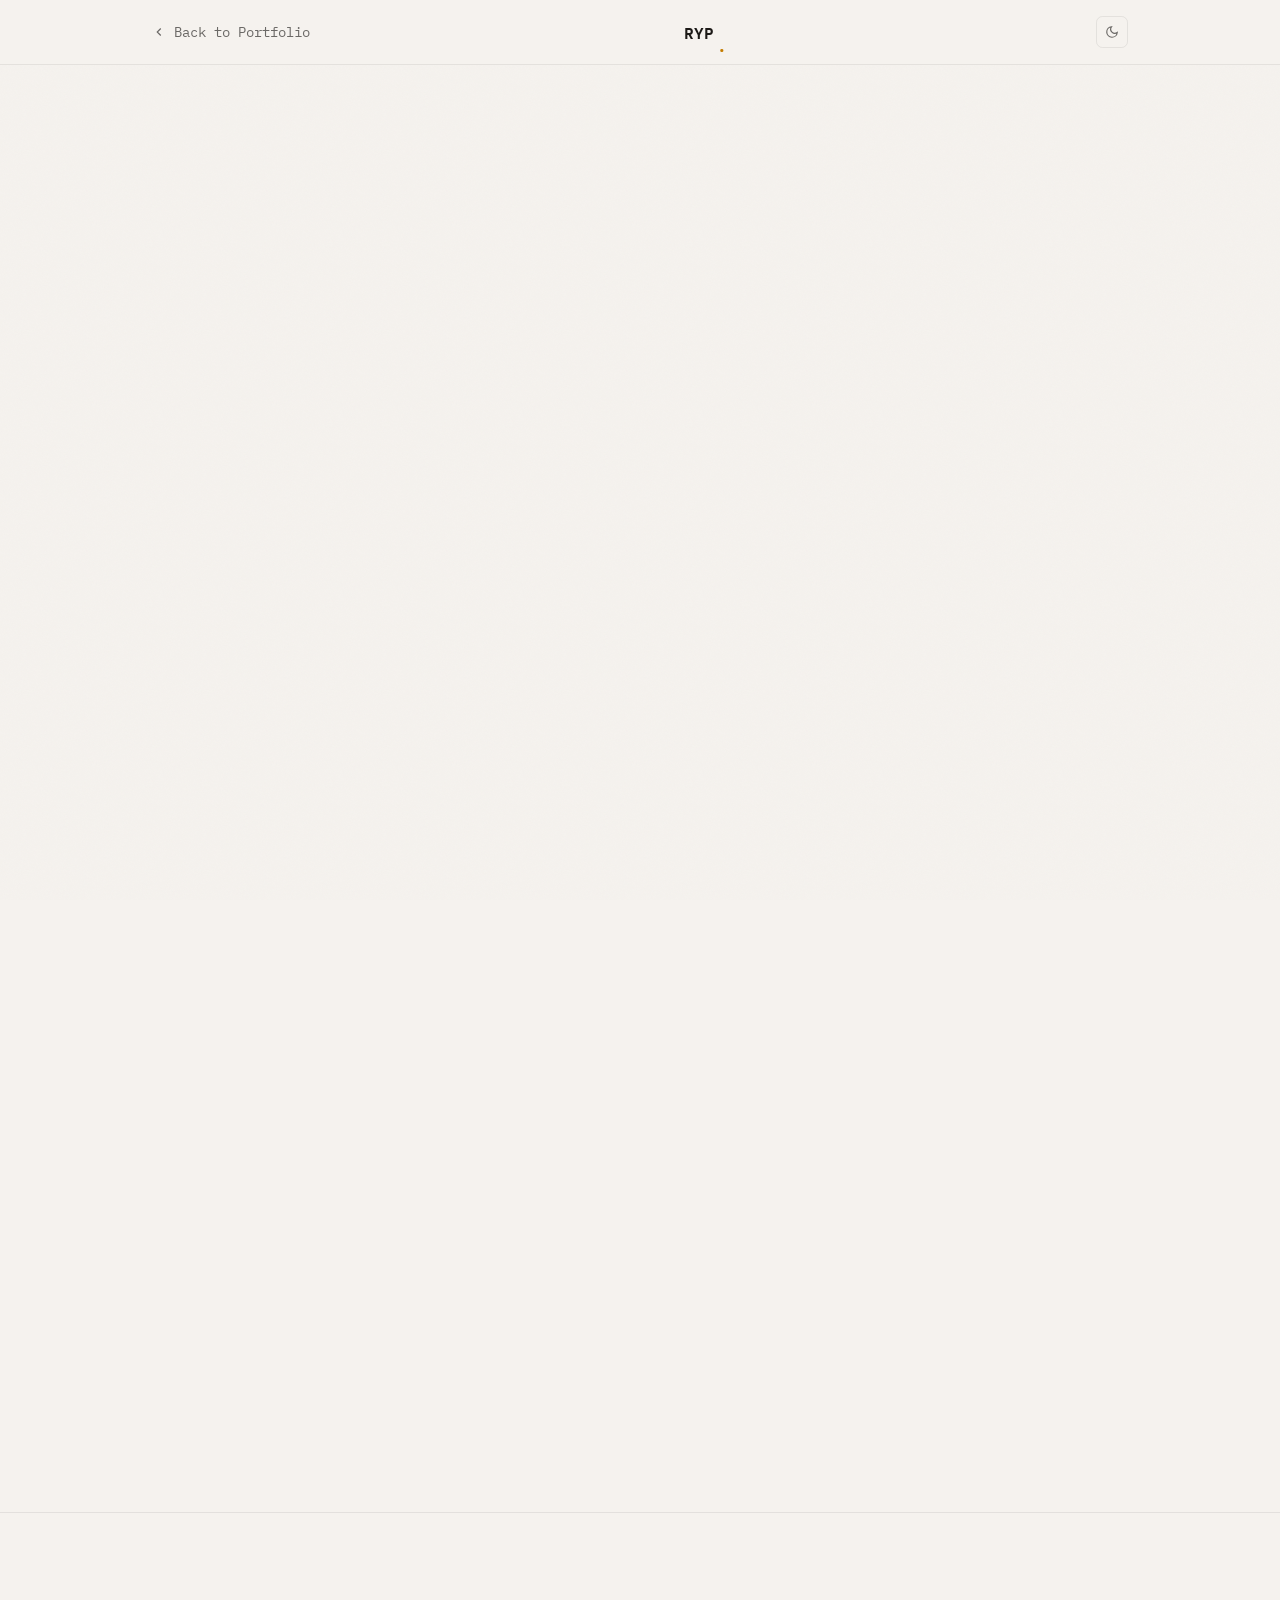
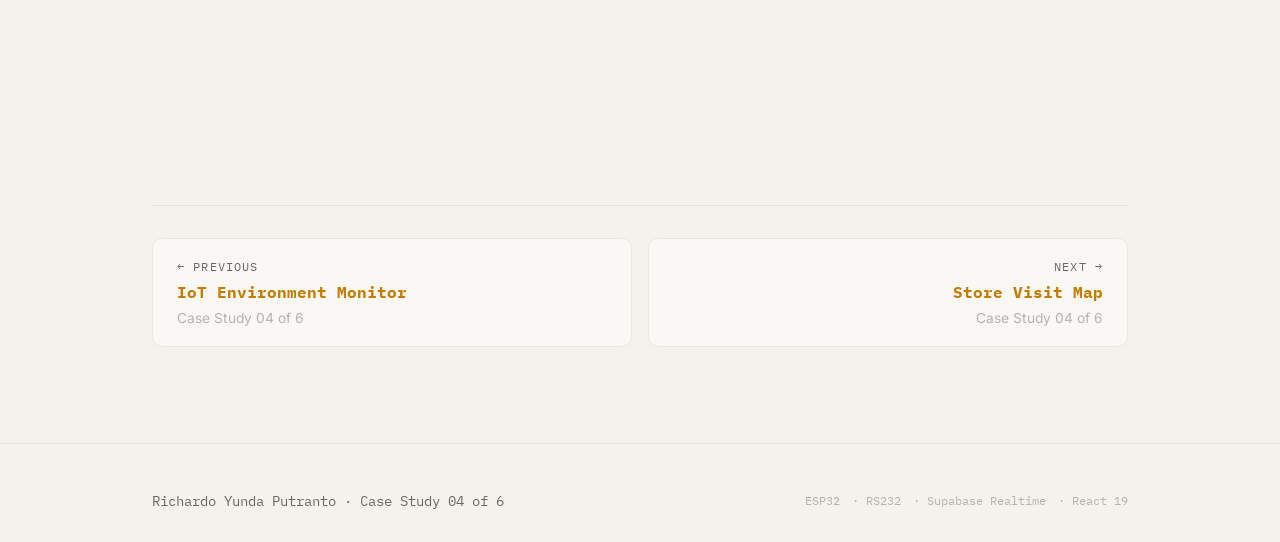
==== commit 99333ecc: "Fix: add missing </main> tags + correct footer numbering - iot/aw/map/krat: missing </main> before <" ====
--- a/autoweigh-case-study.html
+++ b/autoweigh-case-study.html
@@ -891,7 +891,7 @@
 
 
 <div class="container" style="padding-bottom:var(--sp12);">
-<div class="proj-nav"><a href="iot-case-study.html" class="proj-nav-link prev"><span class="proj-nav-dir">&#8592; Previous</span><span class="proj-nav-title">IoT Environment Monitor</span><span class="proj-nav-num">Case Study 03 of 6</span></a><a href="map-case-study.html" class="proj-nav-link next"><span class="proj-nav-dir">Next &#8594;</span><span class="proj-nav-title">Store Visit Map</span><span class="proj-nav-num">Case Study 05 of 6</span></a></div>
+<div class="proj-nav"><a href="iot-case-study.html" class="proj-nav-link prev"><span class="proj-nav-dir">&#8592; Previous</span><span class="proj-nav-title">IoT Environment Monitor</span><span class="proj-nav-num">Case Study 04 of 6</span></a><a href="map-case-study.html" class="proj-nav-link next"><span class="proj-nav-dir">Next &#8594;</span><span class="proj-nav-title">Store Visit Map</span><span class="proj-nav-num">Case Study 04 of 6</span></a></div>
 </div>
 
 <footer style="padding:var(--sp12) 0 var(--sp8);border-top:1px solid var(--bd);margin-top:var(--sp12);">
@@ -973,5 +973,6 @@
 })();
 
 </script>
+</main>
 </body>
 </html>
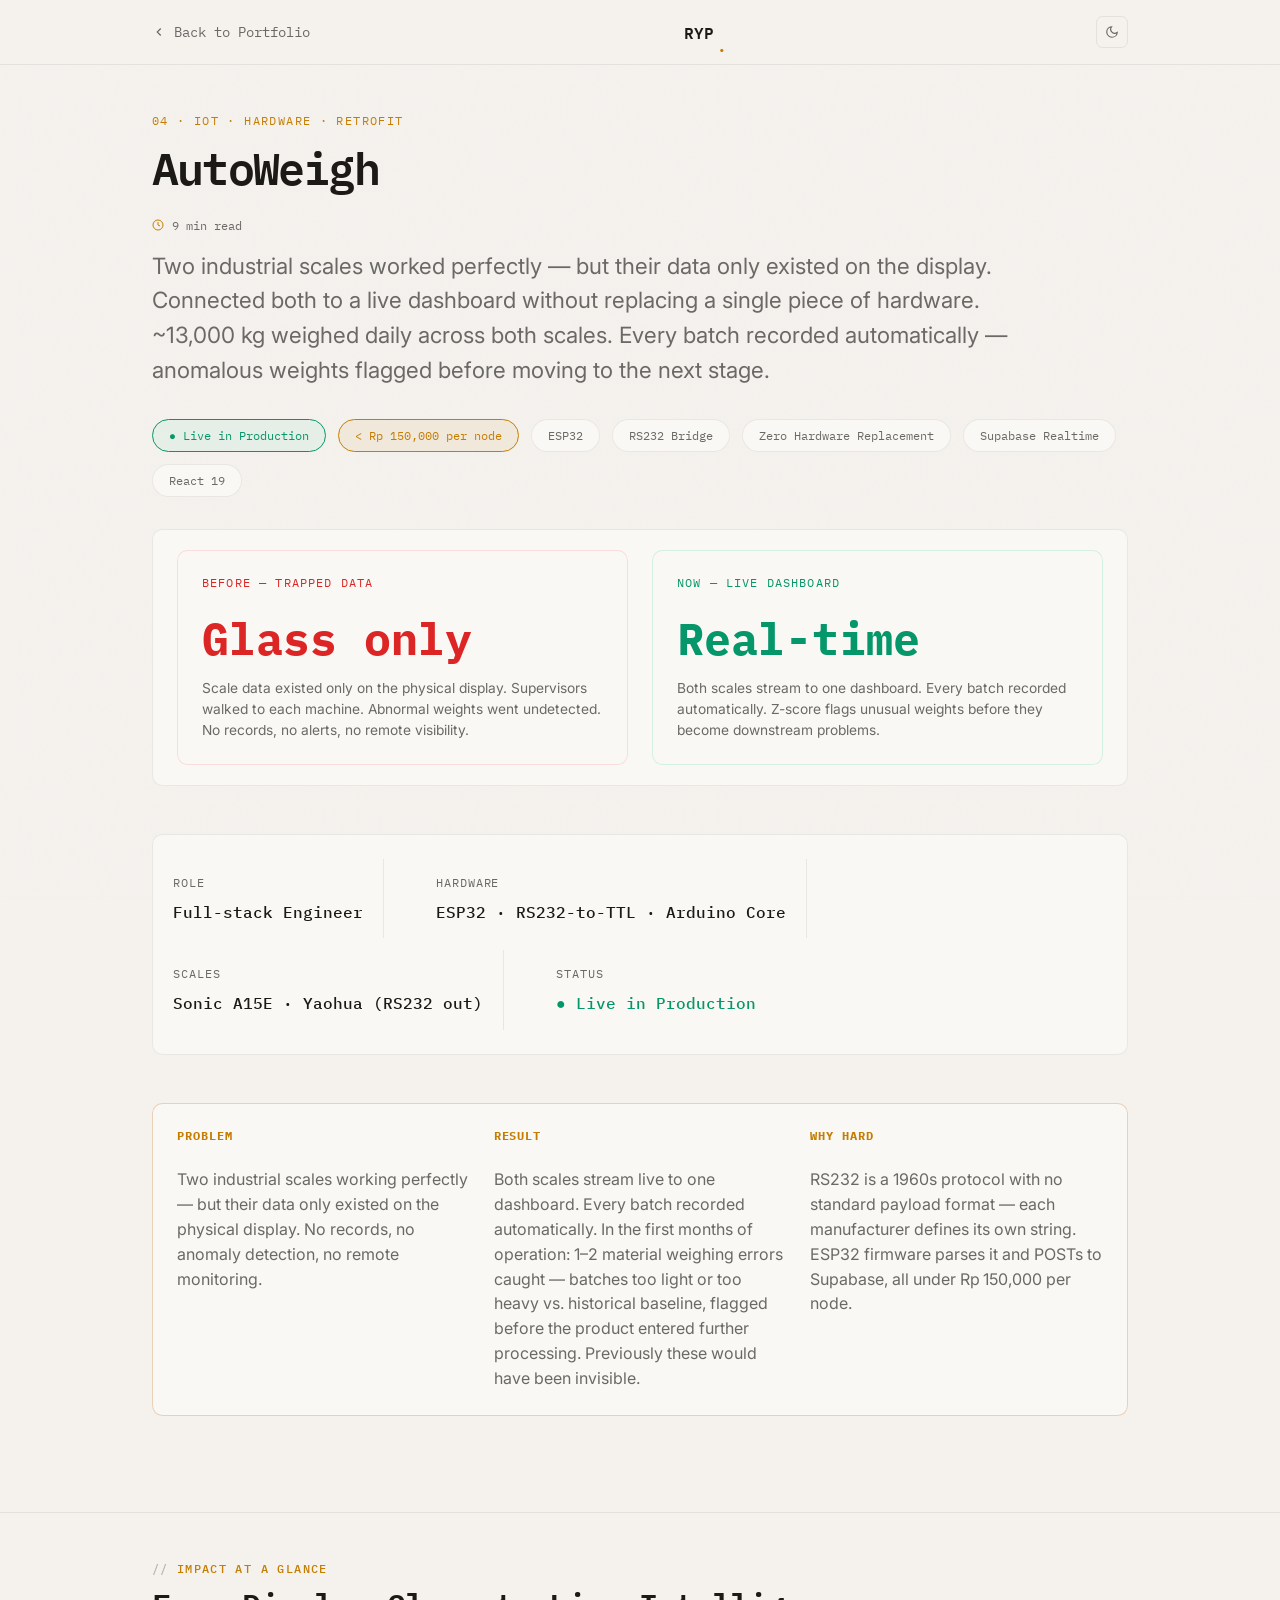
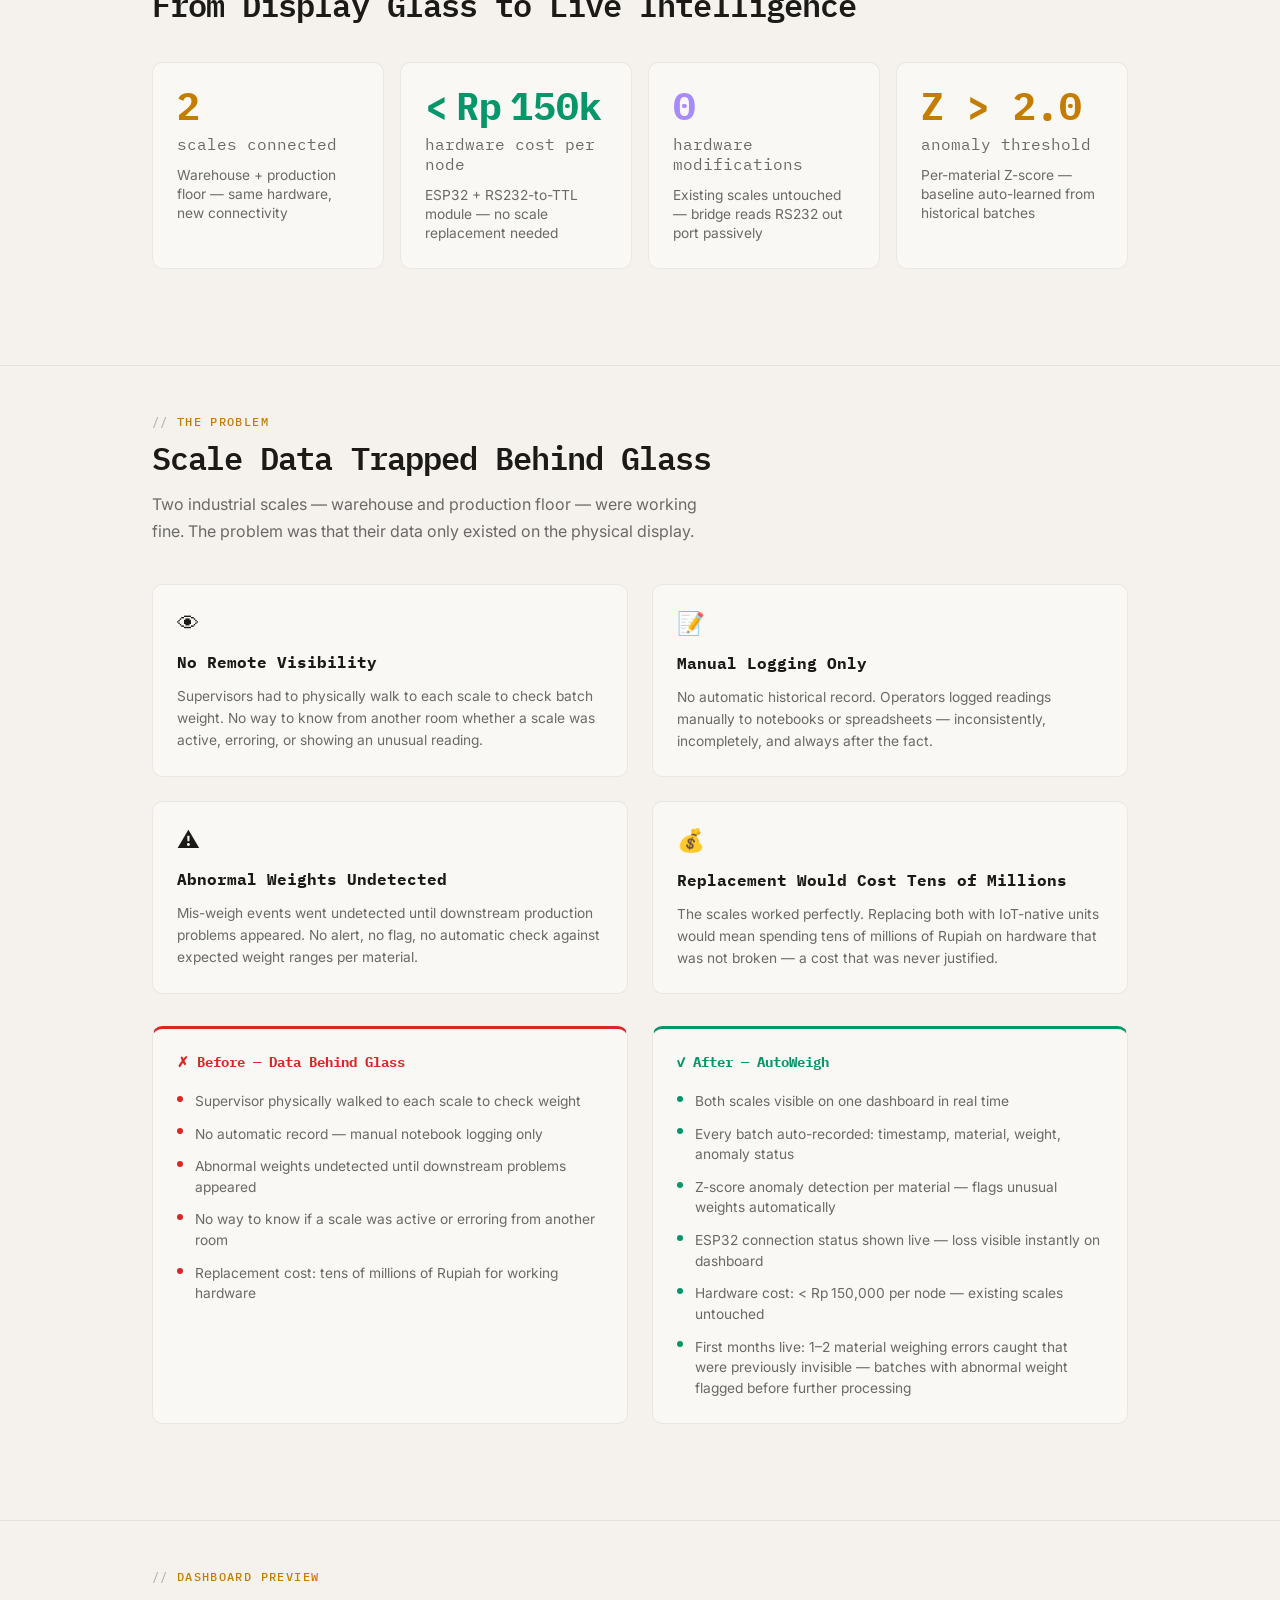
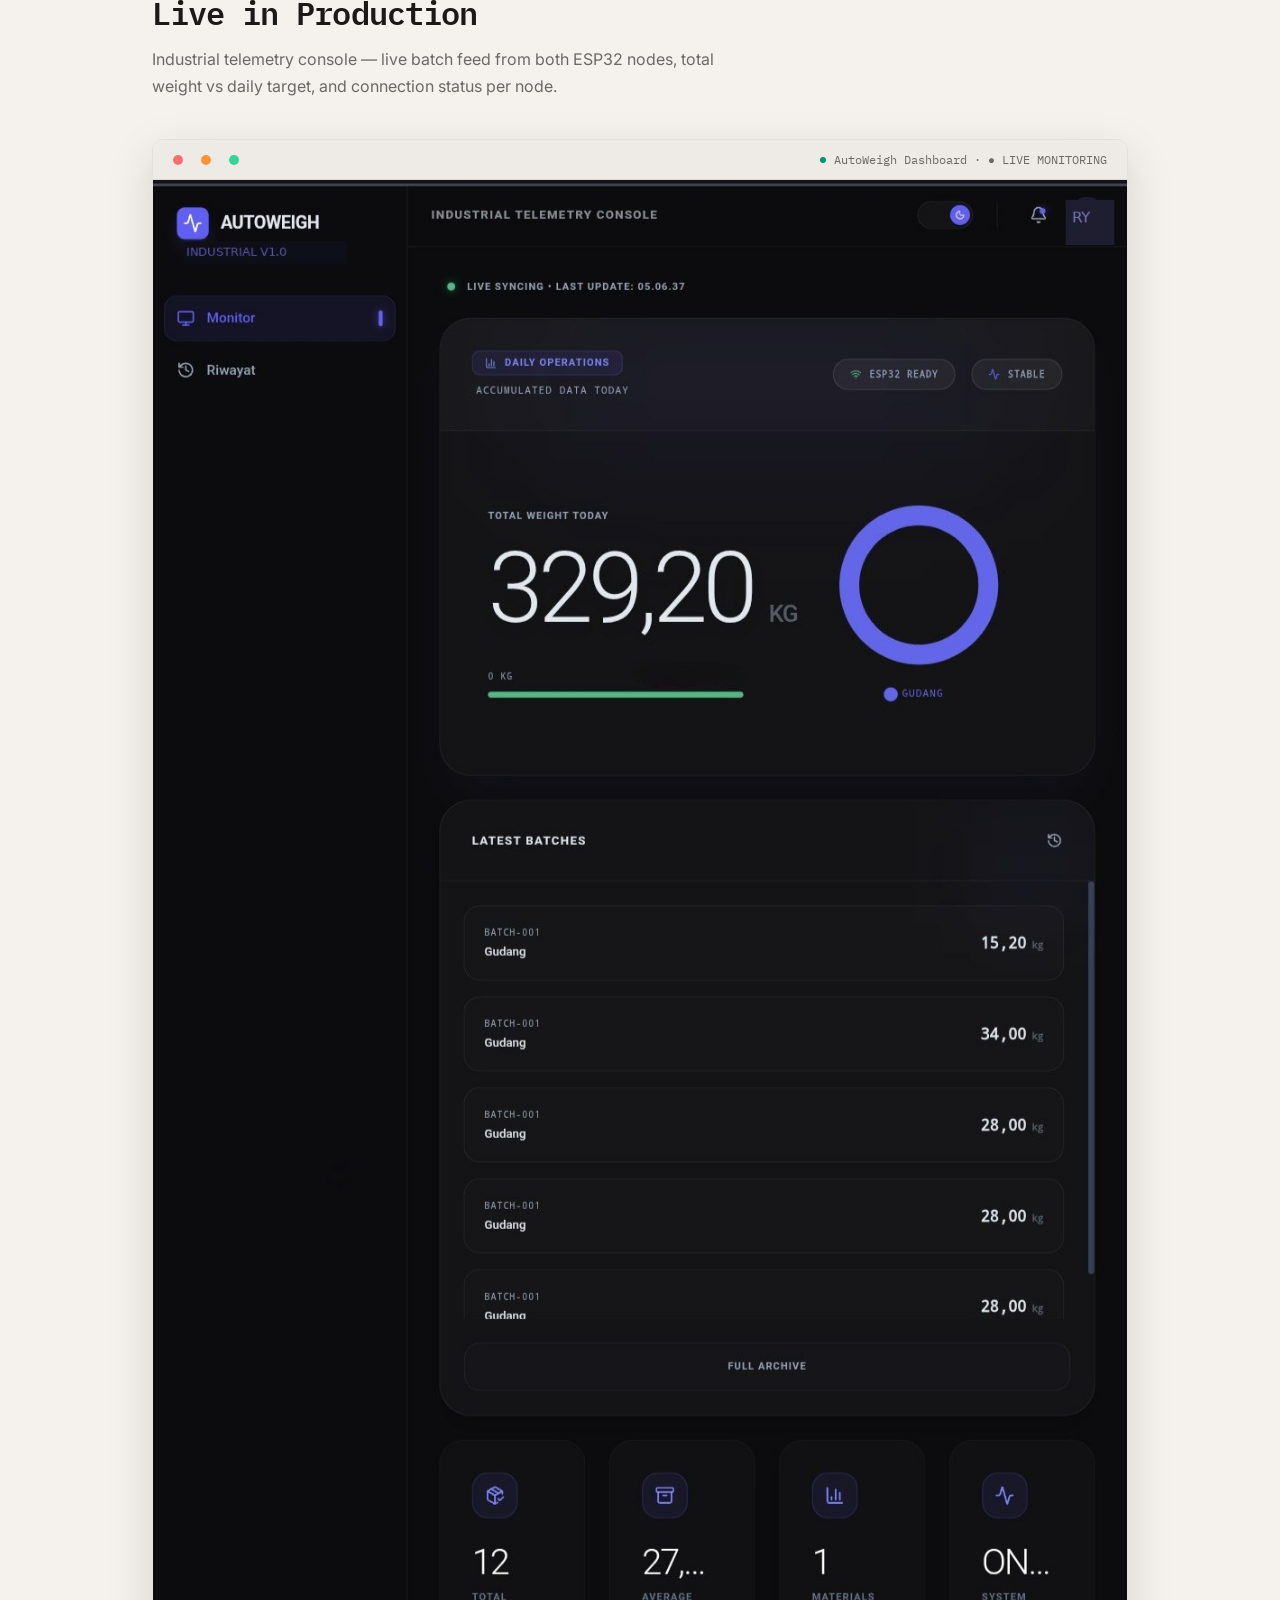
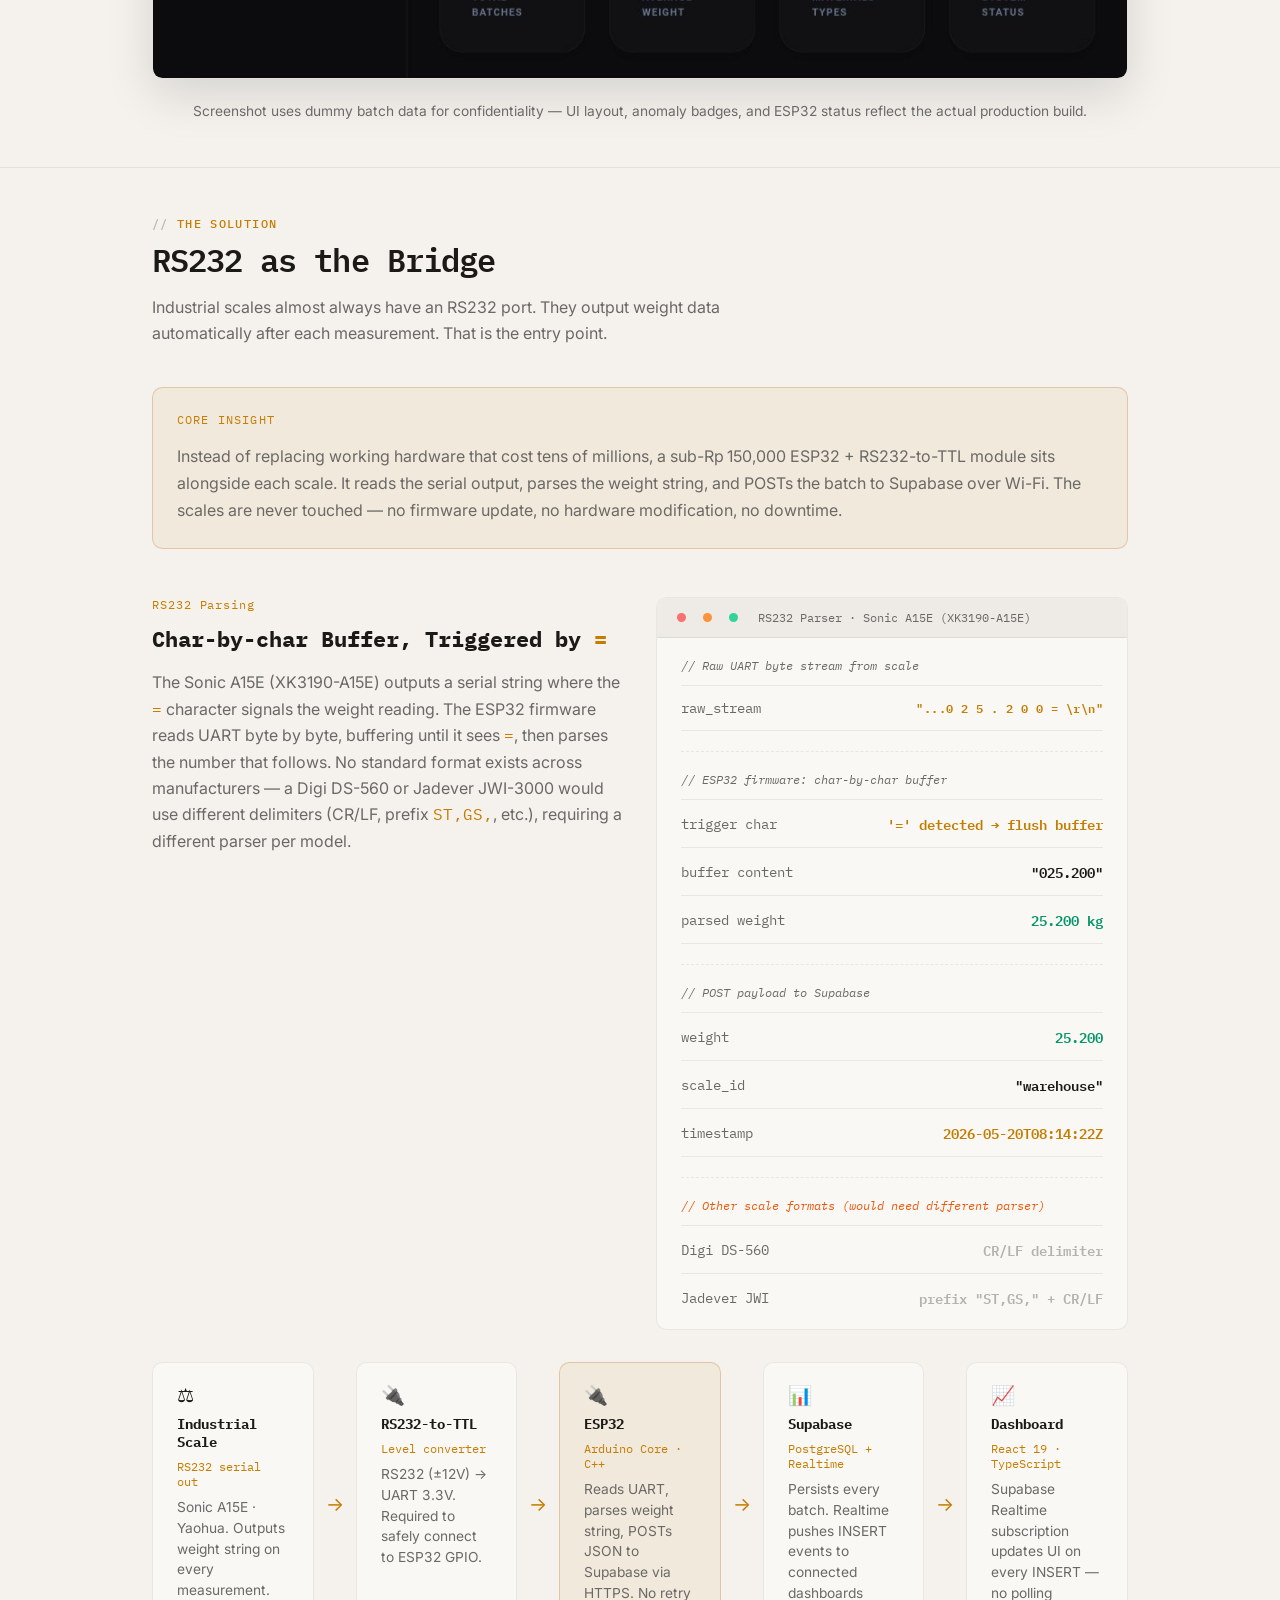
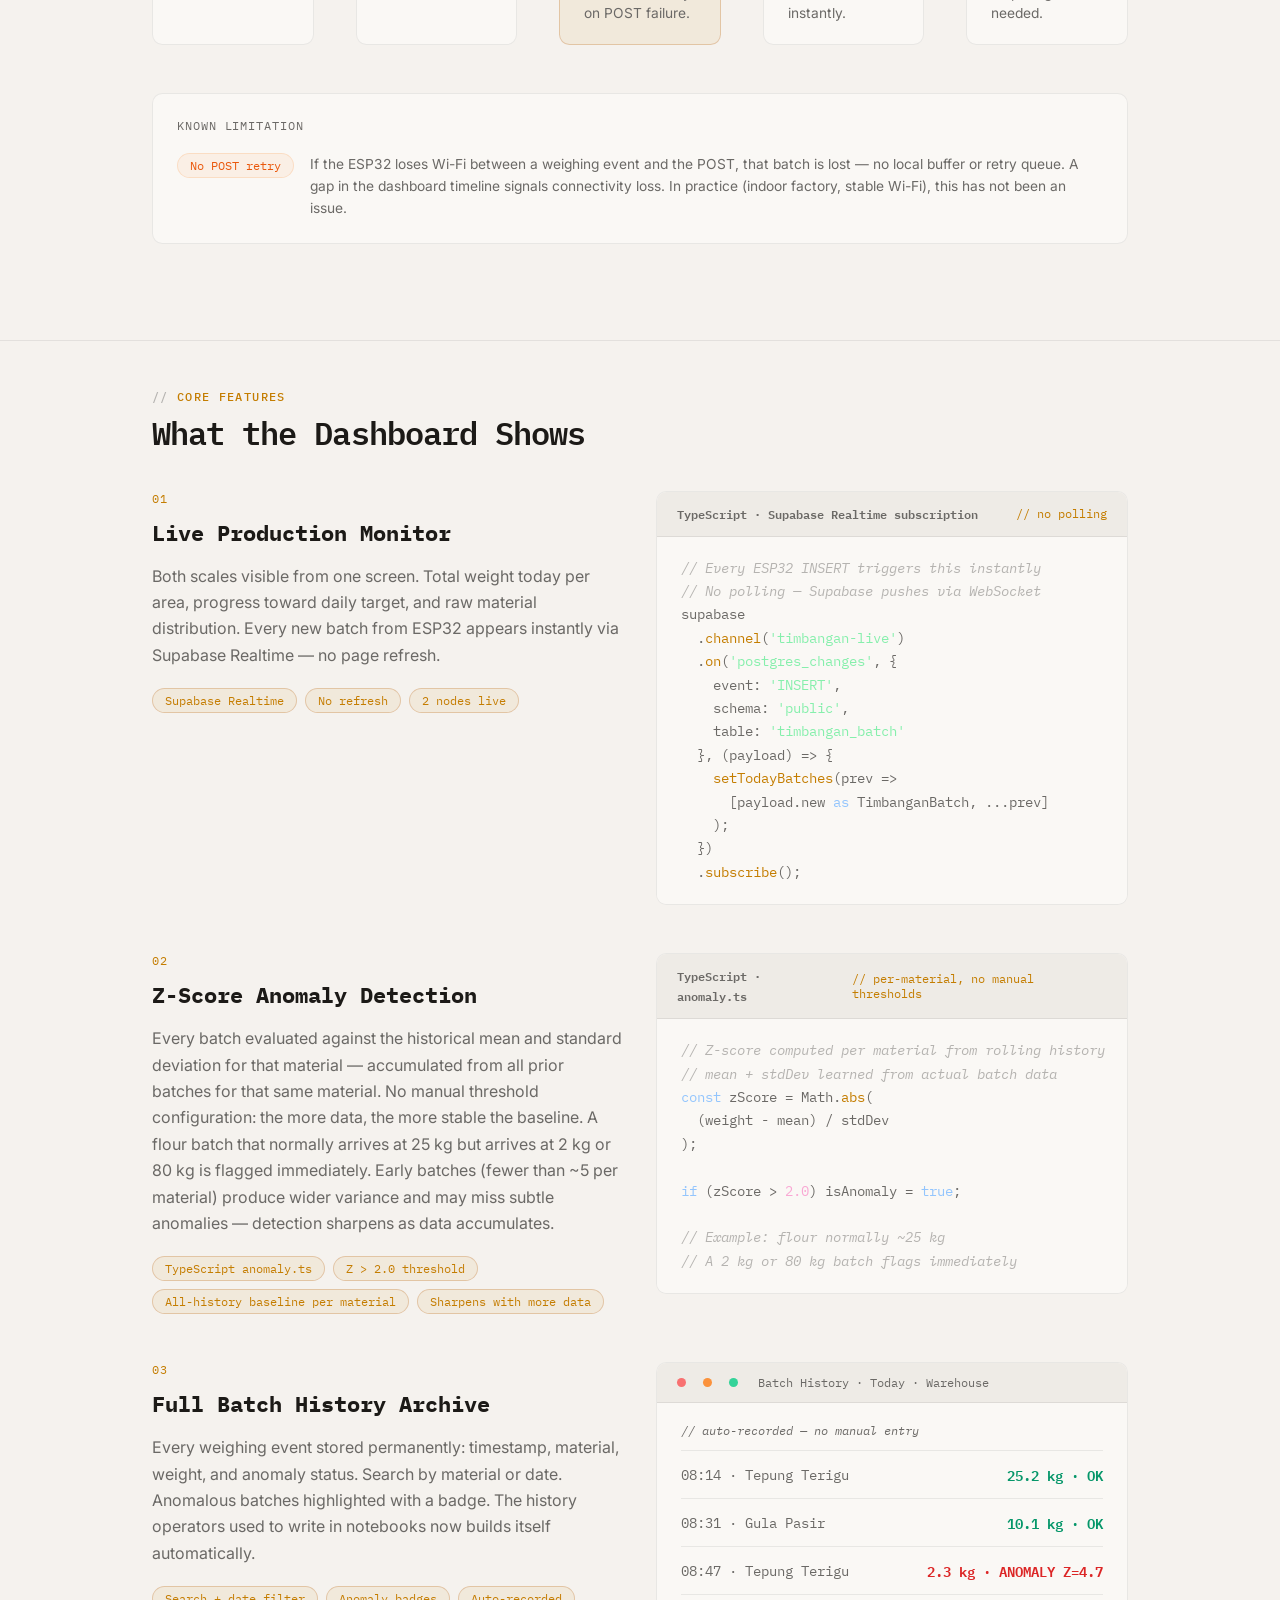
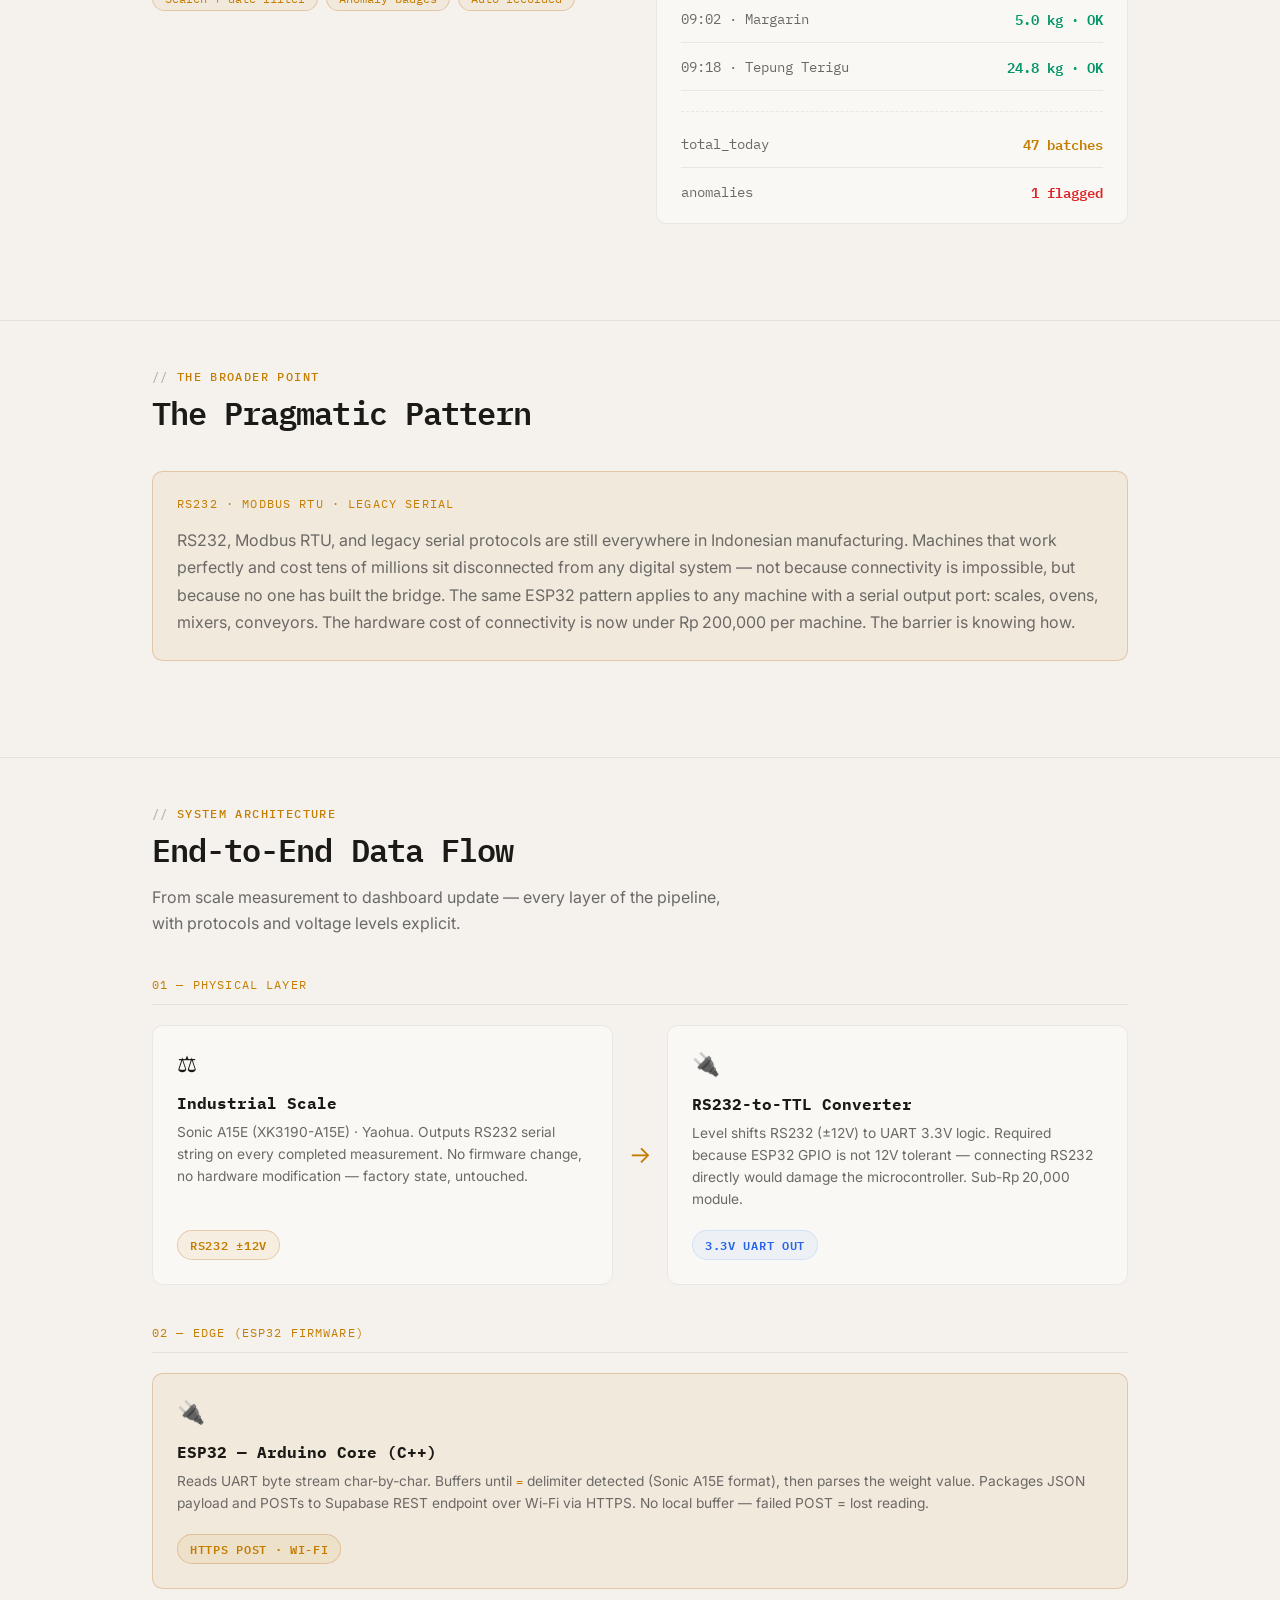
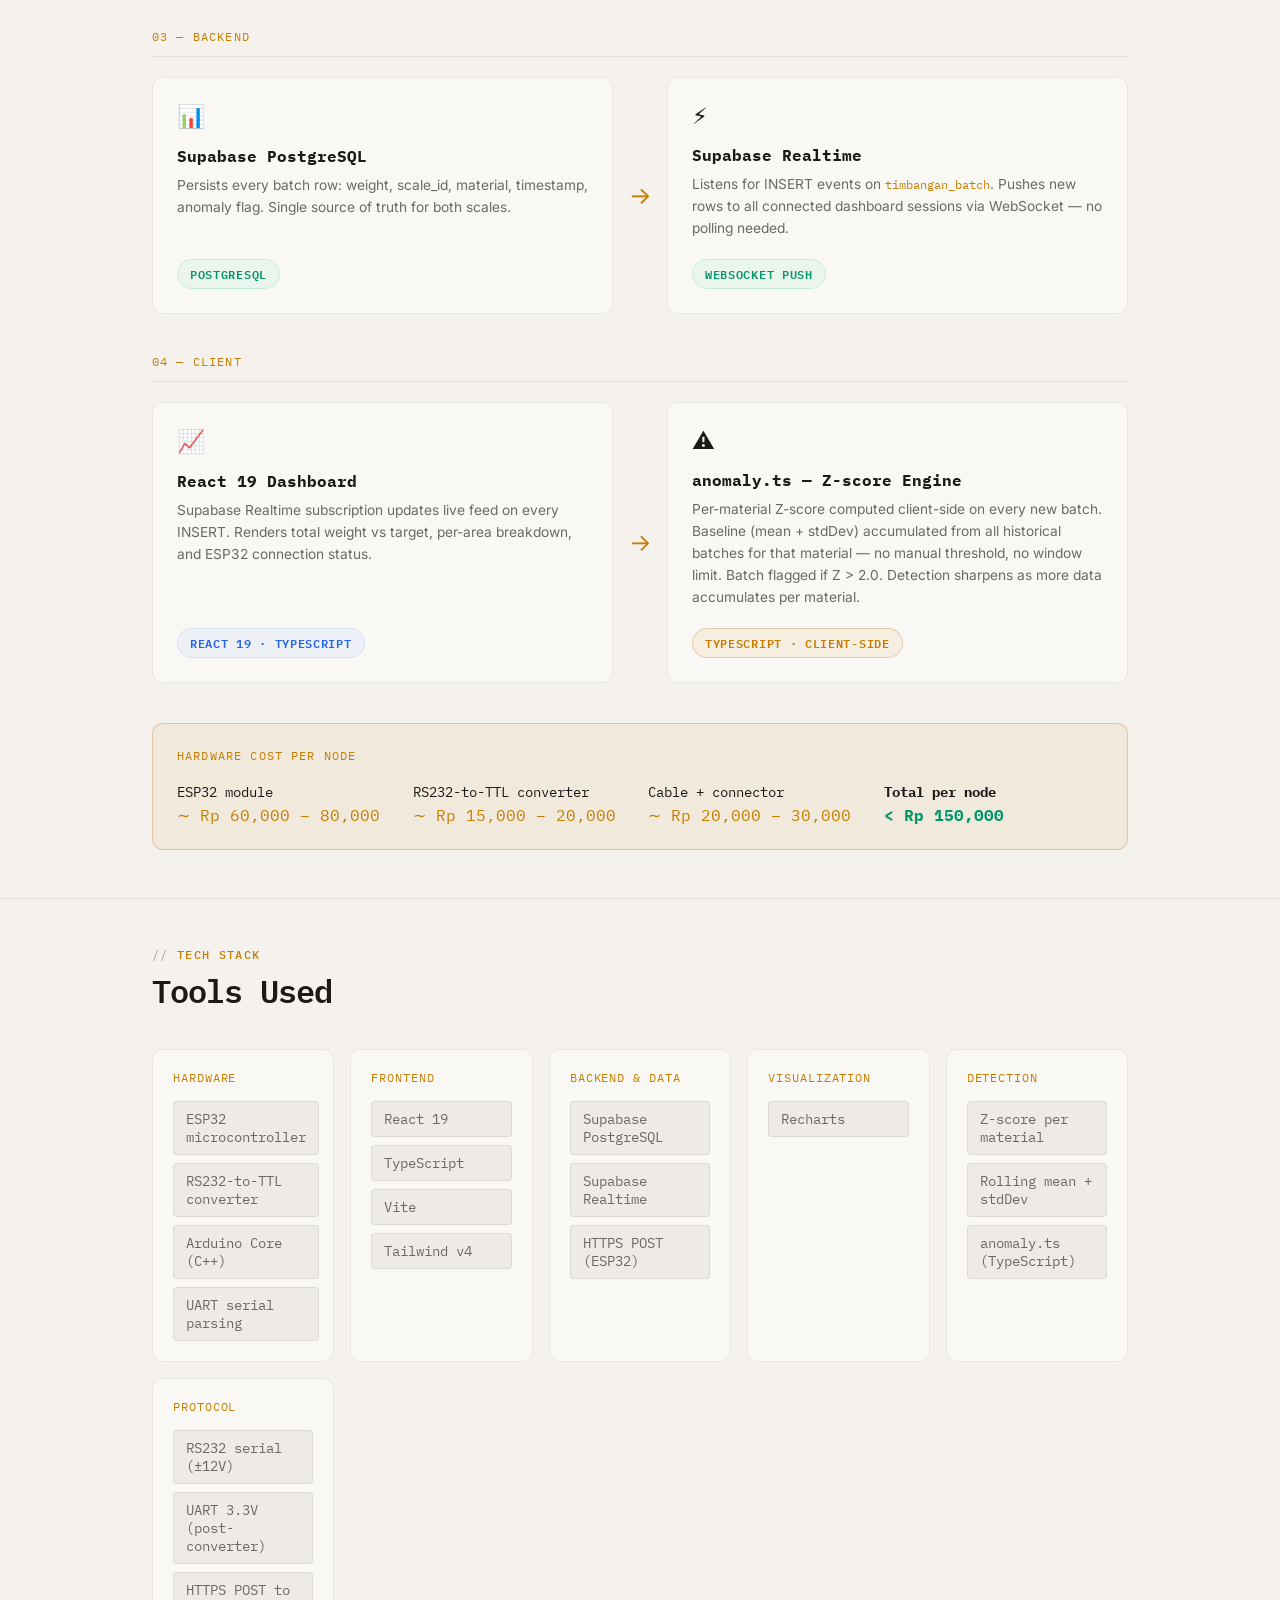
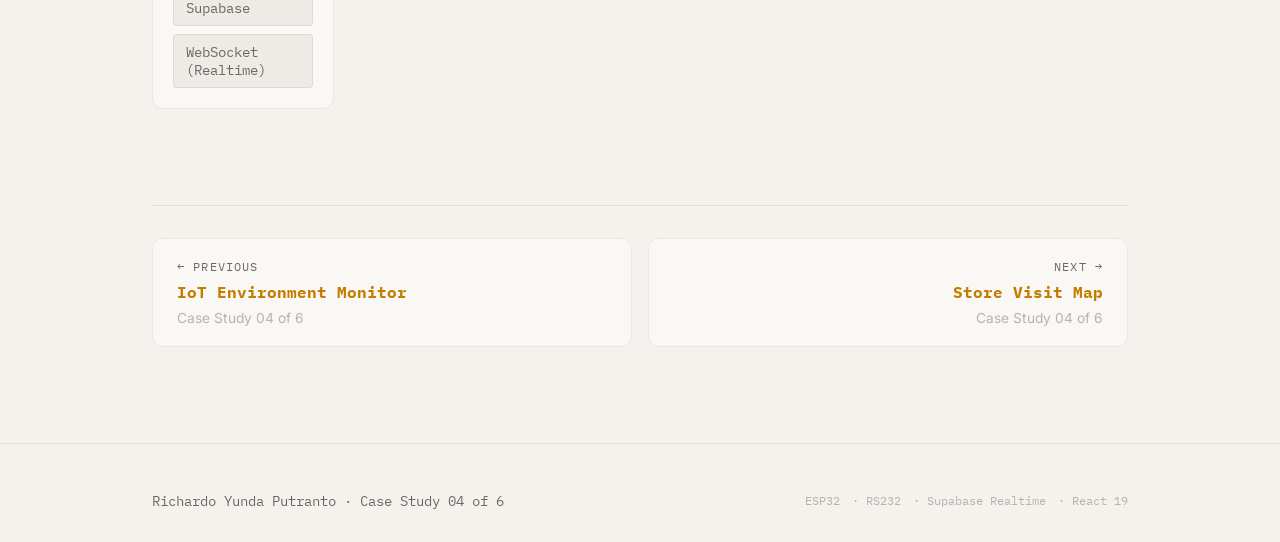
==== commit 3a68bc06: "Fix JavaScript syntax errors causing black screen in case study pages and add reveal styling to comm" ====
--- a/autoweigh-case-study.html
+++ b/autoweigh-case-study.html
@@ -944,7 +944,7 @@
 (function(){
   var btn=document.getElementById('btt');
   window.addEventListener('scroll',function() {btn.classList.toggle('vis',window.scrollY>600);},{passive:true});
-  btn.addEventListener('click',function() window.scrollTo({top:0,behavior:'smooth'}));
+  btn.addEventListener('click',function() { window.scrollTo({top:0,behavior:'smooth'}); });
 })();
 
 
--- a/common.css
+++ b/common.css
@@ -347,4 +347,9 @@
 .btt:hover{border-color:var(--amb);color:var(--amb);}
 .btt svg{width:14px;height:14px;}
 
-
+/* ═══ REVEAL ON SCROLL ═══ */
+.reveal{opacity:0;transform:translateY(16px);transition:opacity .5s var(--ease),transform .5s var(--ease);}
+.reveal.in{opacity:1;transform:none;}
+.d1{transition-delay:.08s;}.d2{transition-delay:.16s;}.d3{transition-delay:.24s;}.d4{transition-delay:.32s;}.d5{transition-delay:.40s;}
+
+
